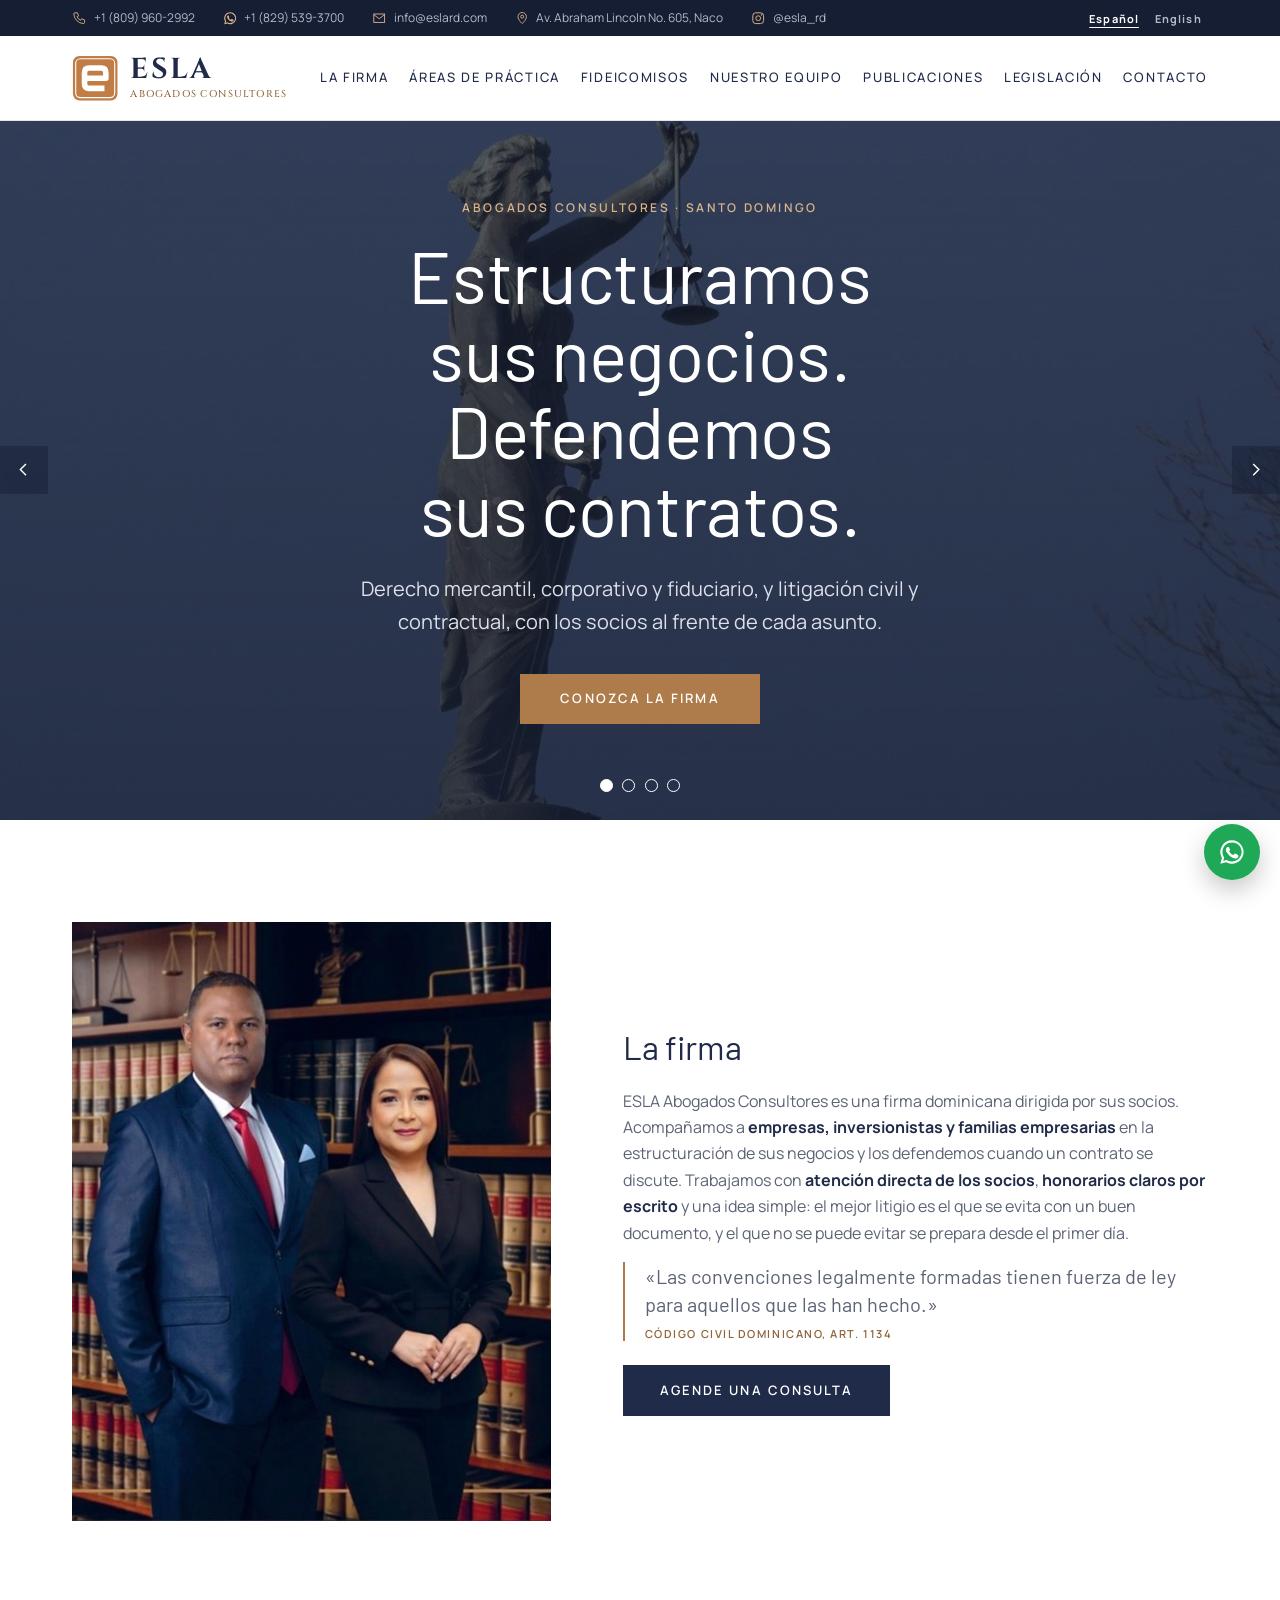
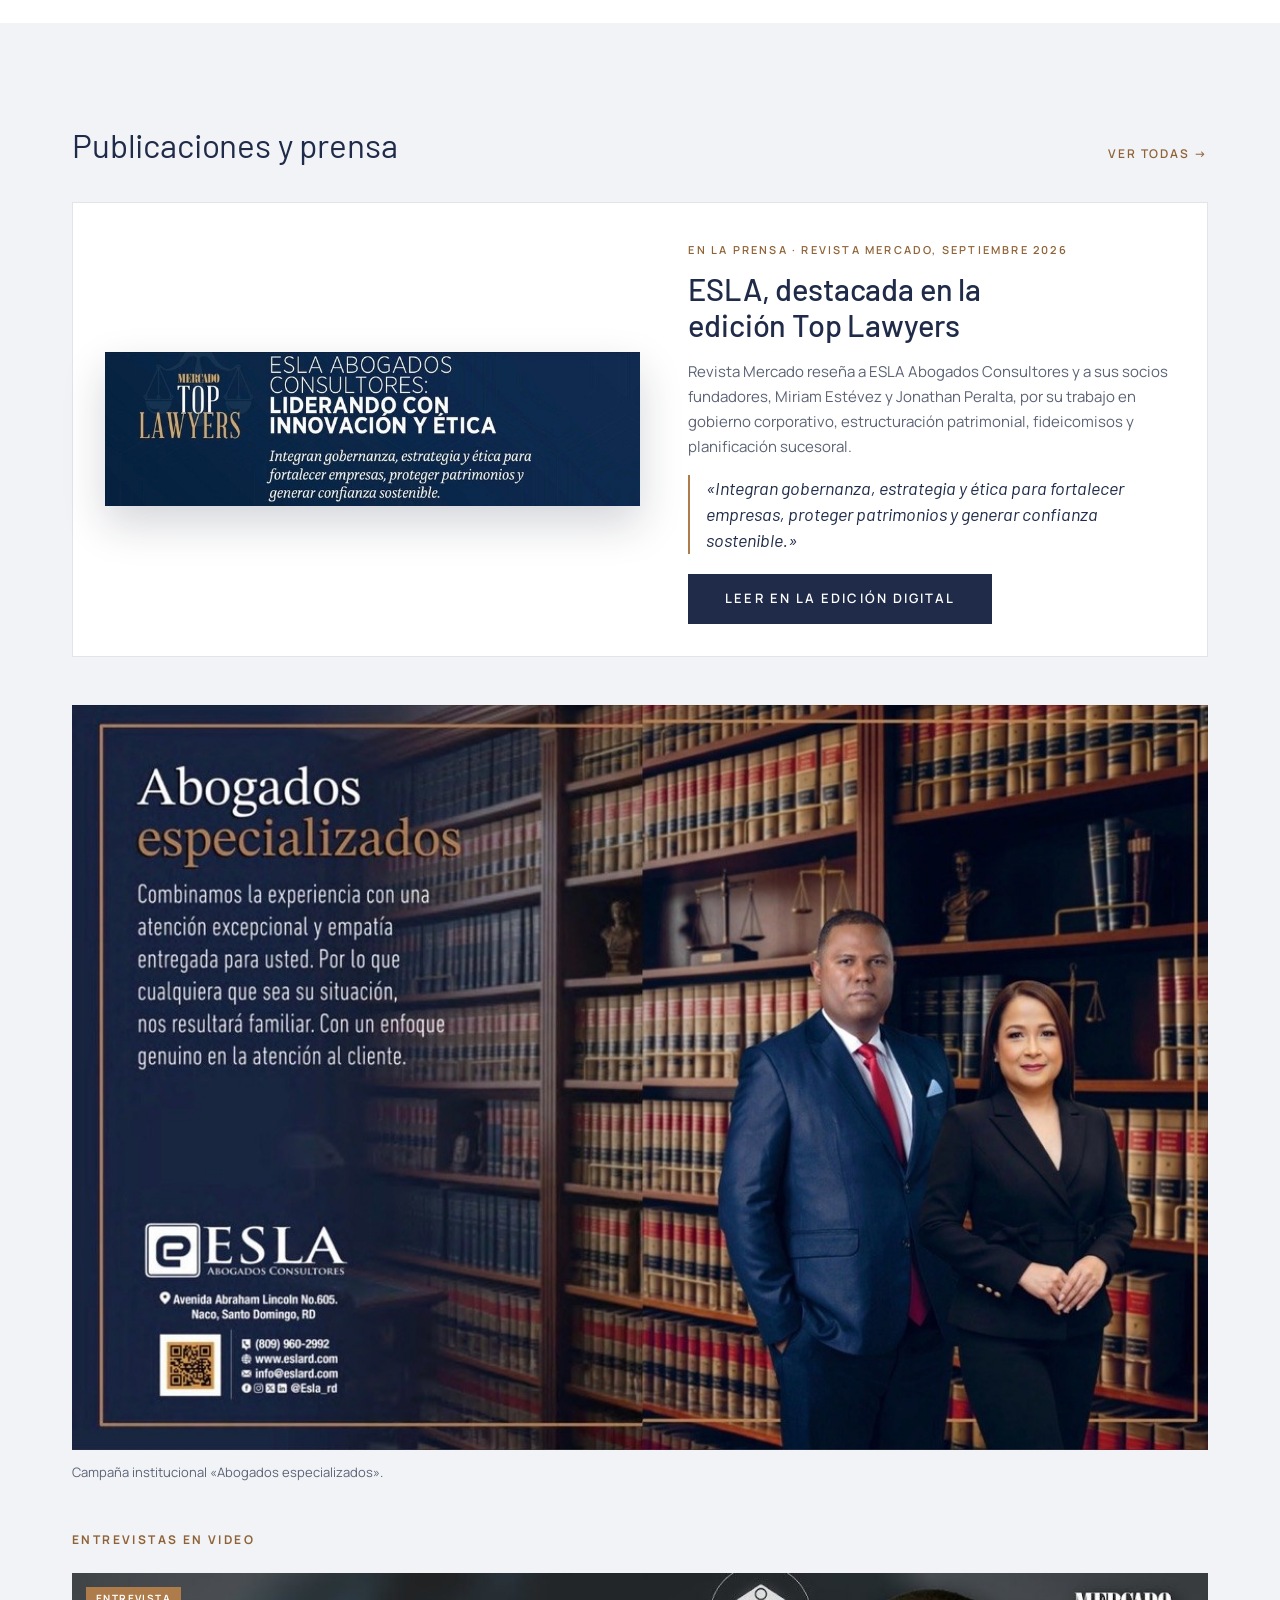
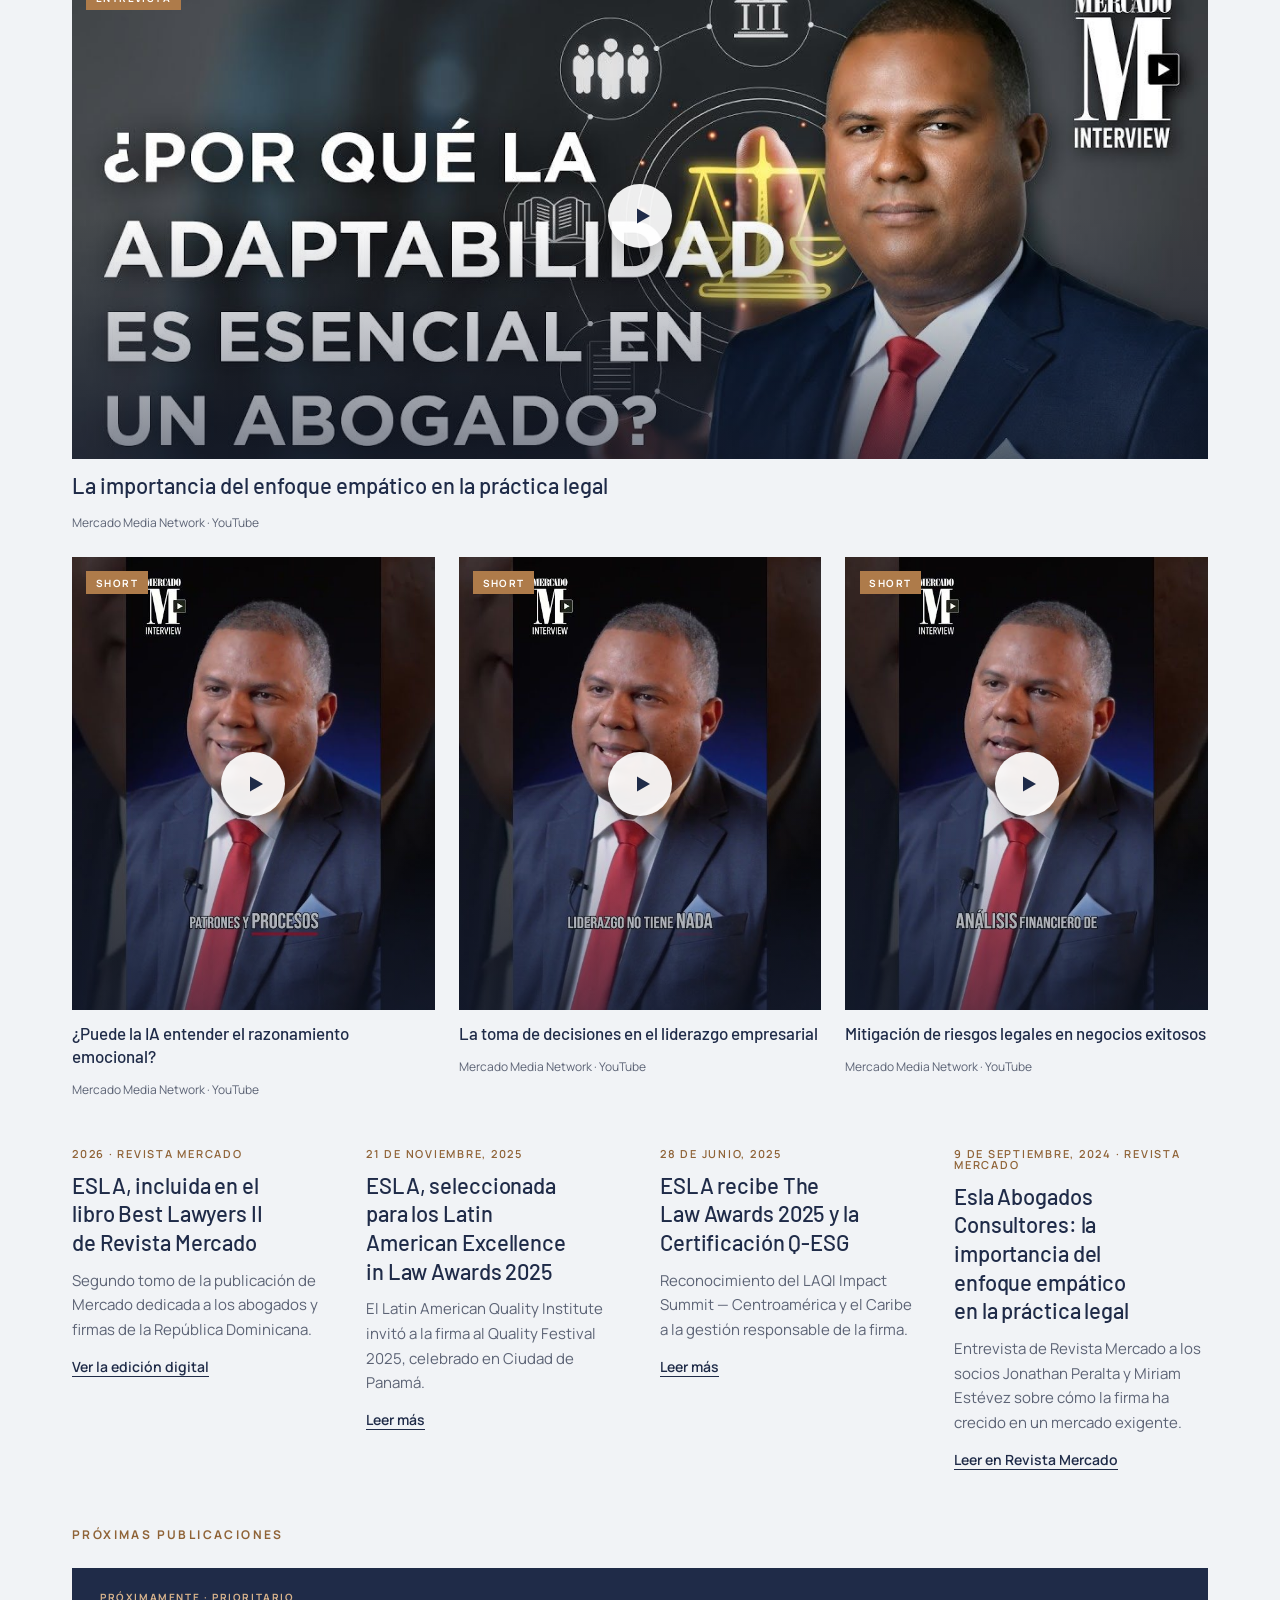
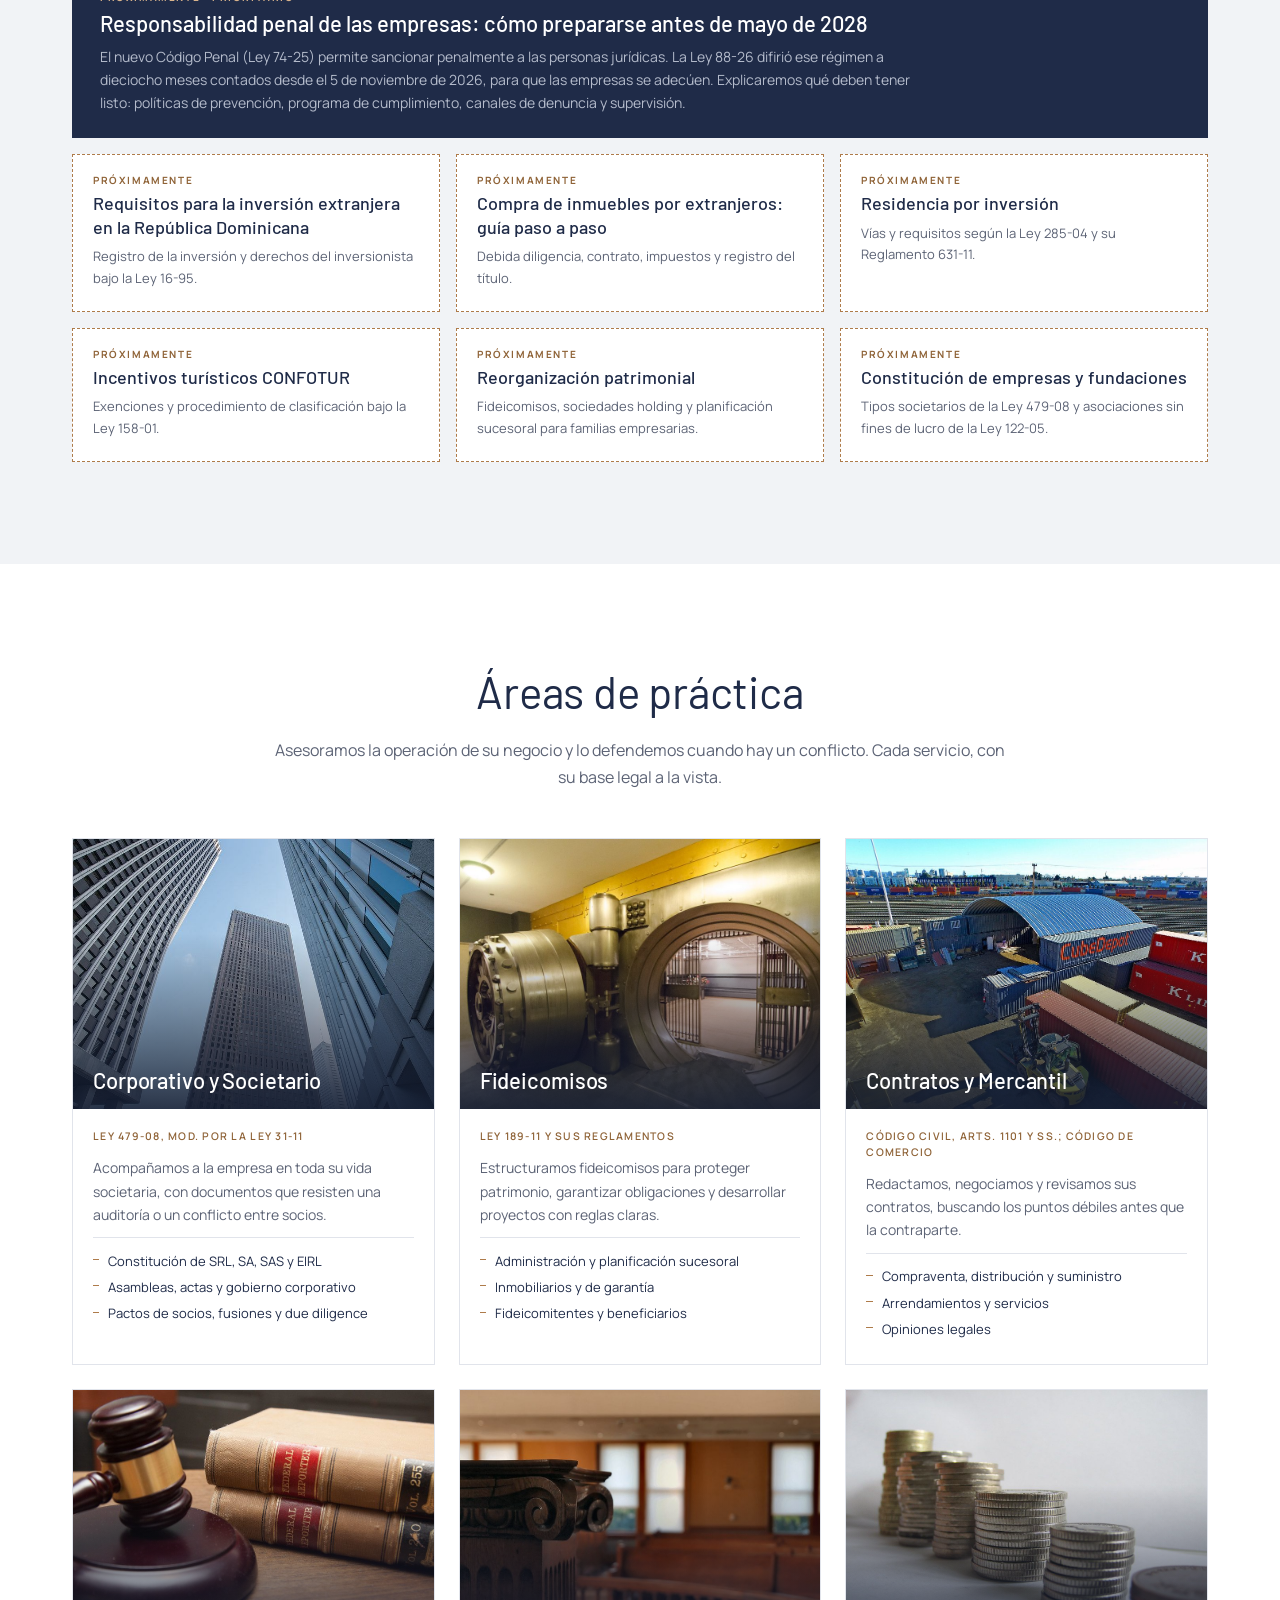
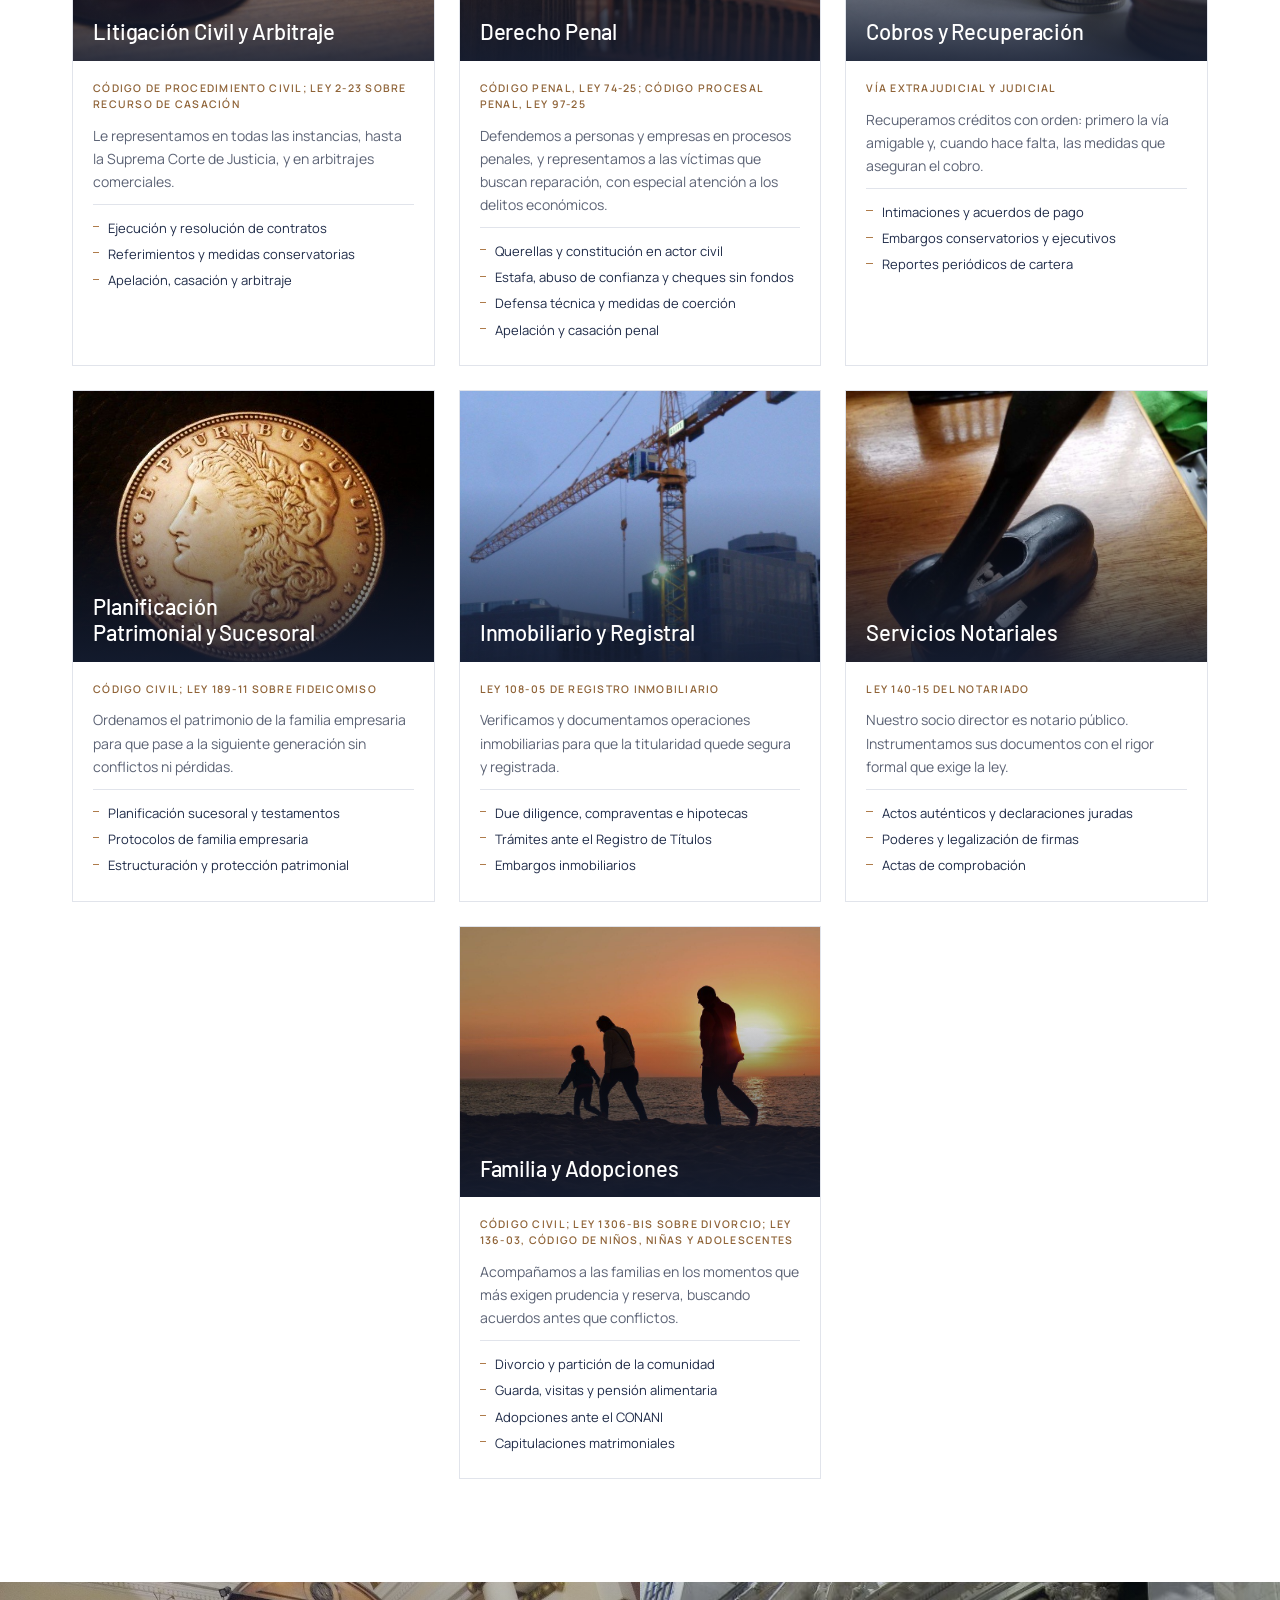
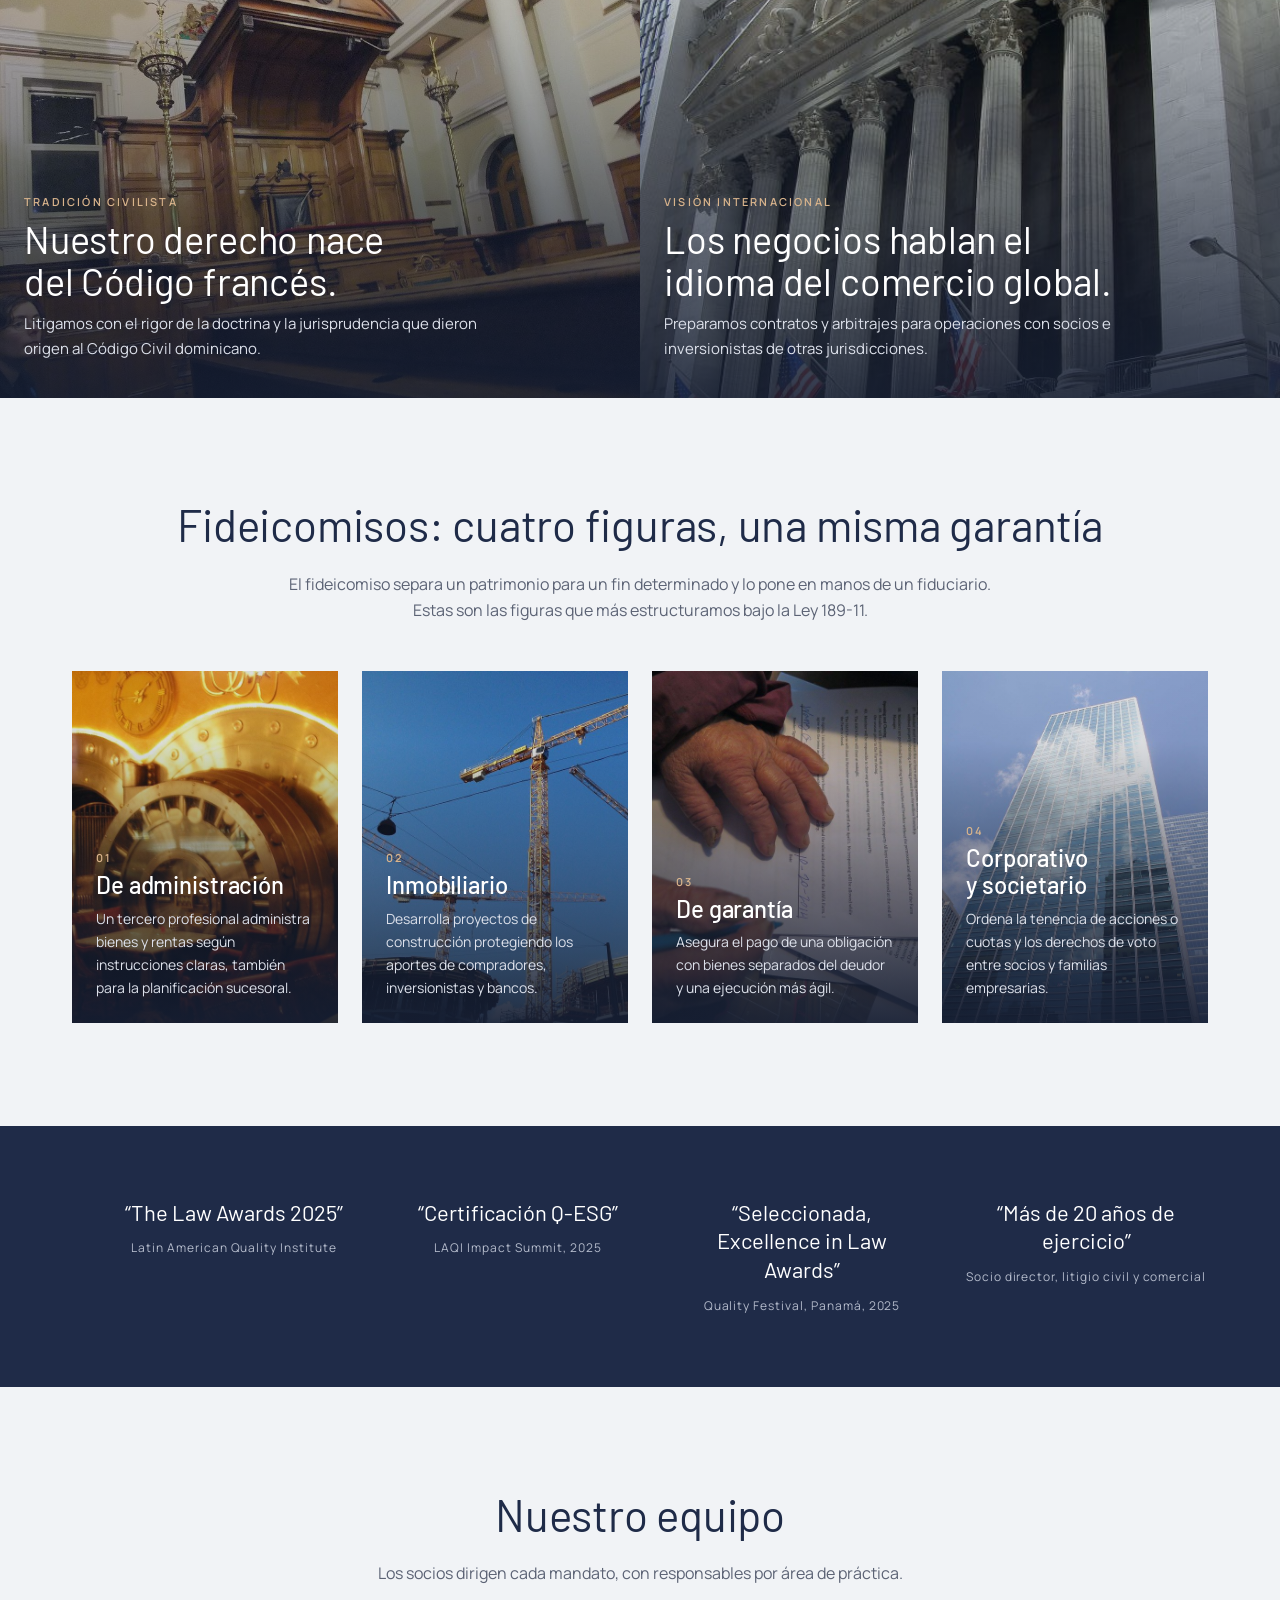
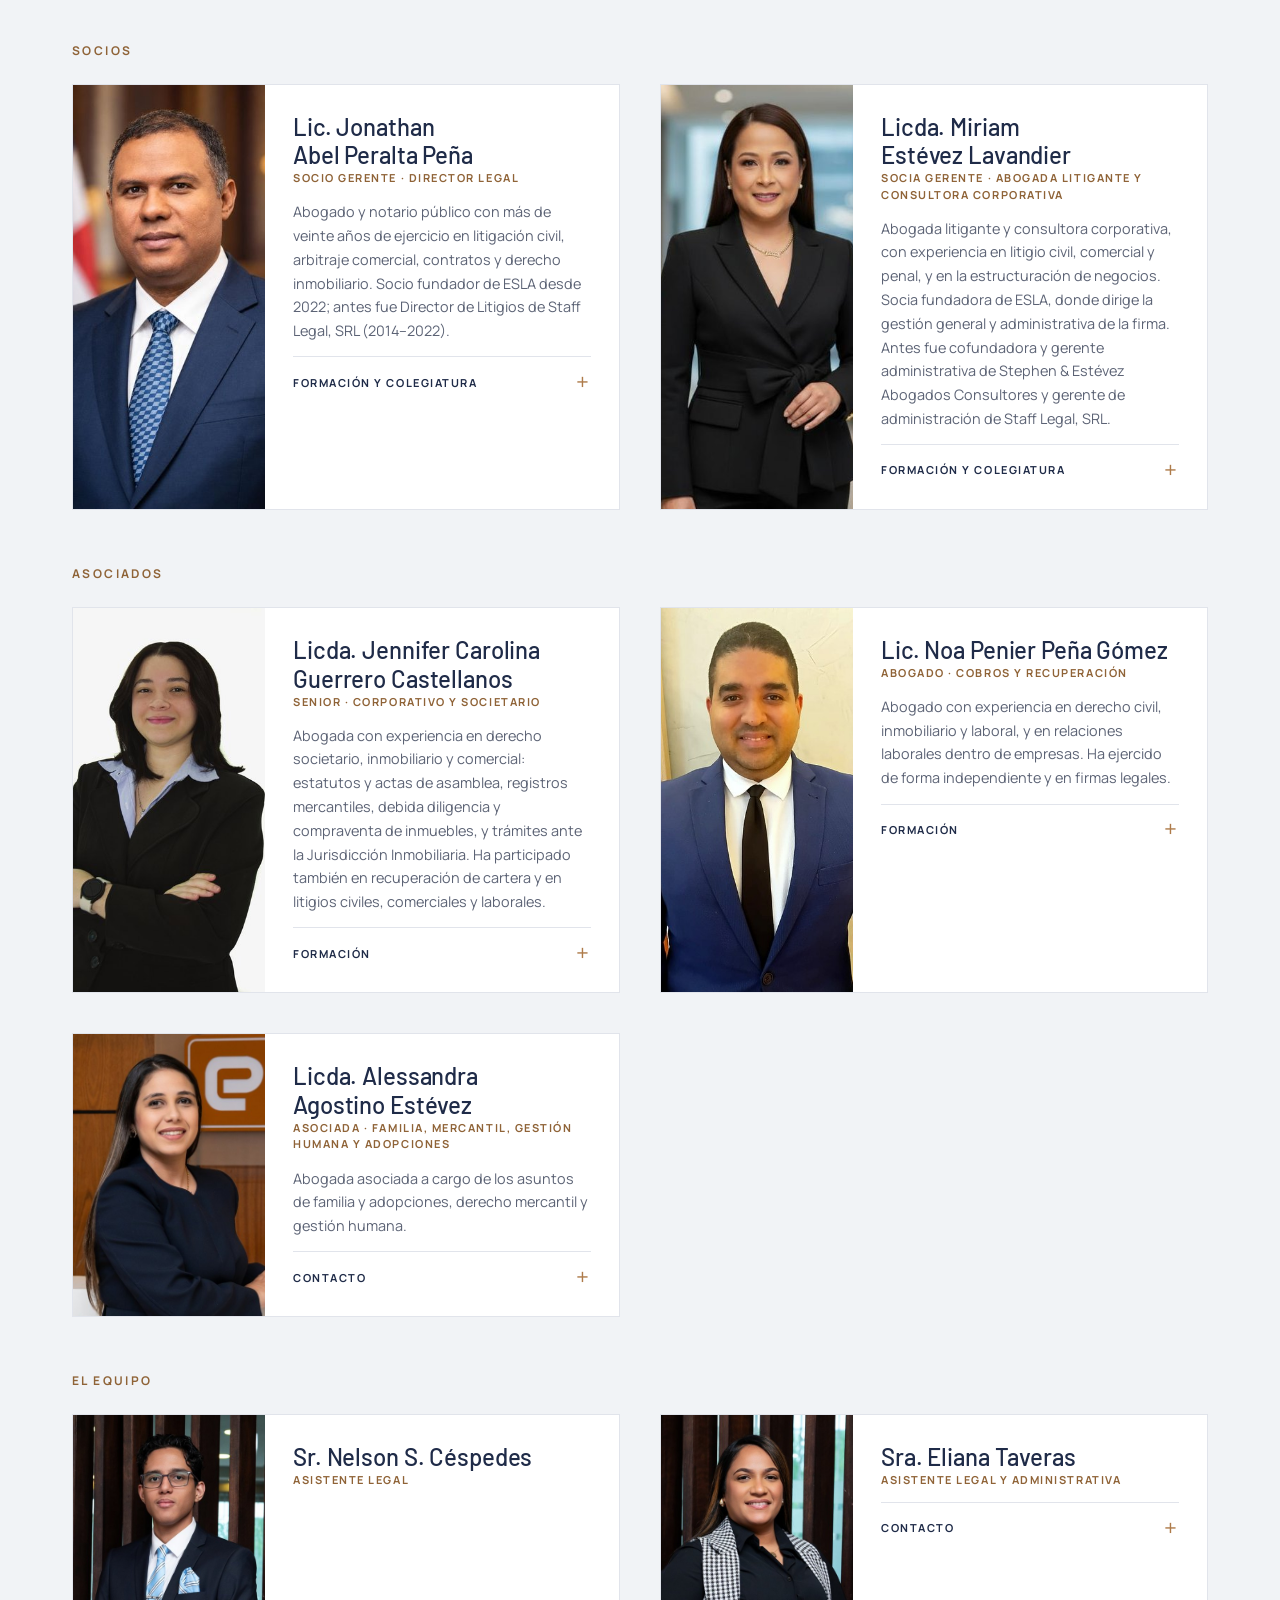
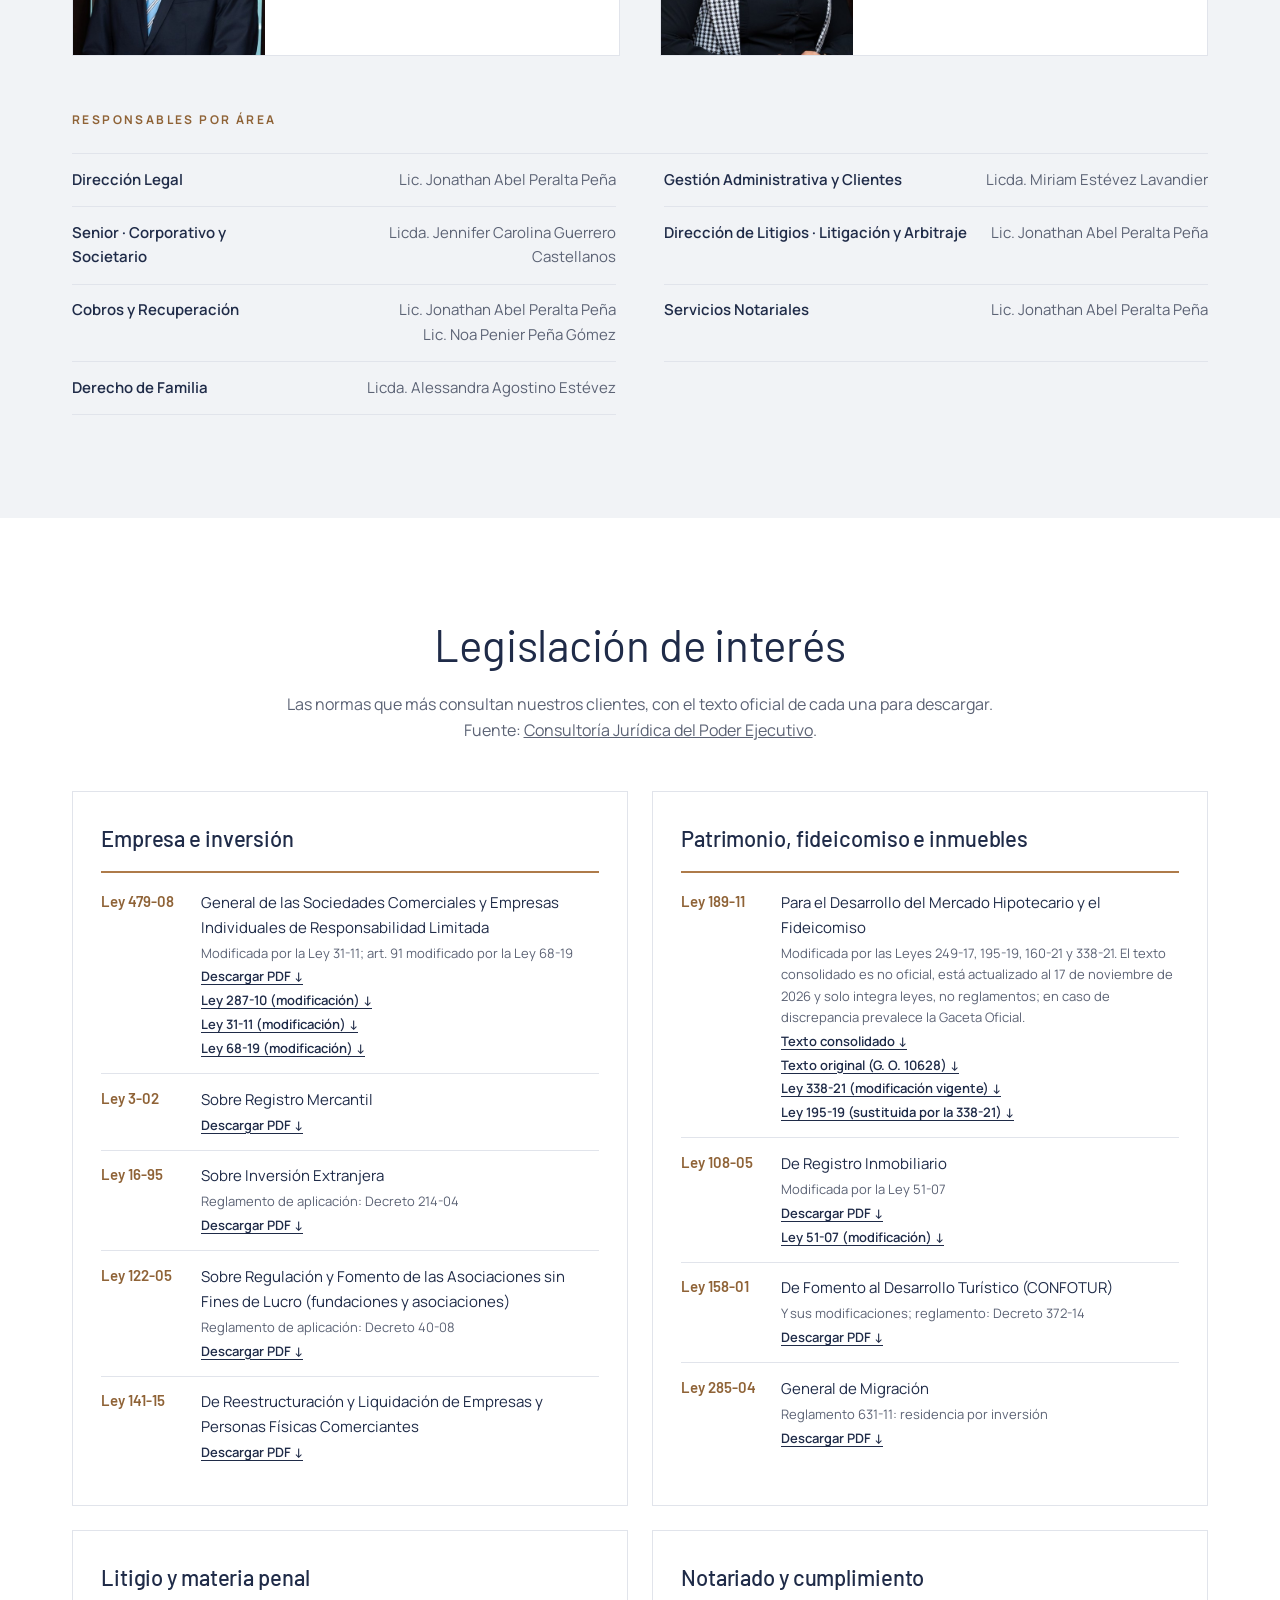
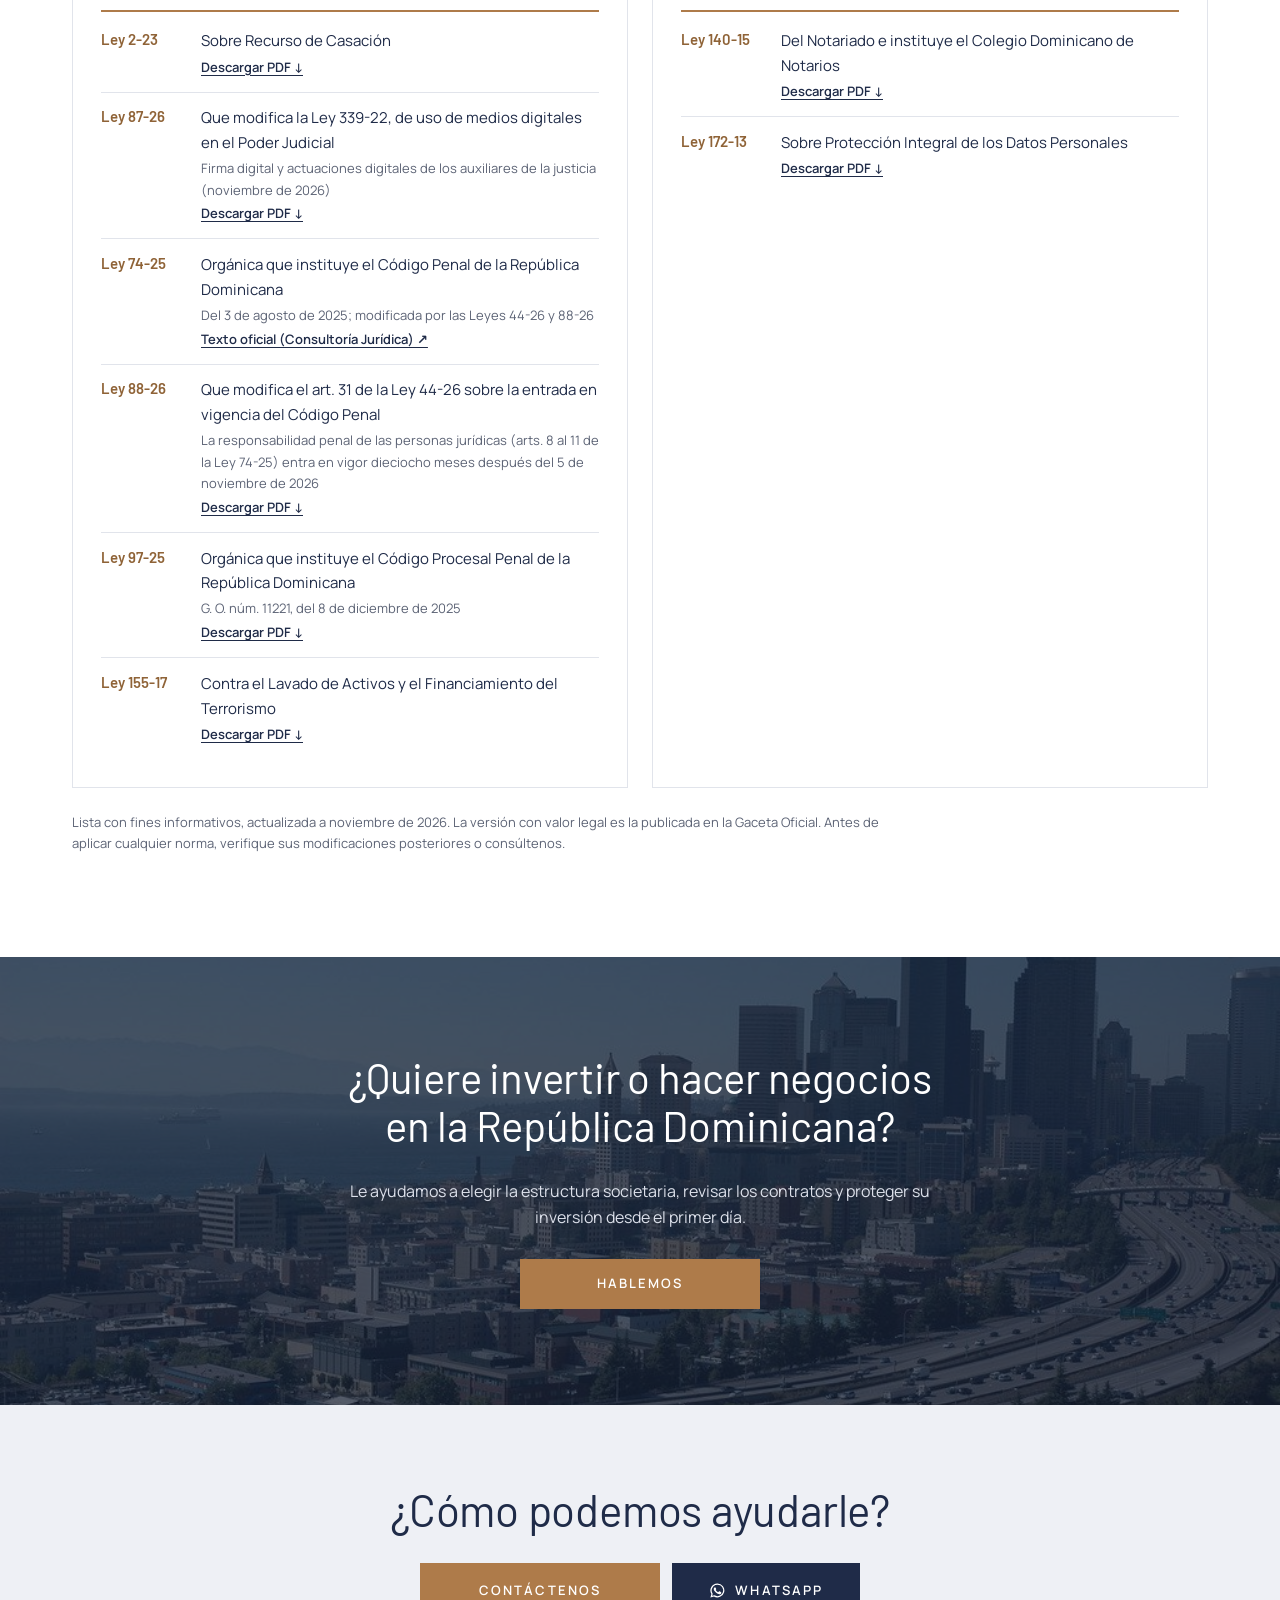
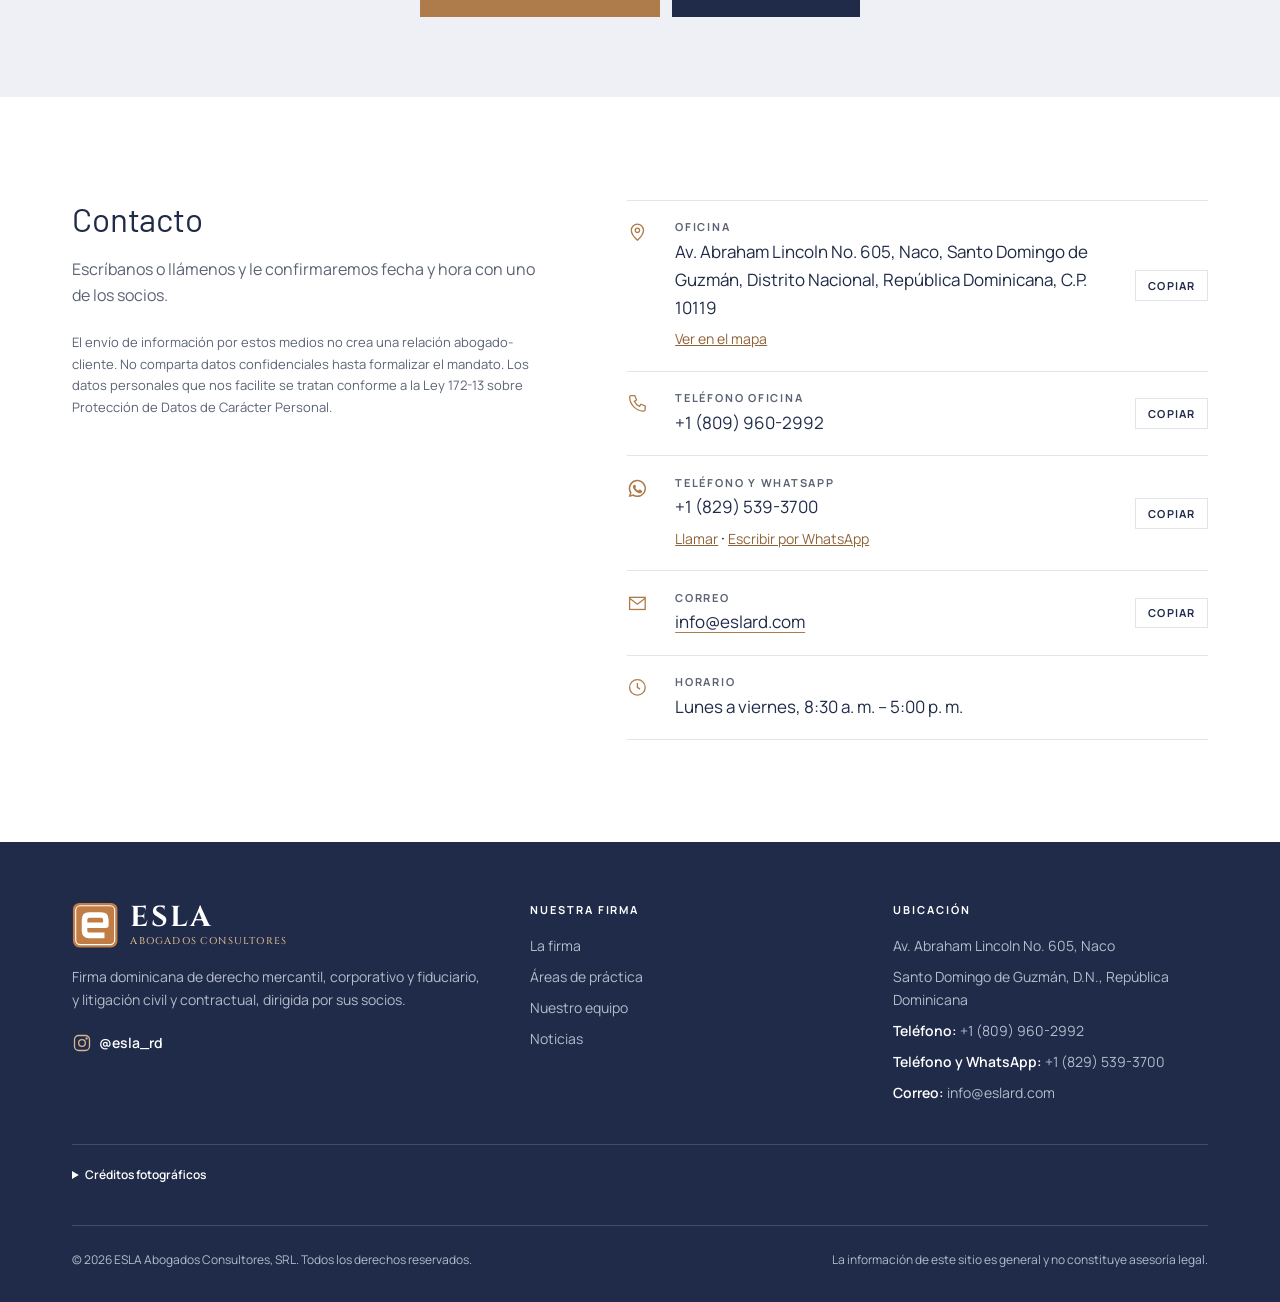
==== index.html @ d613c6b3 "Convertir los correos de la página en enlaces mailto - Contacto: info@eslard.com pasa de texto a enl" ====
<!doctype html>
<html lang="es">
<head>
<meta charset="utf-8">
<meta name="viewport" content="width=device-width, initial-scale=1, viewport-fit=cover">
<title>ESLA Abogados Consultores</title>
<meta name="description" content="ESLA Abogados Consultores — Derecho mercantil, corporativo y fiduciario, litigación civil y contractual y servicios notariales. Av. Abraham Lincoln No. 605, Naco, Santo Domingo de Guzmán, Distrito Nacional.">
<link rel="preconnect" href="https://fonts.googleapis.com">
<link rel="preconnect" href="https://fonts.gstatic.com" crossorigin>
<link rel="stylesheet" href="https://fonts.googleapis.com/css2?family=Barlow:wght@300;400;500;600&family=Cinzel:wght@500;700&family=Manrope:wght@400;500;600;700&display=swap">
<style>
/* Layout: white header with a slim top bar; full-bleed tinted photo slider with centered headline; alternating white, mist and navy bands, centered section titles, on a 76rem column */
:root {
  /* Brand colors sampled from eslard.com and the ESLA logo */
  --navy: #1F2B48;
  --navy-deep: #151E33;
  --gold: #AE7B4A;
  --gold-text: #8F6337;
  --gold-soft: #D9B48C;
  --copper: #C07D46;
  --paper: #FFFFFF;
  --mist: #F1F3F6;
  --tint: #EEF0F5;
  --ink: #1F2B48;
  --muted: #5C6375;
  --line: #E1E4EB;
  --on-dark: #F2F3F6;
  --on-dark-muted: #B4BBCB;
  --on-dark-line: rgba(255, 255, 255, 0.16);
  --wa: #1FA855;
  --f-brand: "Cinzel", "Trajan Pro", Georgia, serif;
  --f-head: "Barlow", "Helvetica Neue", Arial, sans-serif;
  --f-body: "Manrope", system-ui, -apple-system, "Segoe UI", Roboto, sans-serif;
  --maxw: 76rem;
  /* Single light look on purpose: the brand colors read the same for every visitor */
  color-scheme: light;
}

*, *::before, *::after { box-sizing: border-box; }
html { scroll-behavior: smooth; scroll-padding-top: 6rem; }
@media (prefers-reduced-motion: reduce) { html { scroll-behavior: auto; } *, *::before, *::after { animation: none !important; transition: none !important; } }
body { background: var(--paper); color: var(--ink); font-family: var(--f-body); font-size: 1rem; line-height: 1.65; -webkit-font-smoothing: antialiased; }
body::before { content: ""; position: fixed; inset: 0 0 auto; height: env(safe-area-inset-top, 0px); z-index: 30; background: var(--navy-deep); }
[data-lang="es"] [lang="en"], [data-lang="en"] [lang="es"] { display: none !important; }
a { color: inherit; }
a:focus-visible, button:focus-visible { outline: 2px solid var(--gold); outline-offset: 3px; }
img { display: block; max-width: 100%; }

.wrap {
  max-width: var(--maxw); margin-inline: auto;
  padding-left: max(16px, env(safe-area-inset-left, 0px));
  padding-right: max(16px, env(safe-area-inset-right, 0px));
}
@media (min-width: 760px) { .wrap { padding-left: max(40px, env(safe-area-inset-left, 0px)); padding-right: max(40px, env(safe-area-inset-right, 0px)); } }

h1, h2, h3 { font-family: var(--f-head); font-weight: 400; text-wrap: balance; margin: 0; letter-spacing: -0.005em; }
.title { text-align: center; font-size: clamp(2rem, 3.6vw, 2.75rem); line-height: 1.15; }
.title-left { font-size: clamp(1.75rem, 2.6vw, 2.125rem); line-height: 1.2; }
.intro { text-align: center; max-width: 46rem; margin: 1.25rem auto 0; color: var(--muted); }
.section { padding-block: clamp(4rem, 8vw, 6.5rem); }
.section.mist { background: var(--mist); }

/* Buttons */
.btn {
  display: inline-flex; align-items: center; justify-content: center; gap: 0.6rem; text-decoration: none; cursor: pointer;
  font: 600 0.8125rem/1 var(--f-body); letter-spacing: 0.16em; text-transform: uppercase;
  padding: 1.1rem 2.25rem; border: 1px solid transparent; transition: background .2s, color .2s, border-color .2s;
}
.btn svg { width: 1.05rem; height: 1.05rem; }
.btn-gold { background: var(--gold); color: #FFFFFF; min-width: 15rem; }
.btn-gold:hover { background: var(--copper); }
.btn-navy { background: var(--navy); color: #FFFFFF; }
.btn-navy:hover { background: var(--navy-deep); }
.btn-ghost { border-color: rgba(255, 255, 255, 0.6); color: #FFFFFF; }
.btn-ghost:hover { background: #FFFFFF; color: var(--navy); }
.center { text-align: center; }

/* Top bar */
.topbar { background: var(--navy-deep); color: var(--on-dark-muted); font-size: 0.75rem; padding-top: env(safe-area-inset-top, 0px); }
.topbar .wrap { display: flex; flex-wrap: wrap; align-items: center; gap: 0.25rem 1.75rem; min-height: 2.25rem; }
.topbar span { display: inline-flex; align-items: center; gap: 0.45rem; white-space: nowrap; }
.topbar svg { width: 0.9rem; height: 0.9rem; color: var(--gold-soft); }
.topbar .spacer { margin-left: auto; }
.social { display: inline-flex; align-items: center; gap: 0.45rem; text-decoration: none; color: inherit; white-space: nowrap; }
.social:hover { color: #FFFFFF; }
footer .social { margin-top: 1.25rem; color: #FFFFFF; font-weight: 600; }
footer .social svg { width: 1.25rem; height: 1.25rem; color: var(--gold-soft); }
.lang { display: inline-flex; gap: 0.2rem; }
.lang button { font: 700 0.6875rem/1 var(--f-body); letter-spacing: 0.1em; border: 0; background: transparent; color: var(--on-dark-muted); padding: 0.4rem; cursor: pointer; }
.lang button[aria-pressed="true"] { color: #FFFFFF; text-decoration: underline; text-underline-offset: 4px; }
@media (max-width: 759px) { .topbar .hide-sm { display: none; } }

/* Header */
.site-head { position: sticky; top: env(safe-area-inset-top, 0px); z-index: 20; background: var(--paper); box-shadow: 0 1px 0 var(--line); transition: box-shadow .2s; }
.site-head.scrolled { box-shadow: 0 1px 0 var(--line), 0 10px 30px rgba(21, 30, 51, 0.08); }
.site-head .bar { display: flex; align-items: center; gap: 1.5rem; min-height: 5.25rem; }
.brand { display: flex; align-items: center; gap: 0.75rem; text-decoration: none; margin-right: auto; color: var(--navy); }
.brand svg { width: 2.9rem; height: 2.9rem; flex: none; }
.brand-text { display: flex; flex-direction: column; line-height: 1; }
.brand-text b { font: 700 1.8rem/1 var(--f-brand); letter-spacing: 0.08em; }
.brand-text span { white-space: nowrap; font: 500 0.62rem/1 var(--f-brand); letter-spacing: 0.12em; text-transform: uppercase; margin-top: 0.3rem; color: var(--gold-text); }
.nav { display: flex; gap: 1.3rem; }
.nav a { white-space: nowrap; text-decoration: none; font: 500 0.8125rem/1 var(--f-body); letter-spacing: 0.13em; text-transform: uppercase; color: var(--navy); padding-block: 0.6rem; border-bottom: 2px solid transparent; transition: border-color .2s, color .2s; }
.nav a:hover { border-color: var(--gold); color: var(--gold-text); }
.menu-btn { display: none; background: transparent; border: 0; color: var(--navy); padding: 0.5rem; cursor: pointer; }
.menu-btn svg { width: 1.7rem; height: 1.7rem; }
@media (max-width: 1239px) {
  .menu-btn { display: inline-flex; }
  .nav {
    display: none; position: absolute; left: 0; right: 0; top: 100%;
    flex-direction: column; gap: 0; background: var(--paper);
    padding: 0.25rem max(16px, env(safe-area-inset-right, 0px)) 1rem max(16px, env(safe-area-inset-left, 0px));
    box-shadow: 0 16px 30px rgba(21, 30, 51, 0.12);
  }
  .nav.open { display: flex; }
  .nav a { padding-block: 1rem; border-bottom: 1px solid var(--line); }
}

/* Hero slider */
.slider { position: relative; background: var(--navy-deep); color: #FFFFFF; min-height: clamp(30rem, 72vh, 44rem); display: grid; overflow: hidden; }
.slide { grid-area: 1 / 1; position: relative; display: grid; place-items: center; text-align: center; transition: opacity .9s ease; }
.slide[aria-hidden="true"] { opacity: 0; pointer-events: none; }
.slide img { position: absolute; inset: 0; width: 100%; height: 100%; object-fit: cover; }
.slide::after { content: ""; position: absolute; inset: 0; background: linear-gradient(180deg, rgba(21, 30, 51, 0.62), rgba(21, 30, 51, 0.78)); }
.slide .wrap { position: relative; z-index: 1; padding-block: 5rem 6rem; display: grid; justify-items: center; }
.slide .kicker { font: 600 0.75rem/1.4 var(--f-body); letter-spacing: 0.22em; text-transform: uppercase; color: var(--gold-soft); margin: 0 0 1.25rem; }
.slide h1, .slide h2 { font-family: var(--f-head); font-weight: 400; font-size: clamp(2.5rem, 6vw, 4.5rem); line-height: 1.08; max-width: 16ch; }
.slide p.sub { font-size: clamp(1rem, 1.6vw, 1.25rem); color: #DCE0EA; max-width: 38rem; margin: 1.5rem 0 2.25rem; }
.dots { position: absolute; z-index: 2; left: 0; right: 0; bottom: 1.75rem; display: flex; justify-content: center; gap: 0.6rem; }
.dots button { width: 0.8rem; height: 0.8rem; border-radius: 50%; border: 1.5px solid #FFFFFF; background: transparent; padding: 0; cursor: pointer; }
.dots button[aria-current="true"] { background: #FFFFFF; }
.arrow { position: absolute; z-index: 2; top: 50%; transform: translateY(-50%); width: 3rem; height: 3rem; border: 0; background: rgba(21, 30, 51, 0.45); color: #FFFFFF; cursor: pointer; display: grid; place-items: center; }
.arrow svg { width: 1.2rem; height: 1.2rem; }
.arrow.prev { left: max(0px, env(safe-area-inset-left, 0px)); }
.arrow.next { right: max(0px, env(safe-area-inset-right, 0px)); }
@media (max-width: 759px) { .arrow { display: none; } }
@media (prefers-reduced-motion: no-preference) {
  .slide[aria-hidden="false"] img { animation: drift 10s ease-out both; }
  @keyframes drift { from { transform: scale(1.08); } to { transform: scale(1); } }
}

/* Shared photo frame: every photo sits in a box with a fixed ratio and cover crop */
.ph { position: relative; overflow: hidden; background: var(--navy); }
.ph img { position: absolute; inset: 0; width: 100%; height: 100%; object-fit: cover; transition: transform .6s ease; }

/* La firma, split with Lady Justice */
.firm-split { display: grid; gap: 2.5rem; align-items: center; }
@media (min-width: 960px) { .firm-split { grid-template-columns: minmax(0, 0.9fr) minmax(0, 1.1fr); gap: 4.5rem; } }
.firm-split .ph { aspect-ratio: 4 / 5; max-height: 38rem; }
.firm-split .ph img { object-position: 50% 30%; }
.firm-split .title-left { margin-bottom: 1.25rem; }
.firm-split p { color: var(--muted); margin: 0 0 1rem; }
.firm-split p strong { color: var(--ink); }
.firm-quote { margin: 1.75rem 0 2rem; padding-left: 1.25rem; border-left: 2px solid var(--gold); font: 400 1.25rem/1.4 var(--f-head); color: var(--navy); }
.firm-quote small { display: block; margin-top: 0.5rem; font: 600 0.6875rem/1.4 var(--f-body); letter-spacing: 0.14em; text-transform: uppercase; color: var(--gold-text); }

/* Practice tiles with photos */
.tiles { display: grid; gap: 1.5rem; margin-top: 3rem; }
@media (min-width: 640px) { .tiles { grid-template-columns: repeat(2, minmax(0, 1fr)); } }
@media (min-width: 1020px) { .tiles { grid-template-columns: repeat(3, minmax(0, 1fr)); } }
.tile { display: grid; grid-template-rows: auto 1fr; background: var(--paper); border: 1px solid var(--line); min-width: 0; }
@media (min-width: 1020px) { .tile:last-child:nth-child(3n+1) { grid-column: 2; } }
.tile .ph { aspect-ratio: 4 / 3; }
.tile .ph::after { content: ""; position: absolute; inset: 0; background: linear-gradient(180deg, rgba(21, 30, 51, 0) 35%, rgba(21, 30, 51, 0.88) 100%); }
.tile:hover .ph img { transform: scale(1.06); }
.tile .ph h3 { position: absolute; z-index: 1; left: 1.25rem; right: 1.25rem; bottom: 1rem; color: #FFFFFF; font-size: 1.375rem; line-height: 1.2; font-weight: 500; }
.tile-body { padding: 1.25rem 1.25rem 1.5rem; display: grid; gap: 0.7rem; align-content: start; }
.tile .ref { font: 600 0.6563rem/1.5 var(--f-body); letter-spacing: 0.12em; text-transform: uppercase; color: var(--gold-text); }
.tile p { margin: 0; color: var(--muted); font-size: 0.875rem; }
.tile ul { list-style: none; margin: 0; padding: 0.8rem 0 0; border-top: 1px solid var(--line); display: grid; gap: 0.3rem; font-size: 0.8125rem; }
.tile li { padding-left: 0.95rem; position: relative; }
.tile li::before { content: ""; position: absolute; left: 0; top: 0.65em; width: 0.4rem; height: 1px; background: var(--gold); }

/* Civil-law tradition / international view: two courts side by side */
.dual { display: grid; background: var(--navy-deep); }
@media (min-width: 860px) { .dual { grid-template-columns: repeat(2, minmax(0, 1fr)); } }
.dual figure { margin: 0; position: relative; min-height: 26rem; color: #FFFFFF; }
.dual .ph { position: absolute; inset: 0; }
.dual .ph::after { content: ""; position: absolute; inset: 0; background: linear-gradient(180deg, rgba(21, 30, 51, 0.25), rgba(21, 30, 51, 0.88)); }
.dual figcaption { position: absolute; z-index: 1; left: 0; right: 0; bottom: 0; padding: 2rem max(1.5rem, env(safe-area-inset-left, 0px)) 2.25rem; display: grid; gap: 0.6rem; max-width: 34rem; }
.dual .kicker { font: 600 0.6875rem/1.4 var(--f-body); letter-spacing: 0.2em; text-transform: uppercase; color: var(--gold-soft); }
.dual h3 { font-size: clamp(1.75rem, 3vw, 2.375rem); line-height: 1.1; }
.dual p { margin: 0; color: #DCE0EA; font-size: 0.9375rem; }

/* Trust types */
.trusts { display: grid; gap: 1.5rem; margin-top: 3rem; }
@media (min-width: 640px) { .trusts { grid-template-columns: repeat(2, minmax(0, 1fr)); } }
@media (min-width: 1120px) { .trusts { grid-template-columns: repeat(4, minmax(0, 1fr)); } }
.trust { position: relative; min-height: 22rem; color: #FFFFFF; overflow: hidden; display: flex; align-items: flex-end; }
.trust .ph { position: absolute; inset: 0; }
.trust .ph::after { content: ""; position: absolute; inset: 0; background: linear-gradient(180deg, rgba(21, 30, 51, 0.15) 20%, rgba(21, 30, 51, 0.92) 100%); }
.trust:hover .ph img { transform: scale(1.06); }
.trust-body { position: relative; z-index: 1; padding: 1.5rem; display: grid; gap: 0.5rem; }
.trust-body .n { font: 600 0.6875rem/1 var(--f-body); letter-spacing: 0.2em; text-transform: uppercase; color: var(--gold-soft); }
.trust h3 { font-size: 1.5rem; line-height: 1.15; font-weight: 500; }
.trust p { margin: 0; font-size: 0.875rem; color: #DCE0EA; }

/* Team */
.team-photo { margin-top: 2.5rem; aspect-ratio: 21 / 9; }
.team-photo img { object-position: 50% 45%; }
@media (max-width: 639px) { .team-photo { aspect-ratio: 4 / 3; } }
.sub-title { margin: 3.5rem 0 1.5rem; font: 700 0.75rem/1.4 var(--f-body); letter-spacing: 0.2em; text-transform: uppercase; color: var(--gold-text); }
.team { display: grid; gap: 1.25rem; grid-template-columns: repeat(2, minmax(0, 1fr)); }
@media (min-width: 760px) { .team { grid-template-columns: repeat(3, minmax(0, 1fr)); } }
@media (min-width: 1120px) { .team { grid-template-columns: repeat(5, minmax(0, 1fr)); } }
.member { background: var(--paper); border: 1px solid var(--line); min-width: 0; }
.member .ph { aspect-ratio: 4 / 5; }
.member .ph img { object-position: 50% 20%; }
.member-body { padding: 0.9rem 1rem 1.1rem; display: grid; gap: 0.3rem; }
.member h3 { font-size: 1.0625rem; line-height: 1.25; font-weight: 600; }
.member .role { font-size: 0.625rem; }
.areas-lead { list-style: none; margin: 0; padding: 0; display: grid; gap: 0; border-top: 1px solid var(--line); }
@media (min-width: 760px) { .areas-lead { grid-template-columns: repeat(2, minmax(0, 1fr)); column-gap: 3rem; } }
.areas-lead li { display: flex; justify-content: space-between; gap: 1rem; padding-block: 0.85rem; border-bottom: 1px solid var(--line); font-size: 0.9375rem; }
.areas-lead li span:first-child { font-weight: 600; }
.areas-lead li span:last-child { color: var(--muted); text-align: right; }

/* Photo credits */
.credits { border-top: 1px solid var(--on-dark-line); padding-top: 1.25rem; font-size: 0.75rem; }
.credits summary { cursor: pointer; color: #FFFFFF; font-weight: 600; }
.credits ul { margin-top: 0.85rem; gap: 0.35rem; }
.credits a { text-decoration: underline; text-underline-offset: 3px; }

/* La firma (centered statement) */
.firm-text { max-width: 54rem; margin: 1.5rem auto 0; text-align: center; color: var(--muted); font-size: 1.0625rem; }
.firm-text strong { color: var(--ink); font-weight: 700; }
.firm-cta { margin-top: 2.25rem; text-align: center; }
.firm-split .btn { margin-top: 0.5rem; }

/* News */
.news-head { display: flex; flex-wrap: wrap; align-items: baseline; justify-content: space-between; gap: 1rem; margin-bottom: 2.25rem; }
.news-head a { font: 600 0.75rem/1 var(--f-body); letter-spacing: 0.16em; text-transform: uppercase; color: var(--gold-text); text-decoration: none; }
.news { display: grid; gap: 2.5rem; }
@media (min-width: 700px) { .news { grid-template-columns: repeat(2, minmax(0, 1fr)); gap: 2.5rem 3rem; } }
@media (min-width: 1180px) { .news { grid-template-columns: repeat(4, minmax(0, 1fr)); gap: 2.5rem; } }
.news article { display: grid; gap: 0.75rem; align-content: start; min-width: 0; }
.news time { font: 600 0.6875rem/1 var(--f-body); letter-spacing: 0.16em; text-transform: uppercase; color: var(--gold-text); }
.news h3 { font-size: 1.375rem; line-height: 1.3; font-weight: 500; }
.news p { margin: 0; color: var(--muted); font-size: 0.9375rem; }
.news a.more { font-size: 0.875rem; font-weight: 600; color: var(--navy); text-underline-offset: 4px; }

/* Press feature and campaign */
.press { display: grid; gap: 2rem; align-items: center; margin-bottom: 3rem; background: var(--paper); border: 1px solid var(--line); padding: clamp(1.25rem, 3vw, 2rem); }
@media (min-width: 900px) { .press { grid-template-columns: minmax(0, 1.1fr) minmax(0, 1fr); gap: 3rem; } }
.press figure { margin: 0; }
.press figure img { width: 100%; height: auto; box-shadow: 0 18px 40px rgba(21, 30, 51, 0.18); }
.press .kicker { font: 600 0.6875rem/1.4 var(--f-body); letter-spacing: 0.2em; text-transform: uppercase; color: var(--gold-text); }
.press h3 { font-size: clamp(1.5rem, 2.4vw, 2rem); line-height: 1.2; font-weight: 500; margin: 0.6rem 0 1rem; }
.press p { margin: 0 0 1rem; color: var(--muted); font-size: 0.9375rem; }
.press blockquote { margin: 0 0 1.25rem; padding-left: 1rem; border-left: 2px solid var(--gold); font: italic 400 1.125rem/1.45 var(--f-head); color: var(--navy); }
.campaign { margin: 0 0 3rem; }
.campaign img { width: 100%; height: auto; }
.campaign figcaption { margin-top: 0.75rem; font-size: 0.8125rem; color: var(--muted); }

/* Legislation of interest */
.laws { display: grid; gap: 1.5rem; margin-top: 3rem; }
@media (min-width: 860px) { .laws { grid-template-columns: repeat(2, minmax(0, 1fr)); } }
.law-group { background: var(--paper); border: 1px solid var(--line); padding: 1.75rem; min-width: 0; }
.law-group h3 { font-size: 1.375rem; font-weight: 500; color: var(--navy); padding-bottom: 0.9rem; margin-bottom: 0.25rem; border-bottom: 2px solid var(--gold); }
.law-group ul { list-style: none; margin: 0; padding: 0; display: grid; }
.law-group li { display: grid; grid-template-columns: 5.25rem minmax(0, 1fr); gap: 0.15rem 1rem; padding-block: 0.85rem; border-bottom: 1px solid var(--line); }
.law-group li:last-child { border-bottom: 0; }
.law-no { font: 600 0.9375rem/1.4 var(--f-head); color: var(--gold-text); white-space: nowrap; }
.law-name { font-size: 0.9375rem; color: var(--ink); }
.law-note { grid-column: 2; font-size: 0.8125rem; color: var(--muted); }
.law-link { grid-column: 2; font-size: 0.8125rem; font-weight: 600; color: var(--navy); text-underline-offset: 3px; }
.laws-note { margin: 1.5rem 0 0; font-size: 0.8125rem; color: var(--muted); max-width: 52rem; }
.upcoming { display: grid; gap: 1rem; margin-top: 1.5rem; }
@media (min-width: 640px) { .upcoming { grid-template-columns: repeat(2, minmax(0, 1fr)); } }
@media (min-width: 1020px) { .upcoming { grid-template-columns: repeat(3, minmax(0, 1fr)); } }
.upcoming article { border: 1px dashed var(--gold); padding: 1.25rem 1.25rem 1.35rem; display: grid; gap: 0.45rem; align-content: start; background: var(--paper); }
.upcoming .soon { font: 700 0.625rem/1 var(--f-body); letter-spacing: 0.16em; text-transform: uppercase; color: var(--gold-text); }
.upcoming h4 { margin: 0; font: 500 1.125rem/1.3 var(--f-head); color: var(--navy); }
.upcoming article.featured { grid-column: 1 / -1; border: 0; background: var(--navy); color: var(--on-dark); padding: 1.5rem 1.75rem; }
.upcoming article.featured h4 { color: #FFFFFF; font-size: 1.375rem; }
.upcoming article.featured p { color: var(--on-dark-muted); font-size: 0.875rem; max-width: 52rem; }
.upcoming article.featured .soon { color: var(--gold-soft); }
.upcoming p { margin: 0; font-size: 0.8125rem; color: var(--muted); }

/* Video interviews */
.videos { display: grid; gap: 1.5rem; margin-bottom: 3rem; }
@media (min-width: 640px) { .videos { grid-template-columns: repeat(3, minmax(0, 1fr)); } }
.video { display: grid; gap: 0.75rem; align-content: start; text-decoration: none; color: inherit; min-width: 0; }
.video .ph { aspect-ratio: 4 / 5; }
.video.main { grid-column: 1 / -1; }
.video.main .ph { aspect-ratio: 21 / 9; }
.video.main .ph img { object-position: 50% 10%; }
@media (max-width: 639px) { .video.main .ph { aspect-ratio: 16 / 9; } }
.video .ph::after { content: ""; position: absolute; inset: 0; background: linear-gradient(180deg, rgba(21, 30, 51, 0) 50%, rgba(21, 30, 51, 0.55) 100%); }
.video:hover .ph img { transform: scale(1.04); }
.play { position: absolute; z-index: 1; left: 50%; top: 50%; transform: translate(-50%, -50%); width: 4rem; height: 4rem; border-radius: 50%; background: rgba(255, 255, 255, 0.92); display: grid; place-items: center; box-shadow: 0 10px 30px rgba(0, 0, 0, 0.3); transition: transform .2s; }
.play svg { width: 1.5rem; height: 1.5rem; color: var(--navy); margin-left: 0.2rem; }
.video:hover .play { transform: translate(-50%, -50%) scale(1.08); }
.video .tag { position: absolute; z-index: 1; left: 0.9rem; top: 0.9rem; background: var(--gold); color: #FFFFFF; font: 700 0.625rem/1 var(--f-body); letter-spacing: 0.14em; text-transform: uppercase; padding: 0.4rem 0.6rem; }
.video h4 { margin: 0; font: 500 1.0625rem/1.35 var(--f-head); color: var(--navy); }
.video.main h4 { font-size: 1.375rem; }
.video small { font-size: 0.75rem; color: var(--muted); }

/* Practice areas (three-column text grid) */
.areas { display: grid; gap: 2.75rem 3rem; margin-top: 3rem; }
@media (min-width: 700px) { .areas { grid-template-columns: repeat(2, minmax(0, 1fr)); } }
@media (min-width: 1020px) { .areas { grid-template-columns: repeat(3, minmax(0, 1fr)); } }
.area { min-width: 0; display: grid; gap: 0.6rem; align-content: start; padding-top: 1.5rem; border-top: 2px solid var(--navy); }
.area .ico { width: 2.5rem; height: 2.5rem; color: var(--gold); }
.area h3 { font-size: 1.5rem; line-height: 1.2; font-weight: 500; color: var(--navy); }
.area .ref { font: 600 0.6875rem/1.5 var(--f-body); letter-spacing: 0.12em; text-transform: uppercase; color: var(--gold-text); }
.area p { margin: 0; color: var(--muted); font-size: 0.9375rem; }
.area ul { list-style: none; margin: 0.25rem 0 0; padding: 0; display: grid; gap: 0.35rem; font-size: 0.875rem; }
.area li { padding-left: 1rem; position: relative; }
.area li::before { content: ""; position: absolute; left: 0; top: 0.65em; width: 0.45rem; height: 1px; background: var(--gold); }

/* Recognition strip (four quotes on navy) */
.strip { background: var(--navy); color: #FFFFFF; }
.strip ul { list-style: none; margin: 0; padding-block: clamp(3rem, 6vw, 4.5rem); display: grid; gap: 2.5rem; text-align: center; }
@media (min-width: 640px) { .strip ul { grid-template-columns: repeat(2, minmax(0, 1fr)); } }
@media (min-width: 1000px) { .strip ul { grid-template-columns: repeat(4, minmax(0, 1fr)); } }
.strip li { display: grid; gap: 0.75rem; align-content: start; min-width: 0; }
.strip q { font: 400 1.375rem/1.3 var(--f-head); quotes: "“" "”"; }
.strip small { font-size: 0.75rem; letter-spacing: 0.08em; color: var(--on-dark-muted); }

/* Business banner */
.biz { position: relative; overflow: hidden; color: #FFFFFF; background: var(--navy-deep); }
.biz img { position: absolute; inset: 0; width: 100%; height: 100%; object-fit: cover; opacity: 0.28; }
.biz .wrap { position: relative; padding-block: clamp(4rem, 8vw, 6rem); display: grid; gap: 1.75rem; justify-items: center; text-align: center; }
.biz h2 { font-size: clamp(1.875rem, 3.4vw, 2.625rem); line-height: 1.15; max-width: 26ch; }
.biz p { margin: 0; max-width: 40rem; color: #DCE0EA; }

/* Partners */
.partners { display: grid; gap: 2rem; }
@media (min-width: 860px) { .partners { grid-template-columns: repeat(2, minmax(0, 1fr)); gap: 2.5rem; } }
.partner { display: grid; grid-template-columns: minmax(0, 1fr); background: var(--paper); border: 1px solid var(--line); min-width: 0; }
@media (min-width: 560px) { .partner { grid-template-columns: 12rem minmax(0, 1fr); } }
.portrait { position: relative; background: var(--navy); min-height: 15rem; }
.portrait img { position: absolute; inset: 0; width: 100%; height: 100%; object-fit: cover; object-position: 50% 15%; }
.portrait .initials { position: absolute; inset: 0; display: grid; place-items: center; font: 400 3.5rem/1 var(--f-head); letter-spacing: 0.06em; color: var(--gold-soft); }
.portrait .note { position: absolute; left: 0.75rem; bottom: 0.75rem; font-size: 0.75rem; }
.partner-body { padding: 1.75rem; display: grid; gap: 0.85rem; align-content: start; min-width: 0; }
.partner h3 { font-size: 1.5rem; line-height: 1.2; font-weight: 500; }
.role { font: 700 0.6875rem/1.5 var(--f-body); letter-spacing: 0.14em; text-transform: uppercase; color: var(--gold-text); }
.partner p { margin: 0; color: var(--muted); font-size: 0.9rem; }
.cv { border-top: 1px solid var(--line); }
.cv summary { list-style: none; cursor: pointer; display: flex; justify-content: space-between; align-items: center; padding-top: 0.85rem; font: 700 0.6875rem/1 var(--f-body); letter-spacing: 0.14em; text-transform: uppercase; color: var(--navy); }
.cv summary::-webkit-details-marker { display: none; }
.cv summary::after { content: "+"; font: 400 1.4rem/1 var(--f-body); color: var(--gold); transition: transform .2s; }
.cv[open] summary::after { transform: rotate(45deg); }
.cv dl { margin: 0.9rem 0 0; display: grid; grid-template-columns: minmax(0, 1fr); gap: 0.15rem; font-size: 0.85rem; }
.cv dt { color: var(--muted); font-weight: 700; font-size: 0.6875rem; letter-spacing: 0.08em; text-transform: uppercase; margin-top: 0.6rem; }
.cv dd { margin: 0; overflow-wrap: anywhere; }
.cv dd ul { margin: 0; padding: 0; list-style: none; display: grid; gap: 0.3rem; }

/* CTA */
.help { background: var(--tint); text-align: center; }
.help .wrap { padding-block: clamp(3.5rem, 7vw, 5rem); display: grid; gap: 1.75rem; justify-items: center; }
.help .row { display: flex; flex-wrap: wrap; gap: 0.75rem; justify-content: center; }

/* Contact */
.contact { display: grid; gap: 3rem; }
@media (min-width: 960px) { .contact { grid-template-columns: minmax(0, 0.9fr) minmax(0, 1.1fr); gap: 5rem; } }
.contact-list { display: grid; border-top: 1px solid var(--line); }
.ci { display: grid; grid-template-columns: 2rem minmax(0, 1fr) auto; gap: 0.25rem 1rem; padding-block: 1.15rem; border-bottom: 1px solid var(--line); align-items: start; }
.ci svg { width: 1.3rem; height: 1.3rem; color: var(--gold); margin-top: 0.2rem; }
.ci .k { display: block; font: 700 0.6875rem/1.4 var(--f-body); letter-spacing: 0.16em; text-transform: uppercase; color: var(--muted); }
.ci .v { display: block; font-size: 1.0625rem; margin-top: 0.2rem; overflow-wrap: anywhere; user-select: all; }
.ci .v a { user-select: none; display: inline-block; margin-top: 0.35rem; font-size: 0.875rem; color: var(--gold-text); }
.ci .v a.mail { display: inline; margin: 0; font-size: inherit; color: var(--navy); user-select: text; text-decoration: underline; text-underline-offset: 4px; text-decoration-color: var(--gold); }
.ci .v a.mail:hover { color: var(--gold-text); }
.cv dd a { color: var(--navy); text-underline-offset: 3px; }
.copy { font: 700 0.6875rem/1 var(--f-body); letter-spacing: 0.1em; text-transform: uppercase; cursor: pointer; color: var(--navy); background: transparent; border: 1px solid var(--line); padding: 0.55rem 0.75rem; align-self: center; }
.copy:hover { border-color: var(--navy); }
.notice { margin: 1.5rem 0 0; font-size: 0.8125rem; color: var(--muted); max-width: 40rem; }

/* Footer */
footer { background: var(--navy); color: var(--on-dark-muted); font-size: 0.875rem; }
footer .wrap { padding-block: 3.75rem 2rem; display: grid; gap: 2.5rem; }
.foot-grid { display: grid; gap: 2rem 3rem; }
@media (min-width: 860px) { .foot-grid { grid-template-columns: minmax(0, 1.3fr) minmax(0, 1fr) minmax(0, 1fr); } }
footer .brand { color: #FFFFFF; margin: 0 0 1rem; }
footer .brand-text span { color: var(--gold-soft); }
footer h4 { margin: 0 0 1rem; font: 700 0.6875rem/1.4 var(--f-body); letter-spacing: 0.18em; text-transform: uppercase; color: #FFFFFF; }
footer ul { list-style: none; margin: 0; padding: 0; display: grid; gap: 0.5rem; }
footer a { text-decoration: none; }
footer a:hover { color: #FFFFFF; }
footer p { margin: 0; }
footer strong { color: #FFFFFF; font-weight: 600; }
.foot-bottom { border-top: 1px solid var(--on-dark-line); padding-top: 1.5rem; display: flex; flex-wrap: wrap; gap: 0.75rem 2rem; justify-content: space-between; font-size: 0.75rem; }

/* Floating WhatsApp button */
.wa-float {
  position: fixed; z-index: 15; width: 3.5rem; height: 3.5rem; border-radius: 50%;
  right: calc(1.25rem + env(safe-area-inset-right, 0px)); bottom: calc(1.25rem + env(safe-area-inset-bottom, 0px));
  display: grid; place-items: center; background: var(--wa); color: #FFFFFF; box-shadow: 0 10px 24px rgba(0, 0, 0, 0.22);
}
.wa-float svg { width: 1.75rem; height: 1.75rem; }
</style>
<style>html, body { margin: 0; } [hidden] { display: none !important; }</style>
</head>
<body>
<svg width="0" height="0" style="position:absolute" aria-hidden="true" focusable="false">
  <symbol id="esla-mark" viewBox="0 0 100 100">
    <rect x="2" y="2" width="96" height="96" rx="14" fill="#C07D46"/>
    <rect x="8" y="8" width="84" height="84" rx="10" fill="none" stroke="#FFFFFF" stroke-width="2.4"/>
    <path d="M27 50 H73 V38 Q73 28 63 28 H37 Q27 28 27 38 V62 Q27 72 37 72 H70" fill="none" stroke="#FFFFFF" stroke-width="12" stroke-linejoin="round"/>
  </symbol>
  <symbol id="i-building" viewBox="0 0 48 48"><g fill="none" stroke="currentColor" stroke-width="1.6"><path d="M8 42h32M12 42V14l12-6 12 6v28"/><path d="M18 20h4M26 20h4M18 27h4M26 27h4M18 34h4M26 34h4"/></g></symbol>
  <symbol id="i-trust" viewBox="0 0 48 48"><g fill="none" stroke="currentColor" stroke-width="1.6"><path d="M24 6l14 5v11c0 9-6 16-14 20-8-4-14-11-14-20V11z"/><circle cx="24" cy="21" r="4"/><path d="M24 25v8M24 29h3"/></g></symbol>
  <symbol id="i-contract" viewBox="0 0 48 48"><g fill="none" stroke="currentColor" stroke-width="1.6"><path d="M12 6h18l8 8v28H12z"/><path d="M30 6v8h8M17 20h14M17 26h14M17 32h8"/><path d="M28 38c2-3 4-3 5 0s3 2 4-1"/></g></symbol>
  <symbol id="i-gavel" viewBox="0 0 48 48"><g fill="none" stroke="currentColor" stroke-width="1.6"><path d="M19 9l12 12M14 14l12 12M16.5 11.5l12 12"/><path d="M14 14l5-5M26 26l5-5"/><path d="M22 18l14 14-3 3-14-14"/><path d="M8 42h18"/></g></symbol>
  <symbol id="i-coins" viewBox="0 0 48 48"><g fill="none" stroke="currentColor" stroke-width="1.6"><ellipse cx="20" cy="14" rx="11" ry="4.5"/><path d="M9 14v8c0 2.5 5 4.5 11 4.5s11-2 11-4.5v-8M9 22v8c0 2.5 5 4.5 11 4.5"/><ellipse cx="31" cy="31" rx="9" ry="4"/><path d="M22 31v6c0 2.2 4 4 9 4s9-1.8 9-4v-6"/></g></symbol>
  <symbol id="i-stamp" viewBox="0 0 48 48"><g fill="none" stroke="currentColor" stroke-width="1.6"><path d="M19 22c-2-3-3-5-3-8a8 8 0 0116 0c0 3-1 5-3 8"/><path d="M10 30h28v6H10zM8 42h32M19 22h10v8H19z"/></g></symbol>
  <symbol id="i-pin" viewBox="0 0 24 24"><g fill="none" stroke="currentColor" stroke-width="1.5"><path d="M12 21s-7-6.2-7-11.5A7 7 0 0119 9.5C19 14.8 12 21 12 21z"/><circle cx="12" cy="9.5" r="2.5"/></g></symbol>
  <symbol id="i-phone" viewBox="0 0 24 24"><path fill="none" stroke="currentColor" stroke-width="1.5" d="M5 3h4l2 5-2.5 1.5a11 11 0 006 6L16 13l5 2v4a2 2 0 01-2 2A17 17 0 013 5a2 2 0 012-2z"/></symbol>
  <symbol id="i-mail" viewBox="0 0 24 24"><g fill="none" stroke="currentColor" stroke-width="1.5"><rect x="3" y="5" width="18" height="14"/><path d="M3 6l9 7 9-7"/></g></symbol>
  <symbol id="i-clock" viewBox="0 0 24 24"><g fill="none" stroke="currentColor" stroke-width="1.5"><circle cx="12" cy="12" r="9"/><path d="M12 7v5l3 2"/></g></symbol>
  <symbol id="i-wa" viewBox="0 0 24 24"><path fill="currentColor" d="M12 2a10 10 0 00-8.6 15.1L2 22l5-1.3A10 10 0 1012 2zm0 18.2a8.2 8.2 0 01-4.2-1.2l-.3-.2-3 .8.8-2.9-.2-.3A8.2 8.2 0 1112 20.2zm4.5-6.1c-.2-.1-1.5-.7-1.7-.8s-.4-.1-.6.1-.7.8-.8 1-.3.2-.5.1a6.7 6.7 0 01-3.3-2.9c-.3-.4.3-.4.7-1.3.1-.2 0-.3 0-.4l-.8-1.8c-.2-.5-.4-.4-.6-.4h-.5a1 1 0 00-.7.3 3 3 0 00-.9 2.2 5.2 5.2 0 001.1 2.7 11.8 11.8 0 004.5 4c1.7.7 2.3.8 3.2.6a2.7 2.7 0 001.8-1.2 2.2 2.2 0 00.1-1.2c0-.1-.2-.2-.4-.3z"/></symbol>
  <symbol id="i-left" viewBox="0 0 24 24"><path fill="none" stroke="currentColor" stroke-width="1.8" d="M15 5l-7 7 7 7"/></symbol>
  <symbol id="i-right" viewBox="0 0 24 24"><path fill="none" stroke="currentColor" stroke-width="1.8" d="M9 5l7 7-7 7"/></symbol>
  <symbol id="i-play" viewBox="0 0 24 24"><path fill="currentColor" d="M7 4.5v15l13-7.5z"/></symbol>
  <symbol id="i-ig" viewBox="0 0 24 24"><g fill="none" stroke="currentColor" stroke-width="1.6"><rect x="3" y="3" width="18" height="18" rx="5"/><circle cx="12" cy="12" r="4"/><circle cx="17.5" cy="6.5" r="0.6" fill="currentColor"/></g></symbol>
</svg>

<div id="app" data-lang="es">

<div class="topbar" id="inicio">
  <div class="wrap">
    <a class="social" href="tel:+18099602992"><svg aria-hidden="true"><use href="#i-phone"/></svg>+1 (809) 960-2992</a>
    <a class="social" href="https://wa.me/18295393700" target="_blank" rel="noopener" aria-label="WhatsApp +1 (829) 539-3700"><svg aria-hidden="true"><use href="#i-wa"/></svg>+1 (829) 539-3700</a>
    <a class="social" href="mailto:info@eslard.com?subject=Consulta%20desde%20la%20p%C3%A1gina%20web"><svg aria-hidden="true"><use href="#i-mail"/></svg>info@eslard.com</a>
    <span class="hide-sm"><svg aria-hidden="true"><use href="#i-pin"/></svg>Av. Abraham Lincoln No. 605, Naco</span>
    <a class="social" href="https://www.instagram.com/esla_rd/" target="_blank" rel="noopener" aria-label="Instagram @esla_rd"><svg aria-hidden="true"><use href="#i-ig"/></svg>@esla_rd</a>
    <span class="spacer"></span>
    <div class="lang" role="group" aria-label="Idioma / Language">
      <button type="button" id="lang-es" data-set="es" aria-pressed="true">Español</button>
      <button type="button" id="lang-en" data-set="en" aria-pressed="false">English</button>
    </div>
  </div>
</div>

<header class="site-head" id="head">
  <div class="wrap bar">
    <a class="brand js-home" href="#inicio" aria-label="ESLA Abogados Consultores"><svg aria-hidden="true"><use href="#esla-mark"/></svg><span class="brand-text"><b>ESLA</b><span>Abogados Consultores</span></span></a>
    <nav class="nav" id="nav" aria-label="Principal">
      <a href="#firma"><span lang="es">La firma</span><span lang="en">The firm</span></a>
      <a href="#areas"><span lang="es">Áreas de práctica</span><span lang="en">Practice areas</span></a>
      <a href="#fideicomisos"><span lang="es">Fideicomisos</span><span lang="en">Trusts</span></a>
      <a href="#socios"><span lang="es">Nuestro equipo</span><span lang="en">Our team</span></a>
      <a href="#noticias"><span lang="es">Publicaciones</span><span lang="en">Publications</span></a>
      <a href="#legislacion"><span lang="es">Legislación</span><span lang="en">Legislation</span></a>
      <a href="#contacto"><span lang="es">Contacto</span><span lang="en">Contact</span></a>
    </nav>
    <button class="menu-btn" id="menu-btn" type="button" aria-expanded="false" aria-controls="nav" aria-label="Menú">
      <svg viewBox="0 0 24 24" aria-hidden="true"><path fill="none" stroke="currentColor" stroke-width="1.6" d="M3 7h18M3 12h18M3 17h18"/></svg>
    </button>
  </div>
</header>

<main>

<section class="slider" id="slider" aria-roledescription="carrusel" aria-label="Destacados">
  <div class="slide" aria-hidden="false">
    <img src="assets/img-justicia.jpg" alt="" width="1024" height="813" fetchpriority="high">
    <div class="wrap">
      <p class="kicker"><span lang="es">Abogados consultores · Santo Domingo</span><span lang="en">Attorneys &amp; consultants · Santo Domingo</span></p>
      <h1><span lang="es">Estructuramos sus negocios. Defendemos sus contratos.</span><span lang="en">We structure your business. We defend your contracts.</span></h1>
      <p class="sub"><span lang="es">Derecho mercantil, corporativo y fiduciario, y litigación civil y contractual, con los socios al frente de cada asunto.</span><span lang="en">Commercial, corporate and trust law, and civil and contract litigation, with the partners leading every matter.</span></p>
      <a class="btn btn-gold" href="#firma"><span lang="es">Conozca la firma</span><span lang="en">About the firm</span></a>
    </div>
  </div>
  <div class="slide" aria-hidden="true">
    <img src="assets/img-litigio.jpg" alt="" width="1024" height="683" loading="lazy">
    <div class="wrap">
      <p class="kicker"><span lang="es">Litigación civil y arbitraje</span><span lang="en">Civil litigation and arbitration</span></p>
      <h2><span lang="es">Más de veinte años defendiendo contratos ante los tribunales.</span><span lang="en">More than twenty years defending contracts in court.</span></h2>
      <p class="sub"><span lang="es">Desde la primera instancia hasta la Suprema Corte de Justicia, con la estrategia definida desde el primer escrito.</span><span lang="en">From first instance to the Supreme Court of Justice, with the strategy set from the first filing.</span></p>
      <a class="btn btn-gold" href="#areas"><span lang="es">Áreas de práctica</span><span lang="en">Practice areas</span></a>
    </div>
  </div>
  <div class="slide" aria-hidden="true">
    <img src="assets/img-buque.jpg" alt="" width="1024" height="683" loading="lazy">
    <div class="wrap">
      <p class="kicker"><span lang="es">Comercio, contratos e inversión</span><span lang="en">Trade, contracts and investment</span></p>
      <h2><span lang="es">Su negocio cruza fronteras. Su contrato también.</span><span lang="en">Your business crosses borders. So does your contract.</span></h2>
      <p class="sub"><span lang="es">Contratos de distribución, suministro y transporte redactados para cumplirse, y defendidos cuando no se cumplen.</span><span lang="en">Distribution, supply and shipping contracts drafted to be performed, and defended when they are not.</span></p>
      <a class="btn btn-gold" href="#areas"><span lang="es">Ver servicios</span><span lang="en">See services</span></a>
    </div>
  </div>
  <div class="slide" aria-hidden="true">
    <img src="assets/img-ciudad.jpg" alt="" width="1024" height="768" loading="lazy">
    <div class="wrap">
      <p class="kicker"><span lang="es">Fideicomisos e inmobiliario</span><span lang="en">Trusts and real estate</span></p>
      <h2><span lang="es">Patrimonio protegido. Proyectos con reglas claras.</span><span lang="en">Protected assets. Projects with clear rules.</span></h2>
      <p class="sub"><span lang="es">Fideicomisos de administración, inmobiliarios y de garantía estructurados conforme a la Ley 189-11.</span><span lang="en">Management, real estate and security trusts structured under Law 189-11.</span></p>
      <a class="btn btn-gold" href="#fideicomisos"><span lang="es">Fideicomisos</span><span lang="en">Trusts</span></a>
    </div>
  </div>
  <button class="arrow prev" id="prev" type="button" aria-label="Anterior"><svg aria-hidden="true"><use href="#i-left"/></svg></button>
  <button class="arrow next" id="next" type="button" aria-label="Siguiente"><svg aria-hidden="true"><use href="#i-right"/></svg></button>
  <div class="dots" id="dots">
    <button type="button" id="dot-0" aria-label="1" aria-current="true"></button>
    <button type="button" id="dot-1" aria-label="2" aria-current="false"></button>
    <button type="button" id="dot-2" aria-label="3" aria-current="false"></button>
    <button type="button" id="dot-3" aria-label="4" aria-current="false"></button>
  </div>
</section>

<section class="section" id="firma">
  <div class="wrap firm-split">
    <div class="ph"><img src="assets/socios-biblioteca.jpg" alt="Los socios Jonathan Peralta y Miriam Estévez en la biblioteca jurídica de ESLA" width="560" height="677" loading="lazy"></div>
    <div>
    <h2 class="title-left"><span lang="es">La firma</span><span lang="en">The firm</span></h2>
    <p>
      <span lang="es">ESLA Abogados Consultores es una firma dominicana dirigida por sus socios. Acompañamos a <strong>empresas, inversionistas y familias empresarias</strong> en la estructuración de sus negocios y los defendemos cuando un contrato se discute. Trabajamos con <strong>atención directa de los socios</strong>, <strong>honorarios claros por escrito</strong> y una idea simple: el mejor litigio es el que se evita con un buen documento, y el que no se puede evitar se prepara desde el primer día.</span>
      <span lang="en">ESLA Abogados Consultores is a Dominican firm led by its partners. We advise <strong>companies, investors and business families</strong> on structuring their business and defend them when a contract is disputed. We work with <strong>direct partner attention</strong>, <strong>clear written fees</strong> and a simple idea: the best lawsuit is the one a good document prevents, and the one that cannot be avoided is prepared from day one.</span>
    </p>
    <p class="firm-quote">
      <span lang="es">«Las convenciones legalmente formadas tienen fuerza de ley para aquellos que las han hecho.»</span>
      <span lang="en">“Agreements lawfully entered into have the force of law for those who have made them.”</span>
      <small><span lang="es">Código Civil dominicano, art. 1134</span><span lang="en">Dominican Civil Code, art. 1134</span></small>
    </p>
    <a class="btn btn-navy" href="#contacto"><span lang="es">Agende una consulta</span><span lang="en">Book a consultation</span></a>
    </div>
  </div>
</section>

<section class="section mist" id="noticias">
  <div class="wrap">
    <div class="news-head">
      <h2 class="title-left"><span lang="es">Publicaciones y prensa</span><span lang="en">Publications and press</span></h2>
      <a href="https://www.eslard.com/blog/" target="_blank" rel="noopener"><span lang="es">Ver todas →</span><span lang="en">See all →</span></a>
    </div>
    <article class="press">
      <figure><img src="assets/prensa-mercado-encabezado.jpg" alt="Encabezado del reportaje de Revista Mercado, Top Lawyers, sobre ESLA Abogados Consultores" width="830" height="238" loading="lazy"></figure>
      <div>
        <span class="kicker"><span lang="es">En la prensa · Revista Mercado, septiembre 2026</span><span lang="en">In the press · Revista Mercado, September 2026</span></span>
        <h3><span lang="es">ESLA, destacada en la edición Top Lawyers</span><span lang="en">ESLA featured in the Top Lawyers edition</span></h3>
        <p><span lang="es">Revista Mercado reseña a ESLA Abogados Consultores y a sus socios fundadores, Miriam Estévez y Jonathan Peralta, por su trabajo en gobierno corporativo, estructuración patrimonial, fideicomisos y planificación sucesoral.</span><span lang="en">Revista Mercado profiles ESLA Abogados Consultores and its founding partners, Miriam Estévez and Jonathan Peralta, for their work in corporate governance, wealth structuring, trusts and estate planning.</span></p>
        <blockquote><span lang="es">«Integran gobernanza, estrategia y ética para fortalecer empresas, proteger patrimonios y generar confianza sostenible.»</span><span lang="en">“They bring together governance, strategy and ethics to strengthen companies, protect assets and build lasting trust.”</span></blockquote>
        <a class="btn btn-navy" href="https://issuu.com/revistamercado1/docs/_rm_revista_mercado_-_septiembre_-_2026" target="_blank" rel="noopener"><span lang="es">Leer en la edición digital</span><span lang="en">Read the digital edition</span></a>
      </div>
    </article>

    <figure class="campaign">
      <img src="assets/campana-abogados-especializados.jpg" alt="Campaña institucional de ESLA Abogados Consultores: Abogados especializados, con los socios Jonathan Peralta y Miriam Estévez" width="1094" height="718" loading="lazy">
      <figcaption><span lang="es">Campaña institucional «Abogados especializados».</span><span lang="en">Institutional campaign “Abogados especializados”.</span></figcaption>
    </figure>

    <h3 class="sub-title" style="margin-top:0"><span lang="es">Entrevistas en video</span><span lang="en">Video interviews</span></h3>
    <div class="videos">
      <a class="video main" href="https://www.youtube.com/watch?v=2nY6b280qyU" target="_blank" rel="noopener">
        <div class="ph"><img src="assets/video-entrevista.jpg" alt="" width="1280" height="720" loading="lazy"><span class="tag"><span lang="es">Entrevista</span><span lang="en">Interview</span></span><span class="play" aria-hidden="true"><svg><use href="#i-play"/></svg></span></div>
        <h4><span lang="es">La importancia del enfoque empático en la práctica legal</span><span lang="en">Why an empathetic approach matters in legal practice</span></h4>
        <small>Mercado Media Network · YouTube</small>
      </a>
      <a class="video" href="https://www.youtube.com/shorts/A0eh3DIZqdg" target="_blank" rel="noopener">
        <div class="ph"><img src="assets/video-ia.jpg" alt="" width="576" height="720" loading="lazy"><span class="tag"><span lang="es">Short</span><span lang="en">Short</span></span><span class="play" aria-hidden="true"><svg><use href="#i-play"/></svg></span></div>
        <h4><span lang="es">¿Puede la IA entender el razonamiento emocional?</span><span lang="en">Can AI understand emotional reasoning?</span></h4>
        <small>Mercado Media Network · YouTube</small>
      </a>
      <a class="video" href="https://www.youtube.com/shorts/ffZRGBSH4LQ" target="_blank" rel="noopener">
        <div class="ph"><img src="assets/video-liderazgo.jpg" alt="" width="576" height="720" loading="lazy"><span class="tag"><span lang="es">Short</span><span lang="en">Short</span></span><span class="play" aria-hidden="true"><svg><use href="#i-play"/></svg></span></div>
        <h4><span lang="es">La toma de decisiones en el liderazgo empresarial</span><span lang="en">Decision-making in business leadership</span></h4>
        <small>Mercado Media Network · YouTube</small>
      </a>
      <a class="video" href="https://www.youtube.com/shorts/LgOSESpKtAY" target="_blank" rel="noopener">
        <div class="ph"><img src="assets/video-riesgos.jpg" alt="" width="576" height="720" loading="lazy"><span class="tag"><span lang="es">Short</span><span lang="en">Short</span></span><span class="play" aria-hidden="true"><svg><use href="#i-play"/></svg></span></div>
        <h4><span lang="es">Mitigación de riesgos legales en negocios exitosos</span><span lang="en">Mitigating legal risk in successful businesses</span></h4>
        <small>Mercado Media Network · YouTube</small>
      </a>
    </div>

    <div class="news">
      <article>
        <time datetime="2026"><span lang="es">2026 · Revista Mercado</span><span lang="en">2026 · Revista Mercado</span></time>
        <h3><span lang="es">ESLA, incluida en el libro Best Lawyers II de Revista Mercado</span><span lang="en">ESLA included in Revista Mercado's Best Lawyers II book</span></h3>
        <p><span lang="es">Segundo tomo de la publicación de Mercado dedicada a los abogados y firmas de la República Dominicana.</span><span lang="en">The second volume of Mercado's publication on lawyers and law firms in the Dominican Republic.</span></p>
        <a class="more" href="https://issuu.com/revistamercado1/docs/_rm_best_lawyers_ii_2026" target="_blank" rel="noopener"><span lang="es">Ver la edición digital</span><span lang="en">See the digital edition</span></a>
      </article>
      <article>
        <time datetime="2025-11-21"><span lang="es">21 de noviembre, 2025</span><span lang="en">November 21, 2025</span></time>
        <h3><span lang="es">ESLA, seleccionada para los Latin American Excellence in Law Awards 2025</span><span lang="en">ESLA selected for the Latin American Excellence in Law Awards 2025</span></h3>
        <p><span lang="es">El Latin American Quality Institute invitó a la firma al Quality Festival 2025, celebrado en Ciudad de Panamá.</span><span lang="en">The Latin American Quality Institute invited the firm to the Quality Festival 2025, held in Panama City.</span></p>
        <a class="more" href="https://www.eslard.com/2025/11/21/esla-abogados-consultores-es-reconocida-por-el-quality-festival-2025-en-panama/" target="_blank" rel="noopener"><span lang="es">Leer más</span><span lang="en">Read more</span></a>
      </article>
      <article>
        <time datetime="2025-06-28"><span lang="es">28 de junio, 2025</span><span lang="en">June 28, 2025</span></time>
        <h3><span lang="es">ESLA recibe The Law Awards 2025 y la Certificación Q-ESG</span><span lang="en">ESLA receives The Law Awards 2025 and the Q-ESG Certification</span></h3>
        <p><span lang="es">Reconocimiento del LAQI Impact Summit — Centroamérica y el Caribe a la gestión responsable de la firma.</span><span lang="en">Recognition from the LAQI Impact Summit — Central America and the Caribbean for the firm's responsible management.</span></p>
        <a class="more" href="https://www.eslard.com/2025/06/28/esla-abogados-consultores-asume-compromiso-con-las-buenas-practicas-y-recibe-la-certificacion-q-esg-en-el-laqi-impact-summit-2025/" target="_blank" rel="noopener"><span lang="es">Leer más</span><span lang="en">Read more</span></a>
      </article>
      <article>
        <time datetime="2024-09-09"><span lang="es">9 de septiembre, 2024 · Revista Mercado</span><span lang="en">September 9, 2024 · Revista Mercado</span></time>
        <h3><span lang="es">Esla Abogados Consultores: la importancia del enfoque empático en la práctica legal</span><span lang="en">Esla Abogados Consultores: why an empathetic approach matters in legal practice</span></h3>
        <p><span lang="es">Entrevista de Revista Mercado a los socios Jonathan Peralta y Miriam Estévez sobre cómo la firma ha crecido en un mercado exigente.</span><span lang="en">Revista Mercado interviews partners Jonathan Peralta and Miriam Estévez on how the firm has grown in a demanding market.</span></p>
        <a class="more" href="https://revistamercado.do/mercado_interviews/esla-abogados-consultores-importancia-enfoque-empatico-practica-legal/" target="_blank" rel="noopener"><span lang="es">Leer en Revista Mercado</span><span lang="en">Read on Revista Mercado</span></a>
      </article>
    </div>

    <h3 class="sub-title"><span lang="es">Próximas publicaciones</span><span lang="en">Upcoming insights</span></h3>
    <div class="upcoming">
      <article class="featured"><span class="soon"><span lang="es">Próximamente · Prioritario</span><span lang="en">Coming soon · Priority</span></span><h4><span lang="es">Responsabilidad penal de las empresas: cómo prepararse antes de mayo de 2028</span><span lang="en">Corporate criminal liability: how to prepare before May 2028</span></h4><p><span lang="es">El nuevo Código Penal (Ley 74-25) permite sancionar penalmente a las personas jurídicas. La Ley 88-26 difirió ese régimen a dieciocho meses contados desde el 5 de noviembre de 2026, para que las empresas se adecúen. Explicaremos qué deben tener listo: políticas de prevención, programa de cumplimiento, canales de denuncia y supervisión.</span><span lang="en">The new Criminal Code (Law 74-25) allows companies to be held criminally liable. Law 88-26 deferred that regime to eighteen months from November 5, 2026, so companies can adapt. We will explain what they need in place: prevention policies, a compliance program, whistleblowing channels and oversight.</span></p></article>
      <article><span class="soon"><span lang="es">Próximamente</span><span lang="en">Coming soon</span></span><h4><span lang="es">Requisitos para la inversión extranjera en la República Dominicana</span><span lang="en">Requirements for foreign investment in the Dominican Republic</span></h4><p><span lang="es">Registro de la inversión y derechos del inversionista bajo la Ley 16-95.</span><span lang="en">Investment registration and investor rights under Law 16-95.</span></p></article>
      <article><span class="soon"><span lang="es">Próximamente</span><span lang="en">Coming soon</span></span><h4><span lang="es">Compra de inmuebles por extranjeros: guía paso a paso</span><span lang="en">Buying property as a foreigner: a step-by-step guide</span></h4><p><span lang="es">Debida diligencia, contrato, impuestos y registro del título.</span><span lang="en">Due diligence, contract, taxes and title registration.</span></p></article>
      <article><span class="soon"><span lang="es">Próximamente</span><span lang="en">Coming soon</span></span><h4><span lang="es">Residencia por inversión</span><span lang="en">Residency by investment</span></h4><p><span lang="es">Vías y requisitos según la Ley 285-04 y su Reglamento 631-11.</span><span lang="en">Routes and requirements under Law 285-04 and Regulation 631-11.</span></p></article>
      <article><span class="soon"><span lang="es">Próximamente</span><span lang="en">Coming soon</span></span><h4><span lang="es">Incentivos turísticos CONFOTUR</span><span lang="en">CONFOTUR tourism incentives</span></h4><p><span lang="es">Exenciones y procedimiento de clasificación bajo la Ley 158-01.</span><span lang="en">Exemptions and the approval process under Law 158-01.</span></p></article>
      <article><span class="soon"><span lang="es">Próximamente</span><span lang="en">Coming soon</span></span><h4><span lang="es">Reorganización patrimonial</span><span lang="en">Wealth restructuring</span></h4><p><span lang="es">Fideicomisos, sociedades holding y planificación sucesoral para familias empresarias.</span><span lang="en">Trusts, holding companies and estate planning for business families.</span></p></article>
      <article><span class="soon"><span lang="es">Próximamente</span><span lang="en">Coming soon</span></span><h4><span lang="es">Constitución de empresas y fundaciones</span><span lang="en">Setting up companies and foundations</span></h4><p><span lang="es">Tipos societarios de la Ley 479-08 y asociaciones sin fines de lucro de la Ley 122-05.</span><span lang="en">Company types under Law 479-08 and non-profits under Law 122-05.</span></p></article>
    </div>
  </div>
</section>

<section class="section" id="areas">
  <div class="wrap">
    <h2 class="title"><span lang="es">Áreas de práctica</span><span lang="en">Practice areas</span></h2>
    <p class="intro"><span lang="es">Asesoramos la operación de su negocio y lo defendemos cuando hay un conflicto. Cada servicio, con su base legal a la vista.</span><span lang="en">We advise on your business and defend it when a dispute arises. Every service, with its legal basis in plain sight.</span></p>
    <div class="tiles">
      <article class="tile">
        <div class="ph"><img src="assets/img-torres.jpg" alt="" width="682" height="1024" loading="lazy"><h3><span lang="es">Corporativo y Societario</span><span lang="en">Corporate Law</span></h3></div>
        <div class="tile-body">
          <span class="ref"><span lang="es">Ley 479-08, mod. por la Ley 31-11</span><span lang="en">Law 479-08, as amended by Law 31-11</span></span>
          <p><span lang="es">Acompañamos a la empresa en toda su vida societaria, con documentos que resisten una auditoría o un conflicto entre socios.</span><span lang="en">We support companies throughout their corporate life, with documents built to withstand an audit or a shareholder dispute.</span></p>
          <ul>
            <li><span lang="es">Constitución de SRL, SA, SAS y EIRL</span><span lang="en">Incorporation of SRL, SA, SAS and EIRL</span></li>
            <li><span lang="es">Asambleas, actas y gobierno corporativo</span><span lang="en">Meetings, minutes and governance</span></li>
            <li><span lang="es">Pactos de socios, fusiones y due diligence</span><span lang="en">Shareholder agreements, mergers, due diligence</span></li>
          </ul>
        </div>
      </article>
      <article class="tile">
        <div class="ph"><img src="assets/img-boveda.jpg" alt="" width="1000" height="662" loading="lazy"><h3><span lang="es">Fideicomisos</span><span lang="en">Trusts (Fideicomisos)</span></h3></div>
        <div class="tile-body">
          <span class="ref"><span lang="es">Ley 189-11 y sus reglamentos</span><span lang="en">Law 189-11 and its regulations</span></span>
          <p><span lang="es">Estructuramos fideicomisos para proteger patrimonio, garantizar obligaciones y desarrollar proyectos con reglas claras.</span><span lang="en">We structure trusts to protect assets, secure obligations and develop projects with clear rules.</span></p>
          <ul>
            <li><span lang="es">Administración y planificación sucesoral</span><span lang="en">Management and estate planning</span></li>
            <li><span lang="es">Inmobiliarios y de garantía</span><span lang="en">Real estate and security trusts</span></li>
            <li><span lang="es">Fideicomitentes y beneficiarios</span><span lang="en">Settlors and beneficiaries</span></li>
          </ul>
        </div>
      </article>
      <article class="tile">
        <div class="ph"><img src="assets/img-contenedores.jpg" alt="" width="1024" height="679" loading="lazy"><h3><span lang="es">Contratos y Mercantil</span><span lang="en">Contracts and Commercial</span></h3></div>
        <div class="tile-body">
          <span class="ref"><span lang="es">Código Civil, arts. 1101 y ss.; Código de Comercio</span><span lang="en">Civil Code, arts. 1101 et seq.; Commercial Code</span></span>
          <p><span lang="es">Redactamos, negociamos y revisamos sus contratos, buscando los puntos débiles antes que la contraparte.</span><span lang="en">We draft, negotiate and review your contracts, finding the weak points before the other side does.</span></p>
          <ul>
            <li><span lang="es">Compraventa, distribución y suministro</span><span lang="en">Sale, distribution and supply</span></li>
            <li><span lang="es">Arrendamientos y servicios</span><span lang="en">Leases and services</span></li>
            <li><span lang="es">Opiniones legales</span><span lang="en">Legal opinions</span></li>
          </ul>
        </div>
      </article>
      <article class="tile">
        <div class="ph"><img src="assets/img-mallete-libros.jpg" alt="" width="1023" height="682" loading="lazy"><h3><span lang="es">Litigación Civil y Arbitraje</span><span lang="en">Civil Litigation and Arbitration</span></h3></div>
        <div class="tile-body">
          <span class="ref"><span lang="es">Código de Procedimiento Civil; Ley 2-23 sobre Recurso de Casación</span><span lang="en">Civil Procedure Code; Law 2-23 on Cassation</span></span>
          <p><span lang="es">Le representamos en todas las instancias, hasta la Suprema Corte de Justicia, y en arbitrajes comerciales.</span><span lang="en">We represent you at every level, up to the Supreme Court of Justice, and in commercial arbitration.</span></p>
          <ul>
            <li><span lang="es">Ejecución y resolución de contratos</span><span lang="en">Contract enforcement and termination</span></li>
            <li><span lang="es">Referimientos y medidas conservatorias</span><span lang="en">Summary and interim measures</span></li>
            <li><span lang="es">Apelación, casación y arbitraje</span><span lang="en">Appeals, cassation and arbitration</span></li>
          </ul>
        </div>
      </article>
      <article class="tile">
        <div class="ph"><img src="assets/img-penal.jpg" alt="" width="800" height="800" loading="lazy"><h3><span lang="es">Derecho Penal</span><span lang="en">Criminal Law</span></h3></div>
        <div class="tile-body">
          <span class="ref"><span lang="es">Código Penal, Ley 74-25; Código Procesal Penal, Ley 97-25</span><span lang="en">Criminal Code, Law 74-25; Criminal Procedure Code, Law 97-25</span></span>
          <p><span lang="es">Defendemos a personas y empresas en procesos penales, y representamos a las víctimas que buscan reparación, con especial atención a los delitos económicos.</span><span lang="en">We defend individuals and companies in criminal proceedings and represent victims seeking redress, with a focus on economic crimes.</span></p>
          <ul>
            <li><span lang="es">Querellas y constitución en actor civil</span><span lang="en">Criminal complaints and civil claims within proceedings</span></li>
            <li><span lang="es">Estafa, abuso de confianza y cheques sin fondos</span><span lang="en">Fraud, breach of trust and bad checks</span></li>
            <li><span lang="es">Defensa técnica y medidas de coerción</span><span lang="en">Criminal defense and pretrial measures</span></li>
            <li><span lang="es">Apelación y casación penal</span><span lang="en">Criminal appeals and cassation</span></li>
          </ul>
        </div>
      </article>
      <article class="tile">
        <div class="ph"><img src="assets/img-monedas.jpg" alt="" width="1024" height="768" loading="lazy"><h3><span lang="es">Cobros y Recuperación</span><span lang="en">Debt Collection and Recovery</span></h3></div>
        <div class="tile-body">
          <span class="ref"><span lang="es">Vía extrajudicial y judicial</span><span lang="en">Out-of-court and judicial</span></span>
          <p><span lang="es">Recuperamos créditos con orden: primero la vía amigable y, cuando hace falta, las medidas que aseguran el cobro.</span><span lang="en">We recover credit in order: negotiation first and, when needed, the measures that secure payment.</span></p>
          <ul>
            <li><span lang="es">Intimaciones y acuerdos de pago</span><span lang="en">Formal demands and payment plans</span></li>
            <li><span lang="es">Embargos conservatorios y ejecutivos</span><span lang="en">Precautionary and enforcement attachments</span></li>
            <li><span lang="es">Reportes periódicos de cartera</span><span lang="en">Periodic portfolio reports</span></li>
          </ul>
        </div>
      </article>
      <article class="tile">
        <div class="ph"><img src="assets/img-patrimonio.jpg" alt="" width="640" height="640" loading="lazy"><h3><span lang="es">Planificación Patrimonial y Sucesoral</span><span lang="en">Wealth and Estate Planning</span></h3></div>
        <div class="tile-body">
          <span class="ref"><span lang="es">Código Civil; Ley 189-11 sobre Fideicomiso</span><span lang="en">Civil Code; Law 189-11 on Trusts</span></span>
          <p><span lang="es">Ordenamos el patrimonio de la familia empresaria para que pase a la siguiente generación sin conflictos ni pérdidas.</span><span lang="en">We organize the business family's assets so they pass to the next generation without disputes or losses.</span></p>
          <ul>
            <li><span lang="es">Planificación sucesoral y testamentos</span><span lang="en">Estate planning and wills</span></li>
            <li><span lang="es">Protocolos de familia empresaria</span><span lang="en">Family business protocols</span></li>
            <li><span lang="es">Estructuración y protección patrimonial</span><span lang="en">Asset structuring and protection</span></li>
          </ul>
        </div>
      </article>
      <article class="tile">
        <div class="ph"><img src="assets/img-gruas-edificios.jpg" alt="" width="832" height="1024" loading="lazy"><h3><span lang="es">Inmobiliario y Registral</span><span lang="en">Real Estate</span></h3></div>
        <div class="tile-body">
          <span class="ref"><span lang="es">Ley 108-05 de Registro Inmobiliario</span><span lang="en">Law 108-05 on Real Estate Registry</span></span>
          <p><span lang="es">Verificamos y documentamos operaciones inmobiliarias para que la titularidad quede segura y registrada.</span><span lang="en">We verify and document real estate transactions so title is secure and registered.</span></p>
          <ul>
            <li><span lang="es">Due diligence, compraventas e hipotecas</span><span lang="en">Due diligence, purchases, mortgages</span></li>
            <li><span lang="es">Trámites ante el Registro de Títulos</span><span lang="en">Title Registry filings</span></li>
            <li><span lang="es">Embargos inmobiliarios</span><span lang="en">Real estate foreclosures</span></li>
          </ul>
        </div>
      </article>
      <article class="tile">
        <div class="ph"><img src="assets/img-sello-notarial.jpg" alt="" width="753" height="1024" loading="lazy"><h3><span lang="es">Servicios Notariales</span><span lang="en">Notarial Services</span></h3></div>
        <div class="tile-body">
          <span class="ref"><span lang="es">Ley 140-15 del Notariado</span><span lang="en">Law 140-15 on Notaries</span></span>
          <p><span lang="es">Nuestro socio director es notario público. Instrumentamos sus documentos con el rigor formal que exige la ley.</span><span lang="en">Our managing partner is a notary public. We execute your documents with the formal rigor the law requires.</span></p>
          <ul>
            <li><span lang="es">Actos auténticos y declaraciones juradas</span><span lang="en">Notarial deeds and sworn statements</span></li>
            <li><span lang="es">Poderes y legalización de firmas</span><span lang="en">Powers of attorney, signature certification</span></li>
            <li><span lang="es">Actas de comprobación</span><span lang="en">Certifications of fact</span></li>
          </ul>
        </div>
      </article>
      <article class="tile">
        <div class="ph"><img src="assets/img-familia.jpg" alt="" width="1024" height="683" loading="lazy"><h3><span lang="es">Familia y Adopciones</span><span lang="en">Family Law and Adoptions</span></h3></div>
        <div class="tile-body">
          <span class="ref"><span lang="es">Código Civil; Ley 1306-bis sobre Divorcio; Ley 136-03, Código de Niños, Niñas y Adolescentes</span><span lang="en">Civil Code; Law 1306-bis on Divorce; Law 136-03, Children's Code</span></span>
          <p><span lang="es">Acompañamos a las familias en los momentos que más exigen prudencia y reserva, buscando acuerdos antes que conflictos.</span><span lang="en">We guide families through the moments that most call for discretion and care, seeking agreement before conflict.</span></p>
          <ul>
            <li><span lang="es">Divorcio y partición de la comunidad</span><span lang="en">Divorce and division of marital property</span></li>
            <li><span lang="es">Guarda, visitas y pensión alimentaria</span><span lang="en">Custody, visitation and child support</span></li>
            <li><span lang="es">Adopciones ante el CONANI</span><span lang="en">Adoptions before CONANI</span></li>
            <li><span lang="es">Capitulaciones matrimoniales</span><span lang="en">Prenuptial agreements</span></li>
          </ul>
        </div>
      </article>
    </div>
  </div>
</section>

<section class="dual" aria-label="Tradición jurídica">
  <figure>
    <div class="ph"><img src="assets/img-sala-audiencias.jpg" alt="Sala de audiencias de un tribunal" width="1024" height="768" loading="lazy"></div>
    <figcaption>
      <span class="kicker"><span lang="es">Tradición civilista</span><span lang="en">Civil-law tradition</span></span>
      <h3><span lang="es">Nuestro derecho nace del Código francés.</span><span lang="en">Our law descends from the French Code.</span></h3>
      <p><span lang="es">Litigamos con el rigor de la doctrina y la jurisprudencia que dieron origen al Código Civil dominicano.</span><span lang="en">We litigate with the rigor of the doctrine and case law behind the Dominican Civil Code.</span></p>
    </figcaption>
  </figure>
  <figure>
    <div class="ph"><img src="assets/img-bolsa-ny.jpg" alt="Fachada de la Bolsa de Valores de Nueva York" width="600" height="800" loading="lazy"></div>
    <figcaption>
      <span class="kicker"><span lang="es">Visión internacional</span><span lang="en">International view</span></span>
      <h3><span lang="es">Los negocios hablan el idioma del comercio global.</span><span lang="en">Business speaks the language of global trade.</span></h3>
      <p><span lang="es">Preparamos contratos y arbitrajes para operaciones con socios e inversionistas de otras jurisdicciones.</span><span lang="en">We prepare contracts and arbitrations for deals with partners and investors from other jurisdictions.</span></p>
    </figcaption>
  </figure>
</section>

<section class="section mist" id="fideicomisos">
  <div class="wrap">
    <h2 class="title"><span lang="es">Fideicomisos: cuatro figuras, una misma garantía</span><span lang="en">Trusts: four structures, one guarantee</span></h2>
    <p class="intro"><span lang="es">El fideicomiso separa un patrimonio para un fin determinado y lo pone en manos de un fiduciario. Estas son las figuras que más estructuramos bajo la Ley 189-11.</span><span lang="en">A trust sets assets apart for a specific purpose and places them with a trustee. These are the structures we most often build under Law 189-11.</span></p>
    <div class="trusts">
      <article class="trust">
        <div class="ph"><img src="assets/img-boveda-2.jpg" alt="" width="1024" height="768" loading="lazy"></div>
        <div class="trust-body"><span class="n">01</span><h3><span lang="es">De administración</span><span lang="en">Management trust</span></h3><p><span lang="es">Un tercero profesional administra bienes y rentas según instrucciones claras, también para la planificación sucesoral.</span><span lang="en">A professional third party manages assets and income under clear instructions, including for estate planning.</span></p></div>
      </article>
      <article class="trust">
        <div class="ph"><img src="assets/img-grua.jpg" alt="" width="1024" height="768" loading="lazy" style="object-position: 30% 50%"></div>
        <div class="trust-body"><span class="n">02</span><h3><span lang="es">Inmobiliario</span><span lang="en">Real estate trust</span></h3><p><span lang="es">Desarrolla proyectos de construcción protegiendo los aportes de compradores, inversionistas y bancos.</span><span lang="en">Develops construction projects while protecting the contributions of buyers, investors and banks.</span></p></div>
      </article>
      <article class="trust">
        <div class="ph"><img src="assets/img-firma.jpg" alt="" width="1024" height="768" loading="lazy"></div>
        <div class="trust-body"><span class="n">03</span><h3><span lang="es">De garantía</span><span lang="en">Security trust</span></h3><p><span lang="es">Asegura el pago de una obligación con bienes separados del deudor y una ejecución más ágil.</span><span lang="en">Secures an obligation with assets set apart from the debtor and faster enforcement.</span></p></div>
      </article>
      <article class="trust">
        <div class="ph"><img src="assets/img-torre.jpg" alt="" width="683" height="1024" loading="lazy"></div>
        <div class="trust-body"><span class="n">04</span><h3><span lang="es">Corporativo y societario</span><span lang="en">Corporate trust</span></h3><p><span lang="es">Ordena la tenencia de acciones o cuotas y los derechos de voto entre socios y familias empresarias.</span><span lang="en">Organizes the holding of shares and voting rights among partners and business families.</span></p></div>
      </article>
    </div>
  </div>
</section>

<section class="strip" aria-label="Reconocimientos">
  <div class="wrap">
    <ul>
      <li><q><span lang="es">The Law Awards 2025</span><span lang="en">The Law Awards 2025</span></q><small>Latin American Quality Institute</small></li>
      <li><q><span lang="es">Certificación Q-ESG</span><span lang="en">Q-ESG Certification</span></q><small><span lang="es">LAQI Impact Summit, 2025</span><span lang="en">LAQI Impact Summit, 2025</span></small></li>
      <li><q><span lang="es">Seleccionada, Excellence in Law Awards</span><span lang="en">Selected, Excellence in Law Awards</span></q><small><span lang="es">Quality Festival, Panamá, 2025</span><span lang="en">Quality Festival, Panama, 2025</span></small></li>
      <li><q><span lang="es">Más de 20 años de ejercicio</span><span lang="en">More than 20 years of practice</span></q><small><span lang="es">Socio director, litigio civil y comercial</span><span lang="en">Managing partner, civil and commercial litigation</span></small></li>
    </ul>
  </div>
</section>

<section class="section mist" id="socios">
  <div class="wrap">
    <h2 class="title"><span lang="es">Nuestro equipo</span><span lang="en">Our team</span></h2>
    <p class="intro"><span lang="es">Los socios dirigen cada mandato, con responsables por área de práctica.</span><span lang="en">The partners lead every engagement, with a lead for each practice area.</span></p>

    <h3 class="sub-title"><span lang="es">Socios</span><span lang="en">Partners</span></h3>
    <div class="partners">
      <article class="partner">
        <div class="portrait"><img src="assets/jperalta.jpg" alt="Lic. Jonathan Abel Peralta Peña" width="480" height="600" loading="lazy"></div>
        <div class="partner-body">
          <div>
            <h3>Lic. Jonathan Abel Peralta Peña</h3>
            <div class="role"><span lang="es">Socio Gerente · Director Legal</span><span lang="en">Managing Partner · Legal Director</span></div>
          </div>
          <p><span lang="es">Abogado y notario público con más de veinte años de ejercicio en litigación civil, arbitraje comercial, contratos y derecho inmobiliario. Socio fundador de ESLA desde 2022; antes fue Director de Litigios de Staff Legal, SRL (2014–2022).</span><span lang="en">Attorney and notary public with more than twenty years of practice in civil litigation, commercial arbitration, contracts and real estate. Founding partner of ESLA since 2022; previously Head of Litigation at Staff Legal, SRL (2014–2022).</span></p>
          <details class="cv">
            <summary><span lang="es">Formación y colegiatura</span><span lang="en">Education and admissions</span></summary>
            <dl>
              <dt><span lang="es">Formación</span><span lang="en">Education</span></dt>
              <dd><ul>
                <li><span lang="es">Magíster en Derecho Constitucional y Procesal Constitucional, PUCMM (2019)</span><span lang="en">Master's in Constitutional Law and Procedure, PUCMM (2019)</span></li>
                <li><span lang="es">Máster en Derecho y Procedimiento Civil, UASD (2007)</span><span lang="en">Master's in Civil Law and Procedure, UASD (2007)</span></li>
                <li><span lang="es">Licenciado en Derecho, Magna Cum Laude, UTESA (2004)</span><span lang="en">Law degree, Magna Cum Laude, UTESA (2004)</span></li>
                <li><span lang="es">Postgrado en Dirección Pública, Barna Management School (2024–2025)</span><span lang="en">Postgraduate in Public Management, Barna Management School (2024–2025)</span></li>
              </ul></dd>
              <dt><span lang="es">Notario</span><span lang="en">Notary</span></dt><dd><span lang="es">Notario público</span><span lang="en">Notary public</span></dd>
              <dt><span lang="es">Docencia</span><span lang="en">Teaching</span></dt><dd><span lang="es">Profesor de Derecho Notarial, UNICARIBE; docente en la UTE</span><span lang="en">Professor of Notarial Law, UNICARIBE; lecturer at UTE</span></dd>
              <dt><span lang="es">Correo</span><span lang="en">Email</span></dt><dd><a href="mailto:jperalta@eslard.com">jperalta@eslard.com</a></dd>
            </dl>
          </details>
        </div>
      </article>
      <article class="partner">
        <div class="portrait">
          <img src="assets/mestevez.jpg" alt="Licda. Miriam Estévez Lavandier" width="480" height="600" loading="lazy">
        </div>
        <div class="partner-body">
          <div>
            <h3>Licda. Miriam Estévez Lavandier</h3>
            <div class="role"><span lang="es">Socia Gerente · Abogada Litigante y Consultora Corporativa</span><span lang="en">Managing Partner · Trial Lawyer and Corporate Counsel</span></div>
          </div>
          <p><span lang="es">Abogada litigante y consultora corporativa, con experiencia en litigio civil, comercial y penal, y en la estructuración de negocios. Socia fundadora de ESLA, donde dirige la gestión general y administrativa de la firma. Antes fue cofundadora y gerente administrativa de Stephen &amp; Estévez Abogados Consultores y gerente de administración de Staff Legal, SRL.</span><span lang="en">Trial lawyer and corporate counsel with experience in civil, commercial and criminal litigation and in business structuring. Founding partner of ESLA, where she leads the firm's general management and administration. She previously co-founded and managed Stephen &amp; Estévez Abogados Consultores and served as head of administration at Staff Legal, SRL.</span></p>
          <details class="cv">
            <summary><span lang="es">Formación y colegiatura</span><span lang="en">Education and admissions</span></summary>
            <dl>
              <dt><span lang="es">Formación</span><span lang="en">Education</span></dt>
              <dd><ul>
                <li><span lang="es">Licenciada en Derecho, Magna Cum Laude, Universidad del Caribe (UNICARIBE)</span><span lang="en">Law degree, Magna Cum Laude, Universidad del Caribe (UNICARIBE)</span></li>
                <li><span lang="es">Diplomado en Vías de Ejecución Civil, Fundación Derecho Constitucional y Comunitario</span><span lang="en">Diploma in Civil Enforcement Proceedings, Fundación Derecho Constitucional y Comunitario</span></li>
                <li><span lang="es">Especialización en Incidentes del Procedimiento Civil, Gaceta Judicial</span><span lang="en">Specialization in Civil Procedure Motions, Gaceta Judicial</span></li>
                <li><span lang="es">Técnicas Avanzadas de Litigación Penal, FUNDEH</span><span lang="en">Advanced Criminal Trial Advocacy, FUNDEH</span></li>
              </ul></dd>
              <dt><span lang="es">Idiomas</span><span lang="en">Languages</span></dt><dd><span lang="es">Español (nativo); inglés e italiano (nivel medio)</span><span lang="en">Spanish (native); English and Italian (intermediate)</span></dd>
              <dt><span lang="es">Correo</span><span lang="en">Email</span></dt><dd><a href="mailto:mestevez@eslard.com">mestevez@eslard.com</a></dd>
            </dl>
          </details>
        </div>
      </article>
    </div>

    <h3 class="sub-title"><span lang="es">Asociados</span><span lang="en">Associates</span></h3>
    <div class="partners">
      <article class="partner">
        <div class="portrait"><img src="assets/jguerrero.jpg" alt="Licda. Jennifer Carolina Guerrero Castellanos" width="480" height="600" loading="lazy"></div>
        <div class="partner-body">
          <div>
            <h3>Licda. Jennifer Carolina Guerrero Castellanos</h3>
            <div class="role"><span lang="es">Senior · Corporativo y Societario</span><span lang="en">Senior Associate · Corporate</span></div>
          </div>
          <p><span lang="es">Abogada con experiencia en derecho societario, inmobiliario y comercial: estatutos y actas de asamblea, registros mercantiles, debida diligencia y compraventa de inmuebles, y trámites ante la Jurisdicción Inmobiliaria. Ha participado también en recuperación de cartera y en litigios civiles, comerciales y laborales.</span><span lang="en">Lawyer with experience in corporate, real estate and commercial law: bylaws and shareholder minutes, commercial registry filings, property due diligence and purchases, and Land Court filings. She has also worked on debt recovery and on civil, commercial and labor litigation.</span></p>
          <details class="cv">
            <summary><span lang="es">Formación</span><span lang="en">Education</span></summary>
            <dl>
              <dt><span lang="es">Formación</span><span lang="en">Education</span></dt>
              <dd><ul>
                <li><span lang="es">Licenciada en Derecho, UNPHU (2021)</span><span lang="en">Law degree, UNPHU (2021)</span></li>
                <li><span lang="es">Seminario Negocios Inmobiliarios y Seguridad Jurídica, UNIBE</span><span lang="en">Seminar on Real Estate Transactions and Legal Certainty, UNIBE</span></li>
                <li><span lang="es">Contratos, venta y alquiler de inmuebles, Academia Jurídica Nacional</span><span lang="en">Contracts, property sales and leases, Academia Jurídica Nacional</span></li>
                <li><span lang="es">Licitaciones públicas, R&amp;R División de Entrenamiento</span><span lang="en">Public procurement, R&amp;R Training Division</span></li>
              </ul></dd>
              <dt><span lang="es">Idiomas</span><span lang="en">Languages</span></dt><dd><span lang="es">Español; inglés</span><span lang="en">Spanish; English</span></dd>
              <dt><span lang="es">Correo</span><span lang="en">Email</span></dt><dd><a href="mailto:jguerrero@eslard.com">jguerrero@eslard.com</a></dd>
            </dl>
          </details>
        </div>
      </article>
      <article class="partner">
        <div class="portrait"><img src="assets/npena.jpg" alt="Lic. Noa Penier Peña Gómez" width="480" height="600" loading="lazy"></div>
        <div class="partner-body">
          <div>
            <h3>Lic. Noa Penier Peña Gómez</h3>
            <div class="role"><span lang="es">Abogado · Cobros y Recuperación</span><span lang="en">Associate · Debt Collection</span></div>
          </div>
          <p><span lang="es">Abogado con experiencia en derecho civil, inmobiliario y laboral, y en relaciones laborales dentro de empresas. Ha ejercido de forma independiente y en firmas legales.</span><span lang="en">Lawyer with experience in civil, real estate and labor law, and in corporate labor relations. He has practiced independently and with law firms.</span></p>
          <details class="cv">
            <summary><span lang="es">Formación</span><span lang="en">Education</span></summary>
            <dl>
              <dt><span lang="es">Formación</span><span lang="en">Education</span></dt>
              <dd><ul>
                <li><span lang="es">Licenciado en Derecho, Universidad Católica Santo Domingo (2013)</span><span lang="en">Law degree, Universidad Católica Santo Domingo (2013)</span></li>
                <li><span lang="es">Diplomado en Derecho Laboral y Seguridad Social, FUNJEPRO (2019)</span><span lang="en">Diploma in Labor and Social Security Law, FUNJEPRO (2019)</span></li>
                <li><span lang="es">Diplomado en Derecho Inmobiliario, UASD (2014)</span><span lang="en">Diploma in Real Estate Law, UASD (2014)</span></li>
                <li><span lang="es">Maestría en Gestión de Recursos Humanos, UNAPEC (en curso)</span><span lang="en">Master's in Human Resources Management, UNAPEC (in progress)</span></li>
              </ul></dd>
              <dt><span lang="es">Idiomas</span><span lang="en">Languages</span></dt><dd><span lang="es">Español; inglés avanzado</span><span lang="en">Spanish; advanced English</span></dd>
              <dt><span lang="es">Correo</span><span lang="en">Email</span></dt><dd><a href="mailto:npena@eslard.com">npena@eslard.com</a></dd>
            </dl>
          </details>
        </div>
      </article>
      <article class="partner">
        <div class="portrait"><img src="assets/aagostino.jpg" alt="Licda. Alessandra Agostino Estévez" width="480" height="600" loading="lazy"></div>
        <div class="partner-body">
          <div>
            <h3>Licda. Alessandra Agostino Estévez</h3>
            <div class="role"><span lang="es">Asociada · Familia, Mercantil, Gestión Humana y Adopciones</span><span lang="en">Associate · Family, Commercial, Human Resources and Adoptions</span></div>
          </div>
          <p><span lang="es">Abogada asociada a cargo de los asuntos de familia y adopciones, derecho mercantil y gestión humana.</span><span lang="en">Associate in charge of family and adoption matters, commercial law and human resources.</span></p>
          <details class="cv">
            <summary><span lang="es">Contacto</span><span lang="en">Contact</span></summary>
            <dl>
              <dt><span lang="es">Correo</span><span lang="en">Email</span></dt><dd><a href="mailto:aagostino@eslard.com">aagostino@eslard.com</a></dd>
            </dl>
          </details>
        </div>
      </article>
    </div>

    <h3 class="sub-title"><span lang="es">El equipo</span><span lang="en">The team</span></h3>
    <div class="partners">
      <article class="partner">
        <div class="portrait"><img src="assets/ncespedes.jpg" alt="Sr. Nelson S. Céspedes" width="480" height="600" loading="lazy"></div>
        <div class="partner-body">
          <div>
            <h3>Sr. Nelson S. Céspedes</h3>
            <div class="role"><span lang="es">Asistente legal</span><span lang="en">Legal Assistant</span></div>
          </div>
        </div>
      </article>
      <article class="partner">
        <div class="portrait"><img src="assets/etaveras.jpg" alt="Sra. Eliana Taveras" width="480" height="600" loading="lazy"></div>
        <div class="partner-body">
          <div>
            <h3>Sra. Eliana Taveras</h3>
            <div class="role"><span lang="es">Asistente legal y administrativa</span><span lang="en">Legal and Administrative Assistant</span></div>
          </div>
          <details class="cv">
            <summary><span lang="es">Contacto</span><span lang="en">Contact</span></summary>
            <dl>
              <dt><span lang="es">Correo</span><span lang="en">Email</span></dt><dd><a href="mailto:etaveras@eslard.com">etaveras@eslard.com</a></dd>
            </dl>
          </details>
        </div>
      </article>
    </div>

    <h3 class="sub-title"><span lang="es">Responsables por área</span><span lang="en">Practice leads</span></h3>
    <ul class="areas-lead">
        <li><span><span lang="es">Dirección Legal</span><span lang="en">Legal Director</span></span><span>Lic. Jonathan Abel Peralta Peña</span></li>
        <li><span><span lang="es">Gestión Administrativa y Clientes</span><span lang="en">Administration and Clients</span></span><span>Licda. Miriam Estévez Lavandier</span></li>
        <li><span><span lang="es">Senior · Corporativo y Societario</span><span lang="en">Senior Associate · Corporate</span></span><span>Licda. Jennifer Carolina Guerrero Castellanos</span></li>
        <li><span><span lang="es">Dirección de Litigios · Litigación y Arbitraje</span><span lang="en">Head of Litigation and Arbitration</span></span><span>Lic. Jonathan Abel Peralta Peña</span></li>
        <li><span><span lang="es">Cobros y Recuperación</span><span lang="en">Debt Collection</span></span><span>Lic. Jonathan Abel Peralta Peña<br>Lic. Noa Penier Peña Gómez</span></li>
        <li><span><span lang="es">Servicios Notariales</span><span lang="en">Notarial Services</span></span><span>Lic. Jonathan Abel Peralta Peña</span></li>
        <li><span><span lang="es">Derecho de Familia</span><span lang="en">Family Law</span></span><span>Licda. Alessandra Agostino Estévez</span></li>
    </ul>

  </div>
</section>

<section class="section" id="legislacion">
  <div class="wrap">
    <h2 class="title"><span lang="es">Legislación de interés</span><span lang="en">Key legislation</span></h2>
    <p class="intro"><span lang="es">Las normas que más consultan nuestros clientes, con el texto oficial de cada una para descargar. Fuente: <a href="https://www.consultoria.gov.do/consultas?tab=legislacion" target="_blank" rel="noopener">Consultoría Jurídica del Poder Ejecutivo</a>.</span><span lang="en">The laws our clients consult most, each with its official text to download. Source: <a href="https://www.consultoria.gov.do/consultas?tab=legislacion" target="_blank" rel="noopener">Legal Counsel of the Executive Branch</a>.</span></p>
    <div class="laws">
      <div class="law-group">
        <h3><span lang="es">Empresa e inversión</span><span lang="en">Business and investment</span></h3>
        <ul>
          <li><span class="law-no">Ley 479-08</span><span class="law-name"><span lang="es">General de las Sociedades Comerciales y Empresas Individuales de Responsabilidad Limitada</span><span lang="en">Commercial Companies and Single-Owner LLCs</span></span><span class="law-note"><span lang="es">Modificada por la Ley 31-11; art. 91 modificado por la Ley 68-19</span><span lang="en">Amended by Law 31-11; art. 91 amended by Law 68-19</span></span><a class="law-link" href="leyes/ley-479-08-sociedades-comerciales.pdf" target="_blank" rel="noopener"><span lang="es">Descargar PDF ↓</span><span lang="en">Download PDF ↓</span></a><a class="law-link" href="leyes/ley-287-10-modifica-ley-479-08.pdf" target="_blank" rel="noopener"><span lang="es">Ley 287-10 (modificación) ↓</span><span lang="en">Law 287-10 (amendment) ↓</span></a><a class="law-link" href="leyes/ley-31-11-modifica-ley-479-08.pdf" target="_blank" rel="noopener"><span lang="es">Ley 31-11 (modificación) ↓</span><span lang="en">Law 31-11 (amendment) ↓</span></a><a class="law-link" href="leyes/ley-68-19-modifica-art-91-ley-479-08.pdf" target="_blank" rel="noopener"><span lang="es">Ley 68-19 (modificación) ↓</span><span lang="en">Law 68-19 (amendment) ↓</span></a></li>
          <li><span class="law-no">Ley 3-02</span><span class="law-name"><span lang="es">Sobre Registro Mercantil</span><span lang="en">Commercial Registry</span></span><a class="law-link" href="leyes/ley-3-02-registro-mercantil.pdf" target="_blank" rel="noopener"><span lang="es">Descargar PDF ↓</span><span lang="en">Download PDF ↓</span></a></li>
          <li><span class="law-no">Ley 16-95</span><span class="law-name"><span lang="es">Sobre Inversión Extranjera</span><span lang="en">Foreign Investment</span></span><span class="law-note"><span lang="es">Reglamento de aplicación: Decreto 214-04</span><span lang="en">Implementing regulation: Decree 214-04</span></span><a class="law-link" href="leyes/ley-16-95-inversion-extranjera.pdf" target="_blank" rel="noopener"><span lang="es">Descargar PDF ↓</span><span lang="en">Download PDF ↓</span></a></li>
          <li><span class="law-no">Ley 122-05</span><span class="law-name"><span lang="es">Sobre Regulación y Fomento de las Asociaciones sin Fines de Lucro (fundaciones y asociaciones)</span><span lang="en">Non-Profit Associations (foundations and associations)</span></span><span class="law-note"><span lang="es">Reglamento de aplicación: Decreto 40-08</span><span lang="en">Implementing regulation: Decree 40-08</span></span><a class="law-link" href="leyes/ley-122-05-asociaciones-sin-fines-de-lucro.pdf" target="_blank" rel="noopener"><span lang="es">Descargar PDF ↓</span><span lang="en">Download PDF ↓</span></a></li>
          <li><span class="law-no">Ley 141-15</span><span class="law-name"><span lang="es">De Reestructuración y Liquidación de Empresas y Personas Físicas Comerciantes</span><span lang="en">Restructuring and Liquidation of Companies and Merchants</span></span><a class="law-link" href="leyes/ley-141-15-reestructuracion-y-liquidacion.pdf" target="_blank" rel="noopener"><span lang="es">Descargar PDF ↓</span><span lang="en">Download PDF ↓</span></a></li>
        </ul>
      </div>
      <div class="law-group">
        <h3><span lang="es">Patrimonio, fideicomiso e inmuebles</span><span lang="en">Wealth, trusts and real estate</span></h3>
        <ul>
          <li><span class="law-no">Ley 189-11</span><span class="law-name"><span lang="es">Para el Desarrollo del Mercado Hipotecario y el Fideicomiso</span><span lang="en">Mortgage Market Development and Trusts</span></span><span class="law-note"><span lang="es">Modificada por las Leyes 249-17, 195-19, 160-21 y 338-21. El texto consolidado es no oficial, está actualizado al 17 de noviembre de 2026 y solo integra leyes, no reglamentos; en caso de discrepancia prevalece la Gaceta Oficial.</span><span lang="en">Amended by Laws 249-17, 195-19, 160-21 and 338-21. The consolidated text is unofficial (Spanish only), current as of November 17, 2026, and covers laws only, not regulations; the Official Gazette prevails in case of discrepancy.</span></span><a class="law-link" href="leyes/consolidadas/ley-189-11-consolidada.pdf" target="_blank" rel="noopener"><span lang="es">Texto consolidado ↓</span><span lang="en">Consolidated text ↓</span></a><a class="law-link" href="leyes/ley-189-11-mercado-hipotecario-y-fideicomiso.pdf" target="_blank" rel="noopener"><span lang="es">Texto original (G. O. 10628) ↓</span><span lang="en">Original text (O. G. 10628) ↓</span></a><a class="law-link" href="leyes/ley-338-21-modifica-arts-129-131-ley-189-11.pdf" target="_blank" rel="noopener"><span lang="es">Ley 338-21 (modificación vigente) ↓</span><span lang="en">Law 338-21 (current amendment) ↓</span></a><a class="law-link" href="leyes/ley-195-19-modifica-ley-189-11.pdf" target="_blank" rel="noopener"><span lang="es">Ley 195-19 (sustituida por la 338-21) ↓</span><span lang="en">Law 195-19 (superseded by 338-21) ↓</span></a></li>
          <li><span class="law-no">Ley 108-05</span><span class="law-name"><span lang="es">De Registro Inmobiliario</span><span lang="en">Real Estate Registry</span></span><span class="law-note"><span lang="es">Modificada por la Ley 51-07</span><span lang="en">Amended by Law 51-07</span></span><a class="law-link" href="leyes/ley-108-05-registro-inmobiliario.pdf" target="_blank" rel="noopener"><span lang="es">Descargar PDF ↓</span><span lang="en">Download PDF ↓</span></a><a class="law-link" href="leyes/ley-51-07-modifica-ley-108-05.pdf" target="_blank" rel="noopener"><span lang="es">Ley 51-07 (modificación) ↓</span><span lang="en">Law 51-07 (amendment) ↓</span></a></li>
          <li><span class="law-no">Ley 158-01</span><span class="law-name"><span lang="es">De Fomento al Desarrollo Turístico (CONFOTUR)</span><span lang="en">Tourism Development Incentives (CONFOTUR)</span></span><span class="law-note"><span lang="es">Y sus modificaciones; reglamento: Decreto 372-14</span><span lang="en">As amended; regulation: Decree 372-14</span></span><a class="law-link" href="leyes/ley-158-01-fomento-turistico-confotur.pdf" target="_blank" rel="noopener"><span lang="es">Descargar PDF ↓</span><span lang="en">Download PDF ↓</span></a></li>
          <li><span class="law-no">Ley 285-04</span><span class="law-name"><span lang="es">General de Migración</span><span lang="en">General Migration Law</span></span><span class="law-note"><span lang="es">Reglamento 631-11: residencia por inversión</span><span lang="en">Regulation 631-11: residency by investment</span></span><a class="law-link" href="leyes/ley-285-04-general-de-migracion.pdf" target="_blank" rel="noopener"><span lang="es">Descargar PDF ↓</span><span lang="en">Download PDF ↓</span></a></li>
        </ul>
      </div>
      <div class="law-group">
        <h3><span lang="es">Litigio y materia penal</span><span lang="en">Litigation and criminal law</span></h3>
        <ul>
          <li><span class="law-no">Ley 2-23</span><span class="law-name"><span lang="es">Sobre Recurso de Casación</span><span lang="en">Cassation Appeals</span></span><a class="law-link" href="leyes/ley-2-23-recurso-de-casacion.pdf" target="_blank" rel="noopener"><span lang="es">Descargar PDF ↓</span><span lang="en">Download PDF ↓</span></a></li>
          <li><span class="law-no">Ley 87-26</span><span class="law-name"><span lang="es">Que modifica la Ley 339-22, de uso de medios digitales en el Poder Judicial</span><span lang="en">Amending Law 339-22 on digital media in the Judiciary</span></span><span class="law-note"><span lang="es">Firma digital y actuaciones digitales de los auxiliares de la justicia (noviembre de 2026)</span><span lang="en">Digital signatures and digital acts by court officers (November 2026)</span></span><a class="law-link" href="leyes/ley-87-26-medios-digitales-poder-judicial.pdf" target="_blank" rel="noopener"><span lang="es">Descargar PDF ↓</span><span lang="en">Download PDF ↓</span></a></li>
          <li><span class="law-no">Ley 74-25</span><span class="law-name"><span lang="es">Orgánica que instituye el Código Penal de la República Dominicana</span><span lang="en">Organic Law establishing the Dominican Criminal Code</span></span><span class="law-note"><span lang="es">Del 3 de agosto de 2025; modificada por las Leyes 44-26 y 88-26</span><span lang="en">Of August 3, 2025; amended by Laws 44-26 and 88-26</span></span><a class="law-link" href="https://www.consultoria.gov.do/api/document/3403537" target="_blank" rel="noopener"><span lang="es">Texto oficial (Consultoría Jurídica) ↗</span><span lang="en">Official text (Legal Counsel) ↗</span></a></li>
          <li><span class="law-no">Ley 88-26</span><span class="law-name"><span lang="es">Que modifica el art. 31 de la Ley 44-26 sobre la entrada en vigencia del Código Penal</span><span lang="en">Amending art. 31 of Law 44-26 on the Criminal Code's entry into force</span></span><span class="law-note"><span lang="es">La responsabilidad penal de las personas jurídicas (arts. 8 al 11 de la Ley 74-25) entra en vigor dieciocho meses después del 5 de noviembre de 2026</span><span lang="en">Corporate criminal liability (arts. 8–11 of Law 74-25) takes effect eighteen months after November 5, 2026</span></span><a class="law-link" href="leyes/ley-88-26-responsabilidad-penal-personas-juridicas.pdf" target="_blank" rel="noopener"><span lang="es">Descargar PDF ↓</span><span lang="en">Download PDF ↓</span></a></li>
          <li><span class="law-no">Ley 97-25</span><span class="law-name"><span lang="es">Orgánica que instituye el Código Procesal Penal de la República Dominicana</span><span lang="en">Organic Law establishing the Criminal Procedure Code</span></span><span class="law-note"><span lang="es">G. O. núm. 11221, del 8 de diciembre de 2025</span><span lang="en">Official Gazette no. 11221, December 8, 2025</span></span><a class="law-link" href="leyes/ley-97-25-codigo-procesal-penal.pdf" target="_blank" rel="noopener"><span lang="es">Descargar PDF ↓</span><span lang="en">Download PDF ↓</span></a></li>
          <li><span class="law-no">Ley 155-17</span><span class="law-name"><span lang="es">Contra el Lavado de Activos y el Financiamiento del Terrorismo</span><span lang="en">Anti-Money Laundering and Counter-Terrorist Financing</span></span><a class="law-link" href="leyes/ley-155-17-lavado-de-activos.pdf" target="_blank" rel="noopener"><span lang="es">Descargar PDF ↓</span><span lang="en">Download PDF ↓</span></a></li>
        </ul>
      </div>
      <div class="law-group">
        <h3><span lang="es">Notariado y cumplimiento</span><span lang="en">Notarial practice and compliance</span></h3>
        <ul>
          <li><span class="law-no">Ley 140-15</span><span class="law-name"><span lang="es">Del Notariado e instituye el Colegio Dominicano de Notarios</span><span lang="en">Notaries and the Dominican College of Notaries</span></span><a class="law-link" href="leyes/ley-140-15-notariado.pdf" target="_blank" rel="noopener"><span lang="es">Descargar PDF ↓</span><span lang="en">Download PDF ↓</span></a></li>
          <li><span class="law-no">Ley 172-13</span><span class="law-name"><span lang="es">Sobre Protección Integral de los Datos Personales</span><span lang="en">Personal Data Protection</span></span><a class="law-link" href="leyes/ley-172-13-proteccion-datos-personales.pdf" target="_blank" rel="noopener"><span lang="es">Descargar PDF ↓</span><span lang="en">Download PDF ↓</span></a></li>
        </ul>
      </div>
    </div>
    <p class="laws-note"><span lang="es">Lista con fines informativos, actualizada a noviembre de 2026. La versión con valor legal es la publicada en la Gaceta Oficial. Antes de aplicar cualquier norma, verifique sus modificaciones posteriores o consúltenos.</span><span lang="en">For information only, updated November 2026. The legally binding version is the one published in the Official Gazette. Check later amendments before relying on any law, or consult us.</span></p>
  </div>
</section>

<section class="biz">
  <img src="assets/img-ciudad-2.jpg" alt="" width="1024" height="681" loading="lazy">
  <div class="wrap">
    <h2><span lang="es">¿Quiere invertir o hacer negocios en la República Dominicana?</span><span lang="en">Looking to invest or do business in the Dominican Republic?</span></h2>
    <p><span lang="es">Le ayudamos a elegir la estructura societaria, revisar los contratos y proteger su inversión desde el primer día.</span><span lang="en">We help you choose the corporate structure, review the contracts and protect your investment from day one. Our partners practice in Spanish.</span></p>
    <a class="btn btn-gold" href="#contacto"><span lang="es">Hablemos</span><span lang="en">Let's talk</span></a>
  </div>
</section>

<section class="help">
  <div class="wrap">
    <h2 class="title"><span lang="es">¿Cómo podemos ayudarle?</span><span lang="en">How can we help you?</span></h2>
    <div class="row">
      <a class="btn btn-gold" href="#contacto"><span lang="es">Contáctenos</span><span lang="en">Contact us</span></a>
      <a class="btn btn-navy" href="https://wa.me/18295393700" target="_blank" rel="noopener"><svg aria-hidden="true"><use href="#i-wa"/></svg>WhatsApp</a>
    </div>
  </div>
</section>

<section class="section" id="contacto">
  <div class="wrap contact">
    <div>
      <h2 class="title-left"><span lang="es">Contacto</span><span lang="en">Contact</span></h2>
      <p style="color:var(--muted);margin:1rem 0 0;max-width:34rem"><span lang="es">Escríbanos o llámenos y le confirmaremos fecha y hora con uno de los socios.</span><span lang="en">Write or call us and we will confirm a date and time with one of the partners. Please note that our partners practice in Spanish.</span></p>
      <p class="notice">
        <span lang="es">El envío de información por estos medios no crea una relación abogado-cliente. No comparta datos confidenciales hasta formalizar el mandato. Los datos personales que nos facilite se tratan conforme a la Ley 172-13 sobre Protección de Datos de Carácter Personal.</span>
        <span lang="en">Contacting us through these channels does not create an attorney-client relationship. Please do not share confidential information until an engagement is formalized. Personal data you provide is handled under Dominican Law 172-13 on Personal Data Protection.</span>
      </p>
    </div>
    <div class="contact-list">
      <div class="ci"><svg aria-hidden="true"><use href="#i-pin"/></svg><div><span class="k"><span lang="es">Oficina</span><span lang="en">Office</span></span><span class="v">Av. Abraham Lincoln No. 605, Naco, Santo Domingo de Guzmán, Distrito Nacional, República Dominicana, C.P. 10119<br><a href="https://www.google.com/maps/search/?api=1&amp;query=Avenida+Abraham+Lincoln+605,+Naco,+Santo+Domingo,+10119" target="_blank" rel="noopener"><span lang="es">Ver en el mapa</span><span lang="en">View on map</span></a></span></div><button class="copy" type="button" id="copy-addr" data-copy="Av. Abraham Lincoln No. 605, Naco, Santo Domingo de Guzmán, Distrito Nacional, República Dominicana, C.P. 10119"><span lang="es">Copiar</span><span lang="en">Copy</span></button></div>
      <div class="ci"><svg aria-hidden="true"><use href="#i-phone"/></svg><div><span class="k"><span lang="es">Teléfono oficina</span><span lang="en">Office phone</span></span><span class="v">+1 (809) 960-2992</span></div><button class="copy" type="button" id="copy-tel" data-copy="+1 (809) 960-2992"><span lang="es">Copiar</span><span lang="en">Copy</span></button></div>
      <div class="ci"><svg aria-hidden="true"><use href="#i-wa"/></svg><div><span class="k"><span lang="es">Teléfono y WhatsApp</span><span lang="en">Phone and WhatsApp</span></span><span class="v">+1 (829) 539-3700<br><a href="tel:+18295393700"><span lang="es">Llamar</span><span lang="en">Call</span></a> · <a href="https://wa.me/18295393700" target="_blank" rel="noopener"><span lang="es">Escribir por WhatsApp</span><span lang="en">Message on WhatsApp</span></a></span></div><button class="copy" type="button" id="copy-wa" data-copy="+1 (829) 539-3700"><span lang="es">Copiar</span><span lang="en">Copy</span></button></div>
      <div class="ci"><svg aria-hidden="true"><use href="#i-mail"/></svg><div><span class="k"><span lang="es">Correo</span><span lang="en">Email</span></span><span class="v"><a class="mail" href="mailto:info@eslard.com?subject=Consulta%20desde%20la%20p%C3%A1gina%20web">info@eslard.com</a></span></div><button class="copy" type="button" id="copy-mail" data-copy="info@eslard.com"><span lang="es">Copiar</span><span lang="en">Copy</span></button></div>
      <div class="ci"><svg aria-hidden="true"><use href="#i-clock"/></svg><div><span class="k"><span lang="es">Horario</span><span lang="en">Hours</span></span><span class="v"><span lang="es">Lunes a viernes, 8:30 a. m. – 5:00 p. m.</span><span lang="en">Monday to Friday, 8:30 a.m. – 5:00 p.m.</span></span></div><span></span></div>
    </div>
  </div>
</section>

</main>

<footer>
  <div class="wrap">
    <div class="foot-grid">
      <div>
        <a class="brand js-home" href="#inicio" aria-label="ESLA Abogados Consultores"><svg aria-hidden="true"><use href="#esla-mark"/></svg><span class="brand-text"><b>ESLA</b><span>Abogados Consultores</span></span></a>
        <p><span lang="es">Firma dominicana de derecho mercantil, corporativo y fiduciario, y litigación civil y contractual, dirigida por sus socios.</span><span lang="en">Dominican partner-led firm in commercial, corporate and trust law, and civil and contract litigation.</span></p>
        <a class="social" href="https://www.instagram.com/esla_rd/" target="_blank" rel="noopener" aria-label="Instagram @esla_rd"><svg aria-hidden="true"><use href="#i-ig"/></svg>@esla_rd</a>
      </div>
      <div>
        <h4><span lang="es">Nuestra firma</span><span lang="en">Our firm</span></h4>
        <ul>
          <li><a href="#firma"><span lang="es">La firma</span><span lang="en">The firm</span></a></li>
          <li><a href="#areas"><span lang="es">Áreas de práctica</span><span lang="en">Practice areas</span></a></li>
          <li><a href="#socios"><span lang="es">Nuestro equipo</span><span lang="en">Our team</span></a></li>
          <li><a href="#noticias"><span lang="es">Noticias</span><span lang="en">News</span></a></li>
        </ul>
      </div>
      <div>
        <h4><span lang="es">Ubicación</span><span lang="en">Location</span></h4>
        <ul>
          <li>Av. Abraham Lincoln No. 605, Naco</li>
          <li>Santo Domingo de Guzmán, D.N., <span lang="es">República Dominicana</span><span lang="en">Dominican Republic</span></li>
          <li><strong><span lang="es">Teléfono:</span><span lang="en">Phone:</span></strong> <a href="tel:+18099602992">+1 (809) 960-2992</a></li>
          <li><strong><span lang="es">Teléfono y WhatsApp:</span><span lang="en">Phone and WhatsApp:</span></strong> <a href="https://wa.me/18295393700" target="_blank" rel="noopener">+1 (829) 539-3700</a></li>
          <li><strong><span lang="es">Correo:</span><span lang="en">Email:</span></strong> <a href="mailto:info@eslard.com?subject=Consulta%20desde%20la%20p%C3%A1gina%20web">info@eslard.com</a></li>
        </ul>
      </div>
    </div>
    <details class="credits">
      <summary><span lang="es">Créditos fotográficos</span><span lang="en">Photo credits</span></summary>
      <ul>
        <li><span lang="es">Fotografías del equipo y la oficina: ESLA Abogados Consultores. Demás imágenes, con licencia Creative Commons vía Openverse:</span><span lang="en">Team and office photos: ESLA Abogados Consultores. Other images under Creative Commons licenses via Openverse:</span></li>
        <li>Mallete en sala: «Courtroom One Gavel», Joe Gratz · <a href="https://creativecommons.org/publicdomain/zero/1.0/" target="_blank" rel="noopener">CC0</a> · <a href="https://www.flickr.com/photos/63126465@N00/117048243" target="_blank" rel="noopener">Flickr</a></li>
        <li>Buque portacontenedores: «Container ship», anaulin · <a href="https://creativecommons.org/licenses/by-sa/2.0/" target="_blank" rel="noopener">CC BY-SA 2.0</a> · <a href="https://www.flickr.com/photos/33411286@N00/1047673820" target="_blank" rel="noopener">Flickr</a></li>
        <li>Ciudad y puerto: «Hong Kong Skyscrapers», bsterling · <a href="https://creativecommons.org/licenses/by-sa/2.0/" target="_blank" rel="noopener">CC BY-SA 2.0</a> · <a href="https://www.flickr.com/photos/49304919@N00/4889446455" target="_blank" rel="noopener">Flickr</a></li>
        <li>Estatua de la Justicia: «Trumbull County Courthouse, Courthouse Square -- &#x27;Lady Justi», Jack W. Pearce · <a href="https://creativecommons.org/licenses/by-sa/2.0/" target="_blank" rel="noopener">CC BY-SA 2.0</a> · <a href="https://www.flickr.com/photos/52021147@N03/8285098170" target="_blank" rel="noopener">Flickr</a></li>
        <li>Torres corporativas: «Skyscrapers», Takashi(aes256) · <a href="https://creativecommons.org/licenses/by-sa/2.0/" target="_blank" rel="noopener">CC BY-SA 2.0</a> · <a href="https://www.flickr.com/photos/46151146@N04/12345755385" target="_blank" rel="noopener">Flickr</a></li>
        <li>Bóveda bancaria: «Bank Vaults under Hotels in Toronto, Ontario», UnTapping The World · <a href="https://creativecommons.org/licenses/by/2.0/" target="_blank" rel="noopener">CC BY 2.0</a> · <a href="https://www.flickr.com/photos/24741597@N00/9027029071" target="_blank" rel="noopener">Flickr</a></li>
        <li>Patio de contenedores: «Cube Depot Container Cover», SteelMaster Buildings · <a href="https://creativecommons.org/licenses/by-sa/2.0/" target="_blank" rel="noopener">CC BY-SA 2.0</a> · <a href="https://www.flickr.com/photos/35055618@N07/24814285343" target="_blank" rel="noopener">Flickr</a></li>
        <li>Mallete y libros: «Court Gavel - Judge&#x27;s Gavel - Courtroom», weiss_paarz_photos · <a href="https://creativecommons.org/licenses/by-sa/2.0/" target="_blank" rel="noopener">CC BY-SA 2.0</a> · <a href="https://www.flickr.com/photos/141290938@N03/26682691294" target="_blank" rel="noopener">Flickr</a></li>
        <li>Monedas: «UK Money - Coins», Images_of_Money · <a href="https://creativecommons.org/licenses/by/2.0/" target="_blank" rel="noopener">CC BY 2.0</a> · <a href="https://www.flickr.com/photos/59937401@N07/5475013342" target="_blank" rel="noopener">Flickr</a></li>
        <li>Monedas (patrimonio): «1921 Morgan Silver Dollar. #money #coins #silverdollar», L.Burchfield · <a href="https://creativecommons.org/licenses/by/2.0/" target="_blank" rel="noopener">CC BY 2.0</a> · <a href="https://www.flickr.com/photos/59092615@N00/10447342114" target="_blank" rel="noopener">Flickr</a></li>
        <li>Grúa y edificios: «Construction Crane», dmjarvey · <a href="https://creativecommons.org/licenses/by/2.0/" target="_blank" rel="noopener">CC BY 2.0</a> · <a href="https://www.flickr.com/photos/28009451@N03/4454178602" target="_blank" rel="noopener">Flickr</a></li>
        <li>Sello notarial: «notary stamp», BryanAlexander · <a href="https://creativecommons.org/licenses/by/2.0/" target="_blank" rel="noopener">CC BY 2.0</a> · <a href="https://www.flickr.com/photos/36521954815@N01/46106528365" target="_blank" rel="noopener">Flickr</a></li>
        <li>Familia en la playa: «Family Silhouette», Weekend Wayfarers · <a href="https://creativecommons.org/licenses/by/2.0/" target="_blank" rel="noopener">CC BY 2.0</a> · <a href="https://www.flickr.com/photos/135146612@N03/21242605585" target="_blank" rel="noopener">Flickr</a></li>
        <li>Sala de audiencias: «Courtroom», ☺ Lee J Haywood · <a href="https://creativecommons.org/licenses/by-sa/2.0/" target="_blank" rel="noopener">CC BY-SA 2.0</a> · <a href="https://www.flickr.com/photos/45034206@N06/4289726649" target="_blank" rel="noopener">Flickr</a></li>
        <li>Bolsa de Nueva York: «New York Stock Exchange», Luigi Rosa · <a href="https://creativecommons.org/licenses/by-sa/2.0/" target="_blank" rel="noopener">CC BY-SA 2.0</a> · <a href="https://www.flickr.com/photos/30571787@N00/172087436" target="_blank" rel="noopener">Flickr</a></li>
        <li>Bóveda: «Bank vault dining», Ishrona · <a href="https://creativecommons.org/licenses/by/2.0/" target="_blank" rel="noopener">CC BY 2.0</a> · <a href="https://www.flickr.com/photos/62301865@N00/252311088" target="_blank" rel="noopener">Flickr</a></li>
        <li>Grúas de construcción: «Copenhagen construction cranes», kmardahl · <a href="https://creativecommons.org/licenses/by-sa/2.0/" target="_blank" rel="noopener">CC BY-SA 2.0</a> · <a href="https://www.flickr.com/photos/29050965@N08/17309501136" target="_blank" rel="noopener">Flickr</a></li>
        <li>Firma de documento: «IMG_1556 Phoua signs contract HAFA FARM», Media Mike Hazard · <a href="https://creativecommons.org/licenses/by/2.0/" target="_blank" rel="noopener">CC BY 2.0</a> · <a href="https://www.flickr.com/photos/88709139@N08/14990558113" target="_blank" rel="noopener">Flickr</a></li>
        <li>Torre de cristal: «Chicago skyscrapers (40)», 4nitsirk · <a href="https://creativecommons.org/licenses/by-sa/2.0/" target="_blank" rel="noopener">CC BY-SA 2.0</a> · <a href="https://www.flickr.com/photos/26223114@N02/7912926206" target="_blank" rel="noopener">Flickr</a></li>
        <li>Vista urbana: «Our town, Seattle, Washington, view of Hi 5, skyscrapers, to», Wonderlane · <a href="https://creativecommons.org/licenses/by/2.0/" target="_blank" rel="noopener">CC BY 2.0</a> · <a href="https://www.flickr.com/photos/71401718@N00/4889582028" target="_blank" rel="noopener">Flickr</a></li>
  <li>Sala de tribunal (penal): «Dan Moody&#x27;s Courtroom - !», Anne Worner · <a href="https://creativecommons.org/licenses/by-sa/2.0/" target="_blank" rel="noopener">CC BY-SA 2.0</a> · <a href="https://www.flickr.com/photos/28652129@N06/5332677555" target="_blank" rel="noopener">Flickr</a></li>
      </ul>
    </details>
    <div class="foot-bottom">
      <p><span lang="es">© <span class="yr-now">2026</span> ESLA Abogados Consultores, SRL. Todos los derechos reservados.</span><span lang="en">© <span class="yr-now">2026</span> ESLA Abogados Consultores, SRL. All rights reserved.</span></p>
      <p><span lang="es">La información de este sitio es general y no constituye asesoría legal.</span><span lang="en">The information on this site is general and is not legal advice.</span></p>
    </div>
  </div>
</footer>

<a class="wa-float" href="https://wa.me/18295393700" target="_blank" rel="noopener" aria-label="WhatsApp"><svg aria-hidden="true"><use href="#i-wa"/></svg></a>

</div>

<script>
(function () {
  var app = document.getElementById('app');
  function setLang(l) {
    app.setAttribute('data-lang', l);
    document.documentElement.lang = l;
    document.querySelectorAll('.lang button').forEach(function (b) { b.setAttribute('aria-pressed', String(b.dataset.set === l)); });
    try { localStorage.setItem('esla-lang', l); } catch (e) {}
  }
  var saved = null;
  try { saved = localStorage.getItem('esla-lang'); } catch (e) {}
  setLang(saved === 'en' ? 'en' : 'es');
  document.querySelectorAll('.lang button').forEach(function (b) { b.addEventListener('click', function () { setLang(b.dataset.set); }); });

  var head = document.getElementById('head');
  var nav = document.getElementById('nav');
  var menuBtn = document.getElementById('menu-btn');
  window.addEventListener('scroll', function () { head.classList.toggle('scrolled', window.scrollY > 40); }, { passive: true });
  menuBtn.addEventListener('click', function () { var open = nav.classList.toggle('open'); menuBtn.setAttribute('aria-expanded', String(open)); });
  nav.querySelectorAll('a').forEach(function (a) { a.addEventListener('click', function () { nav.classList.remove('open'); menuBtn.setAttribute('aria-expanded', 'false'); }); });

  // Slider: first slide is visible at rest; autoplay only when motion is welcome
  var slides = Array.prototype.slice.call(document.querySelectorAll('.slide'));
  var dots = Array.prototype.slice.call(document.querySelectorAll('#dots button'));
  var cur = 0, timer = null;
  function show(i) {
    cur = (i + slides.length) % slides.length;
    slides.forEach(function (s, k) { s.setAttribute('aria-hidden', String(k !== cur)); });
    dots.forEach(function (d, k) { d.setAttribute('aria-current', String(k === cur)); });
  }
  var still = window.matchMedia && window.matchMedia('(prefers-reduced-motion: reduce)').matches;
  function play() { if (!still) { stop(); timer = setInterval(function () { show(cur + 1); }, 7000); } }
  function stop() { if (timer) { clearInterval(timer); timer = null; } }
  dots.forEach(function (d, k) { d.addEventListener('click', function () { show(k); play(); }); });
  document.getElementById('prev').addEventListener('click', function () { show(cur - 1); play(); });
  document.getElementById('next').addEventListener('click', function () { show(cur + 1); play(); });
  var slider = document.getElementById('slider');
  slider.addEventListener('mouseenter', stop);
  slider.addEventListener('mouseleave', play);
  play();

  document.querySelectorAll('.copy').forEach(function (btn) {
    btn.addEventListener('click', function () {
      var text = btn.dataset.copy;
      var es = app.getAttribute('data-lang') === 'es';
      function done(ok) {
        var old = btn.innerHTML;
        btn.textContent = ok ? (es ? 'Copiado' : 'Copied') : (es ? 'Seleccionado' : 'Selected');
        setTimeout(function () { btn.innerHTML = old; }, 1600);
      }
      function fallback() {
        var v = btn.parentElement.querySelector('.v');
        var r = document.createRange(); r.selectNodeContents(v);
        var s = window.getSelection(); s.removeAllRanges(); s.addRange(r);
        done(false);
      }
      try { navigator.clipboard.writeText(text).then(function () { done(true); }, fallback); } catch (e) { fallback(); }
    });
  });

  // Logo: always return to the top of the page and close the mobile menu
  document.querySelectorAll('.js-home').forEach(function (a) {
    a.addEventListener('click', function (e) {
      e.preventDefault();
      nav.classList.remove('open'); menuBtn.setAttribute('aria-expanded', 'false');
      window.scrollTo({ top: 0, behavior: 'smooth' });
    });
  });

  var y = String(new Date().getFullYear());
  document.querySelectorAll('.yr-now').forEach(function (el) { el.textContent = y; });
})();
</script>
</body>
</html>
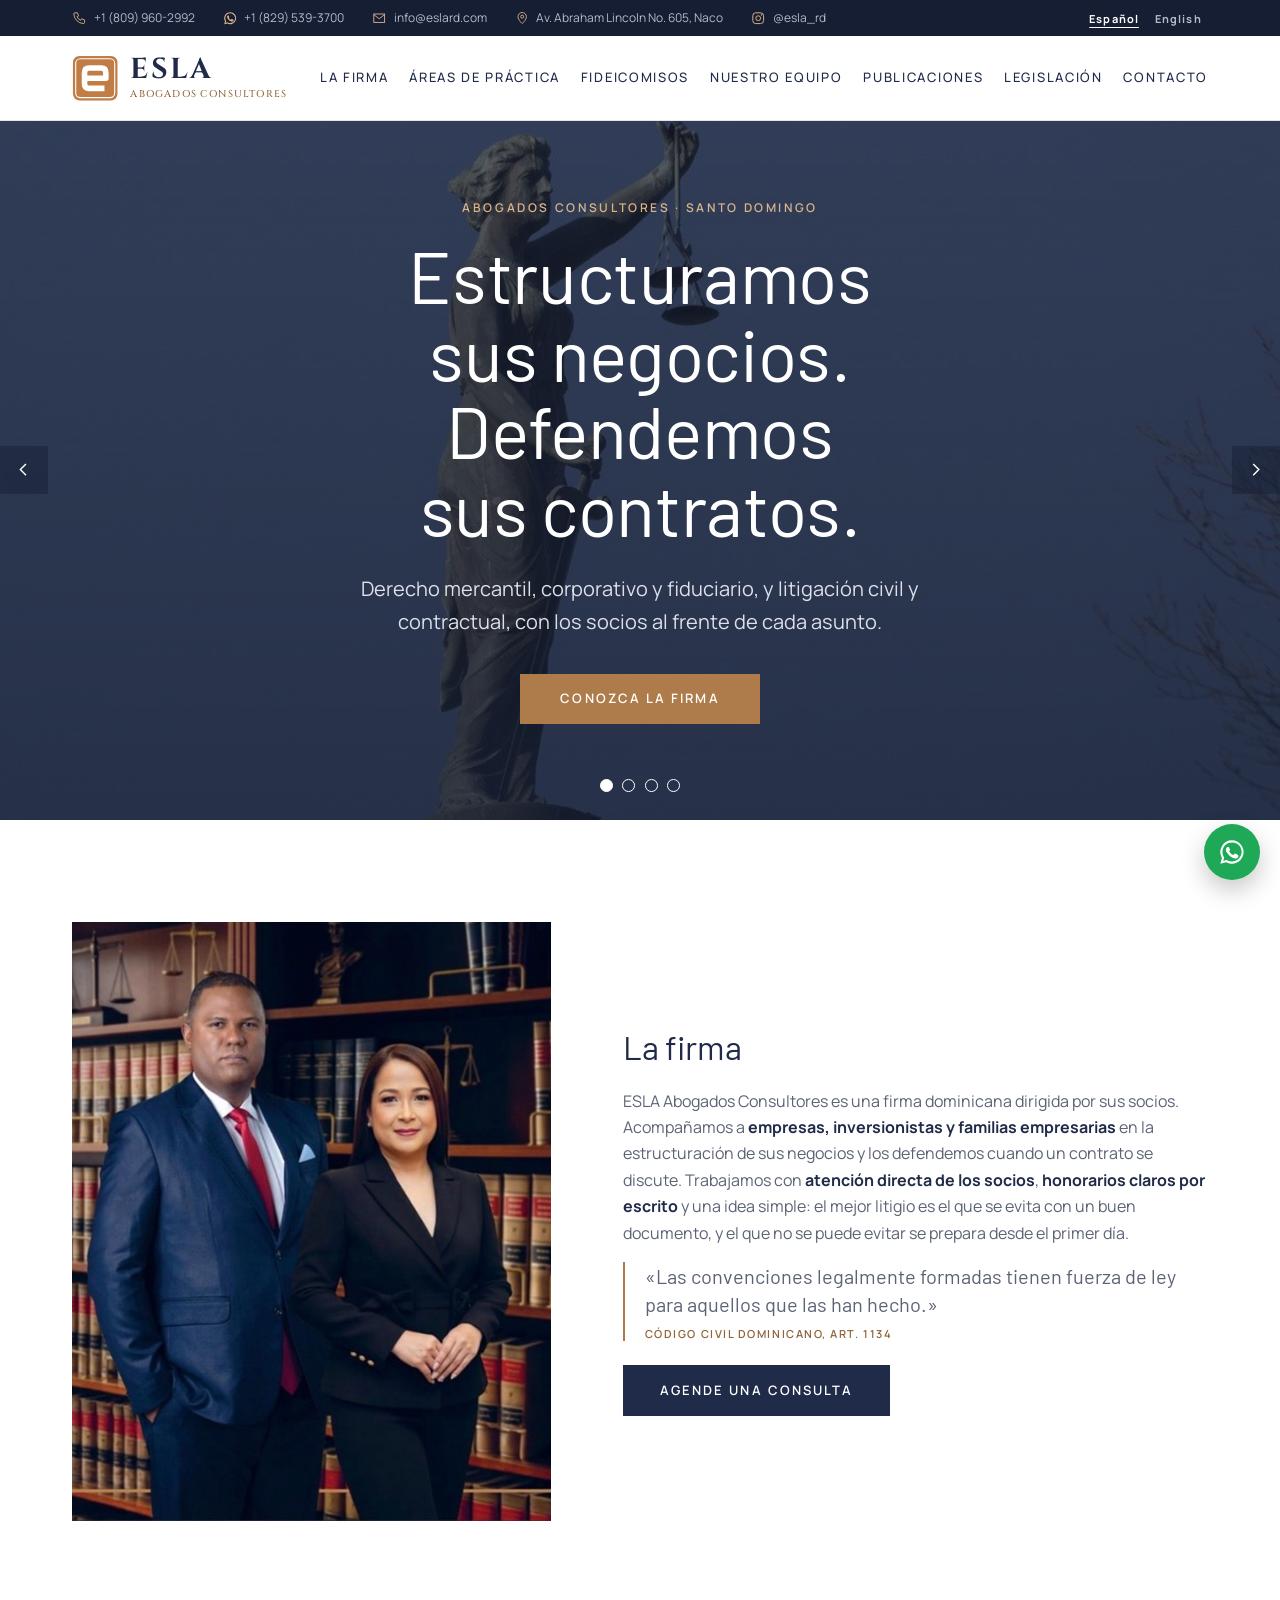
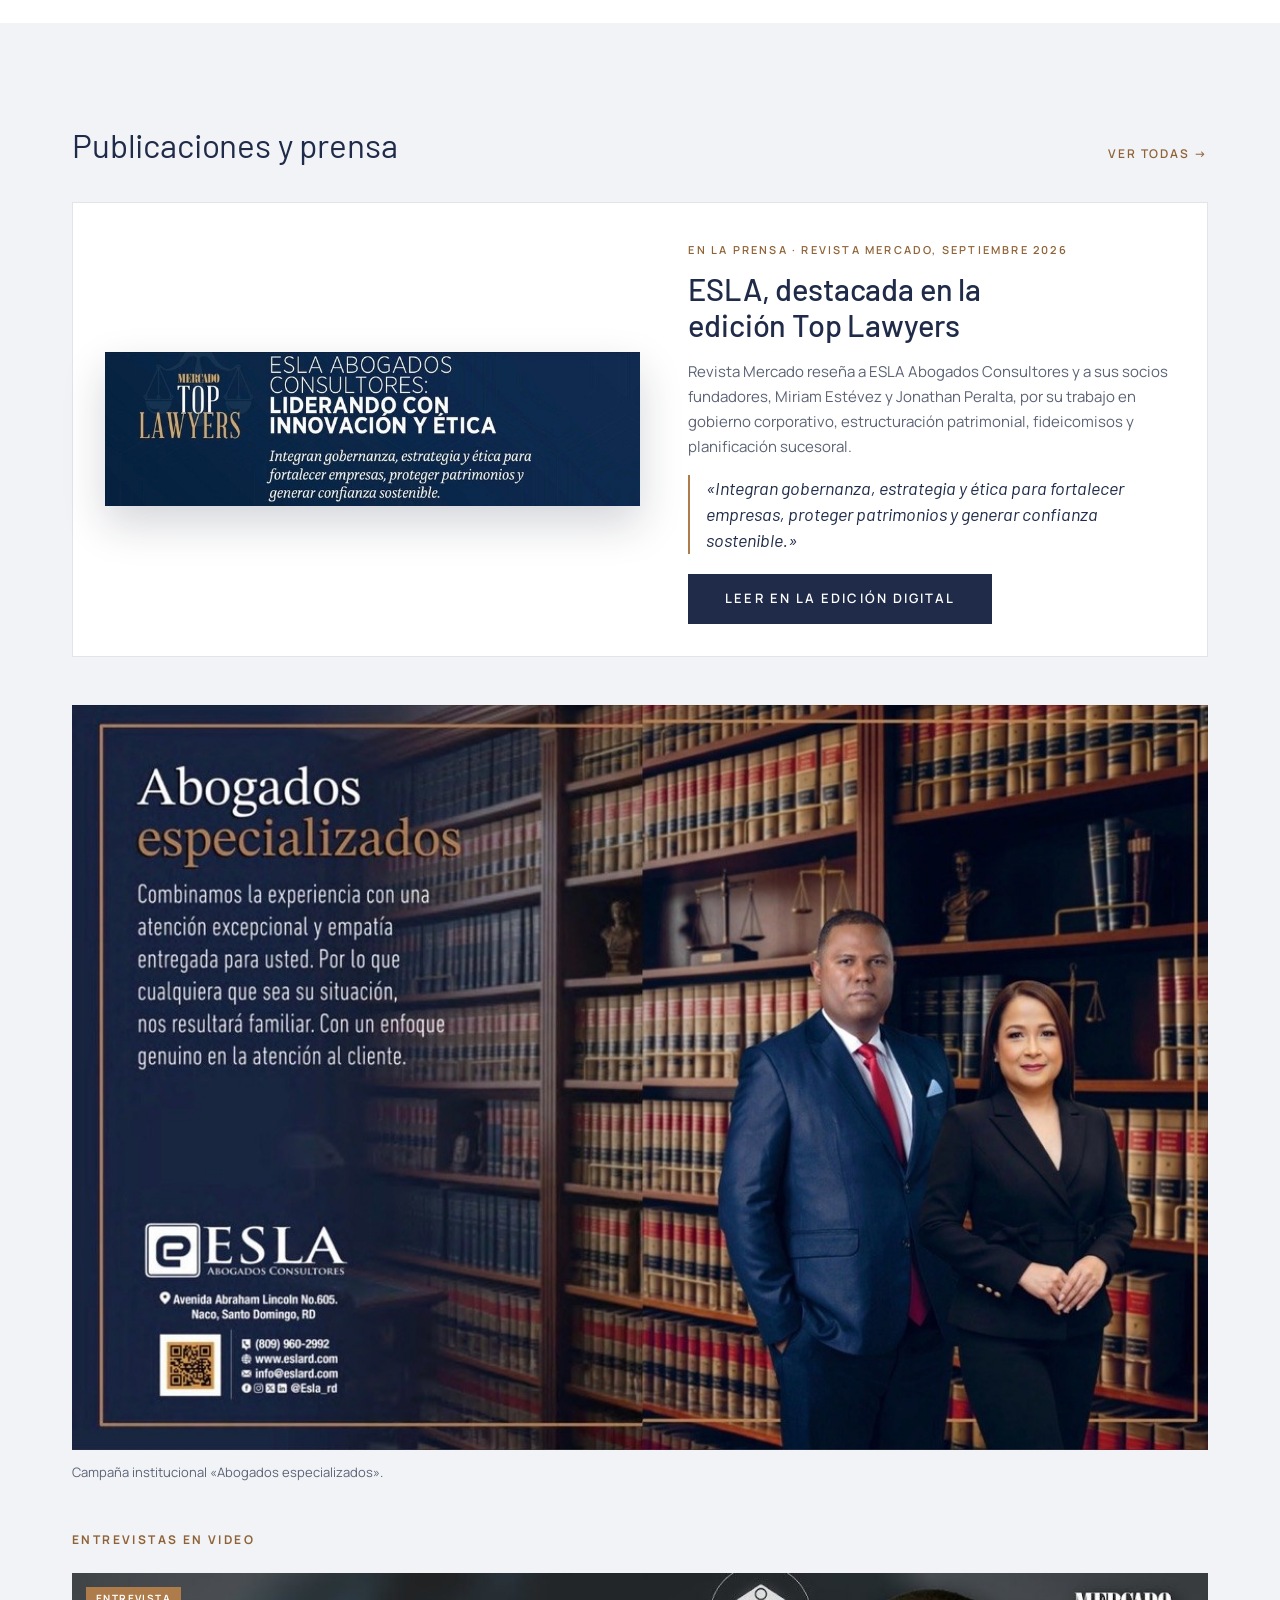
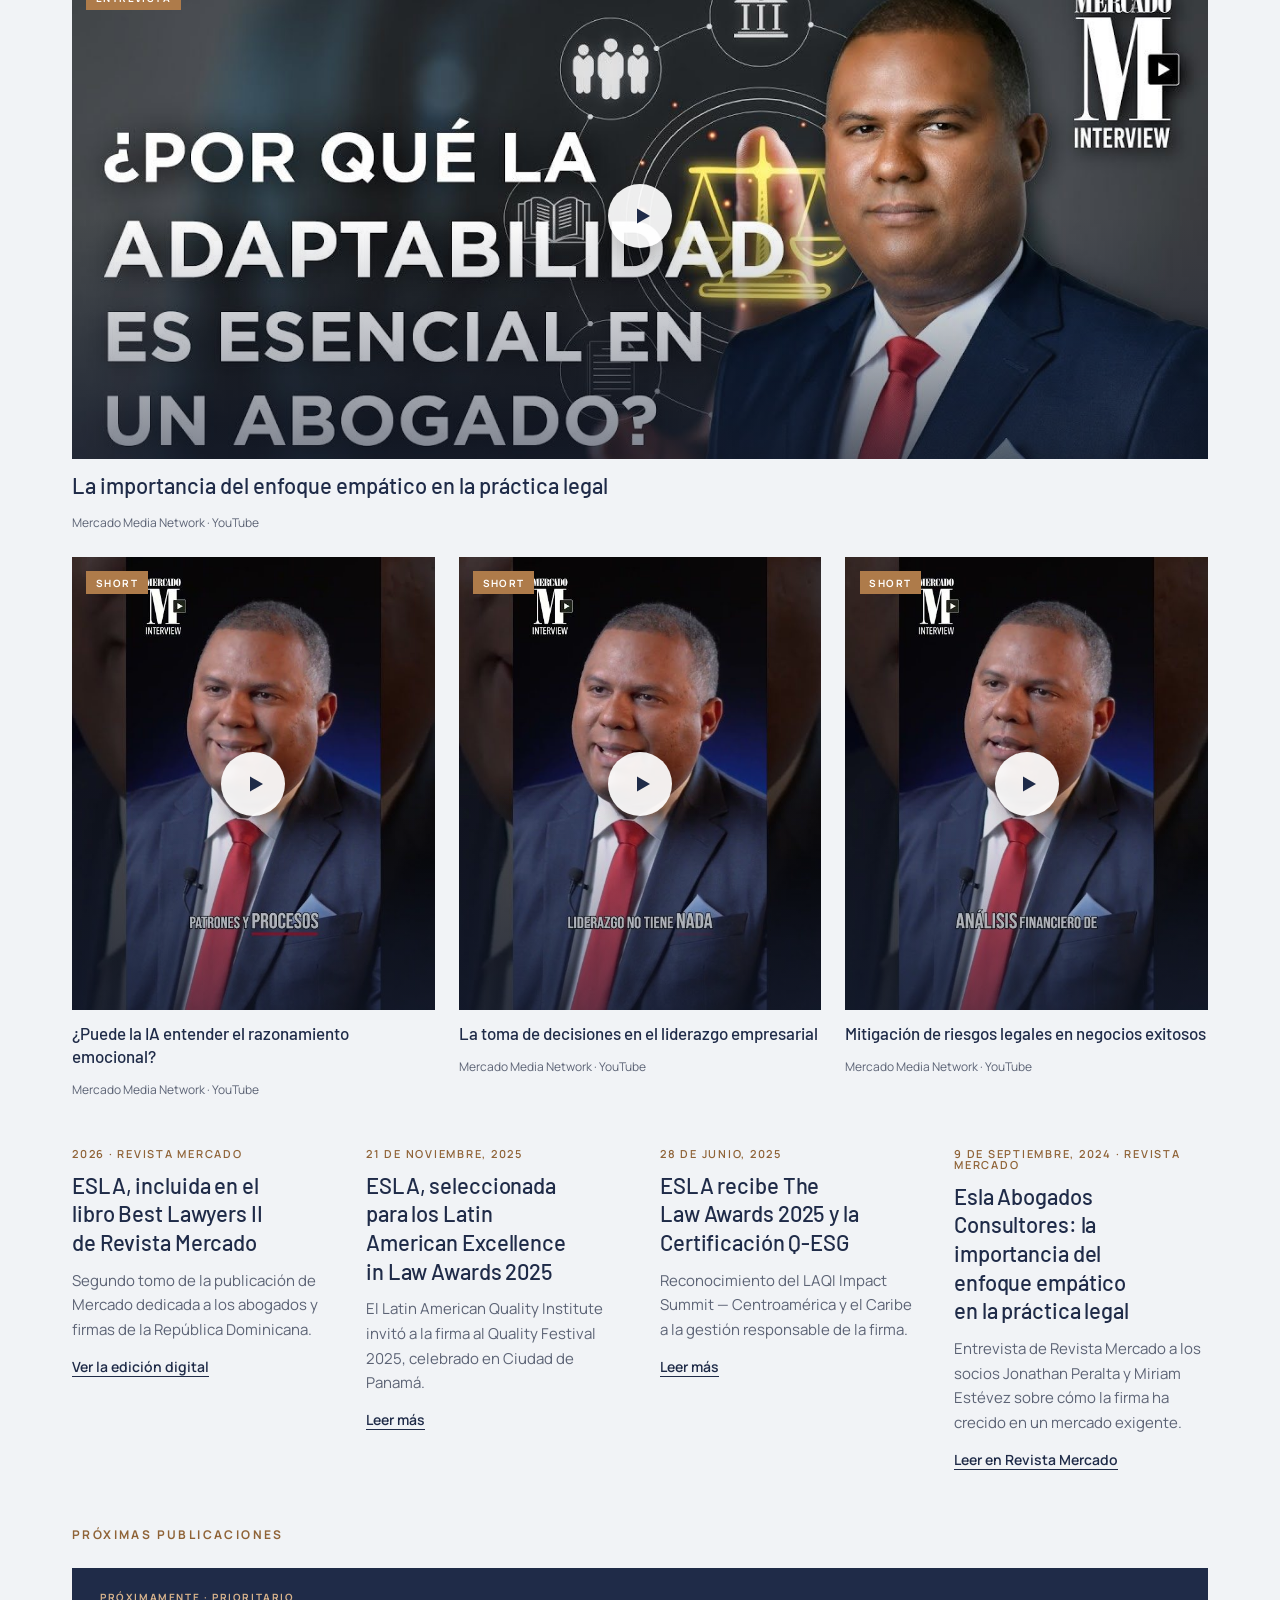
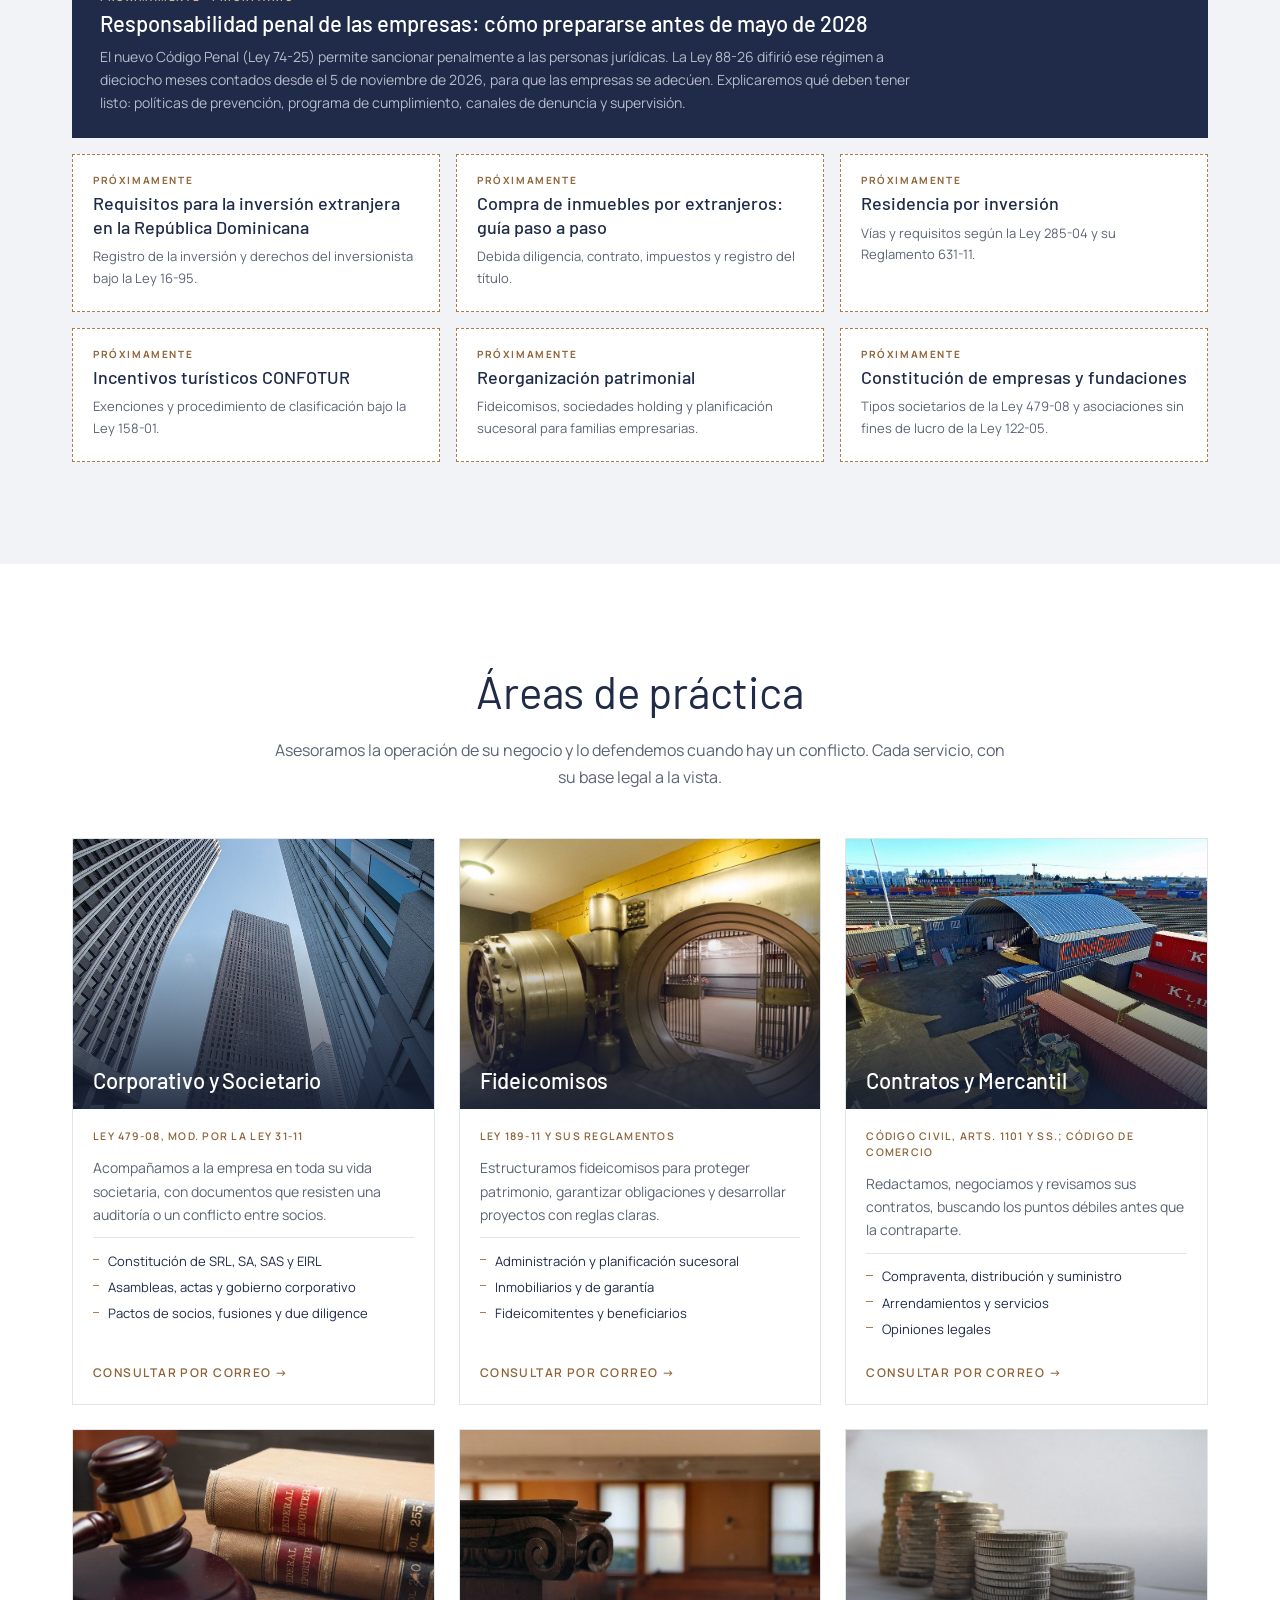
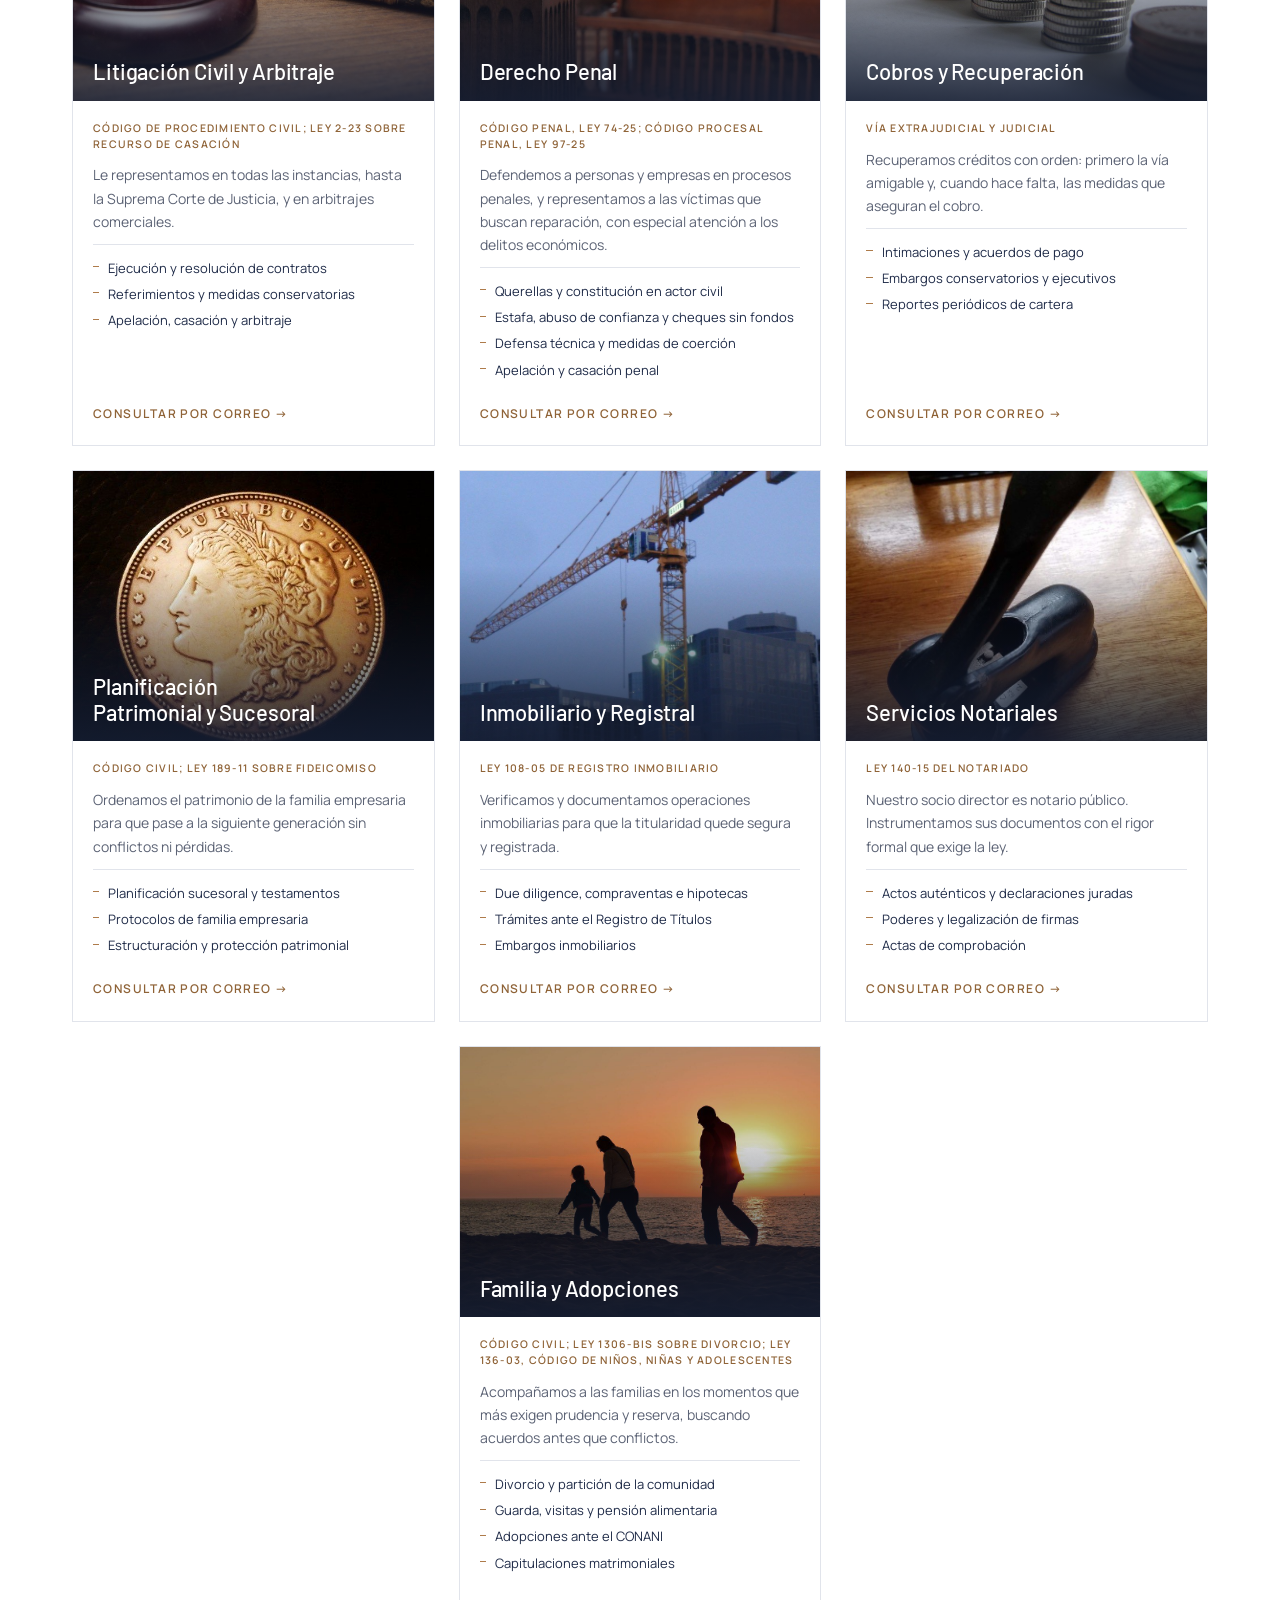
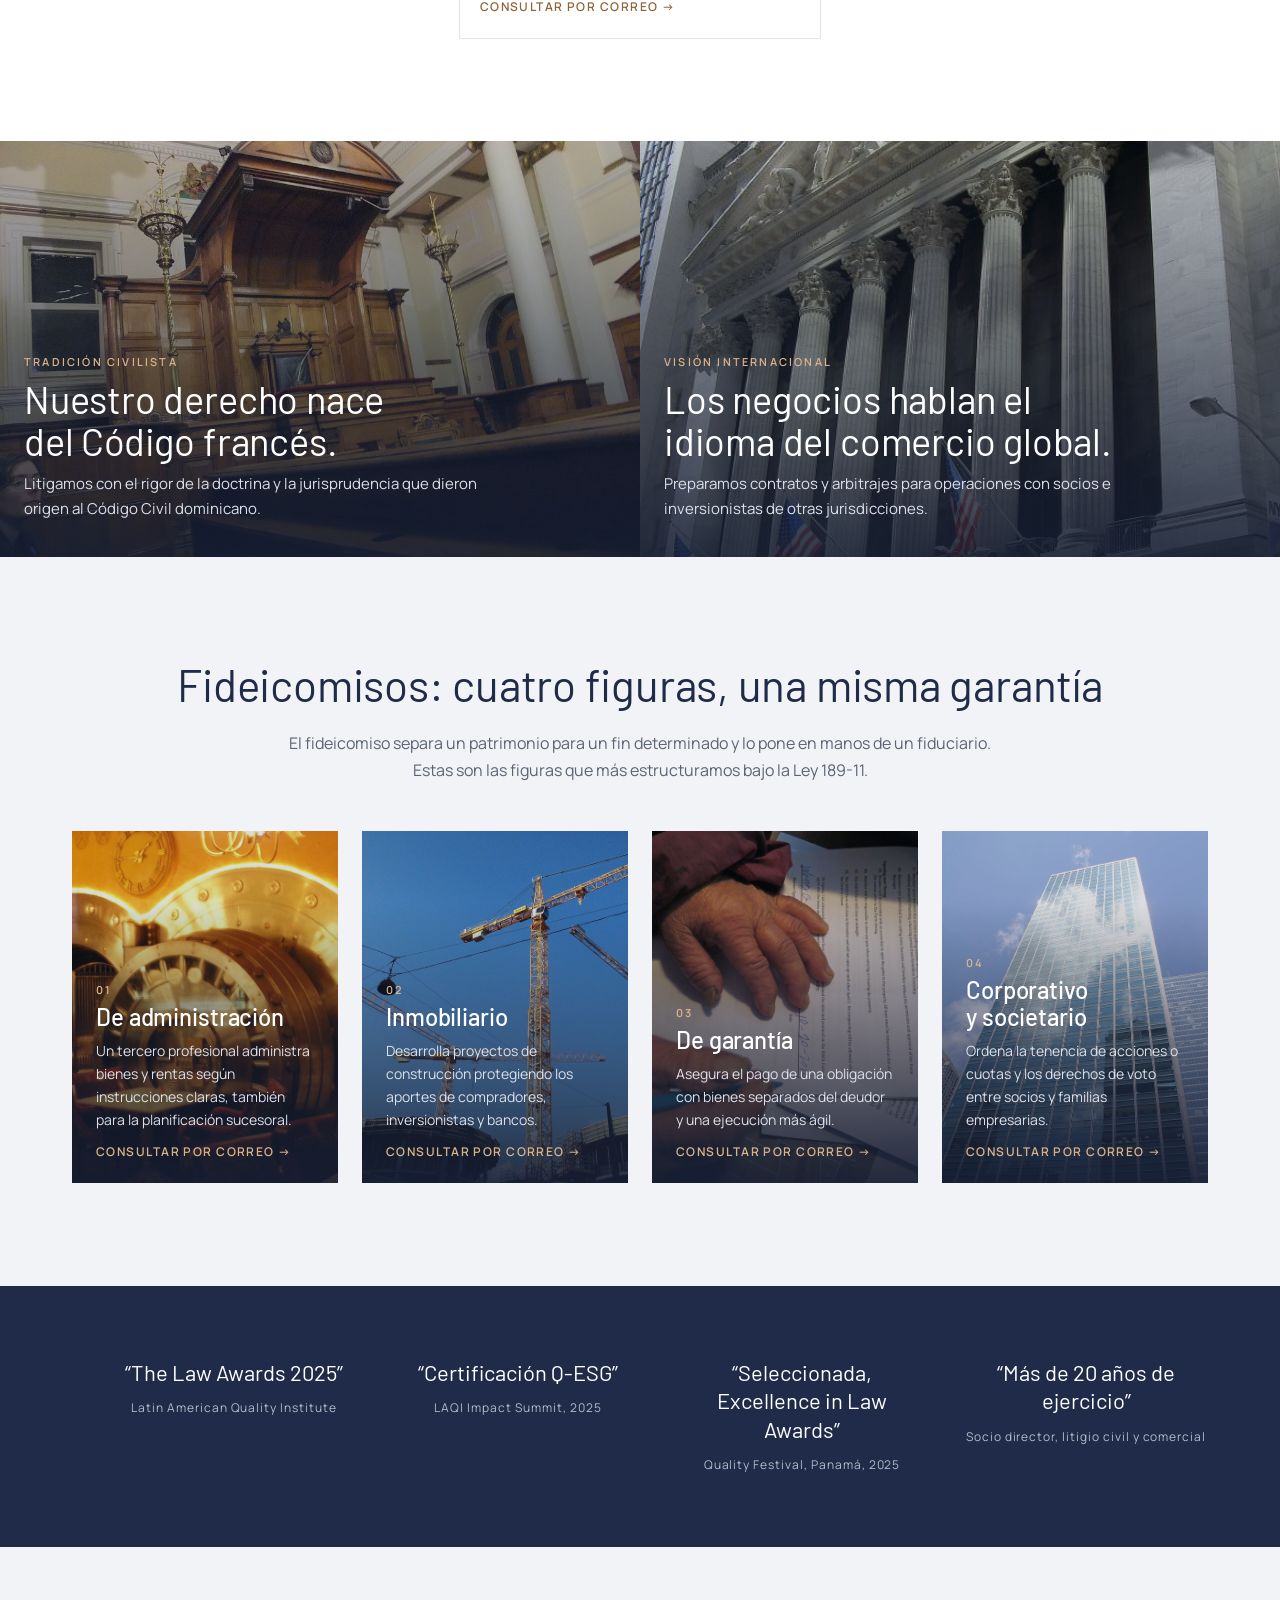
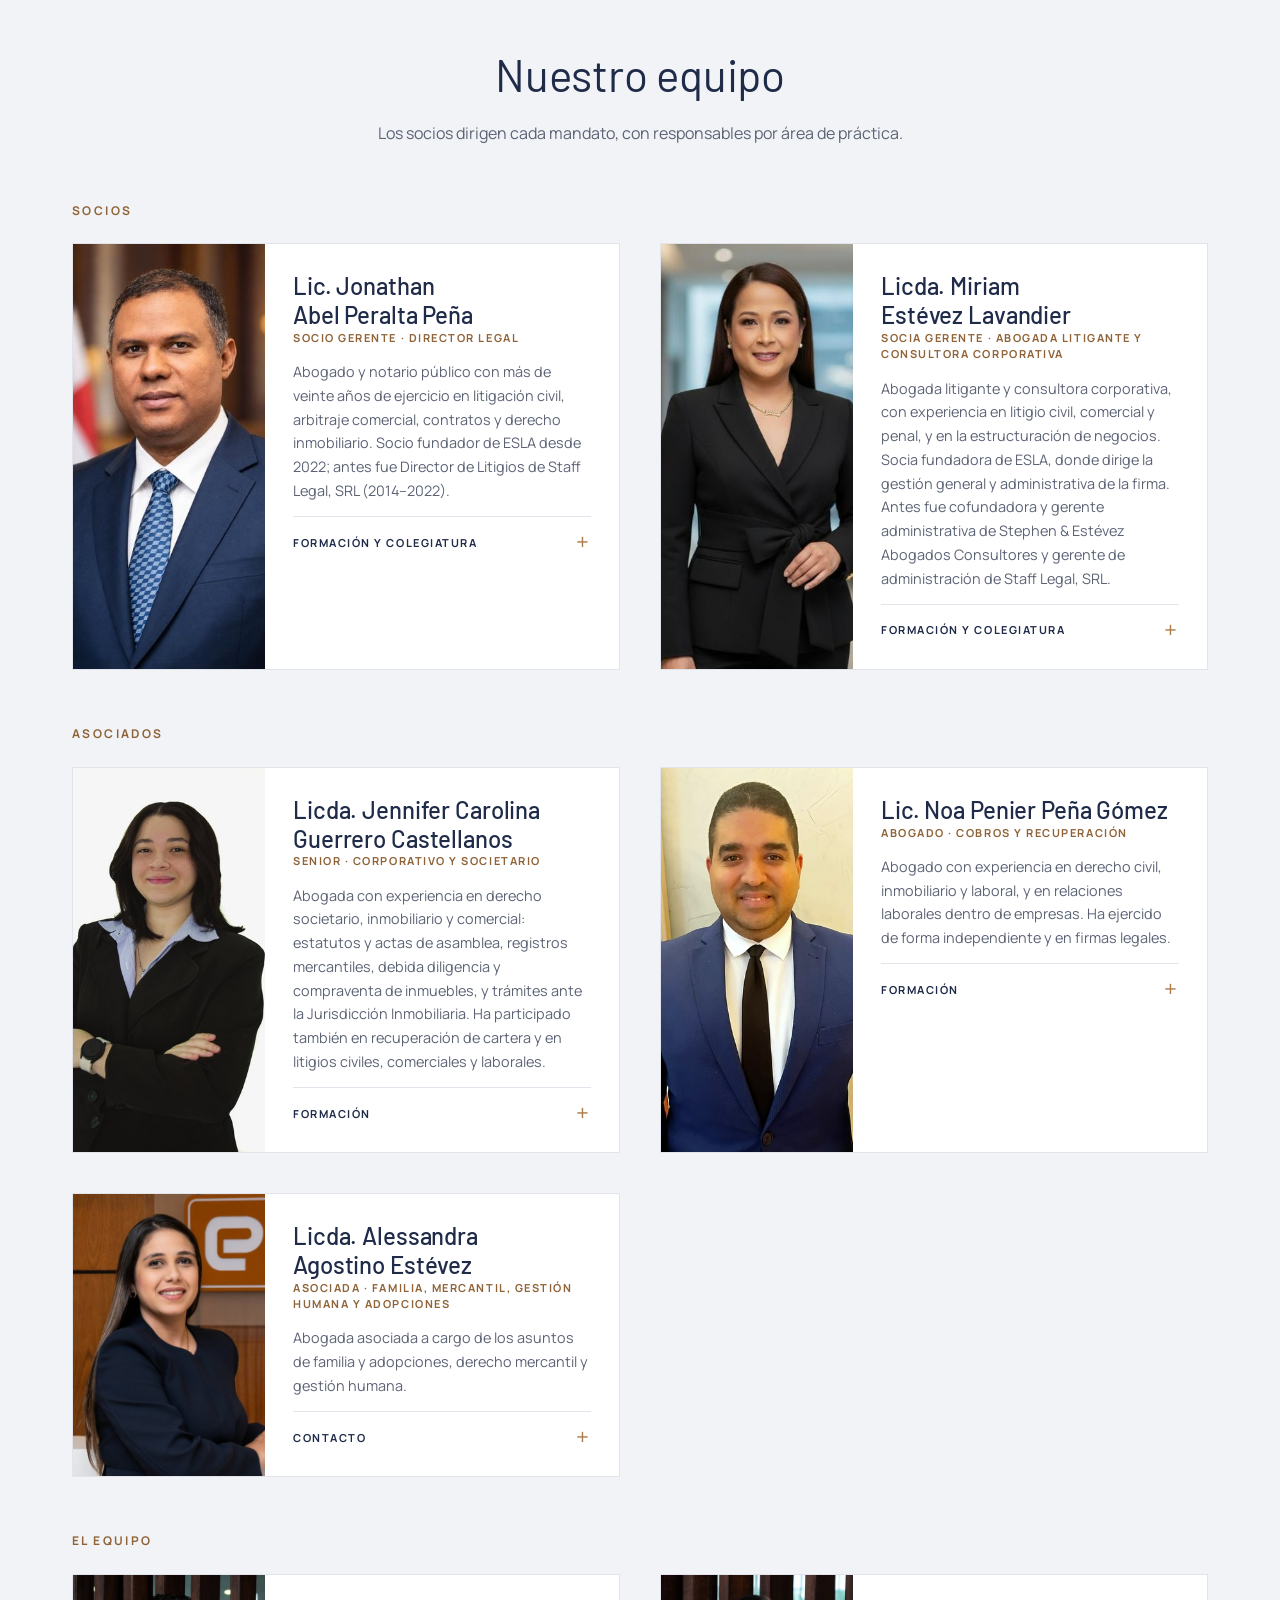
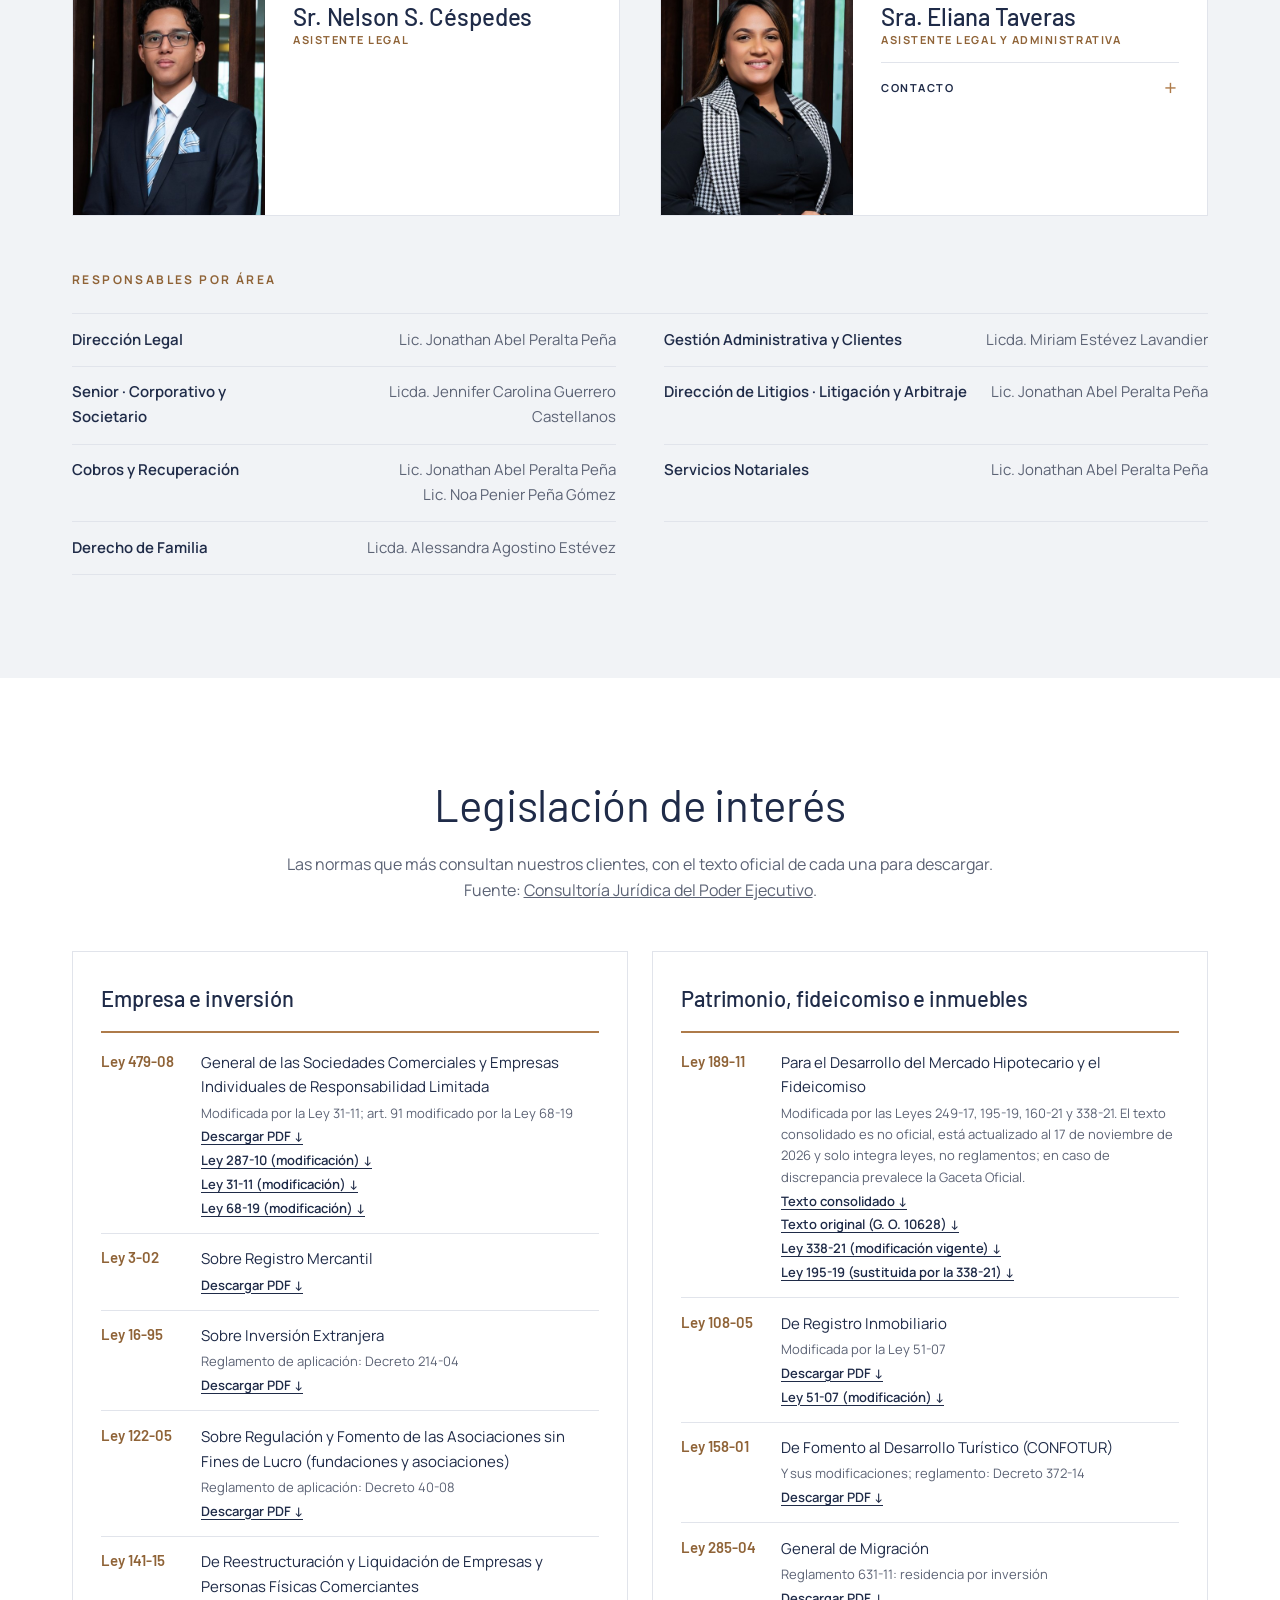
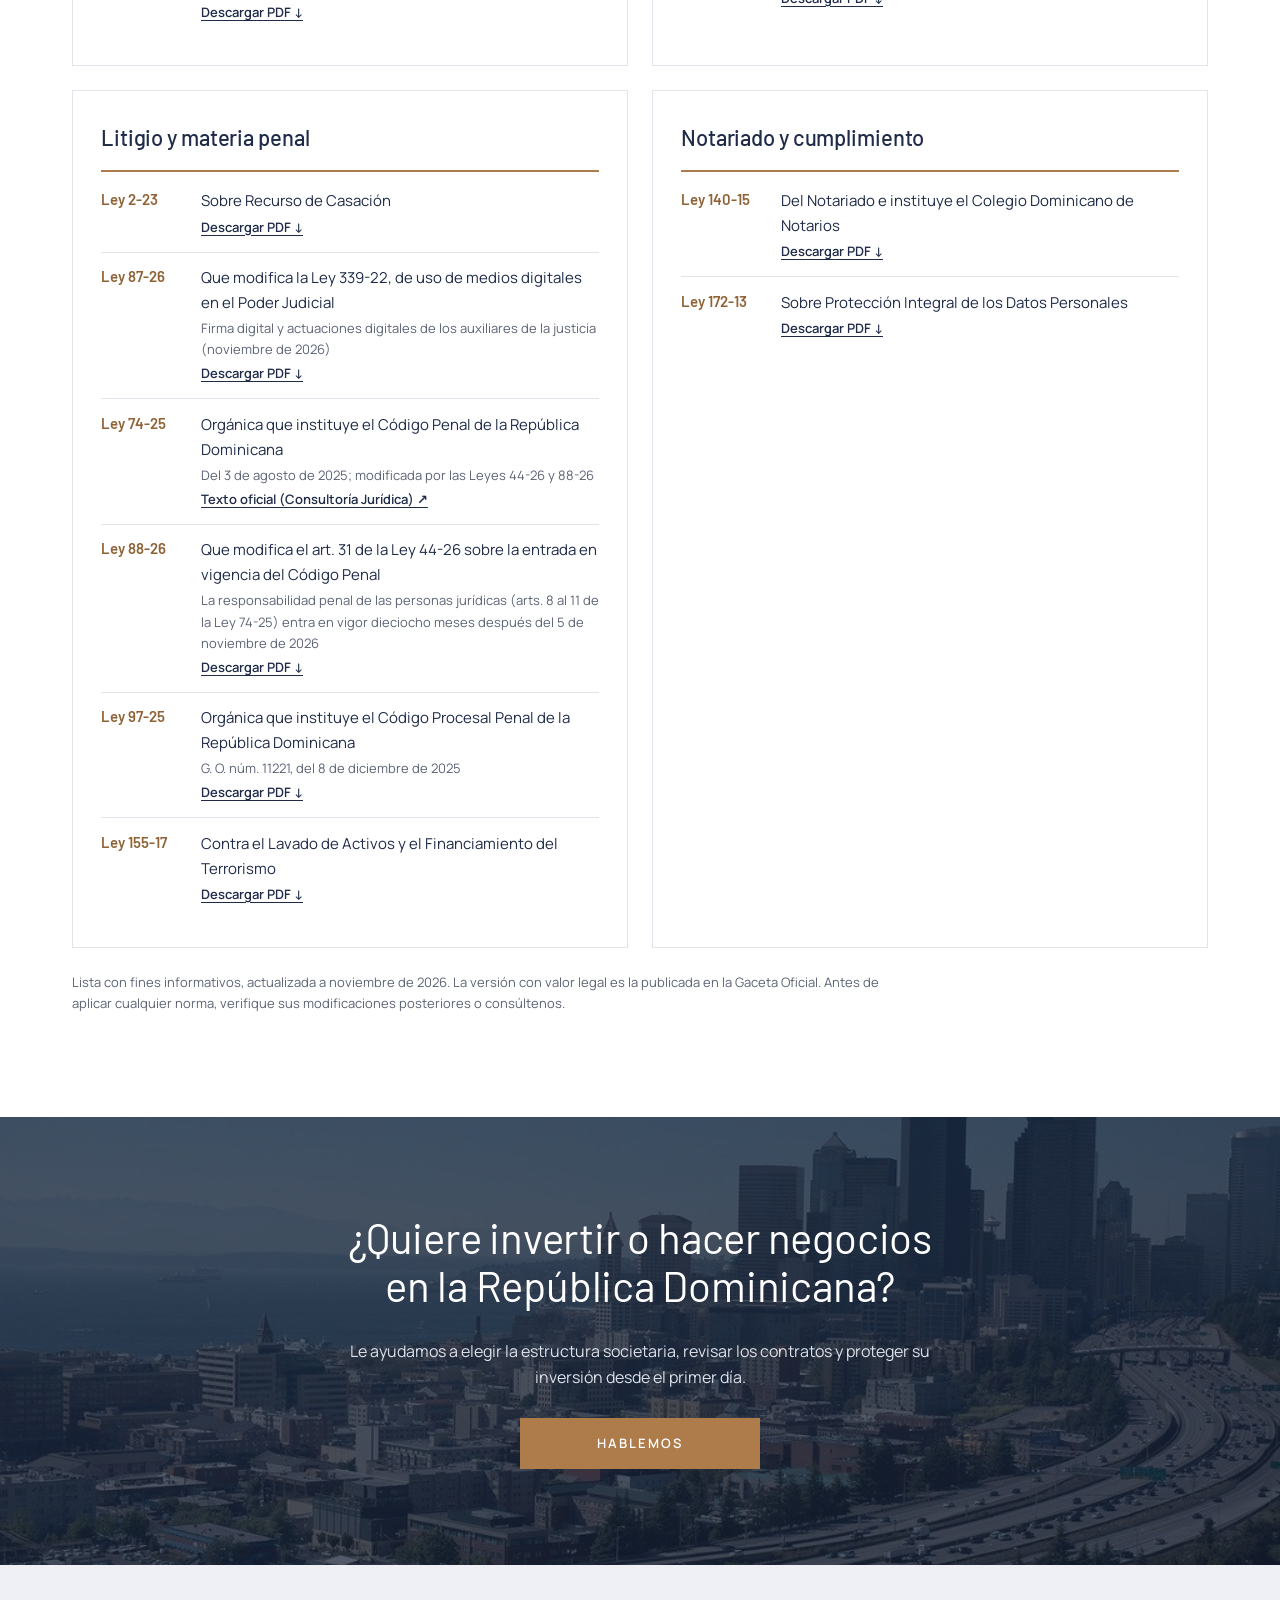
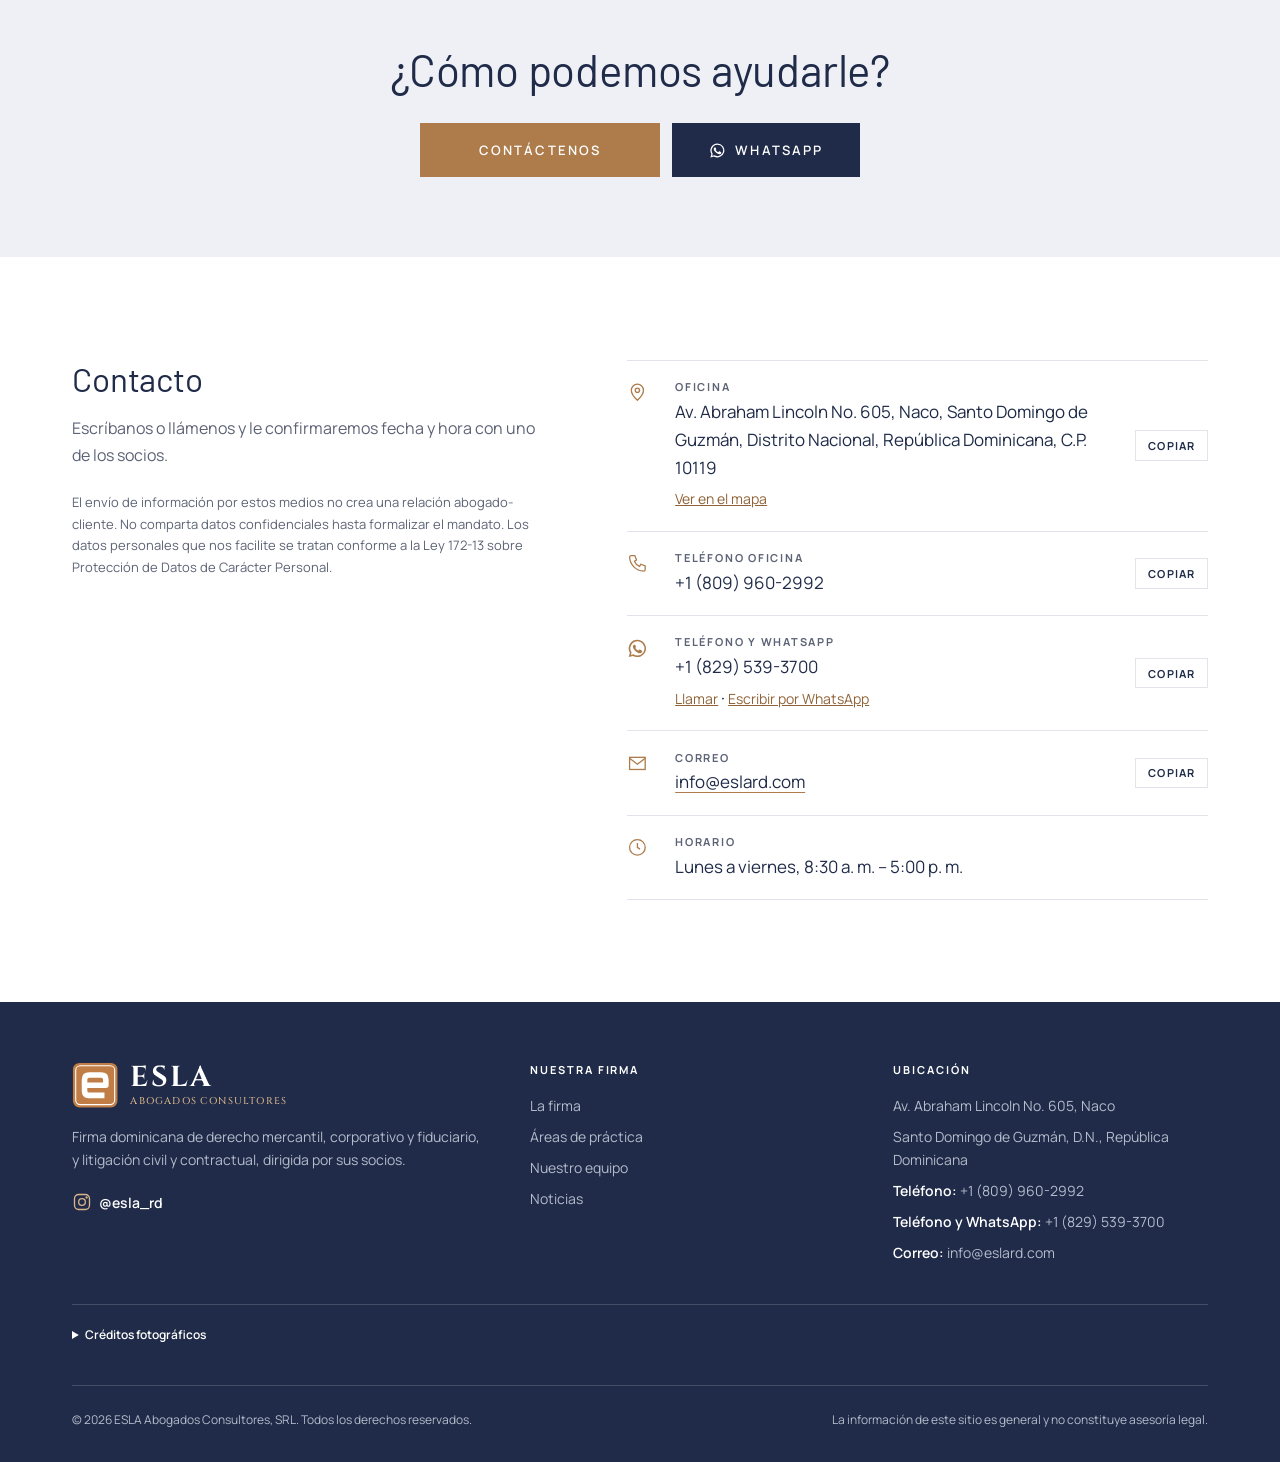
==== commit 4346a5cb: "Agregar «Consultar por correo» en las áreas de práctica y los fideicomisos Cada una de las 10 áreas " ====
--- a/index.html
+++ b/index.html
@@ -164,7 +164,12 @@
 .tile .ph::after { content: ""; position: absolute; inset: 0; background: linear-gradient(180deg, rgba(21, 30, 51, 0) 35%, rgba(21, 30, 51, 0.88) 100%); }
 .tile:hover .ph img { transform: scale(1.06); }
 .tile .ph h3 { position: absolute; z-index: 1; left: 1.25rem; right: 1.25rem; bottom: 1rem; color: #FFFFFF; font-size: 1.375rem; line-height: 1.2; font-weight: 500; }
-.tile-body { padding: 1.25rem 1.25rem 1.5rem; display: grid; gap: 0.7rem; align-content: start; }
+.tile-body { padding: 1.25rem 1.25rem 1.5rem; display: flex; flex-direction: column; gap: 0.7rem; }
+.tile-cta { margin-top: auto; padding-top: 0.9rem; font: 600 0.75rem/1.2 var(--f-body); letter-spacing: 0.12em; text-transform: uppercase; color: var(--gold-text); text-decoration: none; }
+.tile-cta:hover { color: var(--navy); text-decoration: underline; text-underline-offset: 4px; }
+.trust-cta { font: 600 0.75rem/1.2 var(--f-body); letter-spacing: 0.12em; text-transform: uppercase; color: var(--gold-soft); text-decoration: none; margin-top: 0.35rem; }
+.trust-cta:hover { color: #FFFFFF; text-decoration: underline; text-underline-offset: 4px; }
+
 .tile .ref { font: 600 0.6563rem/1.5 var(--f-body); letter-spacing: 0.12em; text-transform: uppercase; color: var(--gold-text); }
 .tile p { margin: 0; color: var(--muted); font-size: 0.875rem; }
 .tile ul { list-style: none; margin: 0; padding: 0.8rem 0 0; border-top: 1px solid var(--line); display: grid; gap: 0.3rem; font-size: 0.8125rem; }
@@ -622,6 +627,7 @@
             <li><span lang="es">Asambleas, actas y gobierno corporativo</span><span lang="en">Meetings, minutes and governance</span></li>
             <li><span lang="es">Pactos de socios, fusiones y due diligence</span><span lang="en">Shareholder agreements, mergers, due diligence</span></li>
           </ul>
+          <a class="tile-cta" lang="es" href="mailto:info@eslard.com?subject=Consulta%3A%20Corporativo%20y%20Societario&amp;body=Buenos%20d%C3%ADas%3A%0A%0AMe%20gustar%C3%ADa%20agendar%20una%20consulta%20sobre%20el%20%C3%A1rea%20de%20Corporativo%20y%20Societario.%0A%0ANombre%3A%0AEmpresa%20%28si%20aplica%29%3A%0ATel%C3%A9fono%20%2F%20WhatsApp%3A%0ABreve%20descripci%C3%B3n%20del%20asunto%3A%0A%0AGracias.">Consultar por correo →</a><a class="tile-cta" lang="en" href="mailto:info@eslard.com?subject=Inquiry%3A%20Corporate%20Law&amp;body=Hello%2C%0A%0AI%20would%20like%20to%20schedule%20a%20consultation%20about%20Corporate%20Law.%0A%0AName%3A%0ACompany%20%28if%20any%29%3A%0APhone%20%2F%20WhatsApp%3A%0ABrief%20description%20of%20the%20matter%3A%0A%0AThank%20you.">Ask us by email →</a>
         </div>
       </article>
       <article class="tile">
@@ -634,6 +640,7 @@
             <li><span lang="es">Inmobiliarios y de garantía</span><span lang="en">Real estate and security trusts</span></li>
             <li><span lang="es">Fideicomitentes y beneficiarios</span><span lang="en">Settlors and beneficiaries</span></li>
           </ul>
+          <a class="tile-cta" lang="es" href="mailto:info@eslard.com?subject=Consulta%3A%20Fideicomisos&amp;body=Buenos%20d%C3%ADas%3A%0A%0AMe%20gustar%C3%ADa%20agendar%20una%20consulta%20sobre%20el%20%C3%A1rea%20de%20Fideicomisos.%0A%0ANombre%3A%0AEmpresa%20%28si%20aplica%29%3A%0ATel%C3%A9fono%20%2F%20WhatsApp%3A%0ABreve%20descripci%C3%B3n%20del%20asunto%3A%0A%0AGracias.">Consultar por correo →</a><a class="tile-cta" lang="en" href="mailto:info@eslard.com?subject=Inquiry%3A%20Trusts%20%28Fideicomisos%29&amp;body=Hello%2C%0A%0AI%20would%20like%20to%20schedule%20a%20consultation%20about%20Trusts%20%28Fideicomisos%29.%0A%0AName%3A%0ACompany%20%28if%20any%29%3A%0APhone%20%2F%20WhatsApp%3A%0ABrief%20description%20of%20the%20matter%3A%0A%0AThank%20you.">Ask us by email →</a>
         </div>
       </article>
       <article class="tile">
@@ -646,6 +653,7 @@
             <li><span lang="es">Arrendamientos y servicios</span><span lang="en">Leases and services</span></li>
             <li><span lang="es">Opiniones legales</span><span lang="en">Legal opinions</span></li>
           </ul>
+          <a class="tile-cta" lang="es" href="mailto:info@eslard.com?subject=Consulta%3A%20Contratos%20y%20Mercantil&amp;body=Buenos%20d%C3%ADas%3A%0A%0AMe%20gustar%C3%ADa%20agendar%20una%20consulta%20sobre%20el%20%C3%A1rea%20de%20Contratos%20y%20Mercantil.%0A%0ANombre%3A%0AEmpresa%20%28si%20aplica%29%3A%0ATel%C3%A9fono%20%2F%20WhatsApp%3A%0ABreve%20descripci%C3%B3n%20del%20asunto%3A%0A%0AGracias.">Consultar por correo →</a><a class="tile-cta" lang="en" href="mailto:info@eslard.com?subject=Inquiry%3A%20Contracts%20and%20Commercial&amp;body=Hello%2C%0A%0AI%20would%20like%20to%20schedule%20a%20consultation%20about%20Contracts%20and%20Commercial.%0A%0AName%3A%0ACompany%20%28if%20any%29%3A%0APhone%20%2F%20WhatsApp%3A%0ABrief%20description%20of%20the%20matter%3A%0A%0AThank%20you.">Ask us by email →</a>
         </div>
       </article>
       <article class="tile">
@@ -658,6 +666,7 @@
             <li><span lang="es">Referimientos y medidas conservatorias</span><span lang="en">Summary and interim measures</span></li>
             <li><span lang="es">Apelación, casación y arbitraje</span><span lang="en">Appeals, cassation and arbitration</span></li>
           </ul>
+          <a class="tile-cta" lang="es" href="mailto:info@eslard.com?subject=Consulta%3A%20Litigaci%C3%B3n%20Civil%20y%20Arbitraje&amp;body=Buenos%20d%C3%ADas%3A%0A%0AMe%20gustar%C3%ADa%20agendar%20una%20consulta%20sobre%20el%20%C3%A1rea%20de%20Litigaci%C3%B3n%20Civil%20y%20Arbitraje.%0A%0ANombre%3A%0AEmpresa%20%28si%20aplica%29%3A%0ATel%C3%A9fono%20%2F%20WhatsApp%3A%0ABreve%20descripci%C3%B3n%20del%20asunto%3A%0A%0AGracias.">Consultar por correo →</a><a class="tile-cta" lang="en" href="mailto:info@eslard.com?subject=Inquiry%3A%20Civil%20Litigation%20and%20Arbitration&amp;body=Hello%2C%0A%0AI%20would%20like%20to%20schedule%20a%20consultation%20about%20Civil%20Litigation%20and%20Arbitration.%0A%0AName%3A%0ACompany%20%28if%20any%29%3A%0APhone%20%2F%20WhatsApp%3A%0ABrief%20description%20of%20the%20matter%3A%0A%0AThank%20you.">Ask us by email →</a>
         </div>
       </article>
       <article class="tile">
@@ -671,6 +680,7 @@
             <li><span lang="es">Defensa técnica y medidas de coerción</span><span lang="en">Criminal defense and pretrial measures</span></li>
             <li><span lang="es">Apelación y casación penal</span><span lang="en">Criminal appeals and cassation</span></li>
           </ul>
+          <a class="tile-cta" lang="es" href="mailto:info@eslard.com?subject=Consulta%3A%20Derecho%20Penal&amp;body=Buenos%20d%C3%ADas%3A%0A%0AMe%20gustar%C3%ADa%20agendar%20una%20consulta%20sobre%20el%20%C3%A1rea%20de%20Derecho%20Penal.%0A%0ANombre%3A%0AEmpresa%20%28si%20aplica%29%3A%0ATel%C3%A9fono%20%2F%20WhatsApp%3A%0ABreve%20descripci%C3%B3n%20del%20asunto%3A%0A%0AGracias.">Consultar por correo →</a><a class="tile-cta" lang="en" href="mailto:info@eslard.com?subject=Inquiry%3A%20Criminal%20Law&amp;body=Hello%2C%0A%0AI%20would%20like%20to%20schedule%20a%20consultation%20about%20Criminal%20Law.%0A%0AName%3A%0ACompany%20%28if%20any%29%3A%0APhone%20%2F%20WhatsApp%3A%0ABrief%20description%20of%20the%20matter%3A%0A%0AThank%20you.">Ask us by email →</a>
         </div>
       </article>
       <article class="tile">
@@ -683,6 +693,7 @@
             <li><span lang="es">Embargos conservatorios y ejecutivos</span><span lang="en">Precautionary and enforcement attachments</span></li>
             <li><span lang="es">Reportes periódicos de cartera</span><span lang="en">Periodic portfolio reports</span></li>
           </ul>
+          <a class="tile-cta" lang="es" href="mailto:info@eslard.com?subject=Consulta%3A%20Cobros%20y%20Recuperaci%C3%B3n&amp;body=Buenos%20d%C3%ADas%3A%0A%0AMe%20gustar%C3%ADa%20agendar%20una%20consulta%20sobre%20el%20%C3%A1rea%20de%20Cobros%20y%20Recuperaci%C3%B3n.%0A%0ANombre%3A%0AEmpresa%20%28si%20aplica%29%3A%0ATel%C3%A9fono%20%2F%20WhatsApp%3A%0ABreve%20descripci%C3%B3n%20del%20asunto%3A%0A%0AGracias.">Consultar por correo →</a><a class="tile-cta" lang="en" href="mailto:info@eslard.com?subject=Inquiry%3A%20Debt%20Collection%20and%20Recovery&amp;body=Hello%2C%0A%0AI%20would%20like%20to%20schedule%20a%20consultation%20about%20Debt%20Collection%20and%20Recovery.%0A%0AName%3A%0ACompany%20%28if%20any%29%3A%0APhone%20%2F%20WhatsApp%3A%0ABrief%20description%20of%20the%20matter%3A%0A%0AThank%20you.">Ask us by email →</a>
         </div>
       </article>
       <article class="tile">
@@ -695,6 +706,7 @@
             <li><span lang="es">Protocolos de familia empresaria</span><span lang="en">Family business protocols</span></li>
             <li><span lang="es">Estructuración y protección patrimonial</span><span lang="en">Asset structuring and protection</span></li>
           </ul>
+          <a class="tile-cta" lang="es" href="mailto:info@eslard.com?subject=Consulta%3A%20Planificaci%C3%B3n%20Patrimonial%20y%20Sucesoral&amp;body=Buenos%20d%C3%ADas%3A%0A%0AMe%20gustar%C3%ADa%20agendar%20una%20consulta%20sobre%20el%20%C3%A1rea%20de%20Planificaci%C3%B3n%20Patrimonial%20y%20Sucesoral.%0A%0ANombre%3A%0AEmpresa%20%28si%20aplica%29%3A%0ATel%C3%A9fono%20%2F%20WhatsApp%3A%0ABreve%20descripci%C3%B3n%20del%20asunto%3A%0A%0AGracias.">Consultar por correo →</a><a class="tile-cta" lang="en" href="mailto:info@eslard.com?subject=Inquiry%3A%20Wealth%20and%20Estate%20Planning&amp;body=Hello%2C%0A%0AI%20would%20like%20to%20schedule%20a%20consultation%20about%20Wealth%20and%20Estate%20Planning.%0A%0AName%3A%0ACompany%20%28if%20any%29%3A%0APhone%20%2F%20WhatsApp%3A%0ABrief%20description%20of%20the%20matter%3A%0A%0AThank%20you.">Ask us by email →</a>
         </div>
       </article>
       <article class="tile">
@@ -707,6 +719,7 @@
             <li><span lang="es">Trámites ante el Registro de Títulos</span><span lang="en">Title Registry filings</span></li>
             <li><span lang="es">Embargos inmobiliarios</span><span lang="en">Real estate foreclosures</span></li>
           </ul>
+          <a class="tile-cta" lang="es" href="mailto:info@eslard.com?subject=Consulta%3A%20Inmobiliario%20y%20Registral&amp;body=Buenos%20d%C3%ADas%3A%0A%0AMe%20gustar%C3%ADa%20agendar%20una%20consulta%20sobre%20el%20%C3%A1rea%20de%20Inmobiliario%20y%20Registral.%0A%0ANombre%3A%0AEmpresa%20%28si%20aplica%29%3A%0ATel%C3%A9fono%20%2F%20WhatsApp%3A%0ABreve%20descripci%C3%B3n%20del%20asunto%3A%0A%0AGracias.">Consultar por correo →</a><a class="tile-cta" lang="en" href="mailto:info@eslard.com?subject=Inquiry%3A%20Real%20Estate&amp;body=Hello%2C%0A%0AI%20would%20like%20to%20schedule%20a%20consultation%20about%20Real%20Estate.%0A%0AName%3A%0ACompany%20%28if%20any%29%3A%0APhone%20%2F%20WhatsApp%3A%0ABrief%20description%20of%20the%20matter%3A%0A%0AThank%20you.">Ask us by email →</a>
         </div>
       </article>
       <article class="tile">
@@ -719,6 +732,7 @@
             <li><span lang="es">Poderes y legalización de firmas</span><span lang="en">Powers of attorney, signature certification</span></li>
             <li><span lang="es">Actas de comprobación</span><span lang="en">Certifications of fact</span></li>
           </ul>
+          <a class="tile-cta" lang="es" href="mailto:info@eslard.com?subject=Consulta%3A%20Servicios%20Notariales&amp;body=Buenos%20d%C3%ADas%3A%0A%0AMe%20gustar%C3%ADa%20agendar%20una%20consulta%20sobre%20el%20%C3%A1rea%20de%20Servicios%20Notariales.%0A%0ANombre%3A%0AEmpresa%20%28si%20aplica%29%3A%0ATel%C3%A9fono%20%2F%20WhatsApp%3A%0ABreve%20descripci%C3%B3n%20del%20asunto%3A%0A%0AGracias.">Consultar por correo →</a><a class="tile-cta" lang="en" href="mailto:info@eslard.com?subject=Inquiry%3A%20Notarial%20Services&amp;body=Hello%2C%0A%0AI%20would%20like%20to%20schedule%20a%20consultation%20about%20Notarial%20Services.%0A%0AName%3A%0ACompany%20%28if%20any%29%3A%0APhone%20%2F%20WhatsApp%3A%0ABrief%20description%20of%20the%20matter%3A%0A%0AThank%20you.">Ask us by email →</a>
         </div>
       </article>
       <article class="tile">
@@ -732,6 +746,7 @@
             <li><span lang="es">Adopciones ante el CONANI</span><span lang="en">Adoptions before CONANI</span></li>
             <li><span lang="es">Capitulaciones matrimoniales</span><span lang="en">Prenuptial agreements</span></li>
           </ul>
+          <a class="tile-cta" lang="es" href="mailto:info@eslard.com?subject=Consulta%3A%20Familia%20y%20Adopciones&amp;body=Buenos%20d%C3%ADas%3A%0A%0AMe%20gustar%C3%ADa%20agendar%20una%20consulta%20sobre%20el%20%C3%A1rea%20de%20Familia%20y%20Adopciones.%0A%0ANombre%3A%0AEmpresa%20%28si%20aplica%29%3A%0ATel%C3%A9fono%20%2F%20WhatsApp%3A%0ABreve%20descripci%C3%B3n%20del%20asunto%3A%0A%0AGracias.">Consultar por correo →</a><a class="tile-cta" lang="en" href="mailto:info@eslard.com?subject=Inquiry%3A%20Family%20Law%20and%20Adoptions&amp;body=Hello%2C%0A%0AI%20would%20like%20to%20schedule%20a%20consultation%20about%20Family%20Law%20and%20Adoptions.%0A%0AName%3A%0ACompany%20%28if%20any%29%3A%0APhone%20%2F%20WhatsApp%3A%0ABrief%20description%20of%20the%20matter%3A%0A%0AThank%20you.">Ask us by email →</a>
         </div>
       </article>
     </div>
@@ -764,19 +779,19 @@
     <div class="trusts">
       <article class="trust">
         <div class="ph"><img src="assets/img-boveda-2.jpg" alt="" width="1024" height="768" loading="lazy"></div>
-        <div class="trust-body"><span class="n">01</span><h3><span lang="es">De administración</span><span lang="en">Management trust</span></h3><p><span lang="es">Un tercero profesional administra bienes y rentas según instrucciones claras, también para la planificación sucesoral.</span><span lang="en">A professional third party manages assets and income under clear instructions, including for estate planning.</span></p></div>
+        <div class="trust-body"><span class="n">01</span><h3><span lang="es">De administración</span><span lang="en">Management trust</span></h3><p><span lang="es">Un tercero profesional administra bienes y rentas según instrucciones claras, también para la planificación sucesoral.</span><span lang="en">A professional third party manages assets and income under clear instructions, including for estate planning.</span></p><a class="trust-cta" lang="es" href="mailto:info@eslard.com?subject=Consulta%3A%20Fideicomiso%20de%20administraci%C3%B3n&amp;body=Buenos%20d%C3%ADas%3A%0A%0AMe%20gustar%C3%ADa%20agendar%20una%20consulta%20sobre%20un%20fideicomiso%20de%20administraci%C3%B3n.%0A%0ANombre%3A%0AEmpresa%20%28si%20aplica%29%3A%0ATel%C3%A9fono%20%2F%20WhatsApp%3A%0ABreve%20descripci%C3%B3n%20del%20asunto%3A%0A%0AGracias.">Consultar por correo →</a><a class="trust-cta" lang="en" href="mailto:info@eslard.com?subject=Inquiry%3A%20Management%20trust&amp;body=Hello%2C%0A%0AI%20would%20like%20to%20schedule%20a%20consultation%20about%20a%20management%20trust.%0A%0AName%3A%0ACompany%20%28if%20any%29%3A%0APhone%20%2F%20WhatsApp%3A%0ABrief%20description%20of%20the%20matter%3A%0A%0AThank%20you.">Ask us by email →</a></div>
       </article>
       <article class="trust">
         <div class="ph"><img src="assets/img-grua.jpg" alt="" width="1024" height="768" loading="lazy" style="object-position: 30% 50%"></div>
-        <div class="trust-body"><span class="n">02</span><h3><span lang="es">Inmobiliario</span><span lang="en">Real estate trust</span></h3><p><span lang="es">Desarrolla proyectos de construcción protegiendo los aportes de compradores, inversionistas y bancos.</span><span lang="en">Develops construction projects while protecting the contributions of buyers, investors and banks.</span></p></div>
+        <div class="trust-body"><span class="n">02</span><h3><span lang="es">Inmobiliario</span><span lang="en">Real estate trust</span></h3><p><span lang="es">Desarrolla proyectos de construcción protegiendo los aportes de compradores, inversionistas y bancos.</span><span lang="en">Develops construction projects while protecting the contributions of buyers, investors and banks.</span></p><a class="trust-cta" lang="es" href="mailto:info@eslard.com?subject=Consulta%3A%20Fideicomiso%20inmobiliario&amp;body=Buenos%20d%C3%ADas%3A%0A%0AMe%20gustar%C3%ADa%20agendar%20una%20consulta%20sobre%20un%20fideicomiso%20inmobiliario.%0A%0ANombre%3A%0AEmpresa%20%28si%20aplica%29%3A%0ATel%C3%A9fono%20%2F%20WhatsApp%3A%0ABreve%20descripci%C3%B3n%20del%20asunto%3A%0A%0AGracias.">Consultar por correo →</a><a class="trust-cta" lang="en" href="mailto:info@eslard.com?subject=Inquiry%3A%20Real%20estate%20trust&amp;body=Hello%2C%0A%0AI%20would%20like%20to%20schedule%20a%20consultation%20about%20a%20real%20estate%20trust.%0A%0AName%3A%0ACompany%20%28if%20any%29%3A%0APhone%20%2F%20WhatsApp%3A%0ABrief%20description%20of%20the%20matter%3A%0A%0AThank%20you.">Ask us by email →</a></div>
       </article>
       <article class="trust">
         <div class="ph"><img src="assets/img-firma.jpg" alt="" width="1024" height="768" loading="lazy"></div>
-        <div class="trust-body"><span class="n">03</span><h3><span lang="es">De garantía</span><span lang="en">Security trust</span></h3><p><span lang="es">Asegura el pago de una obligación con bienes separados del deudor y una ejecución más ágil.</span><span lang="en">Secures an obligation with assets set apart from the debtor and faster enforcement.</span></p></div>
+        <div class="trust-body"><span class="n">03</span><h3><span lang="es">De garantía</span><span lang="en">Security trust</span></h3><p><span lang="es">Asegura el pago de una obligación con bienes separados del deudor y una ejecución más ágil.</span><span lang="en">Secures an obligation with assets set apart from the debtor and faster enforcement.</span></p><a class="trust-cta" lang="es" href="mailto:info@eslard.com?subject=Consulta%3A%20Fideicomiso%20de%20garant%C3%ADa&amp;body=Buenos%20d%C3%ADas%3A%0A%0AMe%20gustar%C3%ADa%20agendar%20una%20consulta%20sobre%20un%20fideicomiso%20de%20garant%C3%ADa.%0A%0ANombre%3A%0AEmpresa%20%28si%20aplica%29%3A%0ATel%C3%A9fono%20%2F%20WhatsApp%3A%0ABreve%20descripci%C3%B3n%20del%20asunto%3A%0A%0AGracias.">Consultar por correo →</a><a class="trust-cta" lang="en" href="mailto:info@eslard.com?subject=Inquiry%3A%20Security%20trust&amp;body=Hello%2C%0A%0AI%20would%20like%20to%20schedule%20a%20consultation%20about%20a%20security%20trust.%0A%0AName%3A%0ACompany%20%28if%20any%29%3A%0APhone%20%2F%20WhatsApp%3A%0ABrief%20description%20of%20the%20matter%3A%0A%0AThank%20you.">Ask us by email →</a></div>
       </article>
       <article class="trust">
         <div class="ph"><img src="assets/img-torre.jpg" alt="" width="683" height="1024" loading="lazy"></div>
-        <div class="trust-body"><span class="n">04</span><h3><span lang="es">Corporativo y societario</span><span lang="en">Corporate trust</span></h3><p><span lang="es">Ordena la tenencia de acciones o cuotas y los derechos de voto entre socios y familias empresarias.</span><span lang="en">Organizes the holding of shares and voting rights among partners and business families.</span></p></div>
+        <div class="trust-body"><span class="n">04</span><h3><span lang="es">Corporativo y societario</span><span lang="en">Corporate trust</span></h3><p><span lang="es">Ordena la tenencia de acciones o cuotas y los derechos de voto entre socios y familias empresarias.</span><span lang="en">Organizes the holding of shares and voting rights among partners and business families.</span></p><a class="trust-cta" lang="es" href="mailto:info@eslard.com?subject=Consulta%3A%20Fideicomiso%20corporativo%20y%20societario&amp;body=Buenos%20d%C3%ADas%3A%0A%0AMe%20gustar%C3%ADa%20agendar%20una%20consulta%20sobre%20un%20fideicomiso%20corporativo%20y%20societario.%0A%0ANombre%3A%0AEmpresa%20%28si%20aplica%29%3A%0ATel%C3%A9fono%20%2F%20WhatsApp%3A%0ABreve%20descripci%C3%B3n%20del%20asunto%3A%0A%0AGracias.">Consultar por correo →</a><a class="trust-cta" lang="en" href="mailto:info@eslard.com?subject=Inquiry%3A%20Corporate%20trust&amp;body=Hello%2C%0A%0AI%20would%20like%20to%20schedule%20a%20consultation%20about%20a%20corporate%20trust.%0A%0AName%3A%0ACompany%20%28if%20any%29%3A%0APhone%20%2F%20WhatsApp%3A%0ABrief%20description%20of%20the%20matter%3A%0A%0AThank%20you.">Ask us by email →</a></div>
       </article>
     </div>
   </div>
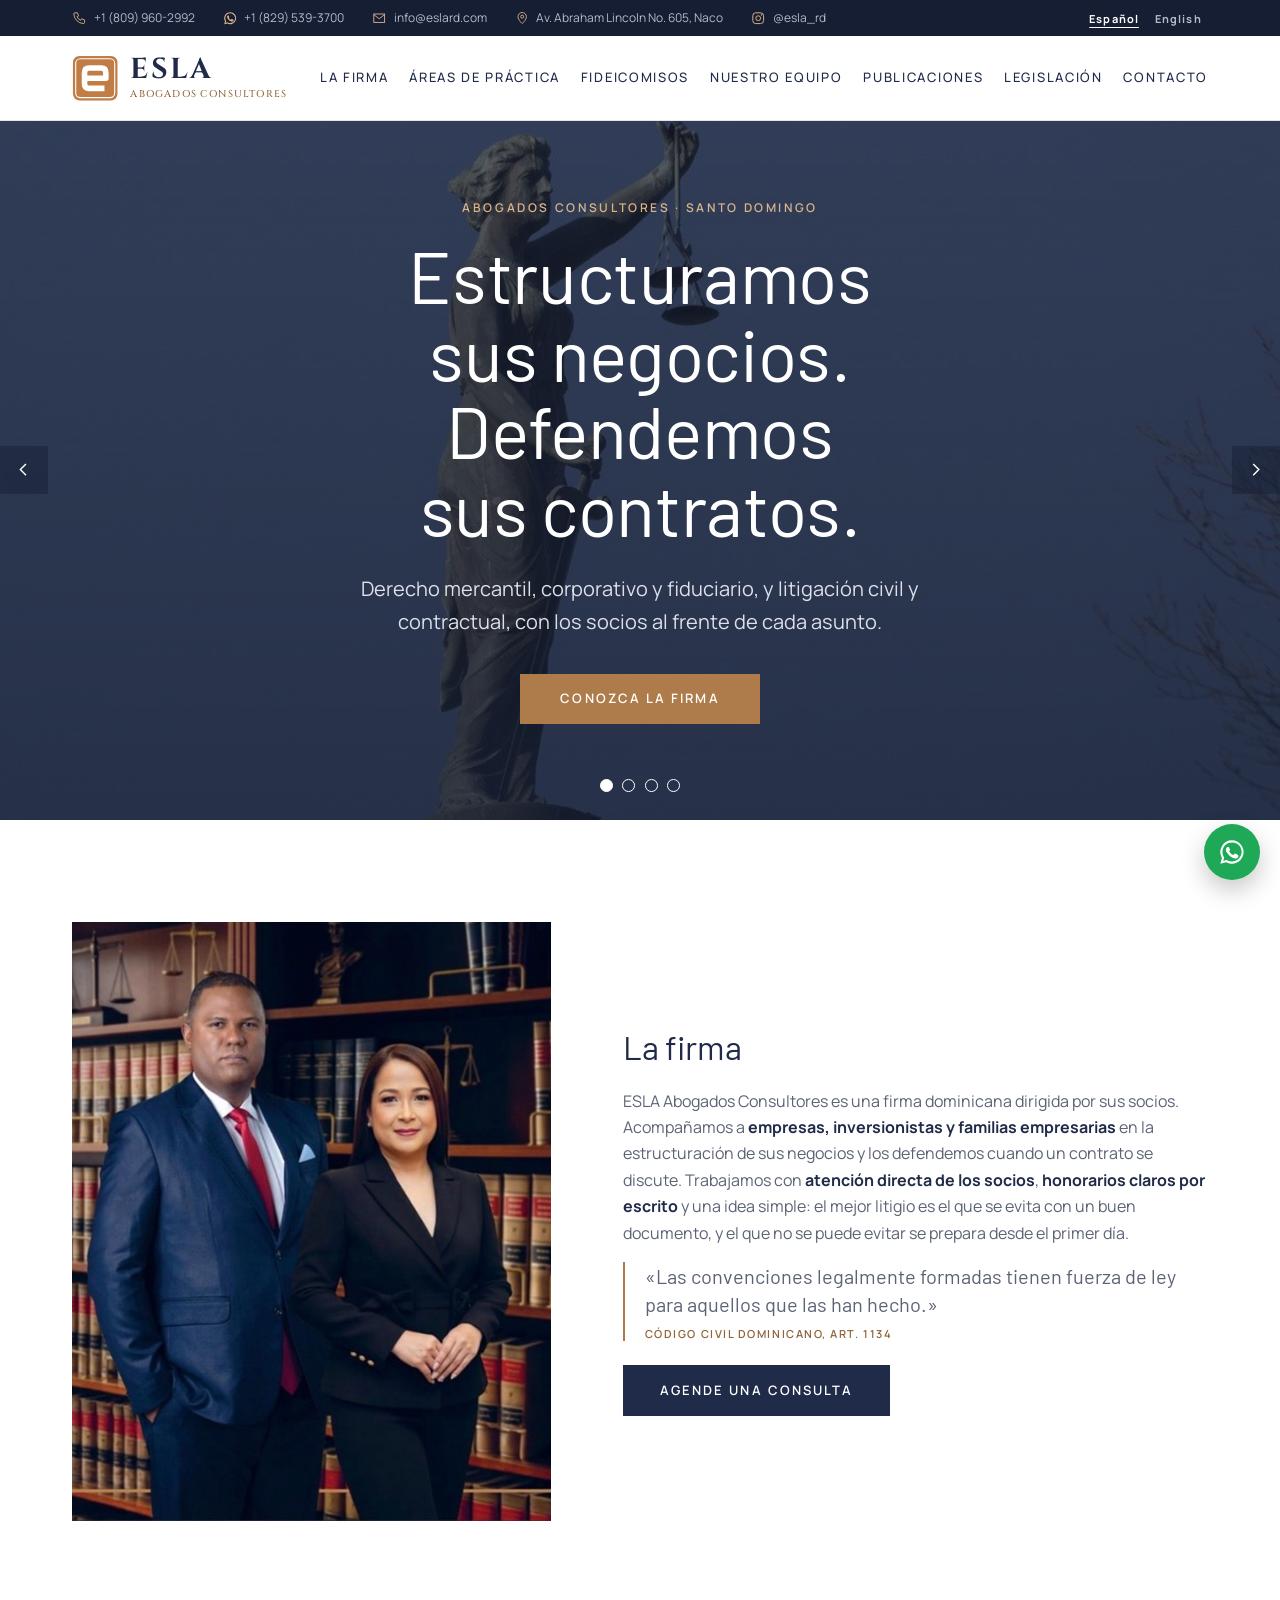
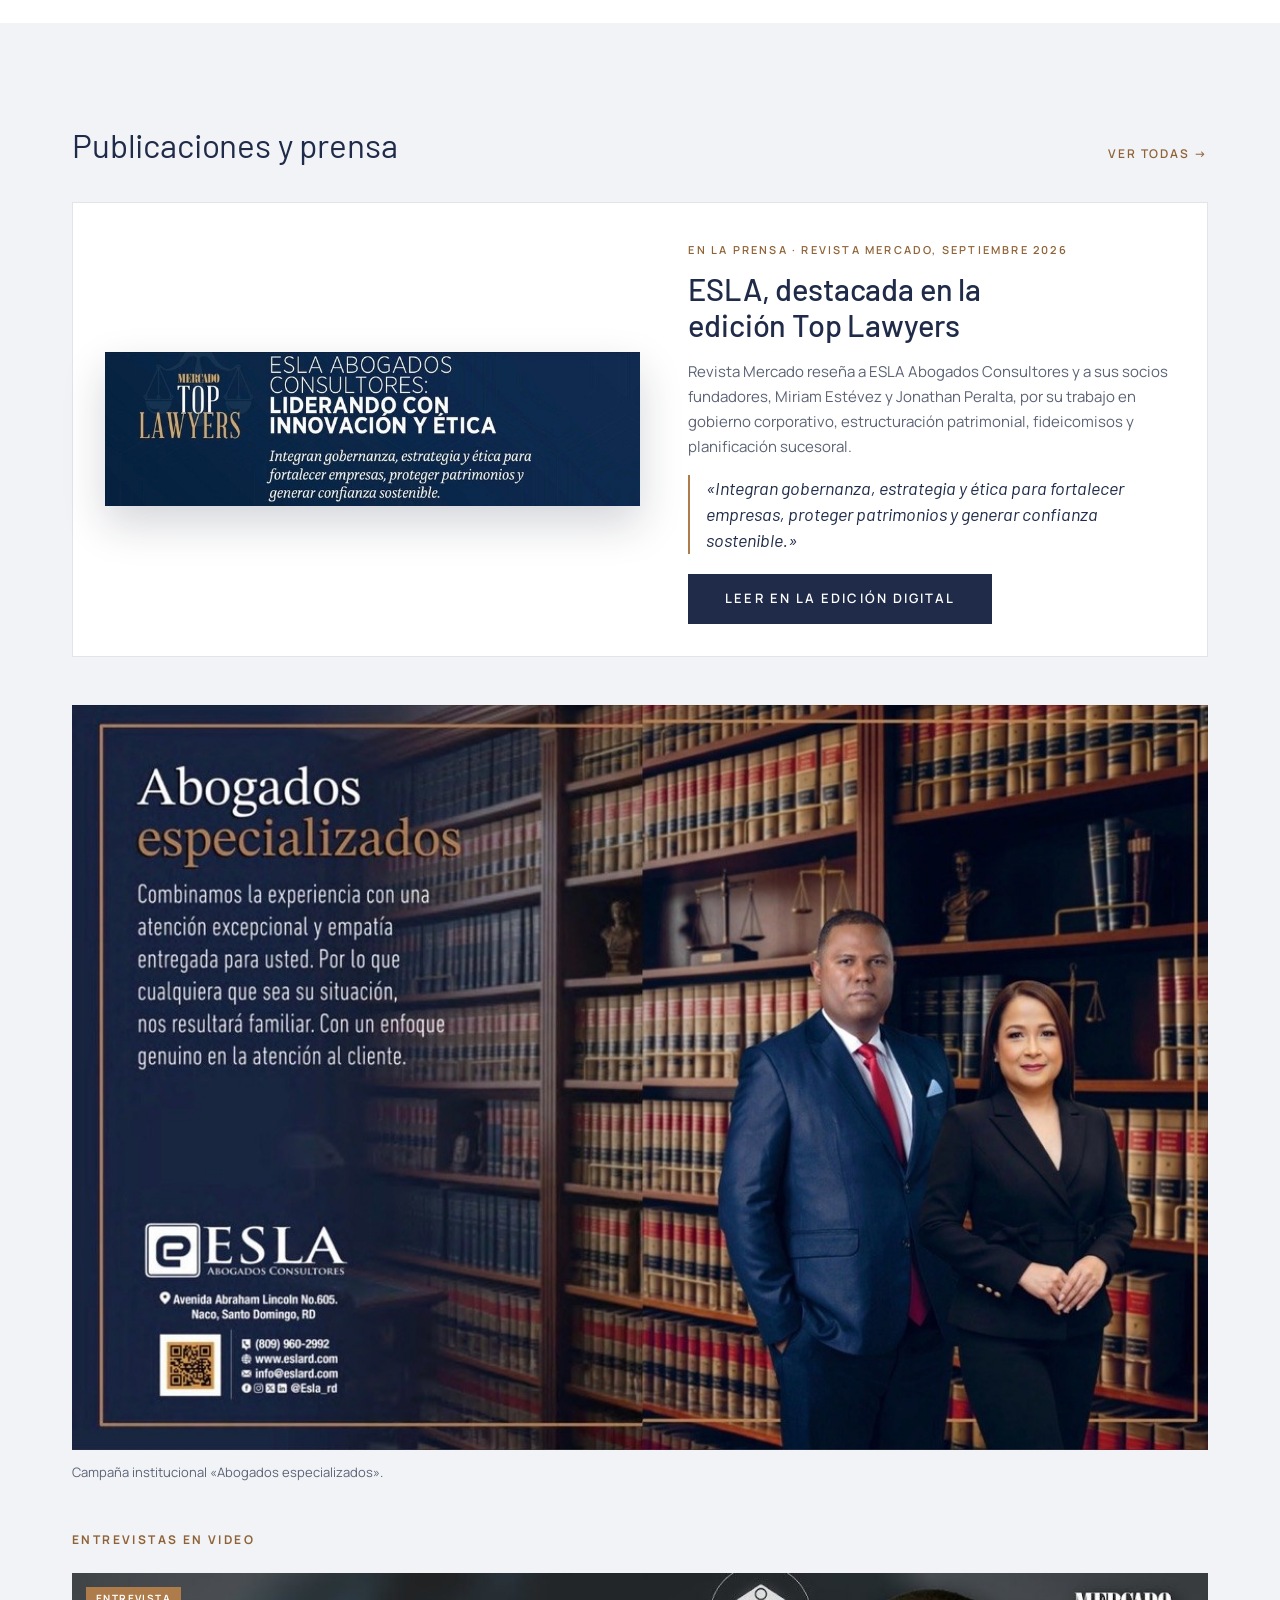
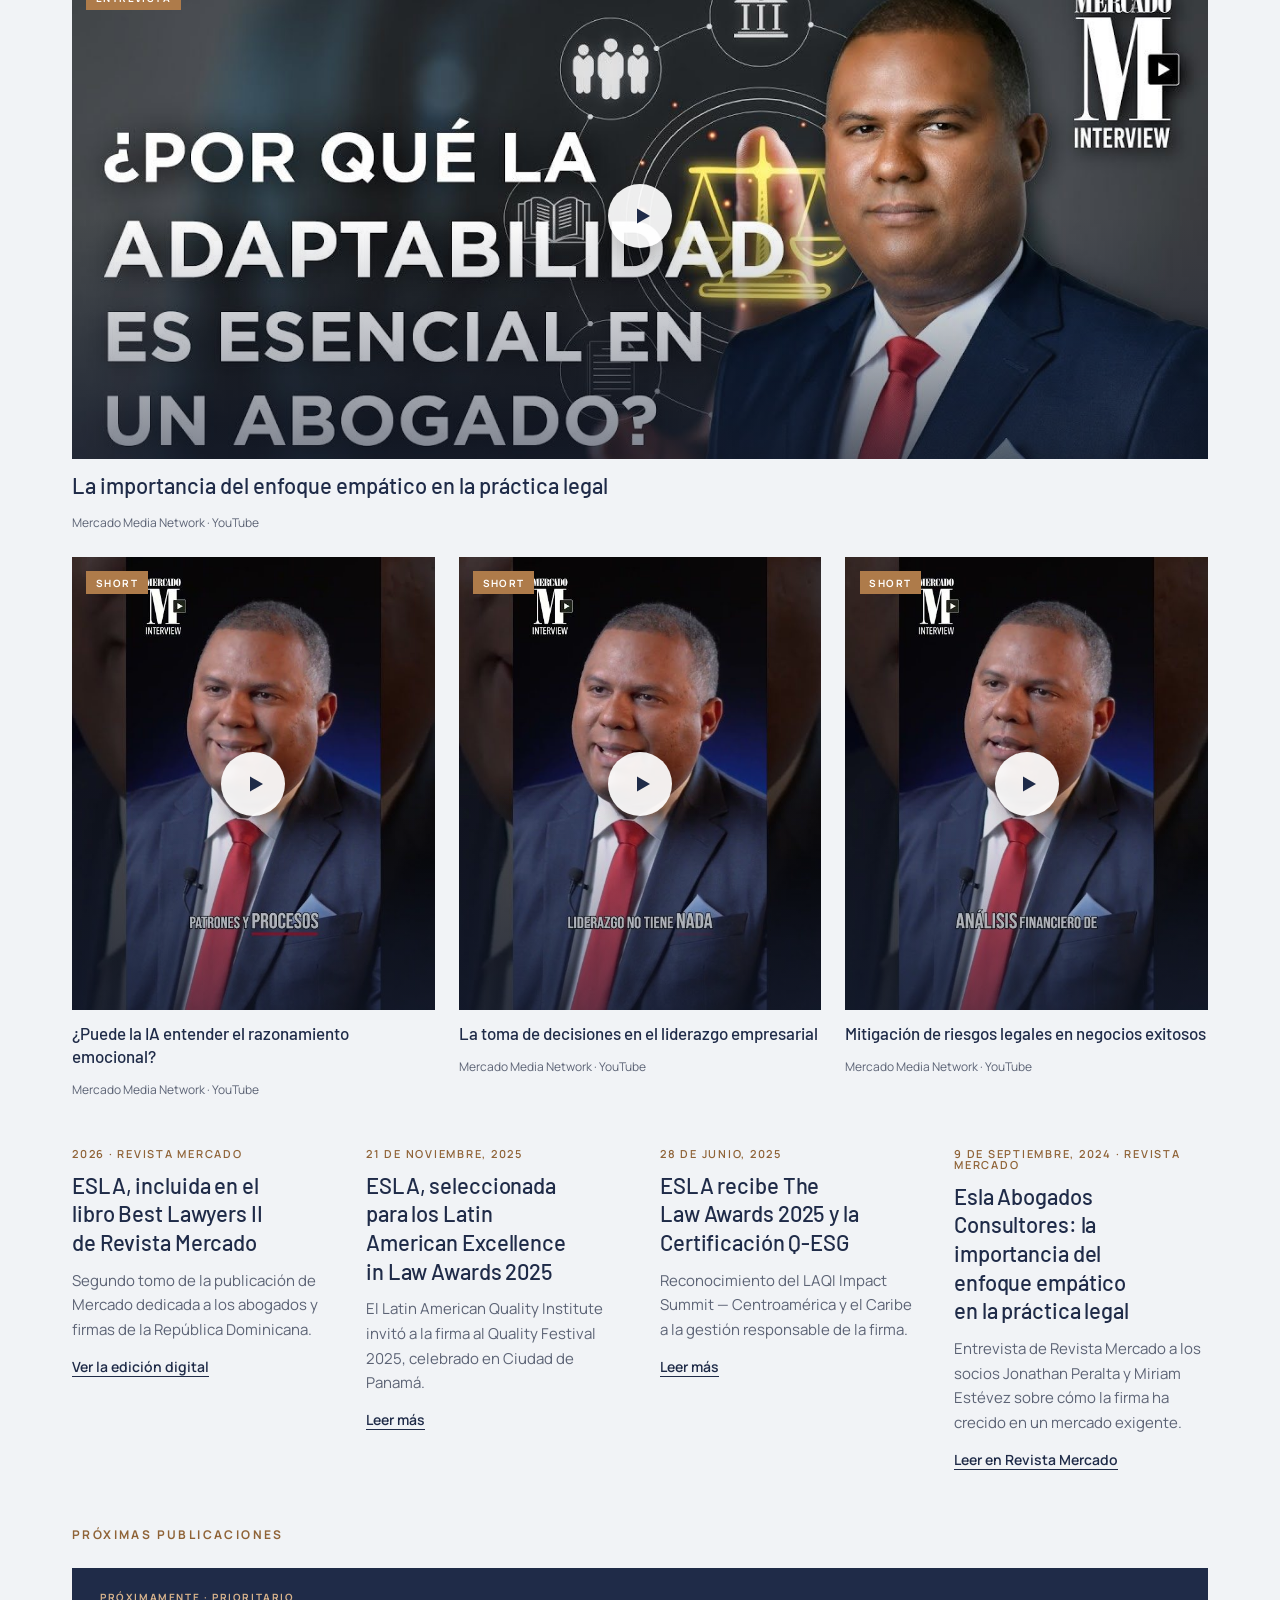
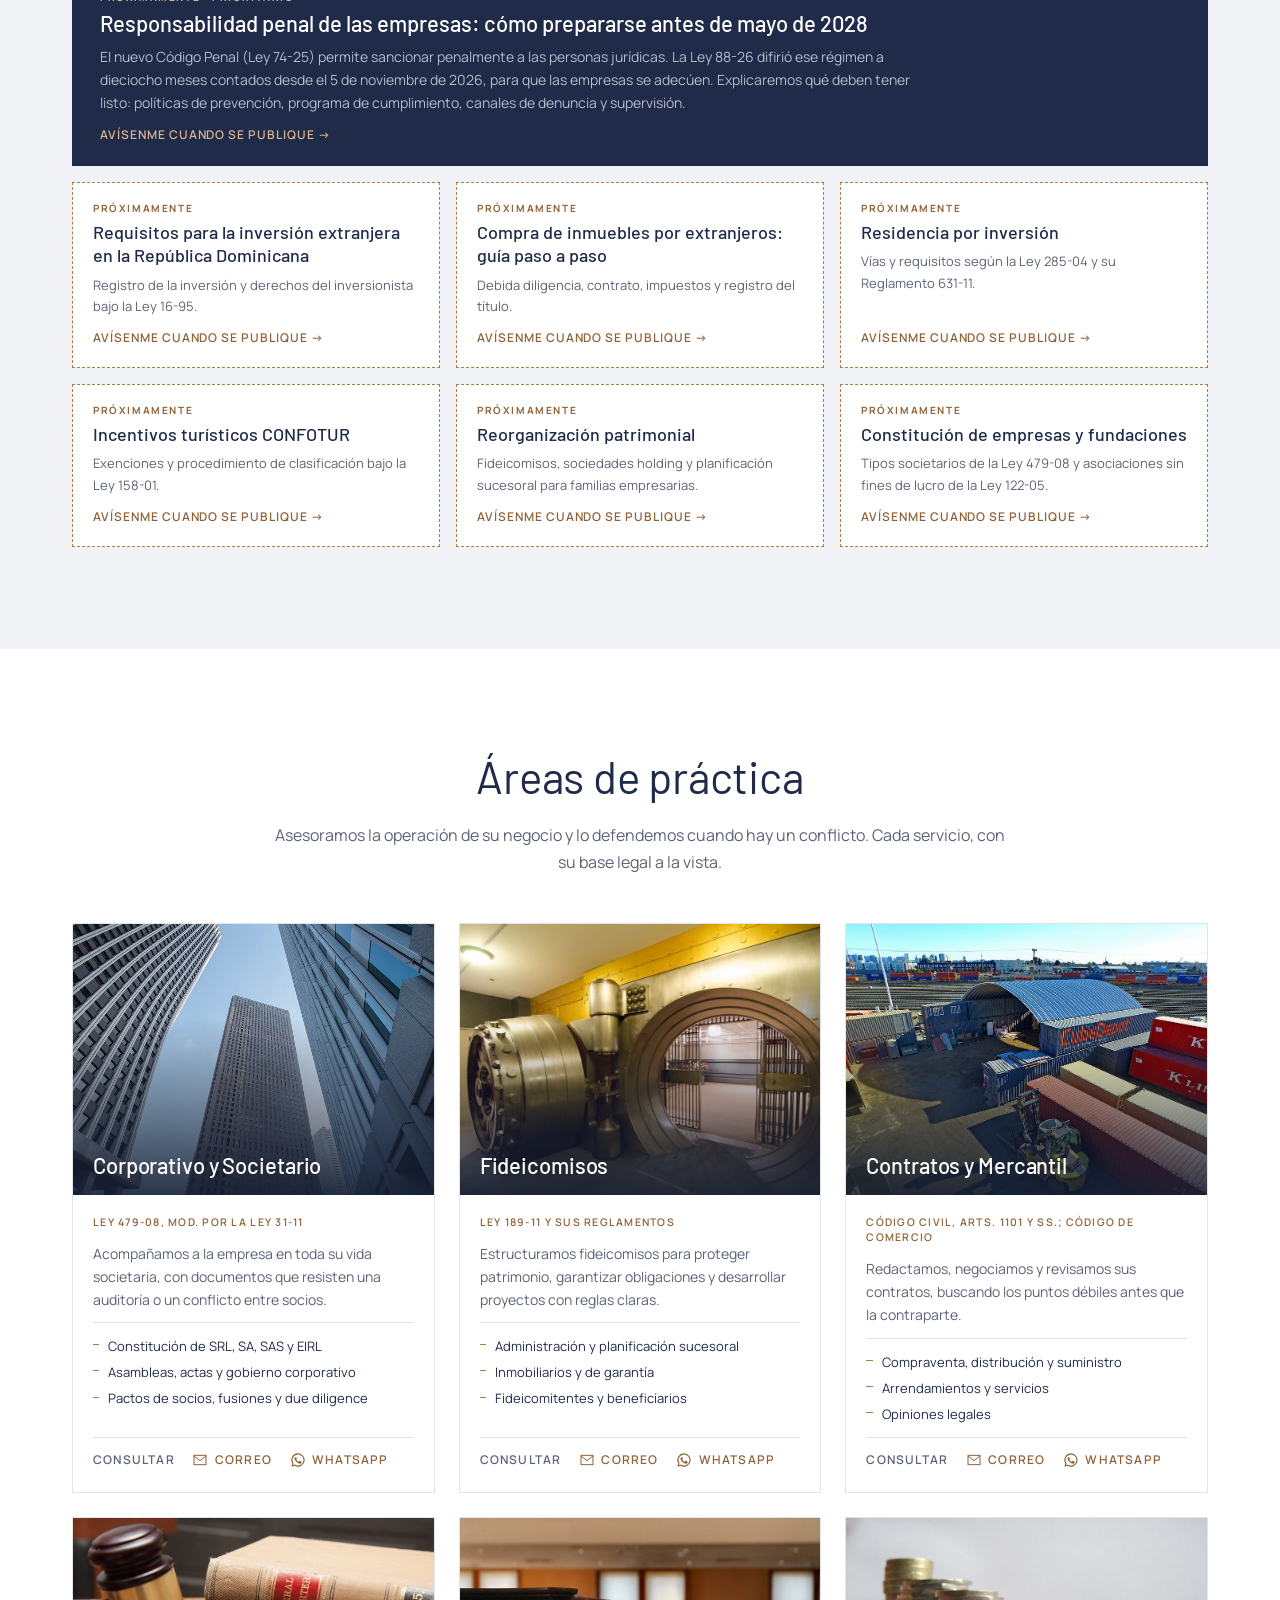
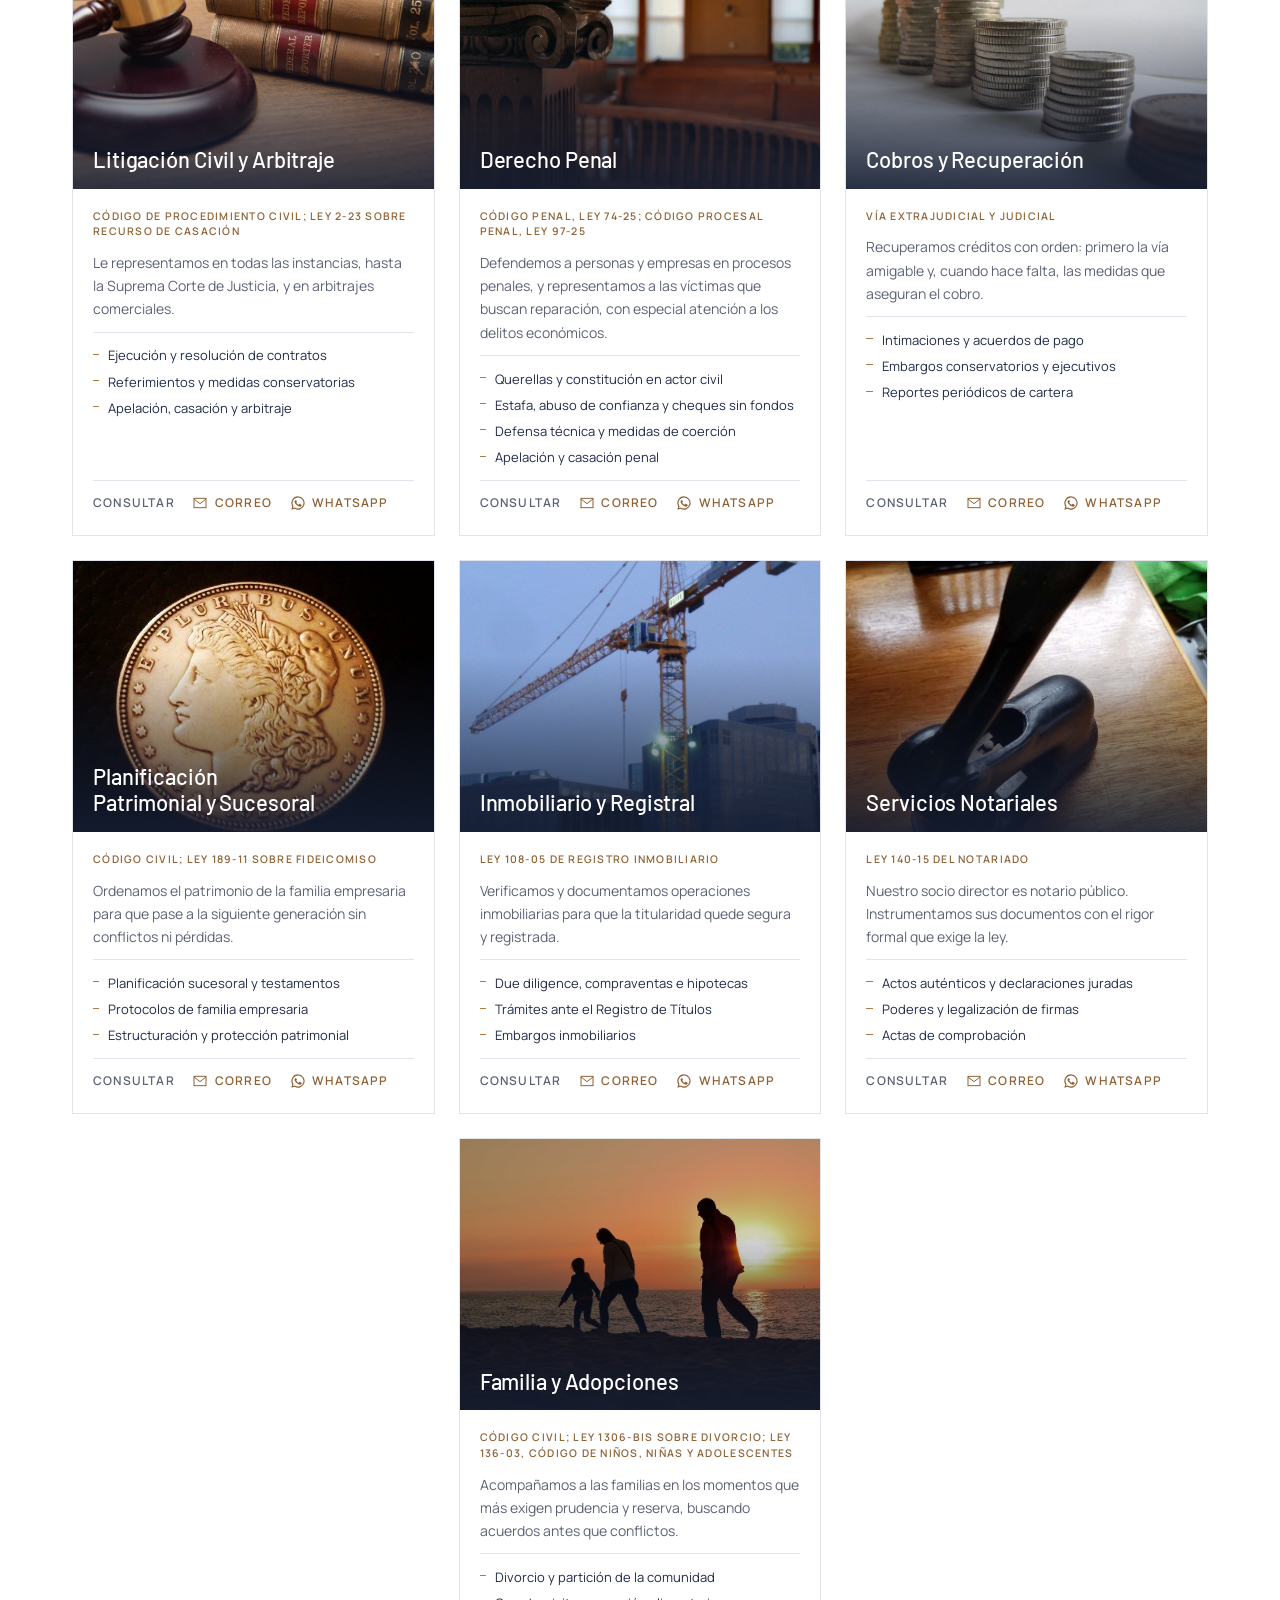
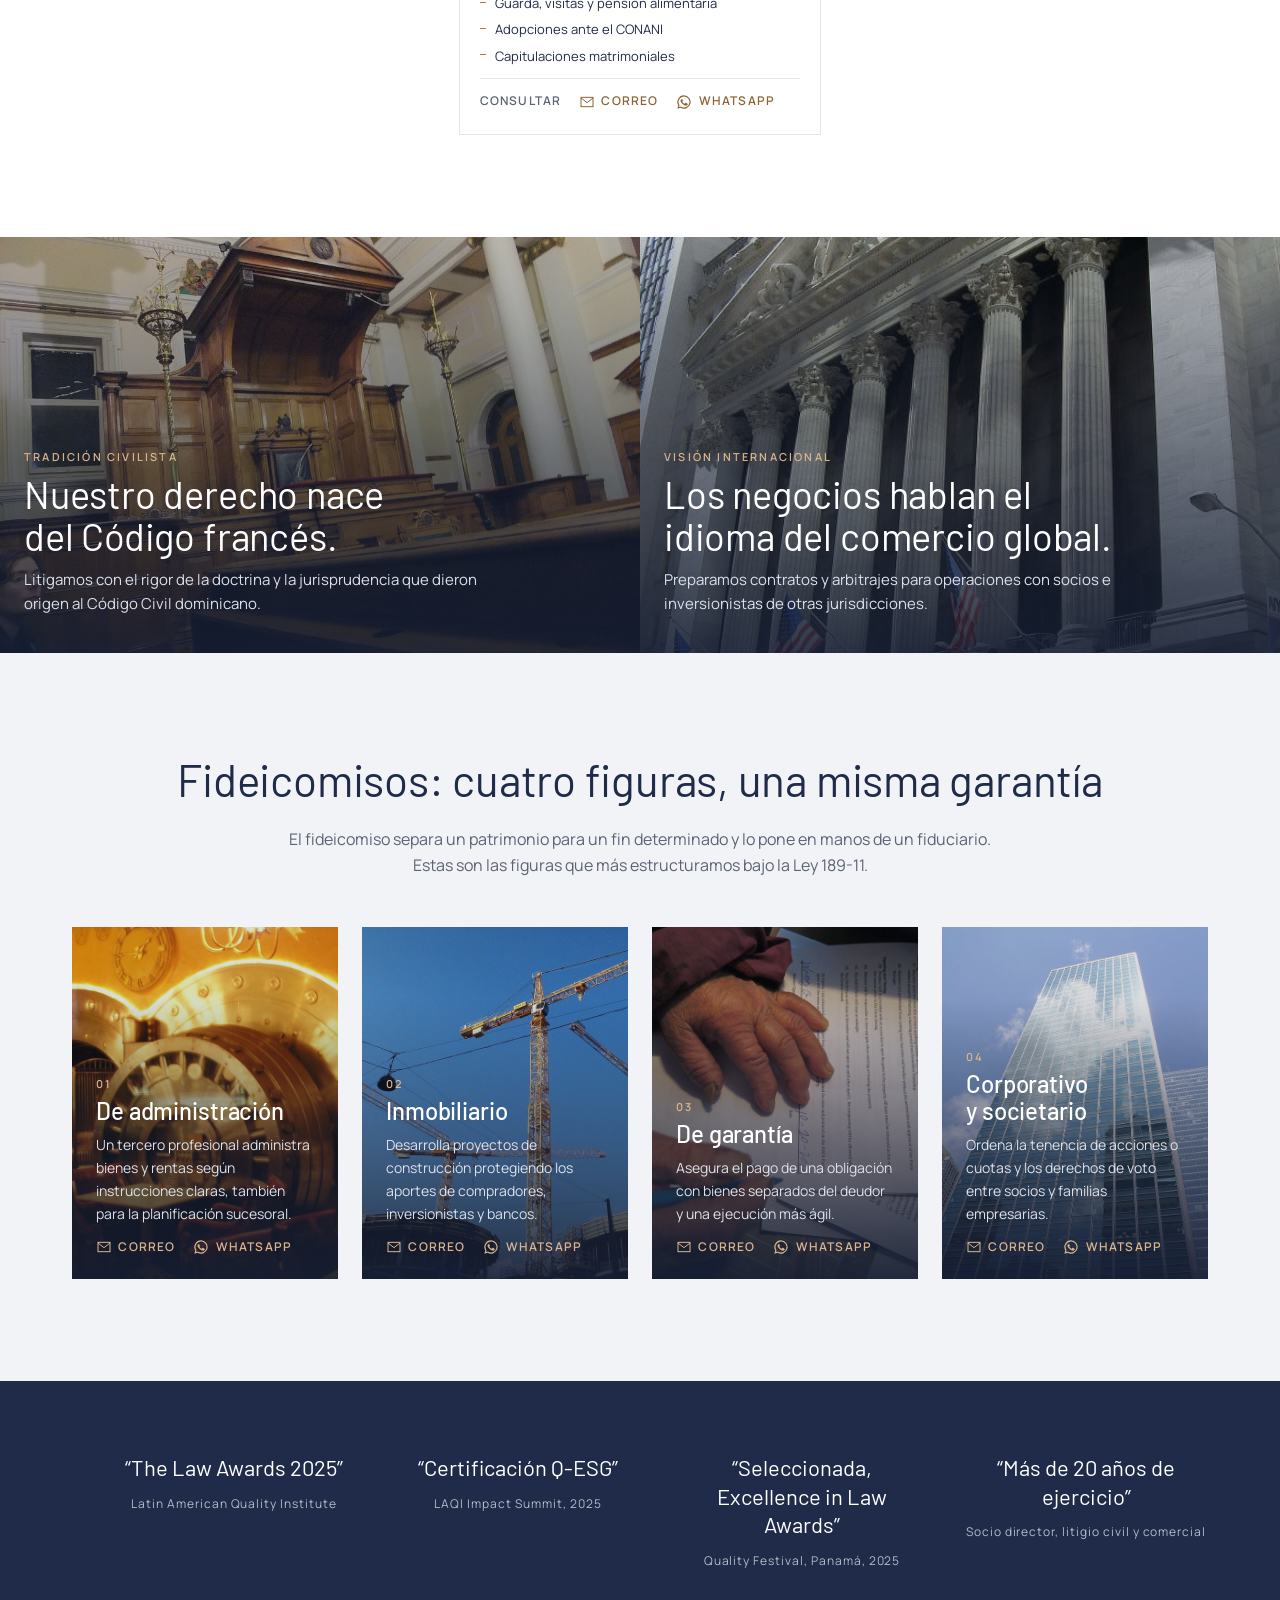
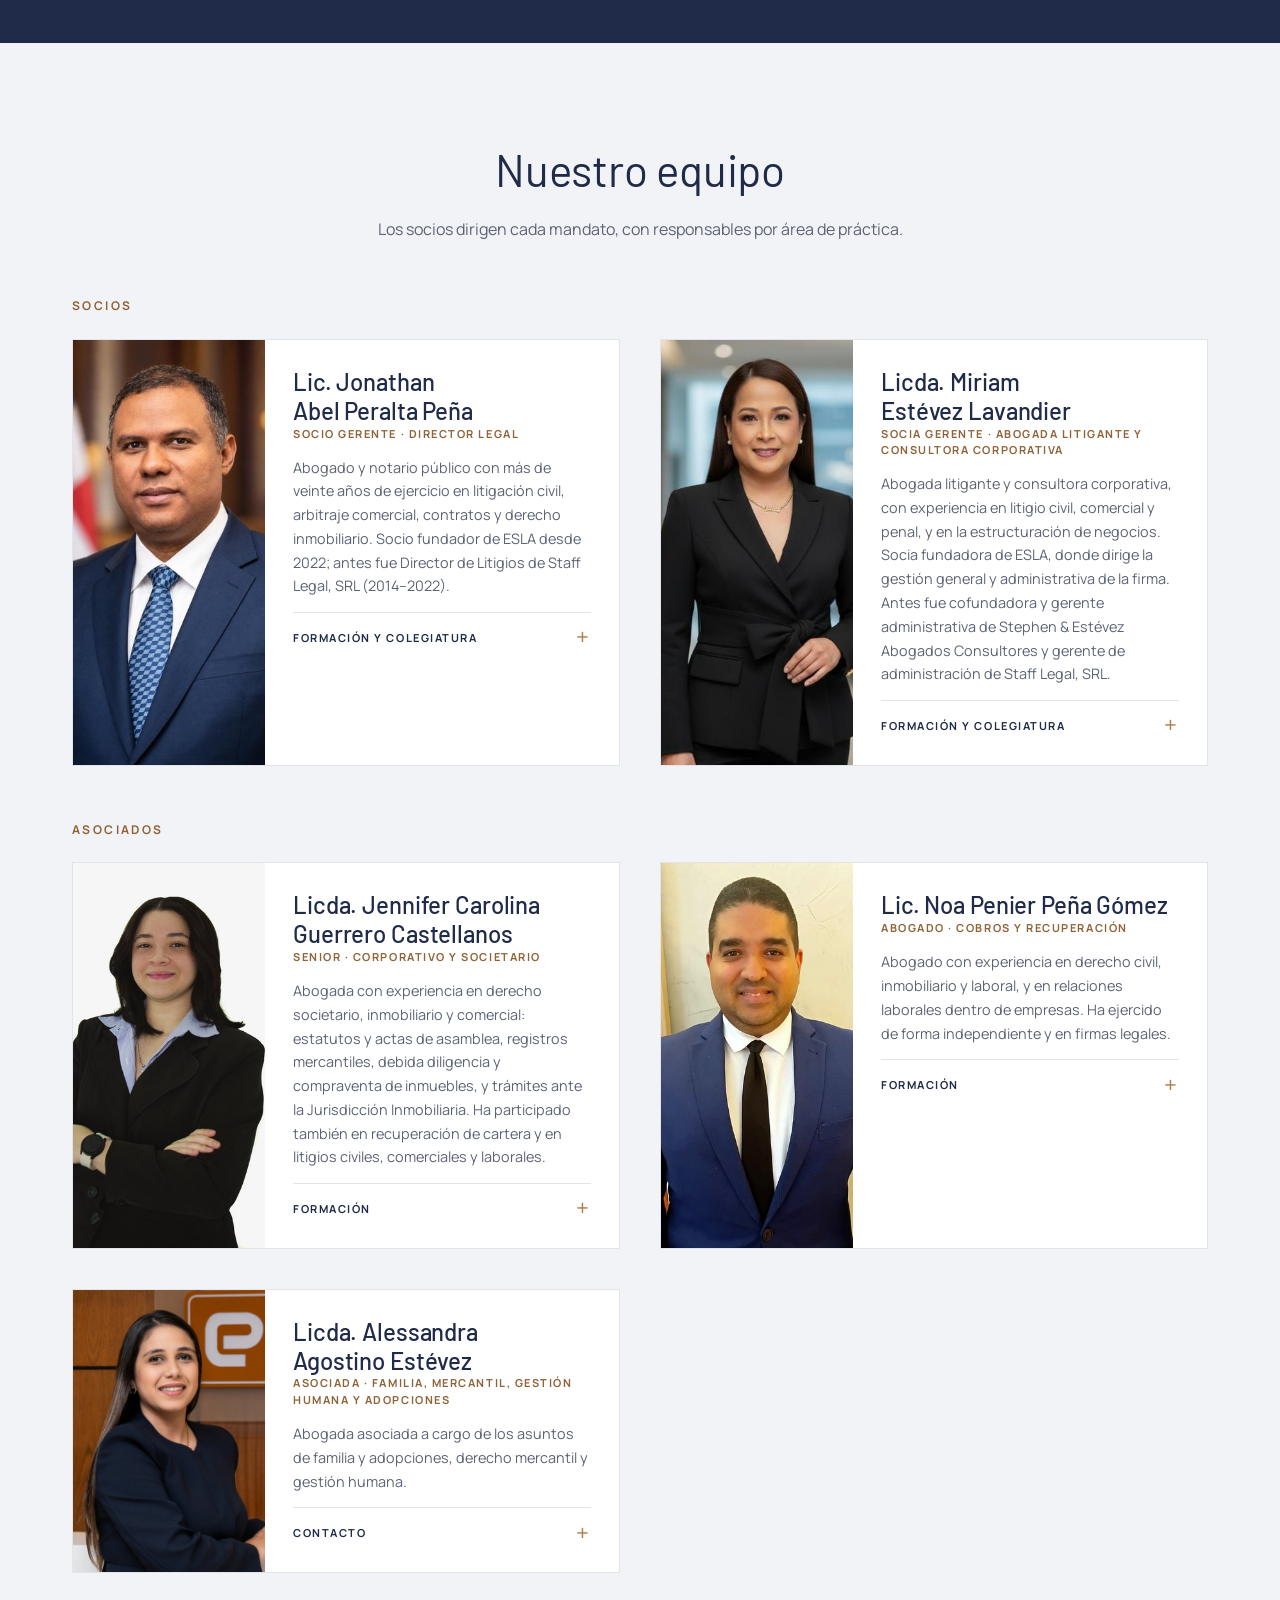
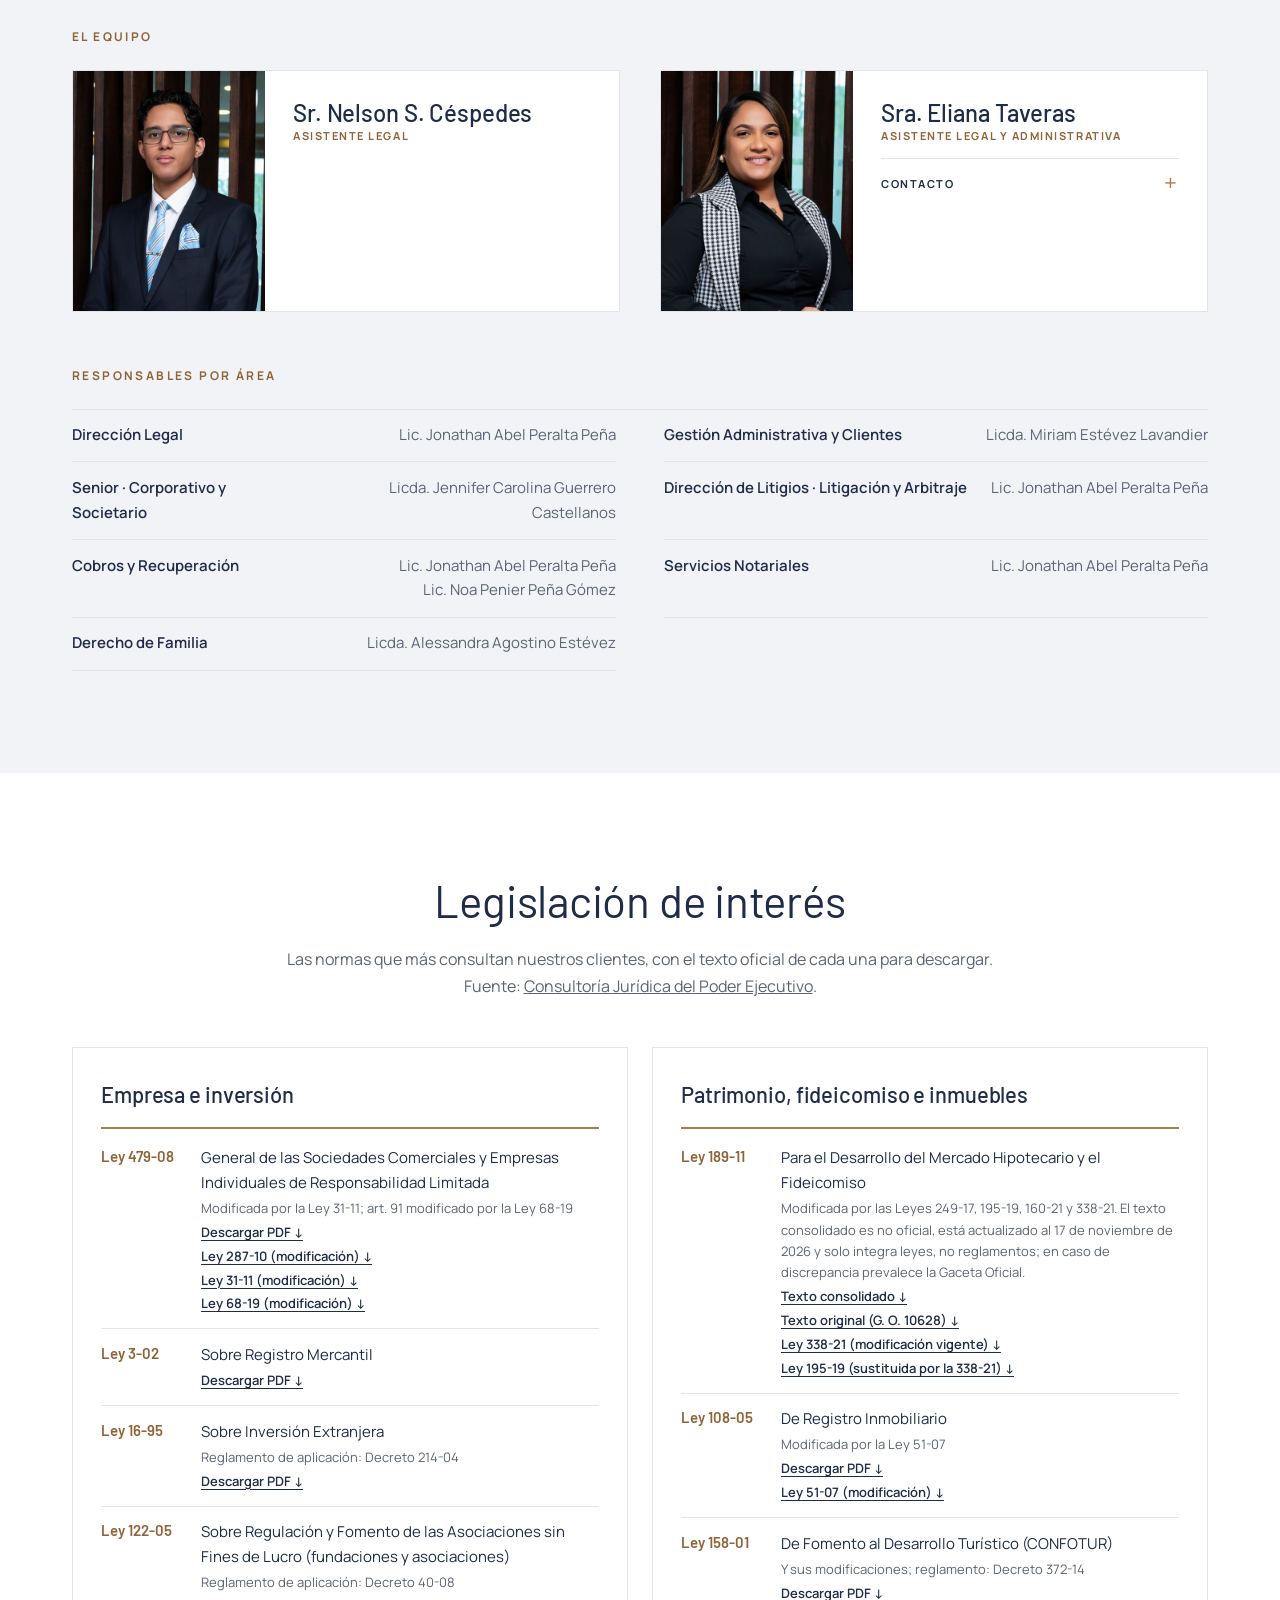
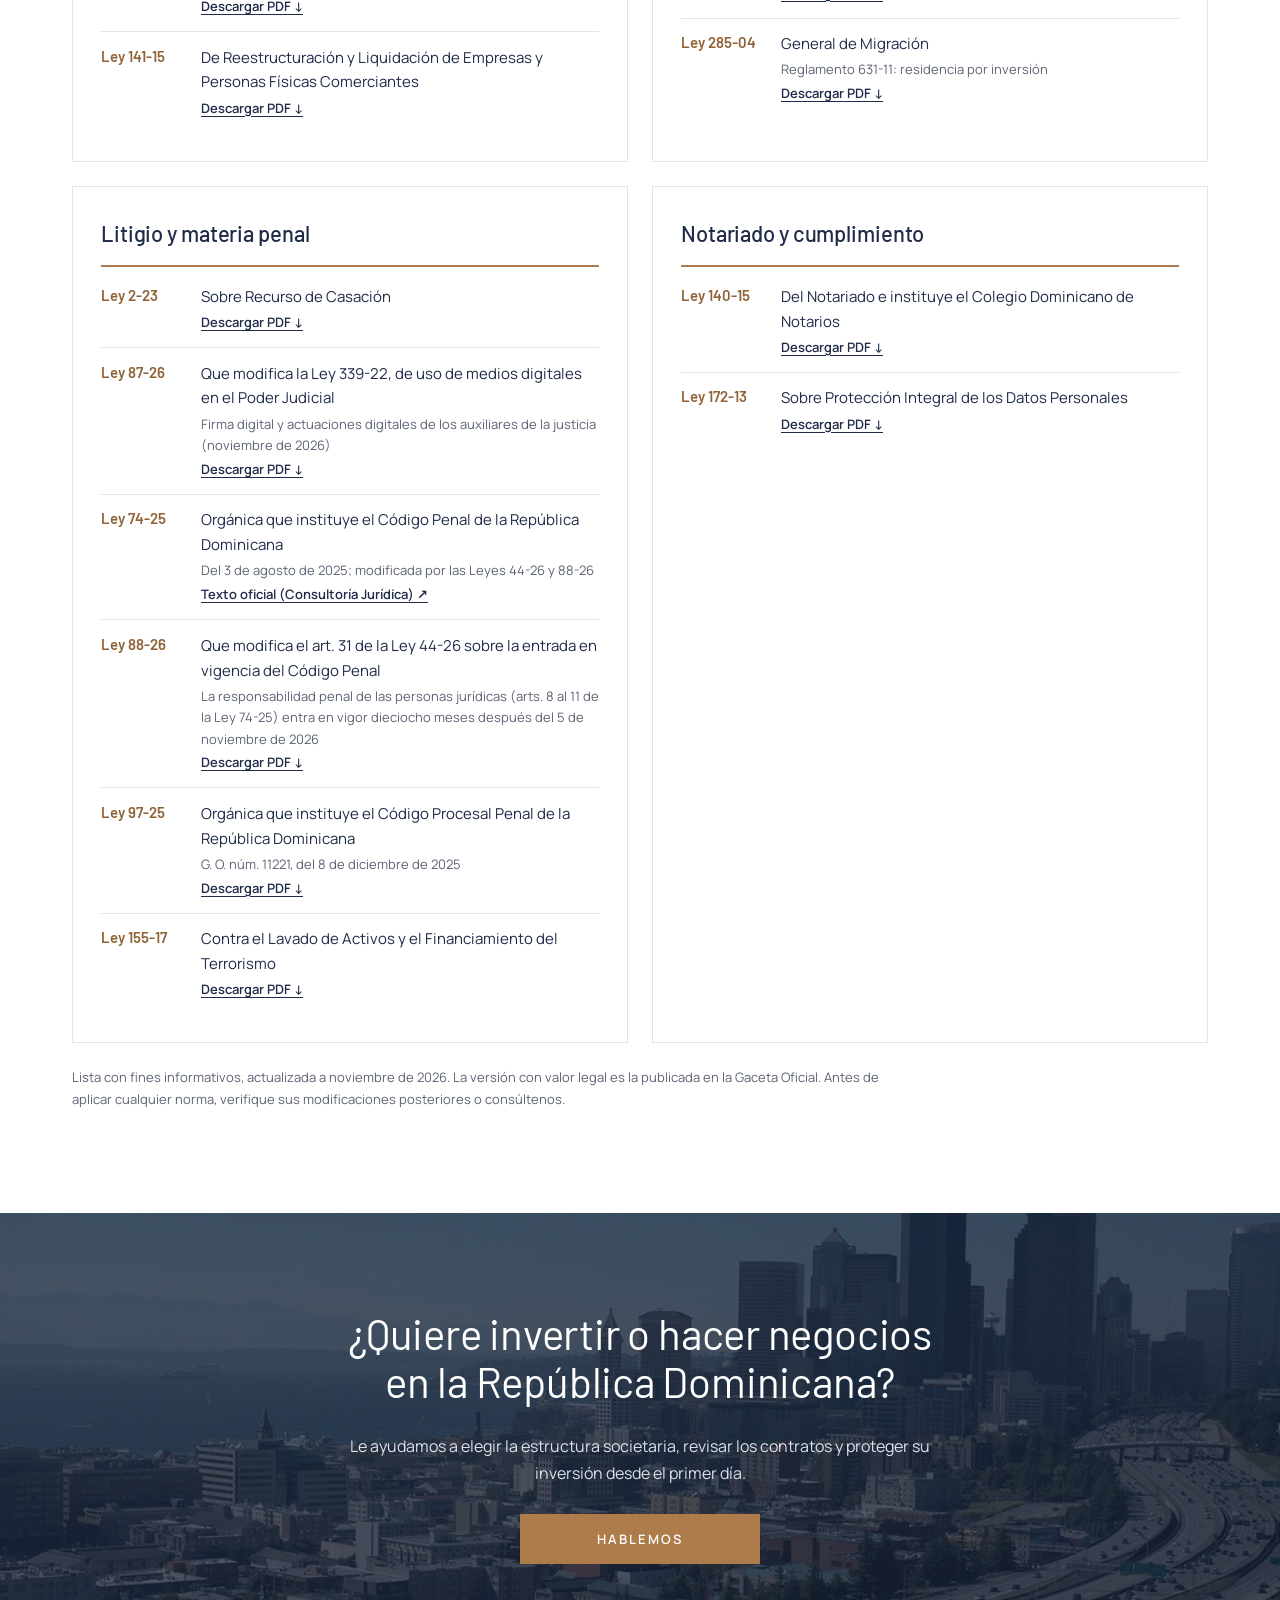
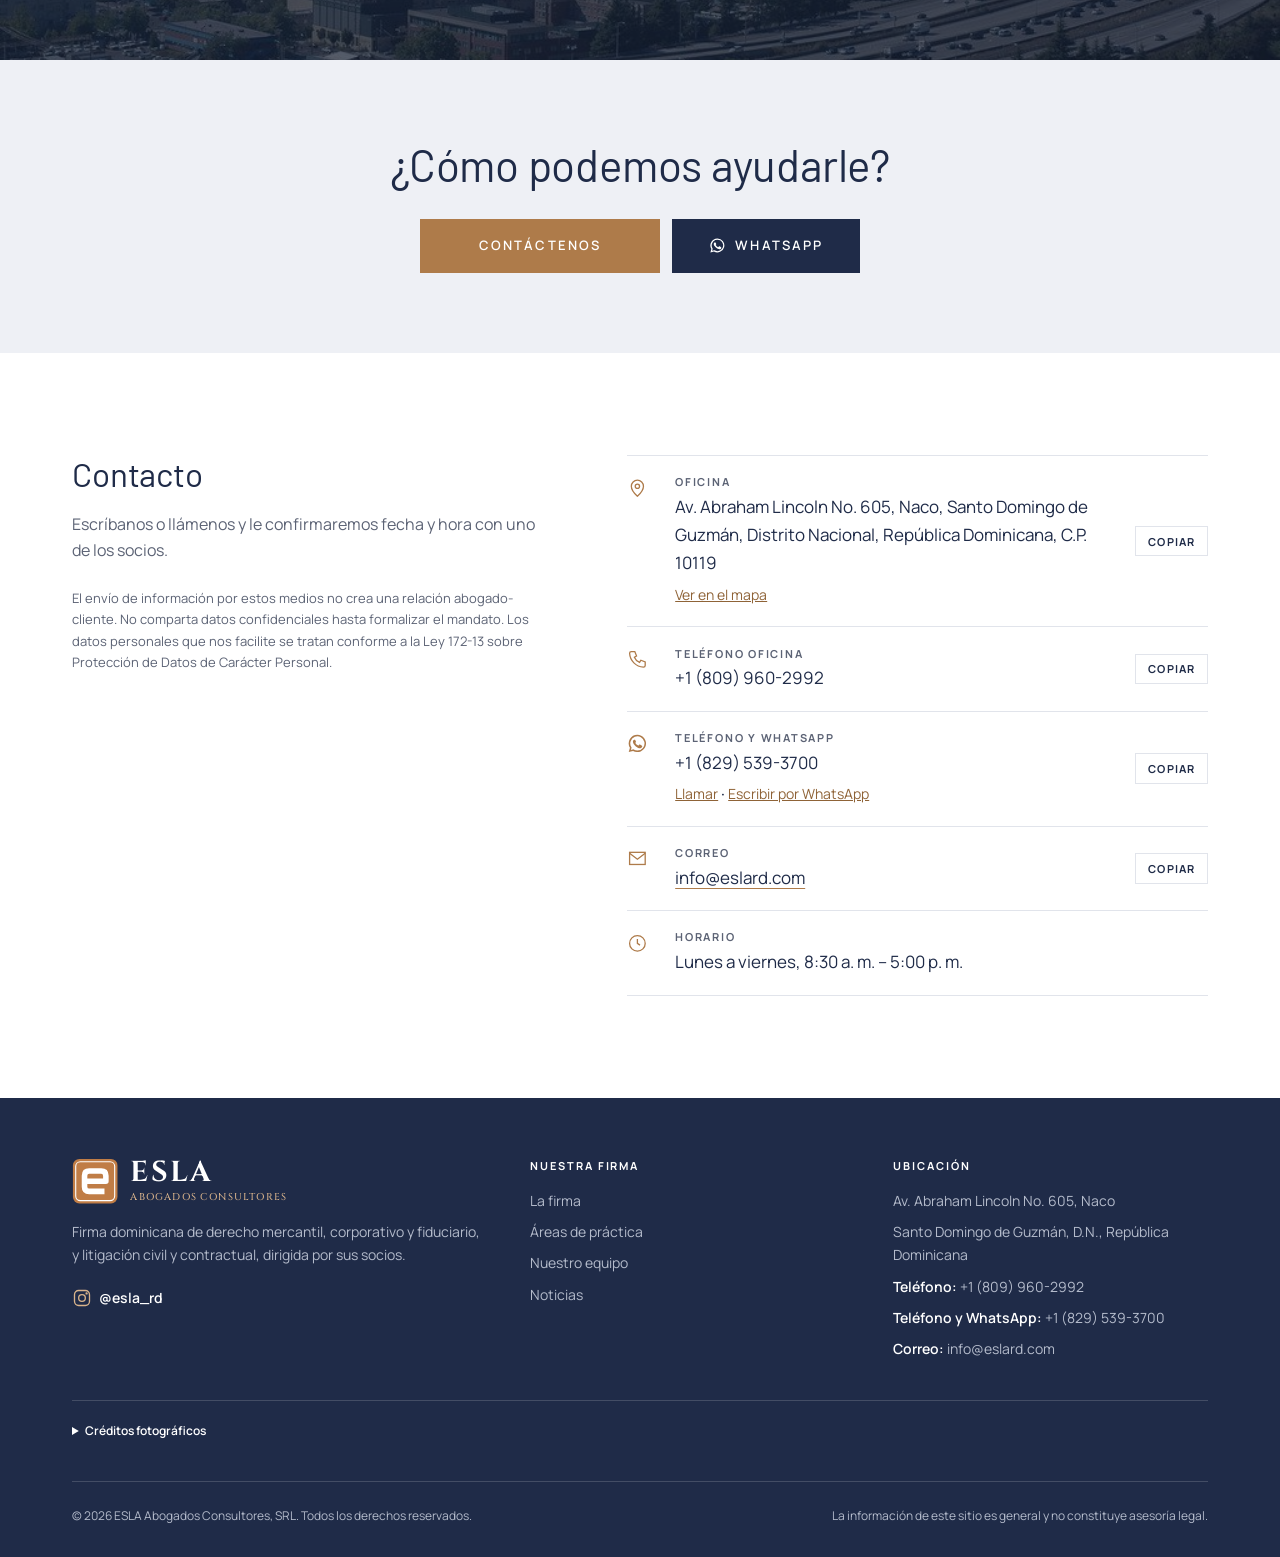
==== commit 04f90448: "Embudo de contacto: WhatsApp por área y «Avísenme cuando se publique» - Áreas de práctica y figuras " ====
--- a/index.html
+++ b/index.html
@@ -165,10 +165,21 @@
 .tile:hover .ph img { transform: scale(1.06); }
 .tile .ph h3 { position: absolute; z-index: 1; left: 1.25rem; right: 1.25rem; bottom: 1rem; color: #FFFFFF; font-size: 1.375rem; line-height: 1.2; font-weight: 500; }
 .tile-body { padding: 1.25rem 1.25rem 1.5rem; display: flex; flex-direction: column; gap: 0.7rem; }
-.tile-cta { margin-top: auto; padding-top: 0.9rem; font: 600 0.75rem/1.2 var(--f-body); letter-spacing: 0.12em; text-transform: uppercase; color: var(--gold-text); text-decoration: none; }
-.tile-cta:hover { color: var(--navy); text-decoration: underline; text-underline-offset: 4px; }
-.trust-cta { font: 600 0.75rem/1.2 var(--f-body); letter-spacing: 0.12em; text-transform: uppercase; color: var(--gold-soft); text-decoration: none; margin-top: 0.35rem; }
-.trust-cta:hover { color: #FFFFFF; text-decoration: underline; text-underline-offset: 4px; }
+.tile-actions, .trust-actions { display: flex; flex-wrap: wrap; align-items: center; gap: 0.5rem 1.1rem; font: 600 0.75rem/1.2 var(--f-body); letter-spacing: 0.1em; text-transform: uppercase; }
+.tile-actions { margin-top: auto; padding-top: 0.9rem; border-top: 1px solid var(--line); }
+.tile-actions .lbl { color: var(--muted); }
+.tile-actions a, .trust-actions a { display: inline-flex; align-items: center; gap: 0.4rem; text-decoration: none; color: var(--gold-text); }
+.tile-actions a:hover { color: var(--navy); text-decoration: underline; text-underline-offset: 4px; }
+.tile-actions svg, .trust-actions svg { width: 1rem; height: 1rem; flex: none; }
+.trust-actions { margin-top: 0.35rem; }
+.trust-actions .lbl { display: none; }
+.trust-actions a { color: var(--gold-soft); }
+.trust-actions a:hover { color: #FFFFFF; text-decoration: underline; text-underline-offset: 4px; }
+.upcoming article { grid-template-rows: auto auto 1fr auto; }
+.upcoming a.notify { margin-top: 0.35rem; font: 600 0.75rem/1.3 var(--f-body); letter-spacing: 0.08em; text-transform: uppercase; color: var(--gold-text); text-decoration: none; }
+.upcoming a.notify:hover { color: var(--navy); text-decoration: underline; text-underline-offset: 4px; }
+.upcoming article.featured a.notify { color: var(--gold-soft); }
+.upcoming article.featured a.notify:hover { color: #FFFFFF; }
 
 .tile .ref { font: 600 0.6563rem/1.5 var(--f-body); letter-spacing: 0.12em; text-transform: uppercase; color: var(--gold-text); }
 .tile p { margin: 0; color: var(--muted); font-size: 0.875rem; }
@@ -601,13 +612,13 @@
 
     <h3 class="sub-title"><span lang="es">Próximas publicaciones</span><span lang="en">Upcoming insights</span></h3>
     <div class="upcoming">
-      <article class="featured"><span class="soon"><span lang="es">Próximamente · Prioritario</span><span lang="en">Coming soon · Priority</span></span><h4><span lang="es">Responsabilidad penal de las empresas: cómo prepararse antes de mayo de 2028</span><span lang="en">Corporate criminal liability: how to prepare before May 2028</span></h4><p><span lang="es">El nuevo Código Penal (Ley 74-25) permite sancionar penalmente a las personas jurídicas. La Ley 88-26 difirió ese régimen a dieciocho meses contados desde el 5 de noviembre de 2026, para que las empresas se adecúen. Explicaremos qué deben tener listo: políticas de prevención, programa de cumplimiento, canales de denuncia y supervisión.</span><span lang="en">The new Criminal Code (Law 74-25) allows companies to be held criminally liable. Law 88-26 deferred that regime to eighteen months from November 5, 2026, so companies can adapt. We will explain what they need in place: prevention policies, a compliance program, whistleblowing channels and oversight.</span></p></article>
-      <article><span class="soon"><span lang="es">Próximamente</span><span lang="en">Coming soon</span></span><h4><span lang="es">Requisitos para la inversión extranjera en la República Dominicana</span><span lang="en">Requirements for foreign investment in the Dominican Republic</span></h4><p><span lang="es">Registro de la inversión y derechos del inversionista bajo la Ley 16-95.</span><span lang="en">Investment registration and investor rights under Law 16-95.</span></p></article>
-      <article><span class="soon"><span lang="es">Próximamente</span><span lang="en">Coming soon</span></span><h4><span lang="es">Compra de inmuebles por extranjeros: guía paso a paso</span><span lang="en">Buying property as a foreigner: a step-by-step guide</span></h4><p><span lang="es">Debida diligencia, contrato, impuestos y registro del título.</span><span lang="en">Due diligence, contract, taxes and title registration.</span></p></article>
-      <article><span class="soon"><span lang="es">Próximamente</span><span lang="en">Coming soon</span></span><h4><span lang="es">Residencia por inversión</span><span lang="en">Residency by investment</span></h4><p><span lang="es">Vías y requisitos según la Ley 285-04 y su Reglamento 631-11.</span><span lang="en">Routes and requirements under Law 285-04 and Regulation 631-11.</span></p></article>
-      <article><span class="soon"><span lang="es">Próximamente</span><span lang="en">Coming soon</span></span><h4><span lang="es">Incentivos turísticos CONFOTUR</span><span lang="en">CONFOTUR tourism incentives</span></h4><p><span lang="es">Exenciones y procedimiento de clasificación bajo la Ley 158-01.</span><span lang="en">Exemptions and the approval process under Law 158-01.</span></p></article>
-      <article><span class="soon"><span lang="es">Próximamente</span><span lang="en">Coming soon</span></span><h4><span lang="es">Reorganización patrimonial</span><span lang="en">Wealth restructuring</span></h4><p><span lang="es">Fideicomisos, sociedades holding y planificación sucesoral para familias empresarias.</span><span lang="en">Trusts, holding companies and estate planning for business families.</span></p></article>
-      <article><span class="soon"><span lang="es">Próximamente</span><span lang="en">Coming soon</span></span><h4><span lang="es">Constitución de empresas y fundaciones</span><span lang="en">Setting up companies and foundations</span></h4><p><span lang="es">Tipos societarios de la Ley 479-08 y asociaciones sin fines de lucro de la Ley 122-05.</span><span lang="en">Company types under Law 479-08 and non-profits under Law 122-05.</span></p></article>
+      <article class="featured"><span class="soon"><span lang="es">Próximamente · Prioritario</span><span lang="en">Coming soon · Priority</span></span><h4><span lang="es">Responsabilidad penal de las empresas: cómo prepararse antes de mayo de 2028</span><span lang="en">Corporate criminal liability: how to prepare before May 2028</span></h4><p><span lang="es">El nuevo Código Penal (Ley 74-25) permite sancionar penalmente a las personas jurídicas. La Ley 88-26 difirió ese régimen a dieciocho meses contados desde el 5 de noviembre de 2026, para que las empresas se adecúen. Explicaremos qué deben tener listo: políticas de prevención, programa de cumplimiento, canales de denuncia y supervisión.</span><span lang="en">The new Criminal Code (Law 74-25) allows companies to be held criminally liable. Law 88-26 deferred that regime to eighteen months from November 5, 2026, so companies can adapt. We will explain what they need in place: prevention policies, a compliance program, whistleblowing channels and oversight.</span></p><a class="notify" lang="es" href="mailto:info@eslard.com?subject=Aviso%20de%20publicaci%C3%B3n%3A%20Responsabilidad%20penal%20de%20las%20empresas%3A%20c%C3%B3mo%20prepararse%20antes%20de%20mayo%20de%202028&amp;body=Por%20favor%2C%20av%C3%ADsenme%20cuando%20publiquen%20%C2%ABResponsabilidad%20penal%20de%20las%20empresas%3A%20c%C3%B3mo%20prepararse%20antes%20de%20mayo%20de%202028%C2%BB.%0A%0ANombre%3A%0AEmpresa%20%28si%20aplica%29%3A%0ATel%C3%A9fono%20%2F%20WhatsApp%20%28opcional%29%3A%0A%0AAutorizo%20a%20ESLA%20Abogados%20Consultores%20a%20usar%20estos%20datos%20solo%20para%20enviarme%20esta%20publicaci%C3%B3n%20y%20responder%20a%20mi%20inter%C3%A9s.">Avísenme cuando se publique →</a><a class="notify" lang="en" href="mailto:info@eslard.com?subject=Publication%20alert%3A%20Corporate%20criminal%20liability%3A%20how%20to%20prepare%20before%20May%202028&amp;body=Please%20let%20me%20know%20when%20you%20publish%20%E2%80%9CCorporate%20criminal%20liability%3A%20how%20to%20prepare%20before%20May%202028%E2%80%9D.%0A%0AName%3A%0ACompany%20%28if%20any%29%3A%0APhone%20%2F%20WhatsApp%20%28optional%29%3A%0A%0AI%20authorize%20ESLA%20Abogados%20Consultores%20to%20use%20these%20details%20only%20to%20send%20me%20this%20publication%20and%20respond%20to%20my%20interest.">Notify me when it is published →</a></article>
+      <article><span class="soon"><span lang="es">Próximamente</span><span lang="en">Coming soon</span></span><h4><span lang="es">Requisitos para la inversión extranjera en la República Dominicana</span><span lang="en">Requirements for foreign investment in the Dominican Republic</span></h4><p><span lang="es">Registro de la inversión y derechos del inversionista bajo la Ley 16-95.</span><span lang="en">Investment registration and investor rights under Law 16-95.</span></p><a class="notify" lang="es" href="mailto:info@eslard.com?subject=Aviso%20de%20publicaci%C3%B3n%3A%20Requisitos%20para%20la%20inversi%C3%B3n%20extranjera%20en%20la%20Rep%C3%BAblica%20Dominicana&amp;body=Por%20favor%2C%20av%C3%ADsenme%20cuando%20publiquen%20%C2%ABRequisitos%20para%20la%20inversi%C3%B3n%20extranjera%20en%20la%20Rep%C3%BAblica%20Dominicana%C2%BB.%0A%0ANombre%3A%0AEmpresa%20%28si%20aplica%29%3A%0ATel%C3%A9fono%20%2F%20WhatsApp%20%28opcional%29%3A%0A%0AAutorizo%20a%20ESLA%20Abogados%20Consultores%20a%20usar%20estos%20datos%20solo%20para%20enviarme%20esta%20publicaci%C3%B3n%20y%20responder%20a%20mi%20inter%C3%A9s.">Avísenme cuando se publique →</a><a class="notify" lang="en" href="mailto:info@eslard.com?subject=Publication%20alert%3A%20Requirements%20for%20foreign%20investment%20in%20the%20Dominican%20Republic&amp;body=Please%20let%20me%20know%20when%20you%20publish%20%E2%80%9CRequirements%20for%20foreign%20investment%20in%20the%20Dominican%20Republic%E2%80%9D.%0A%0AName%3A%0ACompany%20%28if%20any%29%3A%0APhone%20%2F%20WhatsApp%20%28optional%29%3A%0A%0AI%20authorize%20ESLA%20Abogados%20Consultores%20to%20use%20these%20details%20only%20to%20send%20me%20this%20publication%20and%20respond%20to%20my%20interest.">Notify me when it is published →</a></article>
+      <article><span class="soon"><span lang="es">Próximamente</span><span lang="en">Coming soon</span></span><h4><span lang="es">Compra de inmuebles por extranjeros: guía paso a paso</span><span lang="en">Buying property as a foreigner: a step-by-step guide</span></h4><p><span lang="es">Debida diligencia, contrato, impuestos y registro del título.</span><span lang="en">Due diligence, contract, taxes and title registration.</span></p><a class="notify" lang="es" href="mailto:info@eslard.com?subject=Aviso%20de%20publicaci%C3%B3n%3A%20Compra%20de%20inmuebles%20por%20extranjeros%3A%20gu%C3%ADa%20paso%20a%20paso&amp;body=Por%20favor%2C%20av%C3%ADsenme%20cuando%20publiquen%20%C2%ABCompra%20de%20inmuebles%20por%20extranjeros%3A%20gu%C3%ADa%20paso%20a%20paso%C2%BB.%0A%0ANombre%3A%0AEmpresa%20%28si%20aplica%29%3A%0ATel%C3%A9fono%20%2F%20WhatsApp%20%28opcional%29%3A%0A%0AAutorizo%20a%20ESLA%20Abogados%20Consultores%20a%20usar%20estos%20datos%20solo%20para%20enviarme%20esta%20publicaci%C3%B3n%20y%20responder%20a%20mi%20inter%C3%A9s.">Avísenme cuando se publique →</a><a class="notify" lang="en" href="mailto:info@eslard.com?subject=Publication%20alert%3A%20Buying%20property%20as%20a%20foreigner%3A%20a%20step-by-step%20guide&amp;body=Please%20let%20me%20know%20when%20you%20publish%20%E2%80%9CBuying%20property%20as%20a%20foreigner%3A%20a%20step-by-step%20guide%E2%80%9D.%0A%0AName%3A%0ACompany%20%28if%20any%29%3A%0APhone%20%2F%20WhatsApp%20%28optional%29%3A%0A%0AI%20authorize%20ESLA%20Abogados%20Consultores%20to%20use%20these%20details%20only%20to%20send%20me%20this%20publication%20and%20respond%20to%20my%20interest.">Notify me when it is published →</a></article>
+      <article><span class="soon"><span lang="es">Próximamente</span><span lang="en">Coming soon</span></span><h4><span lang="es">Residencia por inversión</span><span lang="en">Residency by investment</span></h4><p><span lang="es">Vías y requisitos según la Ley 285-04 y su Reglamento 631-11.</span><span lang="en">Routes and requirements under Law 285-04 and Regulation 631-11.</span></p><a class="notify" lang="es" href="mailto:info@eslard.com?subject=Aviso%20de%20publicaci%C3%B3n%3A%20Residencia%20por%20inversi%C3%B3n&amp;body=Por%20favor%2C%20av%C3%ADsenme%20cuando%20publiquen%20%C2%ABResidencia%20por%20inversi%C3%B3n%C2%BB.%0A%0ANombre%3A%0AEmpresa%20%28si%20aplica%29%3A%0ATel%C3%A9fono%20%2F%20WhatsApp%20%28opcional%29%3A%0A%0AAutorizo%20a%20ESLA%20Abogados%20Consultores%20a%20usar%20estos%20datos%20solo%20para%20enviarme%20esta%20publicaci%C3%B3n%20y%20responder%20a%20mi%20inter%C3%A9s.">Avísenme cuando se publique →</a><a class="notify" lang="en" href="mailto:info@eslard.com?subject=Publication%20alert%3A%20Residency%20by%20investment&amp;body=Please%20let%20me%20know%20when%20you%20publish%20%E2%80%9CResidency%20by%20investment%E2%80%9D.%0A%0AName%3A%0ACompany%20%28if%20any%29%3A%0APhone%20%2F%20WhatsApp%20%28optional%29%3A%0A%0AI%20authorize%20ESLA%20Abogados%20Consultores%20to%20use%20these%20details%20only%20to%20send%20me%20this%20publication%20and%20respond%20to%20my%20interest.">Notify me when it is published →</a></article>
+      <article><span class="soon"><span lang="es">Próximamente</span><span lang="en">Coming soon</span></span><h4><span lang="es">Incentivos turísticos CONFOTUR</span><span lang="en">CONFOTUR tourism incentives</span></h4><p><span lang="es">Exenciones y procedimiento de clasificación bajo la Ley 158-01.</span><span lang="en">Exemptions and the approval process under Law 158-01.</span></p><a class="notify" lang="es" href="mailto:info@eslard.com?subject=Aviso%20de%20publicaci%C3%B3n%3A%20Incentivos%20tur%C3%ADsticos%20CONFOTUR&amp;body=Por%20favor%2C%20av%C3%ADsenme%20cuando%20publiquen%20%C2%ABIncentivos%20tur%C3%ADsticos%20CONFOTUR%C2%BB.%0A%0ANombre%3A%0AEmpresa%20%28si%20aplica%29%3A%0ATel%C3%A9fono%20%2F%20WhatsApp%20%28opcional%29%3A%0A%0AAutorizo%20a%20ESLA%20Abogados%20Consultores%20a%20usar%20estos%20datos%20solo%20para%20enviarme%20esta%20publicaci%C3%B3n%20y%20responder%20a%20mi%20inter%C3%A9s.">Avísenme cuando se publique →</a><a class="notify" lang="en" href="mailto:info@eslard.com?subject=Publication%20alert%3A%20CONFOTUR%20tourism%20incentives&amp;body=Please%20let%20me%20know%20when%20you%20publish%20%E2%80%9CCONFOTUR%20tourism%20incentives%E2%80%9D.%0A%0AName%3A%0ACompany%20%28if%20any%29%3A%0APhone%20%2F%20WhatsApp%20%28optional%29%3A%0A%0AI%20authorize%20ESLA%20Abogados%20Consultores%20to%20use%20these%20details%20only%20to%20send%20me%20this%20publication%20and%20respond%20to%20my%20interest.">Notify me when it is published →</a></article>
+      <article><span class="soon"><span lang="es">Próximamente</span><span lang="en">Coming soon</span></span><h4><span lang="es">Reorganización patrimonial</span><span lang="en">Wealth restructuring</span></h4><p><span lang="es">Fideicomisos, sociedades holding y planificación sucesoral para familias empresarias.</span><span lang="en">Trusts, holding companies and estate planning for business families.</span></p><a class="notify" lang="es" href="mailto:info@eslard.com?subject=Aviso%20de%20publicaci%C3%B3n%3A%20Reorganizaci%C3%B3n%20patrimonial&amp;body=Por%20favor%2C%20av%C3%ADsenme%20cuando%20publiquen%20%C2%ABReorganizaci%C3%B3n%20patrimonial%C2%BB.%0A%0ANombre%3A%0AEmpresa%20%28si%20aplica%29%3A%0ATel%C3%A9fono%20%2F%20WhatsApp%20%28opcional%29%3A%0A%0AAutorizo%20a%20ESLA%20Abogados%20Consultores%20a%20usar%20estos%20datos%20solo%20para%20enviarme%20esta%20publicaci%C3%B3n%20y%20responder%20a%20mi%20inter%C3%A9s.">Avísenme cuando se publique →</a><a class="notify" lang="en" href="mailto:info@eslard.com?subject=Publication%20alert%3A%20Wealth%20restructuring&amp;body=Please%20let%20me%20know%20when%20you%20publish%20%E2%80%9CWealth%20restructuring%E2%80%9D.%0A%0AName%3A%0ACompany%20%28if%20any%29%3A%0APhone%20%2F%20WhatsApp%20%28optional%29%3A%0A%0AI%20authorize%20ESLA%20Abogados%20Consultores%20to%20use%20these%20details%20only%20to%20send%20me%20this%20publication%20and%20respond%20to%20my%20interest.">Notify me when it is published →</a></article>
+      <article><span class="soon"><span lang="es">Próximamente</span><span lang="en">Coming soon</span></span><h4><span lang="es">Constitución de empresas y fundaciones</span><span lang="en">Setting up companies and foundations</span></h4><p><span lang="es">Tipos societarios de la Ley 479-08 y asociaciones sin fines de lucro de la Ley 122-05.</span><span lang="en">Company types under Law 479-08 and non-profits under Law 122-05.</span></p><a class="notify" lang="es" href="mailto:info@eslard.com?subject=Aviso%20de%20publicaci%C3%B3n%3A%20Constituci%C3%B3n%20de%20empresas%20y%20fundaciones&amp;body=Por%20favor%2C%20av%C3%ADsenme%20cuando%20publiquen%20%C2%ABConstituci%C3%B3n%20de%20empresas%20y%20fundaciones%C2%BB.%0A%0ANombre%3A%0AEmpresa%20%28si%20aplica%29%3A%0ATel%C3%A9fono%20%2F%20WhatsApp%20%28opcional%29%3A%0A%0AAutorizo%20a%20ESLA%20Abogados%20Consultores%20a%20usar%20estos%20datos%20solo%20para%20enviarme%20esta%20publicaci%C3%B3n%20y%20responder%20a%20mi%20inter%C3%A9s.">Avísenme cuando se publique →</a><a class="notify" lang="en" href="mailto:info@eslard.com?subject=Publication%20alert%3A%20Setting%20up%20companies%20and%20foundations&amp;body=Please%20let%20me%20know%20when%20you%20publish%20%E2%80%9CSetting%20up%20companies%20and%20foundations%E2%80%9D.%0A%0AName%3A%0ACompany%20%28if%20any%29%3A%0APhone%20%2F%20WhatsApp%20%28optional%29%3A%0A%0AI%20authorize%20ESLA%20Abogados%20Consultores%20to%20use%20these%20details%20only%20to%20send%20me%20this%20publication%20and%20respond%20to%20my%20interest.">Notify me when it is published →</a></article>
     </div>
   </div>
 </section>
@@ -617,7 +628,7 @@
     <h2 class="title"><span lang="es">Áreas de práctica</span><span lang="en">Practice areas</span></h2>
     <p class="intro"><span lang="es">Asesoramos la operación de su negocio y lo defendemos cuando hay un conflicto. Cada servicio, con su base legal a la vista.</span><span lang="en">We advise on your business and defend it when a dispute arises. Every service, with its legal basis in plain sight.</span></p>
     <div class="tiles">
-      <article class="tile">
+      <article class="tile" data-wa-es="el área de Corporativo y Societario" data-wa-en="Corporate Law">
         <div class="ph"><img src="assets/img-torres.jpg" alt="" width="682" height="1024" loading="lazy"><h3><span lang="es">Corporativo y Societario</span><span lang="en">Corporate Law</span></h3></div>
         <div class="tile-body">
           <span class="ref"><span lang="es">Ley 479-08, mod. por la Ley 31-11</span><span lang="en">Law 479-08, as amended by Law 31-11</span></span>
@@ -627,10 +638,10 @@
             <li><span lang="es">Asambleas, actas y gobierno corporativo</span><span lang="en">Meetings, minutes and governance</span></li>
             <li><span lang="es">Pactos de socios, fusiones y due diligence</span><span lang="en">Shareholder agreements, mergers, due diligence</span></li>
           </ul>
-          <a class="tile-cta" lang="es" href="mailto:info@eslard.com?subject=Consulta%3A%20Corporativo%20y%20Societario&amp;body=Buenos%20d%C3%ADas%3A%0A%0AMe%20gustar%C3%ADa%20agendar%20una%20consulta%20sobre%20el%20%C3%A1rea%20de%20Corporativo%20y%20Societario.%0A%0ANombre%3A%0AEmpresa%20%28si%20aplica%29%3A%0ATel%C3%A9fono%20%2F%20WhatsApp%3A%0ABreve%20descripci%C3%B3n%20del%20asunto%3A%0A%0AGracias.">Consultar por correo →</a><a class="tile-cta" lang="en" href="mailto:info@eslard.com?subject=Inquiry%3A%20Corporate%20Law&amp;body=Hello%2C%0A%0AI%20would%20like%20to%20schedule%20a%20consultation%20about%20Corporate%20Law.%0A%0AName%3A%0ACompany%20%28if%20any%29%3A%0APhone%20%2F%20WhatsApp%3A%0ABrief%20description%20of%20the%20matter%3A%0A%0AThank%20you.">Ask us by email →</a>
-        </div>
-      </article>
-      <article class="tile">
+          <div class="tile-actions"><span class="lbl"><span lang="es">Consultar</span><span lang="en">Ask us</span></span><a lang="es" href="mailto:info@eslard.com?subject=Consulta%3A%20Corporativo%20y%20Societario&amp;body=Buenos%20d%C3%ADas%3A%0A%0AMe%20gustar%C3%ADa%20agendar%20una%20consulta%20sobre%20el%20%C3%A1rea%20de%20Corporativo%20y%20Societario.%0A%0ANombre%3A%0AEmpresa%20%28si%20aplica%29%3A%0ATel%C3%A9fono%20%2F%20WhatsApp%3A%0ABreve%20descripci%C3%B3n%20del%20asunto%20%28sin%20datos%20sensibles%29%3A%0A%0AGracias."><svg aria-hidden="true"><use href="#i-mail"/></svg>Correo</a><a lang="en" href="mailto:info@eslard.com?subject=Inquiry%3A%20Corporate%20Law&amp;body=Hello%2C%0A%0AI%20would%20like%20to%20schedule%20a%20consultation%20about%20Corporate%20Law.%0A%0AName%3A%0ACompany%20%28if%20any%29%3A%0APhone%20%2F%20WhatsApp%3A%0ABrief%20description%20of%20the%20matter%20%28no%20sensitive%20details%29%3A%0A%0AThank%20you."><svg aria-hidden="true"><use href="#i-mail"/></svg>Email</a><a lang="es" href="https://wa.me/18295393700?text=Hola%2C%20ESLA%20Abogados%20Consultores.%20Me%20gustar%C3%ADa%20agendar%20una%20consulta%20sobre%20el%20%C3%A1rea%20de%20Corporativo%20y%20Societario.%20Mi%20nombre%20es%3A%20" target="_blank" rel="noopener"><svg aria-hidden="true"><use href="#i-wa"/></svg>WhatsApp</a><a lang="en" href="https://wa.me/18295393700?text=Hello%2C%20ESLA%20Abogados%20Consultores.%20I%20would%20like%20to%20schedule%20a%20consultation%20about%20Corporate%20Law.%20My%20name%20is%3A%20" target="_blank" rel="noopener"><svg aria-hidden="true"><use href="#i-wa"/></svg>WhatsApp</a></div>
+        </div>
+      </article>
+      <article class="tile" data-wa-es="el área de Fideicomisos" data-wa-en="Trusts (Fideicomisos)">
         <div class="ph"><img src="assets/img-boveda.jpg" alt="" width="1000" height="662" loading="lazy"><h3><span lang="es">Fideicomisos</span><span lang="en">Trusts (Fideicomisos)</span></h3></div>
         <div class="tile-body">
           <span class="ref"><span lang="es">Ley 189-11 y sus reglamentos</span><span lang="en">Law 189-11 and its regulations</span></span>
@@ -640,10 +651,10 @@
             <li><span lang="es">Inmobiliarios y de garantía</span><span lang="en">Real estate and security trusts</span></li>
             <li><span lang="es">Fideicomitentes y beneficiarios</span><span lang="en">Settlors and beneficiaries</span></li>
           </ul>
-          <a class="tile-cta" lang="es" href="mailto:info@eslard.com?subject=Consulta%3A%20Fideicomisos&amp;body=Buenos%20d%C3%ADas%3A%0A%0AMe%20gustar%C3%ADa%20agendar%20una%20consulta%20sobre%20el%20%C3%A1rea%20de%20Fideicomisos.%0A%0ANombre%3A%0AEmpresa%20%28si%20aplica%29%3A%0ATel%C3%A9fono%20%2F%20WhatsApp%3A%0ABreve%20descripci%C3%B3n%20del%20asunto%3A%0A%0AGracias.">Consultar por correo →</a><a class="tile-cta" lang="en" href="mailto:info@eslard.com?subject=Inquiry%3A%20Trusts%20%28Fideicomisos%29&amp;body=Hello%2C%0A%0AI%20would%20like%20to%20schedule%20a%20consultation%20about%20Trusts%20%28Fideicomisos%29.%0A%0AName%3A%0ACompany%20%28if%20any%29%3A%0APhone%20%2F%20WhatsApp%3A%0ABrief%20description%20of%20the%20matter%3A%0A%0AThank%20you.">Ask us by email →</a>
-        </div>
-      </article>
-      <article class="tile">
+          <div class="tile-actions"><span class="lbl"><span lang="es">Consultar</span><span lang="en">Ask us</span></span><a lang="es" href="mailto:info@eslard.com?subject=Consulta%3A%20Fideicomisos&amp;body=Buenos%20d%C3%ADas%3A%0A%0AMe%20gustar%C3%ADa%20agendar%20una%20consulta%20sobre%20el%20%C3%A1rea%20de%20Fideicomisos.%0A%0ANombre%3A%0AEmpresa%20%28si%20aplica%29%3A%0ATel%C3%A9fono%20%2F%20WhatsApp%3A%0ABreve%20descripci%C3%B3n%20del%20asunto%20%28sin%20datos%20sensibles%29%3A%0A%0AGracias."><svg aria-hidden="true"><use href="#i-mail"/></svg>Correo</a><a lang="en" href="mailto:info@eslard.com?subject=Inquiry%3A%20Trusts%20%28Fideicomisos%29&amp;body=Hello%2C%0A%0AI%20would%20like%20to%20schedule%20a%20consultation%20about%20Trusts%20%28Fideicomisos%29.%0A%0AName%3A%0ACompany%20%28if%20any%29%3A%0APhone%20%2F%20WhatsApp%3A%0ABrief%20description%20of%20the%20matter%20%28no%20sensitive%20details%29%3A%0A%0AThank%20you."><svg aria-hidden="true"><use href="#i-mail"/></svg>Email</a><a lang="es" href="https://wa.me/18295393700?text=Hola%2C%20ESLA%20Abogados%20Consultores.%20Me%20gustar%C3%ADa%20agendar%20una%20consulta%20sobre%20el%20%C3%A1rea%20de%20Fideicomisos.%20Mi%20nombre%20es%3A%20" target="_blank" rel="noopener"><svg aria-hidden="true"><use href="#i-wa"/></svg>WhatsApp</a><a lang="en" href="https://wa.me/18295393700?text=Hello%2C%20ESLA%20Abogados%20Consultores.%20I%20would%20like%20to%20schedule%20a%20consultation%20about%20Trusts%20%28Fideicomisos%29.%20My%20name%20is%3A%20" target="_blank" rel="noopener"><svg aria-hidden="true"><use href="#i-wa"/></svg>WhatsApp</a></div>
+        </div>
+      </article>
+      <article class="tile" data-wa-es="el área de Contratos y Mercantil" data-wa-en="Contracts and Commercial">
         <div class="ph"><img src="assets/img-contenedores.jpg" alt="" width="1024" height="679" loading="lazy"><h3><span lang="es">Contratos y Mercantil</span><span lang="en">Contracts and Commercial</span></h3></div>
         <div class="tile-body">
           <span class="ref"><span lang="es">Código Civil, arts. 1101 y ss.; Código de Comercio</span><span lang="en">Civil Code, arts. 1101 et seq.; Commercial Code</span></span>
@@ -653,10 +664,10 @@
             <li><span lang="es">Arrendamientos y servicios</span><span lang="en">Leases and services</span></li>
             <li><span lang="es">Opiniones legales</span><span lang="en">Legal opinions</span></li>
           </ul>
-          <a class="tile-cta" lang="es" href="mailto:info@eslard.com?subject=Consulta%3A%20Contratos%20y%20Mercantil&amp;body=Buenos%20d%C3%ADas%3A%0A%0AMe%20gustar%C3%ADa%20agendar%20una%20consulta%20sobre%20el%20%C3%A1rea%20de%20Contratos%20y%20Mercantil.%0A%0ANombre%3A%0AEmpresa%20%28si%20aplica%29%3A%0ATel%C3%A9fono%20%2F%20WhatsApp%3A%0ABreve%20descripci%C3%B3n%20del%20asunto%3A%0A%0AGracias.">Consultar por correo →</a><a class="tile-cta" lang="en" href="mailto:info@eslard.com?subject=Inquiry%3A%20Contracts%20and%20Commercial&amp;body=Hello%2C%0A%0AI%20would%20like%20to%20schedule%20a%20consultation%20about%20Contracts%20and%20Commercial.%0A%0AName%3A%0ACompany%20%28if%20any%29%3A%0APhone%20%2F%20WhatsApp%3A%0ABrief%20description%20of%20the%20matter%3A%0A%0AThank%20you.">Ask us by email →</a>
-        </div>
-      </article>
-      <article class="tile">
+          <div class="tile-actions"><span class="lbl"><span lang="es">Consultar</span><span lang="en">Ask us</span></span><a lang="es" href="mailto:info@eslard.com?subject=Consulta%3A%20Contratos%20y%20Mercantil&amp;body=Buenos%20d%C3%ADas%3A%0A%0AMe%20gustar%C3%ADa%20agendar%20una%20consulta%20sobre%20el%20%C3%A1rea%20de%20Contratos%20y%20Mercantil.%0A%0ANombre%3A%0AEmpresa%20%28si%20aplica%29%3A%0ATel%C3%A9fono%20%2F%20WhatsApp%3A%0ABreve%20descripci%C3%B3n%20del%20asunto%20%28sin%20datos%20sensibles%29%3A%0A%0AGracias."><svg aria-hidden="true"><use href="#i-mail"/></svg>Correo</a><a lang="en" href="mailto:info@eslard.com?subject=Inquiry%3A%20Contracts%20and%20Commercial&amp;body=Hello%2C%0A%0AI%20would%20like%20to%20schedule%20a%20consultation%20about%20Contracts%20and%20Commercial.%0A%0AName%3A%0ACompany%20%28if%20any%29%3A%0APhone%20%2F%20WhatsApp%3A%0ABrief%20description%20of%20the%20matter%20%28no%20sensitive%20details%29%3A%0A%0AThank%20you."><svg aria-hidden="true"><use href="#i-mail"/></svg>Email</a><a lang="es" href="https://wa.me/18295393700?text=Hola%2C%20ESLA%20Abogados%20Consultores.%20Me%20gustar%C3%ADa%20agendar%20una%20consulta%20sobre%20el%20%C3%A1rea%20de%20Contratos%20y%20Mercantil.%20Mi%20nombre%20es%3A%20" target="_blank" rel="noopener"><svg aria-hidden="true"><use href="#i-wa"/></svg>WhatsApp</a><a lang="en" href="https://wa.me/18295393700?text=Hello%2C%20ESLA%20Abogados%20Consultores.%20I%20would%20like%20to%20schedule%20a%20consultation%20about%20Contracts%20and%20Commercial.%20My%20name%20is%3A%20" target="_blank" rel="noopener"><svg aria-hidden="true"><use href="#i-wa"/></svg>WhatsApp</a></div>
+        </div>
+      </article>
+      <article class="tile" data-wa-es="el área de Litigación Civil y Arbitraje" data-wa-en="Civil Litigation and Arbitration">
         <div class="ph"><img src="assets/img-mallete-libros.jpg" alt="" width="1023" height="682" loading="lazy"><h3><span lang="es">Litigación Civil y Arbitraje</span><span lang="en">Civil Litigation and Arbitration</span></h3></div>
         <div class="tile-body">
           <span class="ref"><span lang="es">Código de Procedimiento Civil; Ley 2-23 sobre Recurso de Casación</span><span lang="en">Civil Procedure Code; Law 2-23 on Cassation</span></span>
@@ -666,10 +677,10 @@
             <li><span lang="es">Referimientos y medidas conservatorias</span><span lang="en">Summary and interim measures</span></li>
             <li><span lang="es">Apelación, casación y arbitraje</span><span lang="en">Appeals, cassation and arbitration</span></li>
           </ul>
-          <a class="tile-cta" lang="es" href="mailto:info@eslard.com?subject=Consulta%3A%20Litigaci%C3%B3n%20Civil%20y%20Arbitraje&amp;body=Buenos%20d%C3%ADas%3A%0A%0AMe%20gustar%C3%ADa%20agendar%20una%20consulta%20sobre%20el%20%C3%A1rea%20de%20Litigaci%C3%B3n%20Civil%20y%20Arbitraje.%0A%0ANombre%3A%0AEmpresa%20%28si%20aplica%29%3A%0ATel%C3%A9fono%20%2F%20WhatsApp%3A%0ABreve%20descripci%C3%B3n%20del%20asunto%3A%0A%0AGracias.">Consultar por correo →</a><a class="tile-cta" lang="en" href="mailto:info@eslard.com?subject=Inquiry%3A%20Civil%20Litigation%20and%20Arbitration&amp;body=Hello%2C%0A%0AI%20would%20like%20to%20schedule%20a%20consultation%20about%20Civil%20Litigation%20and%20Arbitration.%0A%0AName%3A%0ACompany%20%28if%20any%29%3A%0APhone%20%2F%20WhatsApp%3A%0ABrief%20description%20of%20the%20matter%3A%0A%0AThank%20you.">Ask us by email →</a>
-        </div>
-      </article>
-      <article class="tile">
+          <div class="tile-actions"><span class="lbl"><span lang="es">Consultar</span><span lang="en">Ask us</span></span><a lang="es" href="mailto:info@eslard.com?subject=Consulta%3A%20Litigaci%C3%B3n%20Civil%20y%20Arbitraje&amp;body=Buenos%20d%C3%ADas%3A%0A%0AMe%20gustar%C3%ADa%20agendar%20una%20consulta%20sobre%20el%20%C3%A1rea%20de%20Litigaci%C3%B3n%20Civil%20y%20Arbitraje.%0A%0ANombre%3A%0AEmpresa%20%28si%20aplica%29%3A%0ATel%C3%A9fono%20%2F%20WhatsApp%3A%0ABreve%20descripci%C3%B3n%20del%20asunto%20%28sin%20datos%20sensibles%29%3A%0A%0AGracias."><svg aria-hidden="true"><use href="#i-mail"/></svg>Correo</a><a lang="en" href="mailto:info@eslard.com?subject=Inquiry%3A%20Civil%20Litigation%20and%20Arbitration&amp;body=Hello%2C%0A%0AI%20would%20like%20to%20schedule%20a%20consultation%20about%20Civil%20Litigation%20and%20Arbitration.%0A%0AName%3A%0ACompany%20%28if%20any%29%3A%0APhone%20%2F%20WhatsApp%3A%0ABrief%20description%20of%20the%20matter%20%28no%20sensitive%20details%29%3A%0A%0AThank%20you."><svg aria-hidden="true"><use href="#i-mail"/></svg>Email</a><a lang="es" href="https://wa.me/18295393700?text=Hola%2C%20ESLA%20Abogados%20Consultores.%20Me%20gustar%C3%ADa%20agendar%20una%20consulta%20sobre%20el%20%C3%A1rea%20de%20Litigaci%C3%B3n%20Civil%20y%20Arbitraje.%20Mi%20nombre%20es%3A%20" target="_blank" rel="noopener"><svg aria-hidden="true"><use href="#i-wa"/></svg>WhatsApp</a><a lang="en" href="https://wa.me/18295393700?text=Hello%2C%20ESLA%20Abogados%20Consultores.%20I%20would%20like%20to%20schedule%20a%20consultation%20about%20Civil%20Litigation%20and%20Arbitration.%20My%20name%20is%3A%20" target="_blank" rel="noopener"><svg aria-hidden="true"><use href="#i-wa"/></svg>WhatsApp</a></div>
+        </div>
+      </article>
+      <article class="tile" data-wa-es="el área de Derecho Penal" data-wa-en="Criminal Law">
         <div class="ph"><img src="assets/img-penal.jpg" alt="" width="800" height="800" loading="lazy"><h3><span lang="es">Derecho Penal</span><span lang="en">Criminal Law</span></h3></div>
         <div class="tile-body">
           <span class="ref"><span lang="es">Código Penal, Ley 74-25; Código Procesal Penal, Ley 97-25</span><span lang="en">Criminal Code, Law 74-25; Criminal Procedure Code, Law 97-25</span></span>
@@ -680,10 +691,10 @@
             <li><span lang="es">Defensa técnica y medidas de coerción</span><span lang="en">Criminal defense and pretrial measures</span></li>
             <li><span lang="es">Apelación y casación penal</span><span lang="en">Criminal appeals and cassation</span></li>
           </ul>
-          <a class="tile-cta" lang="es" href="mailto:info@eslard.com?subject=Consulta%3A%20Derecho%20Penal&amp;body=Buenos%20d%C3%ADas%3A%0A%0AMe%20gustar%C3%ADa%20agendar%20una%20consulta%20sobre%20el%20%C3%A1rea%20de%20Derecho%20Penal.%0A%0ANombre%3A%0AEmpresa%20%28si%20aplica%29%3A%0ATel%C3%A9fono%20%2F%20WhatsApp%3A%0ABreve%20descripci%C3%B3n%20del%20asunto%3A%0A%0AGracias.">Consultar por correo →</a><a class="tile-cta" lang="en" href="mailto:info@eslard.com?subject=Inquiry%3A%20Criminal%20Law&amp;body=Hello%2C%0A%0AI%20would%20like%20to%20schedule%20a%20consultation%20about%20Criminal%20Law.%0A%0AName%3A%0ACompany%20%28if%20any%29%3A%0APhone%20%2F%20WhatsApp%3A%0ABrief%20description%20of%20the%20matter%3A%0A%0AThank%20you.">Ask us by email →</a>
-        </div>
-      </article>
-      <article class="tile">
+          <div class="tile-actions"><span class="lbl"><span lang="es">Consultar</span><span lang="en">Ask us</span></span><a lang="es" href="mailto:info@eslard.com?subject=Consulta%3A%20Derecho%20Penal&amp;body=Buenos%20d%C3%ADas%3A%0A%0AMe%20gustar%C3%ADa%20agendar%20una%20consulta%20sobre%20el%20%C3%A1rea%20de%20Derecho%20Penal.%0A%0ANombre%3A%0AEmpresa%20%28si%20aplica%29%3A%0ATel%C3%A9fono%20%2F%20WhatsApp%3A%0ABreve%20descripci%C3%B3n%20del%20asunto%20%28sin%20datos%20sensibles%29%3A%0A%0AGracias."><svg aria-hidden="true"><use href="#i-mail"/></svg>Correo</a><a lang="en" href="mailto:info@eslard.com?subject=Inquiry%3A%20Criminal%20Law&amp;body=Hello%2C%0A%0AI%20would%20like%20to%20schedule%20a%20consultation%20about%20Criminal%20Law.%0A%0AName%3A%0ACompany%20%28if%20any%29%3A%0APhone%20%2F%20WhatsApp%3A%0ABrief%20description%20of%20the%20matter%20%28no%20sensitive%20details%29%3A%0A%0AThank%20you."><svg aria-hidden="true"><use href="#i-mail"/></svg>Email</a><a lang="es" href="https://wa.me/18295393700?text=Hola%2C%20ESLA%20Abogados%20Consultores.%20Me%20gustar%C3%ADa%20agendar%20una%20consulta%20sobre%20el%20%C3%A1rea%20de%20Derecho%20Penal.%20Mi%20nombre%20es%3A%20" target="_blank" rel="noopener"><svg aria-hidden="true"><use href="#i-wa"/></svg>WhatsApp</a><a lang="en" href="https://wa.me/18295393700?text=Hello%2C%20ESLA%20Abogados%20Consultores.%20I%20would%20like%20to%20schedule%20a%20consultation%20about%20Criminal%20Law.%20My%20name%20is%3A%20" target="_blank" rel="noopener"><svg aria-hidden="true"><use href="#i-wa"/></svg>WhatsApp</a></div>
+        </div>
+      </article>
+      <article class="tile" data-wa-es="el área de Cobros y Recuperación" data-wa-en="Debt Collection and Recovery">
         <div class="ph"><img src="assets/img-monedas.jpg" alt="" width="1024" height="768" loading="lazy"><h3><span lang="es">Cobros y Recuperación</span><span lang="en">Debt Collection and Recovery</span></h3></div>
         <div class="tile-body">
           <span class="ref"><span lang="es">Vía extrajudicial y judicial</span><span lang="en">Out-of-court and judicial</span></span>
@@ -693,10 +704,10 @@
             <li><span lang="es">Embargos conservatorios y ejecutivos</span><span lang="en">Precautionary and enforcement attachments</span></li>
             <li><span lang="es">Reportes periódicos de cartera</span><span lang="en">Periodic portfolio reports</span></li>
           </ul>
-          <a class="tile-cta" lang="es" href="mailto:info@eslard.com?subject=Consulta%3A%20Cobros%20y%20Recuperaci%C3%B3n&amp;body=Buenos%20d%C3%ADas%3A%0A%0AMe%20gustar%C3%ADa%20agendar%20una%20consulta%20sobre%20el%20%C3%A1rea%20de%20Cobros%20y%20Recuperaci%C3%B3n.%0A%0ANombre%3A%0AEmpresa%20%28si%20aplica%29%3A%0ATel%C3%A9fono%20%2F%20WhatsApp%3A%0ABreve%20descripci%C3%B3n%20del%20asunto%3A%0A%0AGracias.">Consultar por correo →</a><a class="tile-cta" lang="en" href="mailto:info@eslard.com?subject=Inquiry%3A%20Debt%20Collection%20and%20Recovery&amp;body=Hello%2C%0A%0AI%20would%20like%20to%20schedule%20a%20consultation%20about%20Debt%20Collection%20and%20Recovery.%0A%0AName%3A%0ACompany%20%28if%20any%29%3A%0APhone%20%2F%20WhatsApp%3A%0ABrief%20description%20of%20the%20matter%3A%0A%0AThank%20you.">Ask us by email →</a>
-        </div>
-      </article>
-      <article class="tile">
+          <div class="tile-actions"><span class="lbl"><span lang="es">Consultar</span><span lang="en">Ask us</span></span><a lang="es" href="mailto:info@eslard.com?subject=Consulta%3A%20Cobros%20y%20Recuperaci%C3%B3n&amp;body=Buenos%20d%C3%ADas%3A%0A%0AMe%20gustar%C3%ADa%20agendar%20una%20consulta%20sobre%20el%20%C3%A1rea%20de%20Cobros%20y%20Recuperaci%C3%B3n.%0A%0ANombre%3A%0AEmpresa%20%28si%20aplica%29%3A%0ATel%C3%A9fono%20%2F%20WhatsApp%3A%0ABreve%20descripci%C3%B3n%20del%20asunto%20%28sin%20datos%20sensibles%29%3A%0A%0AGracias."><svg aria-hidden="true"><use href="#i-mail"/></svg>Correo</a><a lang="en" href="mailto:info@eslard.com?subject=Inquiry%3A%20Debt%20Collection%20and%20Recovery&amp;body=Hello%2C%0A%0AI%20would%20like%20to%20schedule%20a%20consultation%20about%20Debt%20Collection%20and%20Recovery.%0A%0AName%3A%0ACompany%20%28if%20any%29%3A%0APhone%20%2F%20WhatsApp%3A%0ABrief%20description%20of%20the%20matter%20%28no%20sensitive%20details%29%3A%0A%0AThank%20you."><svg aria-hidden="true"><use href="#i-mail"/></svg>Email</a><a lang="es" href="https://wa.me/18295393700?text=Hola%2C%20ESLA%20Abogados%20Consultores.%20Me%20gustar%C3%ADa%20agendar%20una%20consulta%20sobre%20el%20%C3%A1rea%20de%20Cobros%20y%20Recuperaci%C3%B3n.%20Mi%20nombre%20es%3A%20" target="_blank" rel="noopener"><svg aria-hidden="true"><use href="#i-wa"/></svg>WhatsApp</a><a lang="en" href="https://wa.me/18295393700?text=Hello%2C%20ESLA%20Abogados%20Consultores.%20I%20would%20like%20to%20schedule%20a%20consultation%20about%20Debt%20Collection%20and%20Recovery.%20My%20name%20is%3A%20" target="_blank" rel="noopener"><svg aria-hidden="true"><use href="#i-wa"/></svg>WhatsApp</a></div>
+        </div>
+      </article>
+      <article class="tile" data-wa-es="el área de Planificación Patrimonial y Sucesoral" data-wa-en="Wealth and Estate Planning">
         <div class="ph"><img src="assets/img-patrimonio.jpg" alt="" width="640" height="640" loading="lazy"><h3><span lang="es">Planificación Patrimonial y Sucesoral</span><span lang="en">Wealth and Estate Planning</span></h3></div>
         <div class="tile-body">
           <span class="ref"><span lang="es">Código Civil; Ley 189-11 sobre Fideicomiso</span><span lang="en">Civil Code; Law 189-11 on Trusts</span></span>
@@ -706,10 +717,10 @@
             <li><span lang="es">Protocolos de familia empresaria</span><span lang="en">Family business protocols</span></li>
             <li><span lang="es">Estructuración y protección patrimonial</span><span lang="en">Asset structuring and protection</span></li>
           </ul>
-          <a class="tile-cta" lang="es" href="mailto:info@eslard.com?subject=Consulta%3A%20Planificaci%C3%B3n%20Patrimonial%20y%20Sucesoral&amp;body=Buenos%20d%C3%ADas%3A%0A%0AMe%20gustar%C3%ADa%20agendar%20una%20consulta%20sobre%20el%20%C3%A1rea%20de%20Planificaci%C3%B3n%20Patrimonial%20y%20Sucesoral.%0A%0ANombre%3A%0AEmpresa%20%28si%20aplica%29%3A%0ATel%C3%A9fono%20%2F%20WhatsApp%3A%0ABreve%20descripci%C3%B3n%20del%20asunto%3A%0A%0AGracias.">Consultar por correo →</a><a class="tile-cta" lang="en" href="mailto:info@eslard.com?subject=Inquiry%3A%20Wealth%20and%20Estate%20Planning&amp;body=Hello%2C%0A%0AI%20would%20like%20to%20schedule%20a%20consultation%20about%20Wealth%20and%20Estate%20Planning.%0A%0AName%3A%0ACompany%20%28if%20any%29%3A%0APhone%20%2F%20WhatsApp%3A%0ABrief%20description%20of%20the%20matter%3A%0A%0AThank%20you.">Ask us by email →</a>
-        </div>
-      </article>
-      <article class="tile">
+          <div class="tile-actions"><span class="lbl"><span lang="es">Consultar</span><span lang="en">Ask us</span></span><a lang="es" href="mailto:info@eslard.com?subject=Consulta%3A%20Planificaci%C3%B3n%20Patrimonial%20y%20Sucesoral&amp;body=Buenos%20d%C3%ADas%3A%0A%0AMe%20gustar%C3%ADa%20agendar%20una%20consulta%20sobre%20el%20%C3%A1rea%20de%20Planificaci%C3%B3n%20Patrimonial%20y%20Sucesoral.%0A%0ANombre%3A%0AEmpresa%20%28si%20aplica%29%3A%0ATel%C3%A9fono%20%2F%20WhatsApp%3A%0ABreve%20descripci%C3%B3n%20del%20asunto%20%28sin%20datos%20sensibles%29%3A%0A%0AGracias."><svg aria-hidden="true"><use href="#i-mail"/></svg>Correo</a><a lang="en" href="mailto:info@eslard.com?subject=Inquiry%3A%20Wealth%20and%20Estate%20Planning&amp;body=Hello%2C%0A%0AI%20would%20like%20to%20schedule%20a%20consultation%20about%20Wealth%20and%20Estate%20Planning.%0A%0AName%3A%0ACompany%20%28if%20any%29%3A%0APhone%20%2F%20WhatsApp%3A%0ABrief%20description%20of%20the%20matter%20%28no%20sensitive%20details%29%3A%0A%0AThank%20you."><svg aria-hidden="true"><use href="#i-mail"/></svg>Email</a><a lang="es" href="https://wa.me/18295393700?text=Hola%2C%20ESLA%20Abogados%20Consultores.%20Me%20gustar%C3%ADa%20agendar%20una%20consulta%20sobre%20el%20%C3%A1rea%20de%20Planificaci%C3%B3n%20Patrimonial%20y%20Sucesoral.%20Mi%20nombre%20es%3A%20" target="_blank" rel="noopener"><svg aria-hidden="true"><use href="#i-wa"/></svg>WhatsApp</a><a lang="en" href="https://wa.me/18295393700?text=Hello%2C%20ESLA%20Abogados%20Consultores.%20I%20would%20like%20to%20schedule%20a%20consultation%20about%20Wealth%20and%20Estate%20Planning.%20My%20name%20is%3A%20" target="_blank" rel="noopener"><svg aria-hidden="true"><use href="#i-wa"/></svg>WhatsApp</a></div>
+        </div>
+      </article>
+      <article class="tile" data-wa-es="el área de Inmobiliario y Registral" data-wa-en="Real Estate">
         <div class="ph"><img src="assets/img-gruas-edificios.jpg" alt="" width="832" height="1024" loading="lazy"><h3><span lang="es">Inmobiliario y Registral</span><span lang="en">Real Estate</span></h3></div>
         <div class="tile-body">
           <span class="ref"><span lang="es">Ley 108-05 de Registro Inmobiliario</span><span lang="en">Law 108-05 on Real Estate Registry</span></span>
@@ -719,10 +730,10 @@
             <li><span lang="es">Trámites ante el Registro de Títulos</span><span lang="en">Title Registry filings</span></li>
             <li><span lang="es">Embargos inmobiliarios</span><span lang="en">Real estate foreclosures</span></li>
           </ul>
-          <a class="tile-cta" lang="es" href="mailto:info@eslard.com?subject=Consulta%3A%20Inmobiliario%20y%20Registral&amp;body=Buenos%20d%C3%ADas%3A%0A%0AMe%20gustar%C3%ADa%20agendar%20una%20consulta%20sobre%20el%20%C3%A1rea%20de%20Inmobiliario%20y%20Registral.%0A%0ANombre%3A%0AEmpresa%20%28si%20aplica%29%3A%0ATel%C3%A9fono%20%2F%20WhatsApp%3A%0ABreve%20descripci%C3%B3n%20del%20asunto%3A%0A%0AGracias.">Consultar por correo →</a><a class="tile-cta" lang="en" href="mailto:info@eslard.com?subject=Inquiry%3A%20Real%20Estate&amp;body=Hello%2C%0A%0AI%20would%20like%20to%20schedule%20a%20consultation%20about%20Real%20Estate.%0A%0AName%3A%0ACompany%20%28if%20any%29%3A%0APhone%20%2F%20WhatsApp%3A%0ABrief%20description%20of%20the%20matter%3A%0A%0AThank%20you.">Ask us by email →</a>
-        </div>
-      </article>
-      <article class="tile">
+          <div class="tile-actions"><span class="lbl"><span lang="es">Consultar</span><span lang="en">Ask us</span></span><a lang="es" href="mailto:info@eslard.com?subject=Consulta%3A%20Inmobiliario%20y%20Registral&amp;body=Buenos%20d%C3%ADas%3A%0A%0AMe%20gustar%C3%ADa%20agendar%20una%20consulta%20sobre%20el%20%C3%A1rea%20de%20Inmobiliario%20y%20Registral.%0A%0ANombre%3A%0AEmpresa%20%28si%20aplica%29%3A%0ATel%C3%A9fono%20%2F%20WhatsApp%3A%0ABreve%20descripci%C3%B3n%20del%20asunto%20%28sin%20datos%20sensibles%29%3A%0A%0AGracias."><svg aria-hidden="true"><use href="#i-mail"/></svg>Correo</a><a lang="en" href="mailto:info@eslard.com?subject=Inquiry%3A%20Real%20Estate&amp;body=Hello%2C%0A%0AI%20would%20like%20to%20schedule%20a%20consultation%20about%20Real%20Estate.%0A%0AName%3A%0ACompany%20%28if%20any%29%3A%0APhone%20%2F%20WhatsApp%3A%0ABrief%20description%20of%20the%20matter%20%28no%20sensitive%20details%29%3A%0A%0AThank%20you."><svg aria-hidden="true"><use href="#i-mail"/></svg>Email</a><a lang="es" href="https://wa.me/18295393700?text=Hola%2C%20ESLA%20Abogados%20Consultores.%20Me%20gustar%C3%ADa%20agendar%20una%20consulta%20sobre%20el%20%C3%A1rea%20de%20Inmobiliario%20y%20Registral.%20Mi%20nombre%20es%3A%20" target="_blank" rel="noopener"><svg aria-hidden="true"><use href="#i-wa"/></svg>WhatsApp</a><a lang="en" href="https://wa.me/18295393700?text=Hello%2C%20ESLA%20Abogados%20Consultores.%20I%20would%20like%20to%20schedule%20a%20consultation%20about%20Real%20Estate.%20My%20name%20is%3A%20" target="_blank" rel="noopener"><svg aria-hidden="true"><use href="#i-wa"/></svg>WhatsApp</a></div>
+        </div>
+      </article>
+      <article class="tile" data-wa-es="el área de Servicios Notariales" data-wa-en="Notarial Services">
         <div class="ph"><img src="assets/img-sello-notarial.jpg" alt="" width="753" height="1024" loading="lazy"><h3><span lang="es">Servicios Notariales</span><span lang="en">Notarial Services</span></h3></div>
         <div class="tile-body">
           <span class="ref"><span lang="es">Ley 140-15 del Notariado</span><span lang="en">Law 140-15 on Notaries</span></span>
@@ -732,10 +743,10 @@
             <li><span lang="es">Poderes y legalización de firmas</span><span lang="en">Powers of attorney, signature certification</span></li>
             <li><span lang="es">Actas de comprobación</span><span lang="en">Certifications of fact</span></li>
           </ul>
-          <a class="tile-cta" lang="es" href="mailto:info@eslard.com?subject=Consulta%3A%20Servicios%20Notariales&amp;body=Buenos%20d%C3%ADas%3A%0A%0AMe%20gustar%C3%ADa%20agendar%20una%20consulta%20sobre%20el%20%C3%A1rea%20de%20Servicios%20Notariales.%0A%0ANombre%3A%0AEmpresa%20%28si%20aplica%29%3A%0ATel%C3%A9fono%20%2F%20WhatsApp%3A%0ABreve%20descripci%C3%B3n%20del%20asunto%3A%0A%0AGracias.">Consultar por correo →</a><a class="tile-cta" lang="en" href="mailto:info@eslard.com?subject=Inquiry%3A%20Notarial%20Services&amp;body=Hello%2C%0A%0AI%20would%20like%20to%20schedule%20a%20consultation%20about%20Notarial%20Services.%0A%0AName%3A%0ACompany%20%28if%20any%29%3A%0APhone%20%2F%20WhatsApp%3A%0ABrief%20description%20of%20the%20matter%3A%0A%0AThank%20you.">Ask us by email →</a>
-        </div>
-      </article>
-      <article class="tile">
+          <div class="tile-actions"><span class="lbl"><span lang="es">Consultar</span><span lang="en">Ask us</span></span><a lang="es" href="mailto:info@eslard.com?subject=Consulta%3A%20Servicios%20Notariales&amp;body=Buenos%20d%C3%ADas%3A%0A%0AMe%20gustar%C3%ADa%20agendar%20una%20consulta%20sobre%20el%20%C3%A1rea%20de%20Servicios%20Notariales.%0A%0ANombre%3A%0AEmpresa%20%28si%20aplica%29%3A%0ATel%C3%A9fono%20%2F%20WhatsApp%3A%0ABreve%20descripci%C3%B3n%20del%20asunto%20%28sin%20datos%20sensibles%29%3A%0A%0AGracias."><svg aria-hidden="true"><use href="#i-mail"/></svg>Correo</a><a lang="en" href="mailto:info@eslard.com?subject=Inquiry%3A%20Notarial%20Services&amp;body=Hello%2C%0A%0AI%20would%20like%20to%20schedule%20a%20consultation%20about%20Notarial%20Services.%0A%0AName%3A%0ACompany%20%28if%20any%29%3A%0APhone%20%2F%20WhatsApp%3A%0ABrief%20description%20of%20the%20matter%20%28no%20sensitive%20details%29%3A%0A%0AThank%20you."><svg aria-hidden="true"><use href="#i-mail"/></svg>Email</a><a lang="es" href="https://wa.me/18295393700?text=Hola%2C%20ESLA%20Abogados%20Consultores.%20Me%20gustar%C3%ADa%20agendar%20una%20consulta%20sobre%20el%20%C3%A1rea%20de%20Servicios%20Notariales.%20Mi%20nombre%20es%3A%20" target="_blank" rel="noopener"><svg aria-hidden="true"><use href="#i-wa"/></svg>WhatsApp</a><a lang="en" href="https://wa.me/18295393700?text=Hello%2C%20ESLA%20Abogados%20Consultores.%20I%20would%20like%20to%20schedule%20a%20consultation%20about%20Notarial%20Services.%20My%20name%20is%3A%20" target="_blank" rel="noopener"><svg aria-hidden="true"><use href="#i-wa"/></svg>WhatsApp</a></div>
+        </div>
+      </article>
+      <article class="tile" data-wa-es="el área de Familia y Adopciones" data-wa-en="Family Law and Adoptions">
         <div class="ph"><img src="assets/img-familia.jpg" alt="" width="1024" height="683" loading="lazy"><h3><span lang="es">Familia y Adopciones</span><span lang="en">Family Law and Adoptions</span></h3></div>
         <div class="tile-body">
           <span class="ref"><span lang="es">Código Civil; Ley 1306-bis sobre Divorcio; Ley 136-03, Código de Niños, Niñas y Adolescentes</span><span lang="en">Civil Code; Law 1306-bis on Divorce; Law 136-03, Children's Code</span></span>
@@ -746,7 +757,7 @@
             <li><span lang="es">Adopciones ante el CONANI</span><span lang="en">Adoptions before CONANI</span></li>
             <li><span lang="es">Capitulaciones matrimoniales</span><span lang="en">Prenuptial agreements</span></li>
           </ul>
-          <a class="tile-cta" lang="es" href="mailto:info@eslard.com?subject=Consulta%3A%20Familia%20y%20Adopciones&amp;body=Buenos%20d%C3%ADas%3A%0A%0AMe%20gustar%C3%ADa%20agendar%20una%20consulta%20sobre%20el%20%C3%A1rea%20de%20Familia%20y%20Adopciones.%0A%0ANombre%3A%0AEmpresa%20%28si%20aplica%29%3A%0ATel%C3%A9fono%20%2F%20WhatsApp%3A%0ABreve%20descripci%C3%B3n%20del%20asunto%3A%0A%0AGracias.">Consultar por correo →</a><a class="tile-cta" lang="en" href="mailto:info@eslard.com?subject=Inquiry%3A%20Family%20Law%20and%20Adoptions&amp;body=Hello%2C%0A%0AI%20would%20like%20to%20schedule%20a%20consultation%20about%20Family%20Law%20and%20Adoptions.%0A%0AName%3A%0ACompany%20%28if%20any%29%3A%0APhone%20%2F%20WhatsApp%3A%0ABrief%20description%20of%20the%20matter%3A%0A%0AThank%20you.">Ask us by email →</a>
+          <div class="tile-actions"><span class="lbl"><span lang="es">Consultar</span><span lang="en">Ask us</span></span><a lang="es" href="mailto:info@eslard.com?subject=Consulta%3A%20Familia%20y%20Adopciones&amp;body=Buenos%20d%C3%ADas%3A%0A%0AMe%20gustar%C3%ADa%20agendar%20una%20consulta%20sobre%20el%20%C3%A1rea%20de%20Familia%20y%20Adopciones.%0A%0ANombre%3A%0AEmpresa%20%28si%20aplica%29%3A%0ATel%C3%A9fono%20%2F%20WhatsApp%3A%0ABreve%20descripci%C3%B3n%20del%20asunto%20%28sin%20datos%20sensibles%29%3A%0A%0AGracias."><svg aria-hidden="true"><use href="#i-mail"/></svg>Correo</a><a lang="en" href="mailto:info@eslard.com?subject=Inquiry%3A%20Family%20Law%20and%20Adoptions&amp;body=Hello%2C%0A%0AI%20would%20like%20to%20schedule%20a%20consultation%20about%20Family%20Law%20and%20Adoptions.%0A%0AName%3A%0ACompany%20%28if%20any%29%3A%0APhone%20%2F%20WhatsApp%3A%0ABrief%20description%20of%20the%20matter%20%28no%20sensitive%20details%29%3A%0A%0AThank%20you."><svg aria-hidden="true"><use href="#i-mail"/></svg>Email</a><a lang="es" href="https://wa.me/18295393700?text=Hola%2C%20ESLA%20Abogados%20Consultores.%20Me%20gustar%C3%ADa%20agendar%20una%20consulta%20sobre%20el%20%C3%A1rea%20de%20Familia%20y%20Adopciones.%20Mi%20nombre%20es%3A%20" target="_blank" rel="noopener"><svg aria-hidden="true"><use href="#i-wa"/></svg>WhatsApp</a><a lang="en" href="https://wa.me/18295393700?text=Hello%2C%20ESLA%20Abogados%20Consultores.%20I%20would%20like%20to%20schedule%20a%20consultation%20about%20Family%20Law%20and%20Adoptions.%20My%20name%20is%3A%20" target="_blank" rel="noopener"><svg aria-hidden="true"><use href="#i-wa"/></svg>WhatsApp</a></div>
         </div>
       </article>
     </div>
@@ -777,21 +788,21 @@
     <h2 class="title"><span lang="es">Fideicomisos: cuatro figuras, una misma garantía</span><span lang="en">Trusts: four structures, one guarantee</span></h2>
     <p class="intro"><span lang="es">El fideicomiso separa un patrimonio para un fin determinado y lo pone en manos de un fiduciario. Estas son las figuras que más estructuramos bajo la Ley 189-11.</span><span lang="en">A trust sets assets apart for a specific purpose and places them with a trustee. These are the structures we most often build under Law 189-11.</span></p>
     <div class="trusts">
-      <article class="trust">
+      <article class="trust" data-wa-es="un fideicomiso de administración" data-wa-en="a management trust">
         <div class="ph"><img src="assets/img-boveda-2.jpg" alt="" width="1024" height="768" loading="lazy"></div>
-        <div class="trust-body"><span class="n">01</span><h3><span lang="es">De administración</span><span lang="en">Management trust</span></h3><p><span lang="es">Un tercero profesional administra bienes y rentas según instrucciones claras, también para la planificación sucesoral.</span><span lang="en">A professional third party manages assets and income under clear instructions, including for estate planning.</span></p><a class="trust-cta" lang="es" href="mailto:info@eslard.com?subject=Consulta%3A%20Fideicomiso%20de%20administraci%C3%B3n&amp;body=Buenos%20d%C3%ADas%3A%0A%0AMe%20gustar%C3%ADa%20agendar%20una%20consulta%20sobre%20un%20fideicomiso%20de%20administraci%C3%B3n.%0A%0ANombre%3A%0AEmpresa%20%28si%20aplica%29%3A%0ATel%C3%A9fono%20%2F%20WhatsApp%3A%0ABreve%20descripci%C3%B3n%20del%20asunto%3A%0A%0AGracias.">Consultar por correo →</a><a class="trust-cta" lang="en" href="mailto:info@eslard.com?subject=Inquiry%3A%20Management%20trust&amp;body=Hello%2C%0A%0AI%20would%20like%20to%20schedule%20a%20consultation%20about%20a%20management%20trust.%0A%0AName%3A%0ACompany%20%28if%20any%29%3A%0APhone%20%2F%20WhatsApp%3A%0ABrief%20description%20of%20the%20matter%3A%0A%0AThank%20you.">Ask us by email →</a></div>
-      </article>
-      <article class="trust">
+        <div class="trust-body"><span class="n">01</span><h3><span lang="es">De administración</span><span lang="en">Management trust</span></h3><p><span lang="es">Un tercero profesional administra bienes y rentas según instrucciones claras, también para la planificación sucesoral.</span><span lang="en">A professional third party manages assets and income under clear instructions, including for estate planning.</span></p><div class="trust-actions"><span class="lbl"><span lang="es">Consultar</span><span lang="en">Ask us</span></span><a lang="es" href="mailto:info@eslard.com?subject=Consulta%3A%20Fideicomiso%20de%20administraci%C3%B3n&amp;body=Buenos%20d%C3%ADas%3A%0A%0AMe%20gustar%C3%ADa%20agendar%20una%20consulta%20sobre%20un%20fideicomiso%20de%20administraci%C3%B3n.%0A%0ANombre%3A%0AEmpresa%20%28si%20aplica%29%3A%0ATel%C3%A9fono%20%2F%20WhatsApp%3A%0ABreve%20descripci%C3%B3n%20del%20asunto%20%28sin%20datos%20sensibles%29%3A%0A%0AGracias."><svg aria-hidden="true"><use href="#i-mail"/></svg>Correo</a><a lang="en" href="mailto:info@eslard.com?subject=Inquiry%3A%20Management%20trust&amp;body=Hello%2C%0A%0AI%20would%20like%20to%20schedule%20a%20consultation%20about%20a%20management%20trust.%0A%0AName%3A%0ACompany%20%28if%20any%29%3A%0APhone%20%2F%20WhatsApp%3A%0ABrief%20description%20of%20the%20matter%20%28no%20sensitive%20details%29%3A%0A%0AThank%20you."><svg aria-hidden="true"><use href="#i-mail"/></svg>Email</a><a lang="es" href="https://wa.me/18295393700?text=Hola%2C%20ESLA%20Abogados%20Consultores.%20Me%20gustar%C3%ADa%20agendar%20una%20consulta%20sobre%20un%20fideicomiso%20de%20administraci%C3%B3n.%20Mi%20nombre%20es%3A%20" target="_blank" rel="noopener"><svg aria-hidden="true"><use href="#i-wa"/></svg>WhatsApp</a><a lang="en" href="https://wa.me/18295393700?text=Hello%2C%20ESLA%20Abogados%20Consultores.%20I%20would%20like%20to%20schedule%20a%20consultation%20about%20a%20management%20trust.%20My%20name%20is%3A%20" target="_blank" rel="noopener"><svg aria-hidden="true"><use href="#i-wa"/></svg>WhatsApp</a></div></div>
+      </article>
+      <article class="trust" data-wa-es="un fideicomiso inmobiliario" data-wa-en="a real estate trust">
         <div class="ph"><img src="assets/img-grua.jpg" alt="" width="1024" height="768" loading="lazy" style="object-position: 30% 50%"></div>
-        <div class="trust-body"><span class="n">02</span><h3><span lang="es">Inmobiliario</span><span lang="en">Real estate trust</span></h3><p><span lang="es">Desarrolla proyectos de construcción protegiendo los aportes de compradores, inversionistas y bancos.</span><span lang="en">Develops construction projects while protecting the contributions of buyers, investors and banks.</span></p><a class="trust-cta" lang="es" href="mailto:info@eslard.com?subject=Consulta%3A%20Fideicomiso%20inmobiliario&amp;body=Buenos%20d%C3%ADas%3A%0A%0AMe%20gustar%C3%ADa%20agendar%20una%20consulta%20sobre%20un%20fideicomiso%20inmobiliario.%0A%0ANombre%3A%0AEmpresa%20%28si%20aplica%29%3A%0ATel%C3%A9fono%20%2F%20WhatsApp%3A%0ABreve%20descripci%C3%B3n%20del%20asunto%3A%0A%0AGracias.">Consultar por correo →</a><a class="trust-cta" lang="en" href="mailto:info@eslard.com?subject=Inquiry%3A%20Real%20estate%20trust&amp;body=Hello%2C%0A%0AI%20would%20like%20to%20schedule%20a%20consultation%20about%20a%20real%20estate%20trust.%0A%0AName%3A%0ACompany%20%28if%20any%29%3A%0APhone%20%2F%20WhatsApp%3A%0ABrief%20description%20of%20the%20matter%3A%0A%0AThank%20you.">Ask us by email →</a></div>
-      </article>
-      <article class="trust">
+        <div class="trust-body"><span class="n">02</span><h3><span lang="es">Inmobiliario</span><span lang="en">Real estate trust</span></h3><p><span lang="es">Desarrolla proyectos de construcción protegiendo los aportes de compradores, inversionistas y bancos.</span><span lang="en">Develops construction projects while protecting the contributions of buyers, investors and banks.</span></p><div class="trust-actions"><span class="lbl"><span lang="es">Consultar</span><span lang="en">Ask us</span></span><a lang="es" href="mailto:info@eslard.com?subject=Consulta%3A%20Fideicomiso%20inmobiliario&amp;body=Buenos%20d%C3%ADas%3A%0A%0AMe%20gustar%C3%ADa%20agendar%20una%20consulta%20sobre%20un%20fideicomiso%20inmobiliario.%0A%0ANombre%3A%0AEmpresa%20%28si%20aplica%29%3A%0ATel%C3%A9fono%20%2F%20WhatsApp%3A%0ABreve%20descripci%C3%B3n%20del%20asunto%20%28sin%20datos%20sensibles%29%3A%0A%0AGracias."><svg aria-hidden="true"><use href="#i-mail"/></svg>Correo</a><a lang="en" href="mailto:info@eslard.com?subject=Inquiry%3A%20Real%20estate%20trust&amp;body=Hello%2C%0A%0AI%20would%20like%20to%20schedule%20a%20consultation%20about%20a%20real%20estate%20trust.%0A%0AName%3A%0ACompany%20%28if%20any%29%3A%0APhone%20%2F%20WhatsApp%3A%0ABrief%20description%20of%20the%20matter%20%28no%20sensitive%20details%29%3A%0A%0AThank%20you."><svg aria-hidden="true"><use href="#i-mail"/></svg>Email</a><a lang="es" href="https://wa.me/18295393700?text=Hola%2C%20ESLA%20Abogados%20Consultores.%20Me%20gustar%C3%ADa%20agendar%20una%20consulta%20sobre%20un%20fideicomiso%20inmobiliario.%20Mi%20nombre%20es%3A%20" target="_blank" rel="noopener"><svg aria-hidden="true"><use href="#i-wa"/></svg>WhatsApp</a><a lang="en" href="https://wa.me/18295393700?text=Hello%2C%20ESLA%20Abogados%20Consultores.%20I%20would%20like%20to%20schedule%20a%20consultation%20about%20a%20real%20estate%20trust.%20My%20name%20is%3A%20" target="_blank" rel="noopener"><svg aria-hidden="true"><use href="#i-wa"/></svg>WhatsApp</a></div></div>
+      </article>
+      <article class="trust" data-wa-es="un fideicomiso de garantía" data-wa-en="a security trust">
         <div class="ph"><img src="assets/img-firma.jpg" alt="" width="1024" height="768" loading="lazy"></div>
-        <div class="trust-body"><span class="n">03</span><h3><span lang="es">De garantía</span><span lang="en">Security trust</span></h3><p><span lang="es">Asegura el pago de una obligación con bienes separados del deudor y una ejecución más ágil.</span><span lang="en">Secures an obligation with assets set apart from the debtor and faster enforcement.</span></p><a class="trust-cta" lang="es" href="mailto:info@eslard.com?subject=Consulta%3A%20Fideicomiso%20de%20garant%C3%ADa&amp;body=Buenos%20d%C3%ADas%3A%0A%0AMe%20gustar%C3%ADa%20agendar%20una%20consulta%20sobre%20un%20fideicomiso%20de%20garant%C3%ADa.%0A%0ANombre%3A%0AEmpresa%20%28si%20aplica%29%3A%0ATel%C3%A9fono%20%2F%20WhatsApp%3A%0ABreve%20descripci%C3%B3n%20del%20asunto%3A%0A%0AGracias.">Consultar por correo →</a><a class="trust-cta" lang="en" href="mailto:info@eslard.com?subject=Inquiry%3A%20Security%20trust&amp;body=Hello%2C%0A%0AI%20would%20like%20to%20schedule%20a%20consultation%20about%20a%20security%20trust.%0A%0AName%3A%0ACompany%20%28if%20any%29%3A%0APhone%20%2F%20WhatsApp%3A%0ABrief%20description%20of%20the%20matter%3A%0A%0AThank%20you.">Ask us by email →</a></div>
-      </article>
-      <article class="trust">
+        <div class="trust-body"><span class="n">03</span><h3><span lang="es">De garantía</span><span lang="en">Security trust</span></h3><p><span lang="es">Asegura el pago de una obligación con bienes separados del deudor y una ejecución más ágil.</span><span lang="en">Secures an obligation with assets set apart from the debtor and faster enforcement.</span></p><div class="trust-actions"><span class="lbl"><span lang="es">Consultar</span><span lang="en">Ask us</span></span><a lang="es" href="mailto:info@eslard.com?subject=Consulta%3A%20Fideicomiso%20de%20garant%C3%ADa&amp;body=Buenos%20d%C3%ADas%3A%0A%0AMe%20gustar%C3%ADa%20agendar%20una%20consulta%20sobre%20un%20fideicomiso%20de%20garant%C3%ADa.%0A%0ANombre%3A%0AEmpresa%20%28si%20aplica%29%3A%0ATel%C3%A9fono%20%2F%20WhatsApp%3A%0ABreve%20descripci%C3%B3n%20del%20asunto%20%28sin%20datos%20sensibles%29%3A%0A%0AGracias."><svg aria-hidden="true"><use href="#i-mail"/></svg>Correo</a><a lang="en" href="mailto:info@eslard.com?subject=Inquiry%3A%20Security%20trust&amp;body=Hello%2C%0A%0AI%20would%20like%20to%20schedule%20a%20consultation%20about%20a%20security%20trust.%0A%0AName%3A%0ACompany%20%28if%20any%29%3A%0APhone%20%2F%20WhatsApp%3A%0ABrief%20description%20of%20the%20matter%20%28no%20sensitive%20details%29%3A%0A%0AThank%20you."><svg aria-hidden="true"><use href="#i-mail"/></svg>Email</a><a lang="es" href="https://wa.me/18295393700?text=Hola%2C%20ESLA%20Abogados%20Consultores.%20Me%20gustar%C3%ADa%20agendar%20una%20consulta%20sobre%20un%20fideicomiso%20de%20garant%C3%ADa.%20Mi%20nombre%20es%3A%20" target="_blank" rel="noopener"><svg aria-hidden="true"><use href="#i-wa"/></svg>WhatsApp</a><a lang="en" href="https://wa.me/18295393700?text=Hello%2C%20ESLA%20Abogados%20Consultores.%20I%20would%20like%20to%20schedule%20a%20consultation%20about%20a%20security%20trust.%20My%20name%20is%3A%20" target="_blank" rel="noopener"><svg aria-hidden="true"><use href="#i-wa"/></svg>WhatsApp</a></div></div>
+      </article>
+      <article class="trust" data-wa-es="un fideicomiso corporativo y societario" data-wa-en="a corporate trust">
         <div class="ph"><img src="assets/img-torre.jpg" alt="" width="683" height="1024" loading="lazy"></div>
-        <div class="trust-body"><span class="n">04</span><h3><span lang="es">Corporativo y societario</span><span lang="en">Corporate trust</span></h3><p><span lang="es">Ordena la tenencia de acciones o cuotas y los derechos de voto entre socios y familias empresarias.</span><span lang="en">Organizes the holding of shares and voting rights among partners and business families.</span></p><a class="trust-cta" lang="es" href="mailto:info@eslard.com?subject=Consulta%3A%20Fideicomiso%20corporativo%20y%20societario&amp;body=Buenos%20d%C3%ADas%3A%0A%0AMe%20gustar%C3%ADa%20agendar%20una%20consulta%20sobre%20un%20fideicomiso%20corporativo%20y%20societario.%0A%0ANombre%3A%0AEmpresa%20%28si%20aplica%29%3A%0ATel%C3%A9fono%20%2F%20WhatsApp%3A%0ABreve%20descripci%C3%B3n%20del%20asunto%3A%0A%0AGracias.">Consultar por correo →</a><a class="trust-cta" lang="en" href="mailto:info@eslard.com?subject=Inquiry%3A%20Corporate%20trust&amp;body=Hello%2C%0A%0AI%20would%20like%20to%20schedule%20a%20consultation%20about%20a%20corporate%20trust.%0A%0AName%3A%0ACompany%20%28if%20any%29%3A%0APhone%20%2F%20WhatsApp%3A%0ABrief%20description%20of%20the%20matter%3A%0A%0AThank%20you.">Ask us by email →</a></div>
+        <div class="trust-body"><span class="n">04</span><h3><span lang="es">Corporativo y societario</span><span lang="en">Corporate trust</span></h3><p><span lang="es">Ordena la tenencia de acciones o cuotas y los derechos de voto entre socios y familias empresarias.</span><span lang="en">Organizes the holding of shares and voting rights among partners and business families.</span></p><div class="trust-actions"><span class="lbl"><span lang="es">Consultar</span><span lang="en">Ask us</span></span><a lang="es" href="mailto:info@eslard.com?subject=Consulta%3A%20Fideicomiso%20corporativo%20y%20societario&amp;body=Buenos%20d%C3%ADas%3A%0A%0AMe%20gustar%C3%ADa%20agendar%20una%20consulta%20sobre%20un%20fideicomiso%20corporativo%20y%20societario.%0A%0ANombre%3A%0AEmpresa%20%28si%20aplica%29%3A%0ATel%C3%A9fono%20%2F%20WhatsApp%3A%0ABreve%20descripci%C3%B3n%20del%20asunto%20%28sin%20datos%20sensibles%29%3A%0A%0AGracias."><svg aria-hidden="true"><use href="#i-mail"/></svg>Correo</a><a lang="en" href="mailto:info@eslard.com?subject=Inquiry%3A%20Corporate%20trust&amp;body=Hello%2C%0A%0AI%20would%20like%20to%20schedule%20a%20consultation%20about%20a%20corporate%20trust.%0A%0AName%3A%0ACompany%20%28if%20any%29%3A%0APhone%20%2F%20WhatsApp%3A%0ABrief%20description%20of%20the%20matter%20%28no%20sensitive%20details%29%3A%0A%0AThank%20you."><svg aria-hidden="true"><use href="#i-mail"/></svg>Email</a><a lang="es" href="https://wa.me/18295393700?text=Hola%2C%20ESLA%20Abogados%20Consultores.%20Me%20gustar%C3%ADa%20agendar%20una%20consulta%20sobre%20un%20fideicomiso%20corporativo%20y%20societario.%20Mi%20nombre%20es%3A%20" target="_blank" rel="noopener"><svg aria-hidden="true"><use href="#i-wa"/></svg>WhatsApp</a><a lang="en" href="https://wa.me/18295393700?text=Hello%2C%20ESLA%20Abogados%20Consultores.%20I%20would%20like%20to%20schedule%20a%20consultation%20about%20a%20corporate%20trust.%20My%20name%20is%3A%20" target="_blank" rel="noopener"><svg aria-hidden="true"><use href="#i-wa"/></svg>WhatsApp</a></div></div>
       </article>
     </div>
   </div>
@@ -1128,7 +1139,7 @@
   </div>
 </footer>
 
-<a class="wa-float" href="https://wa.me/18295393700" target="_blank" rel="noopener" aria-label="WhatsApp"><svg aria-hidden="true"><use href="#i-wa"/></svg></a>
+<a class="wa-float" id="wa-float" href="https://wa.me/18295393700?text=Hola%2C%20ESLA%20Abogados%20Consultores.%20Me%20gustar%C3%ADa%20hacer%20una%20consulta.%20Mi%20nombre%20es%3A%20" target="_blank" rel="noopener" aria-label="WhatsApp"><svg aria-hidden="true"><use href="#i-wa"/></svg></a>
 
 </div>
 
@@ -1173,6 +1184,39 @@
   slider.addEventListener('mouseleave', play);
   play();
 
+  // Floating WhatsApp: the message names the practice area the visitor is looking at
+  var waFloat = document.getElementById('wa-float');
+  var waAreas = Array.prototype.slice.call(document.querySelectorAll('[data-wa-es]'));
+  var lastArea = null;
+  waAreas.forEach(function (el) {
+    ['pointerenter', 'touchstart', 'focusin'].forEach(function (ev) { el.addEventListener(ev, function () { lastArea = el; }, { passive: true }); });
+  });
+  function onScreen(el) { var r = el.getBoundingClientRect(); return r.bottom > 0 && r.top < window.innerHeight; }
+  function waText() {
+    var es = app.getAttribute('data-lang') !== 'en';
+    var best = lastArea && onScreen(lastArea) ? lastArea : null;
+    if (!best) {
+      var cx = window.innerWidth / 2, cy = window.innerHeight / 2, bestD = Infinity;
+      waAreas.forEach(function (el) {
+        if (!onScreen(el)) return;
+        var r = el.getBoundingClientRect();
+        var d = Math.hypot((r.left + r.right) / 2 - cx, (r.top + r.bottom) / 2 - cy);
+        if (d < bestD) { bestD = d; best = el; }
+      });
+    }
+    var firm = 'ESLA Abogados Consultores';
+    if (best) {
+      var about = es ? best.getAttribute('data-wa-es') : best.getAttribute('data-wa-en');
+      return es ? 'Hola, ' + firm + '. Me gustaría agendar una consulta sobre ' + about + '. Mi nombre es: '
+                : 'Hello, ' + firm + '. I would like to schedule a consultation about ' + about + '. My name is: ';
+    }
+    return es ? 'Hola, ' + firm + '. Me gustaría hacer una consulta. Mi nombre es: '
+              : 'Hello, ' + firm + '. I would like to make an inquiry. My name is: ';
+  }
+  function waUpdate() { waFloat.href = 'https://wa.me/18295393700?text=' + encodeURIComponent(waText()); }
+  ['pointerdown', 'focus', 'mouseenter'].forEach(function (ev) { waFloat.addEventListener(ev, waUpdate); });
+  waUpdate();
+
   document.querySelectorAll('.copy').forEach(function (btn) {
     btn.addEventListener('click', function () {
       var text = btn.dataset.copy;
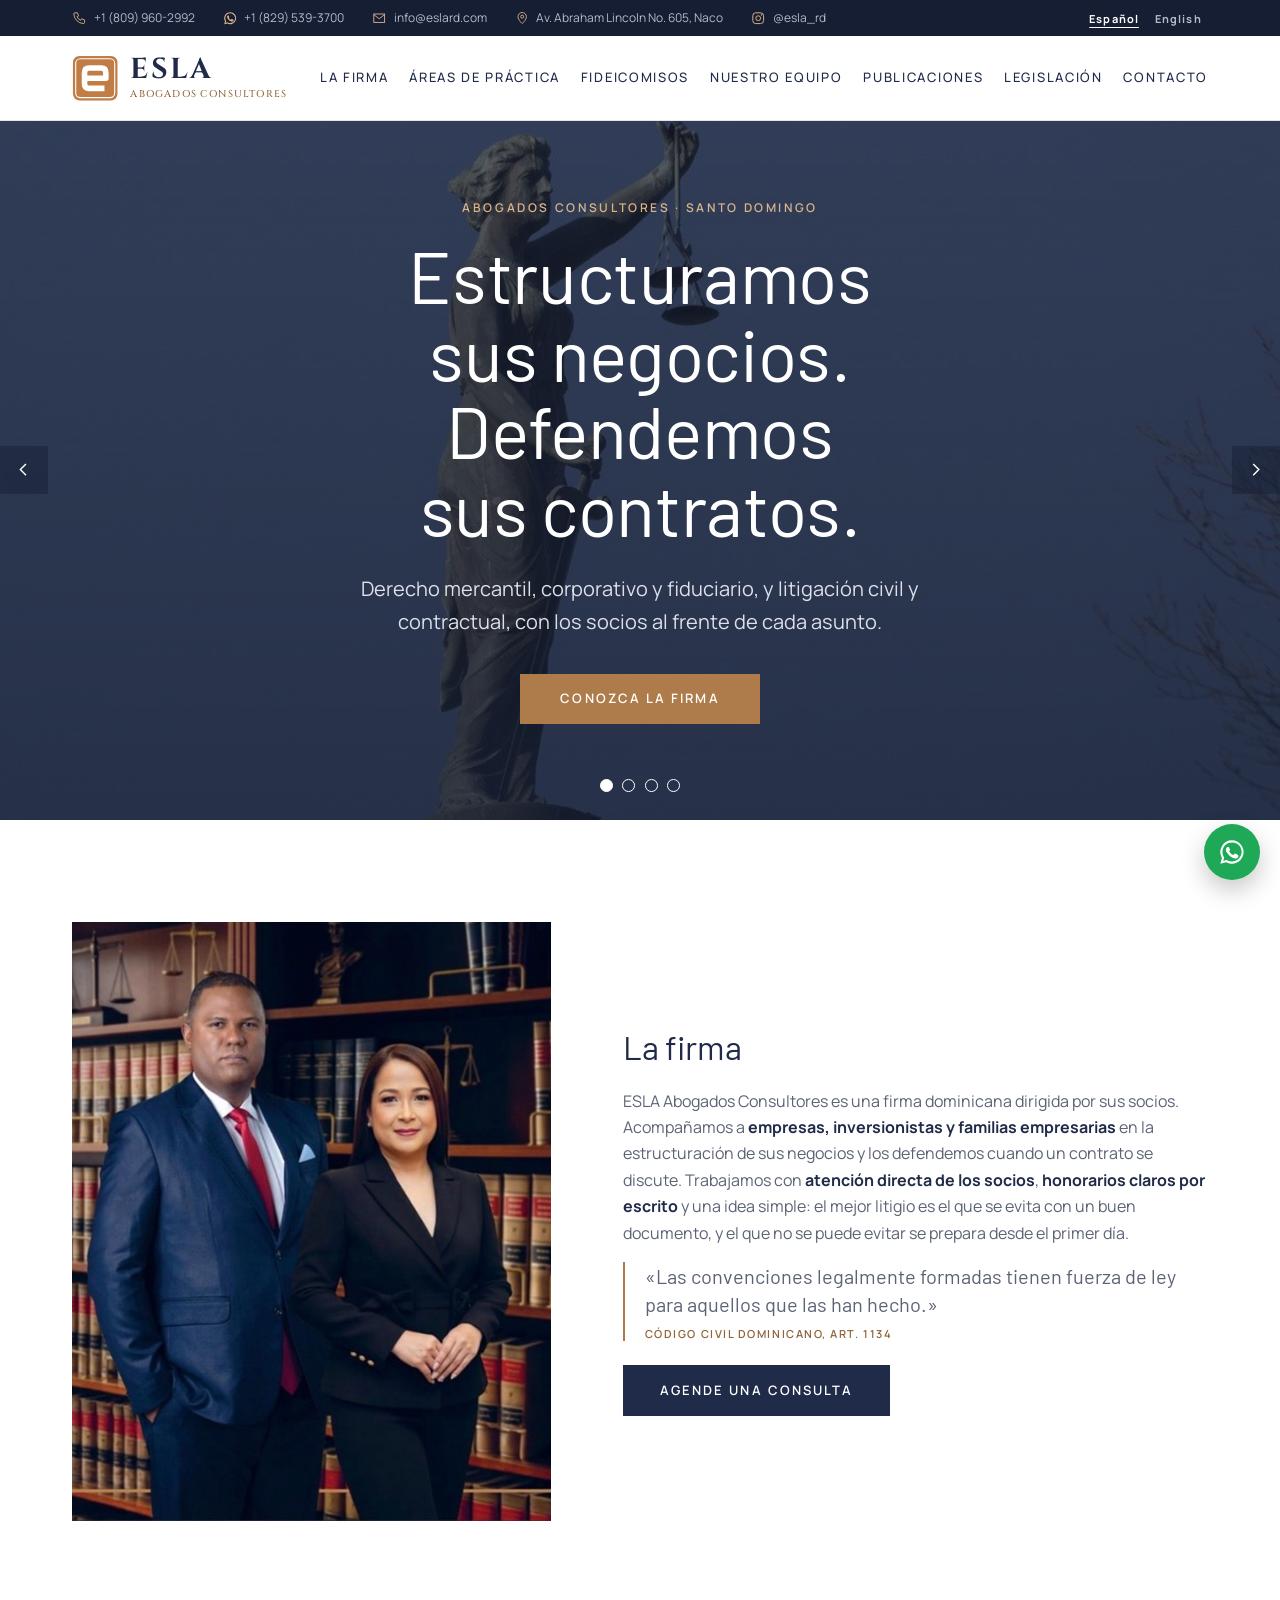
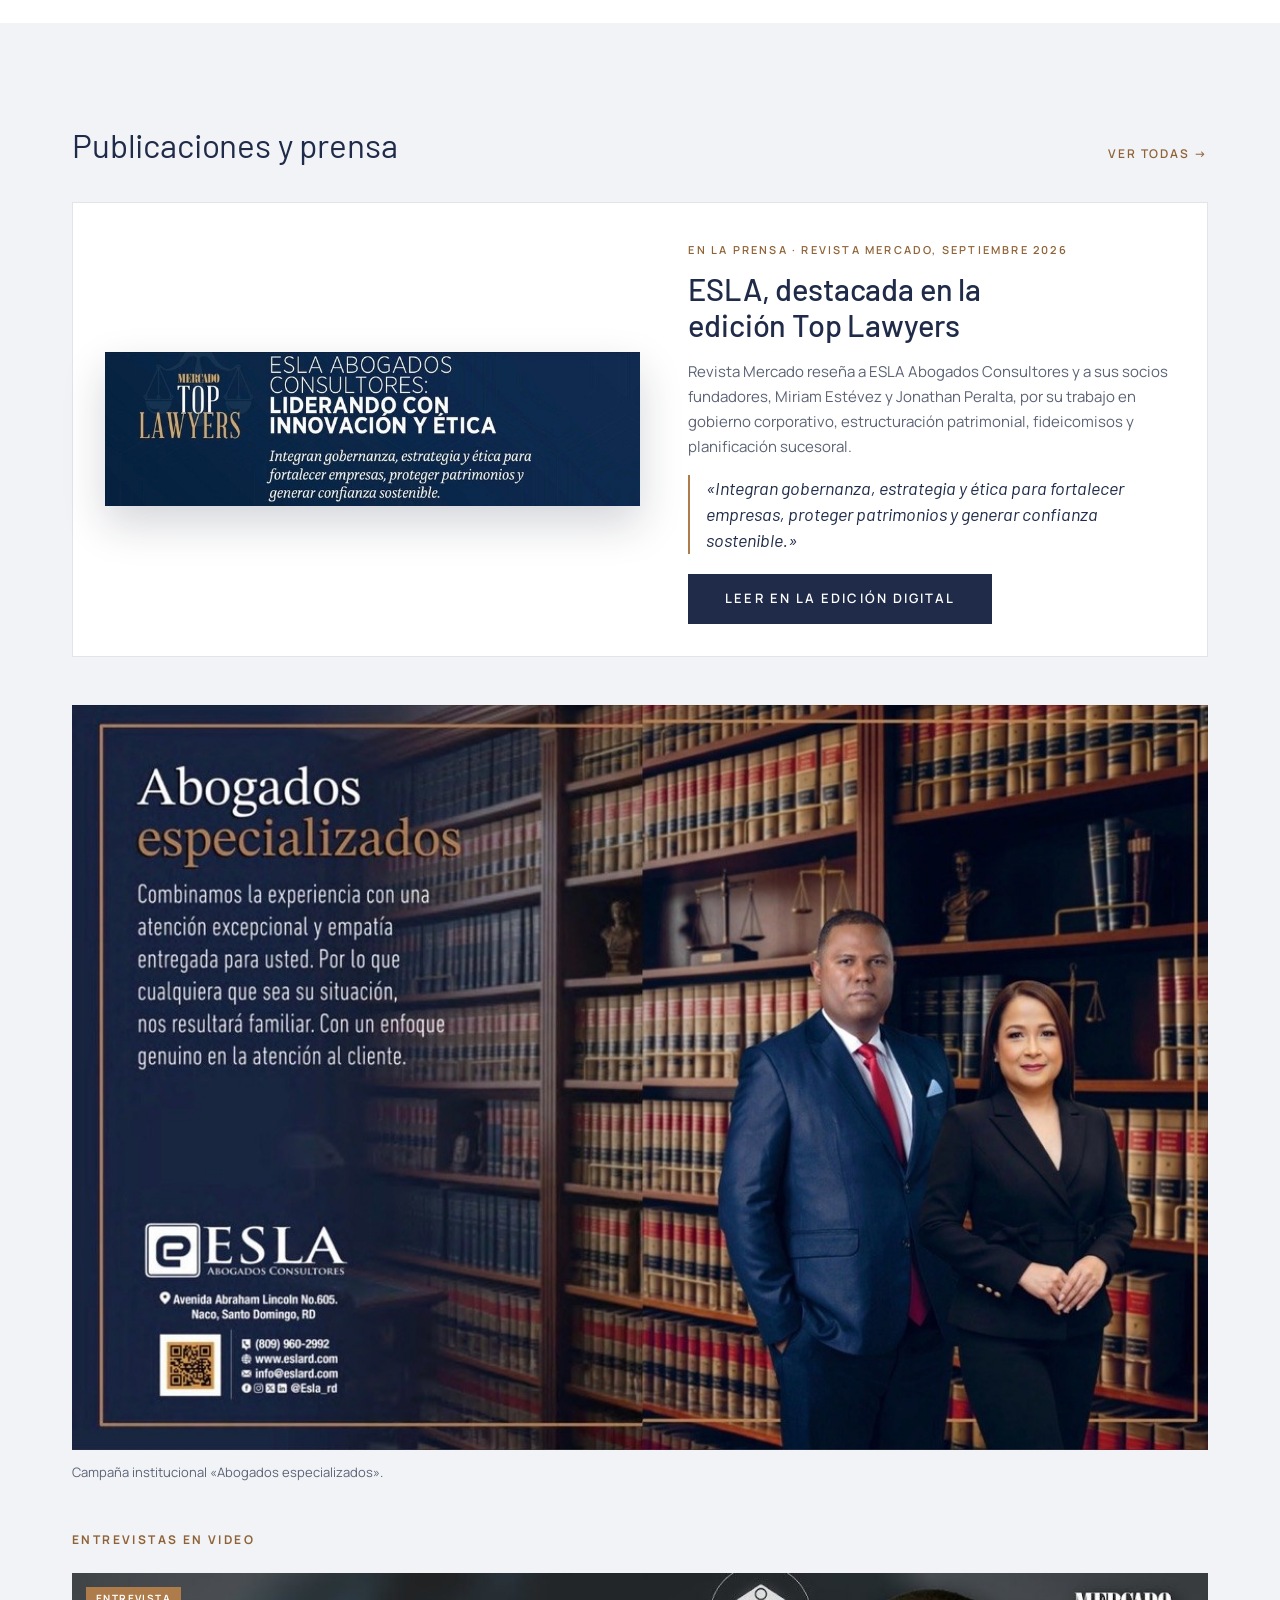
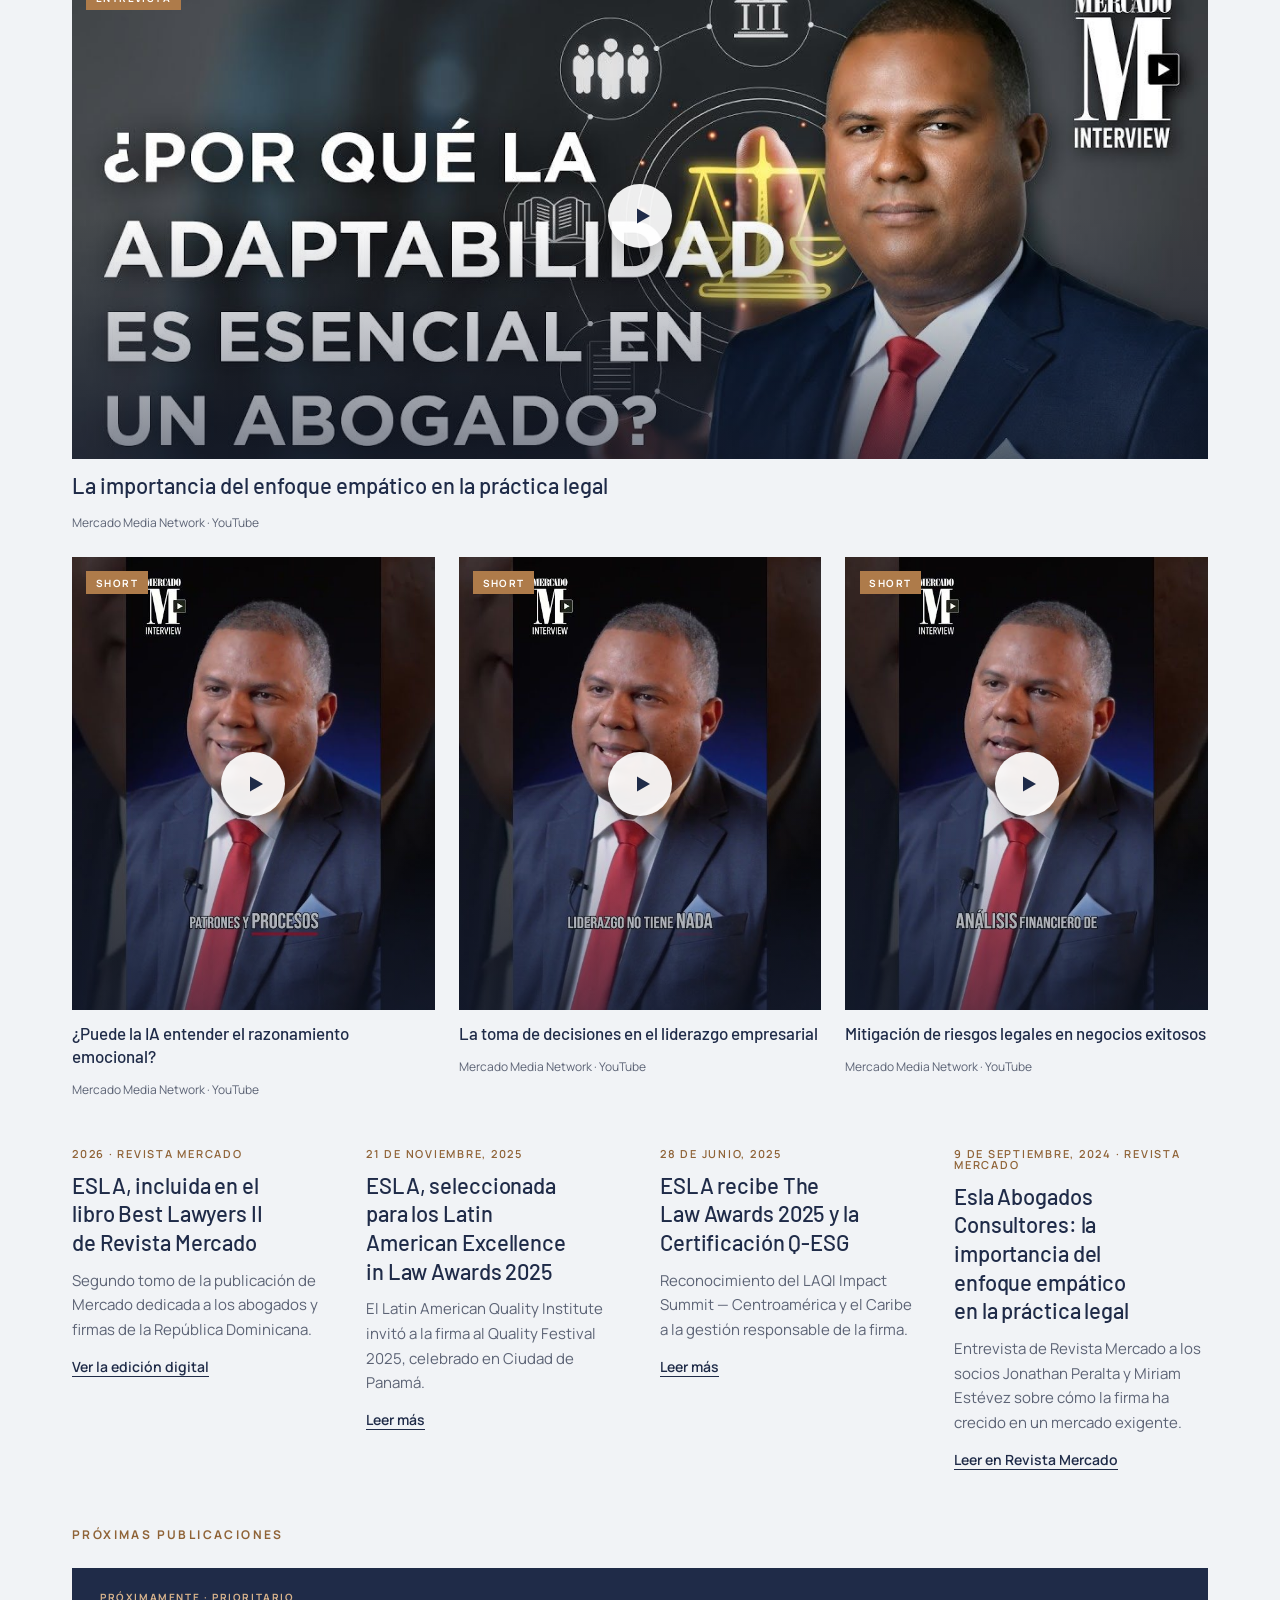
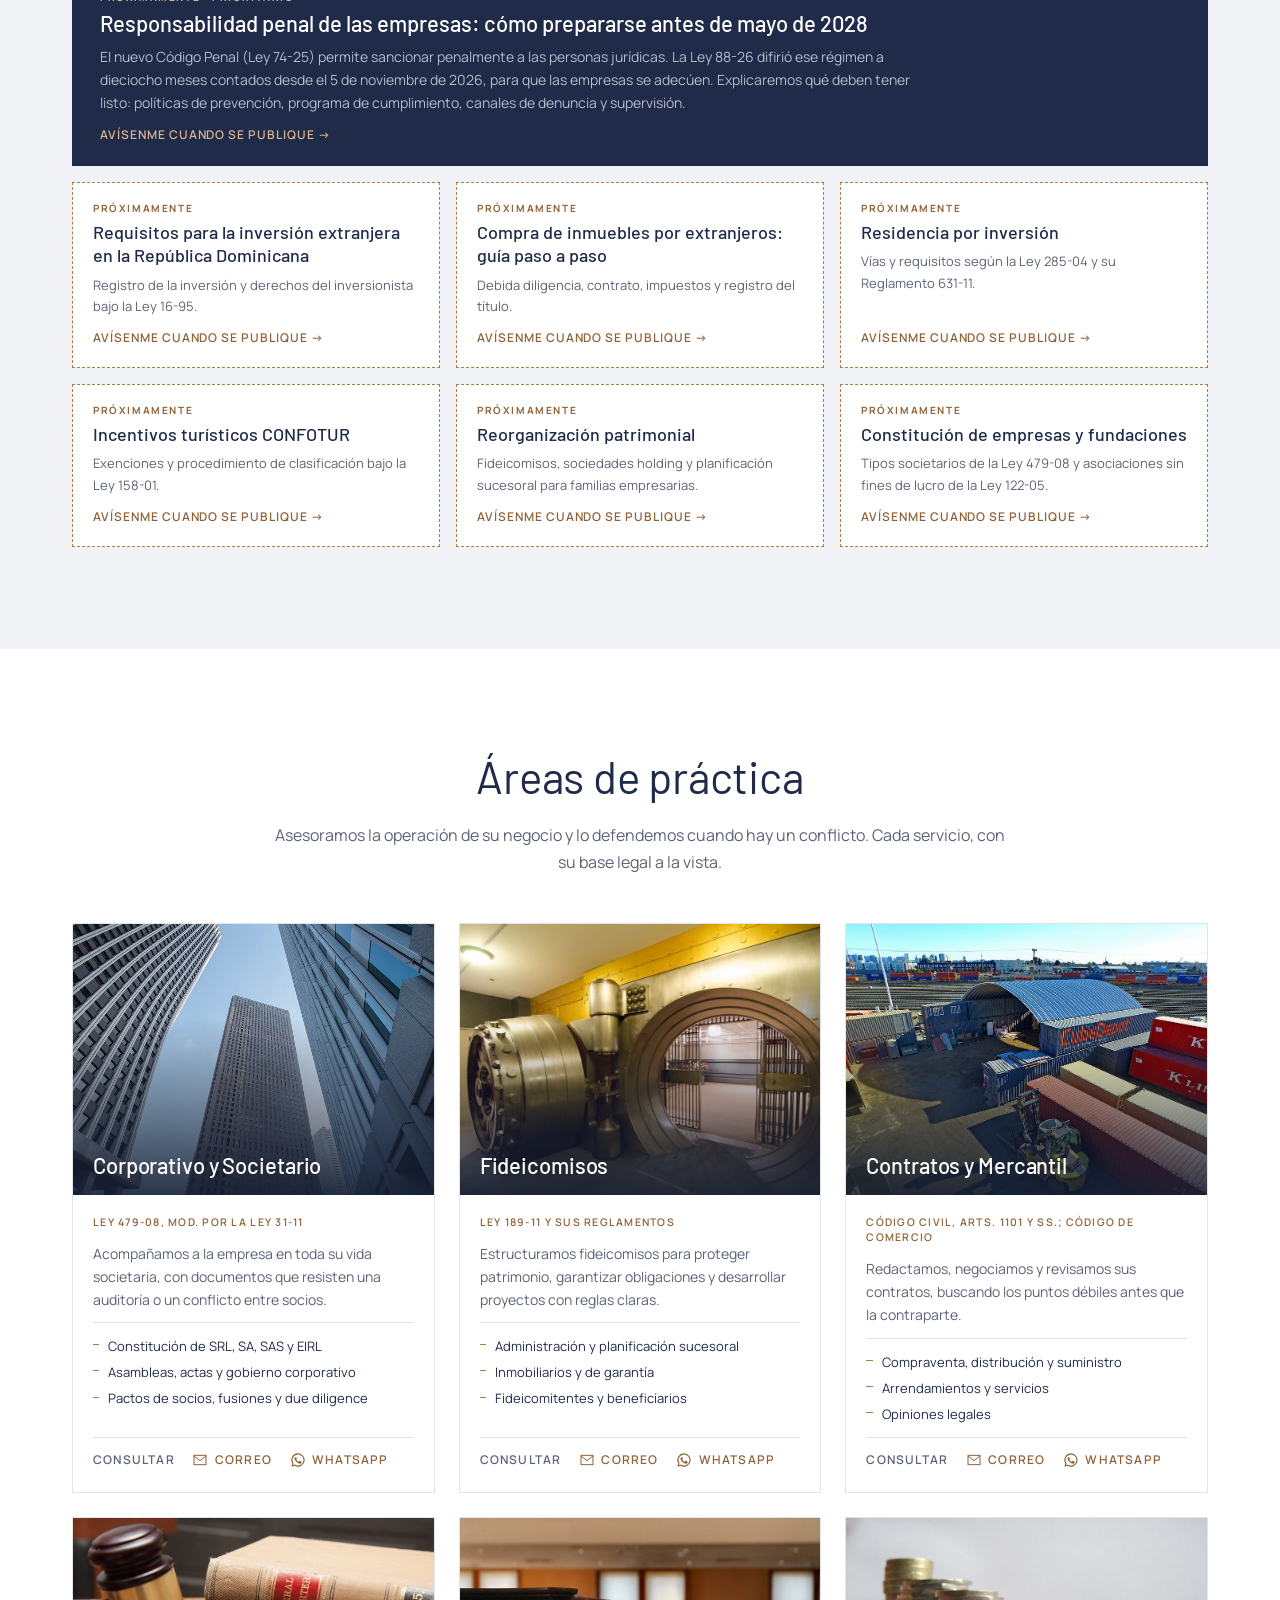
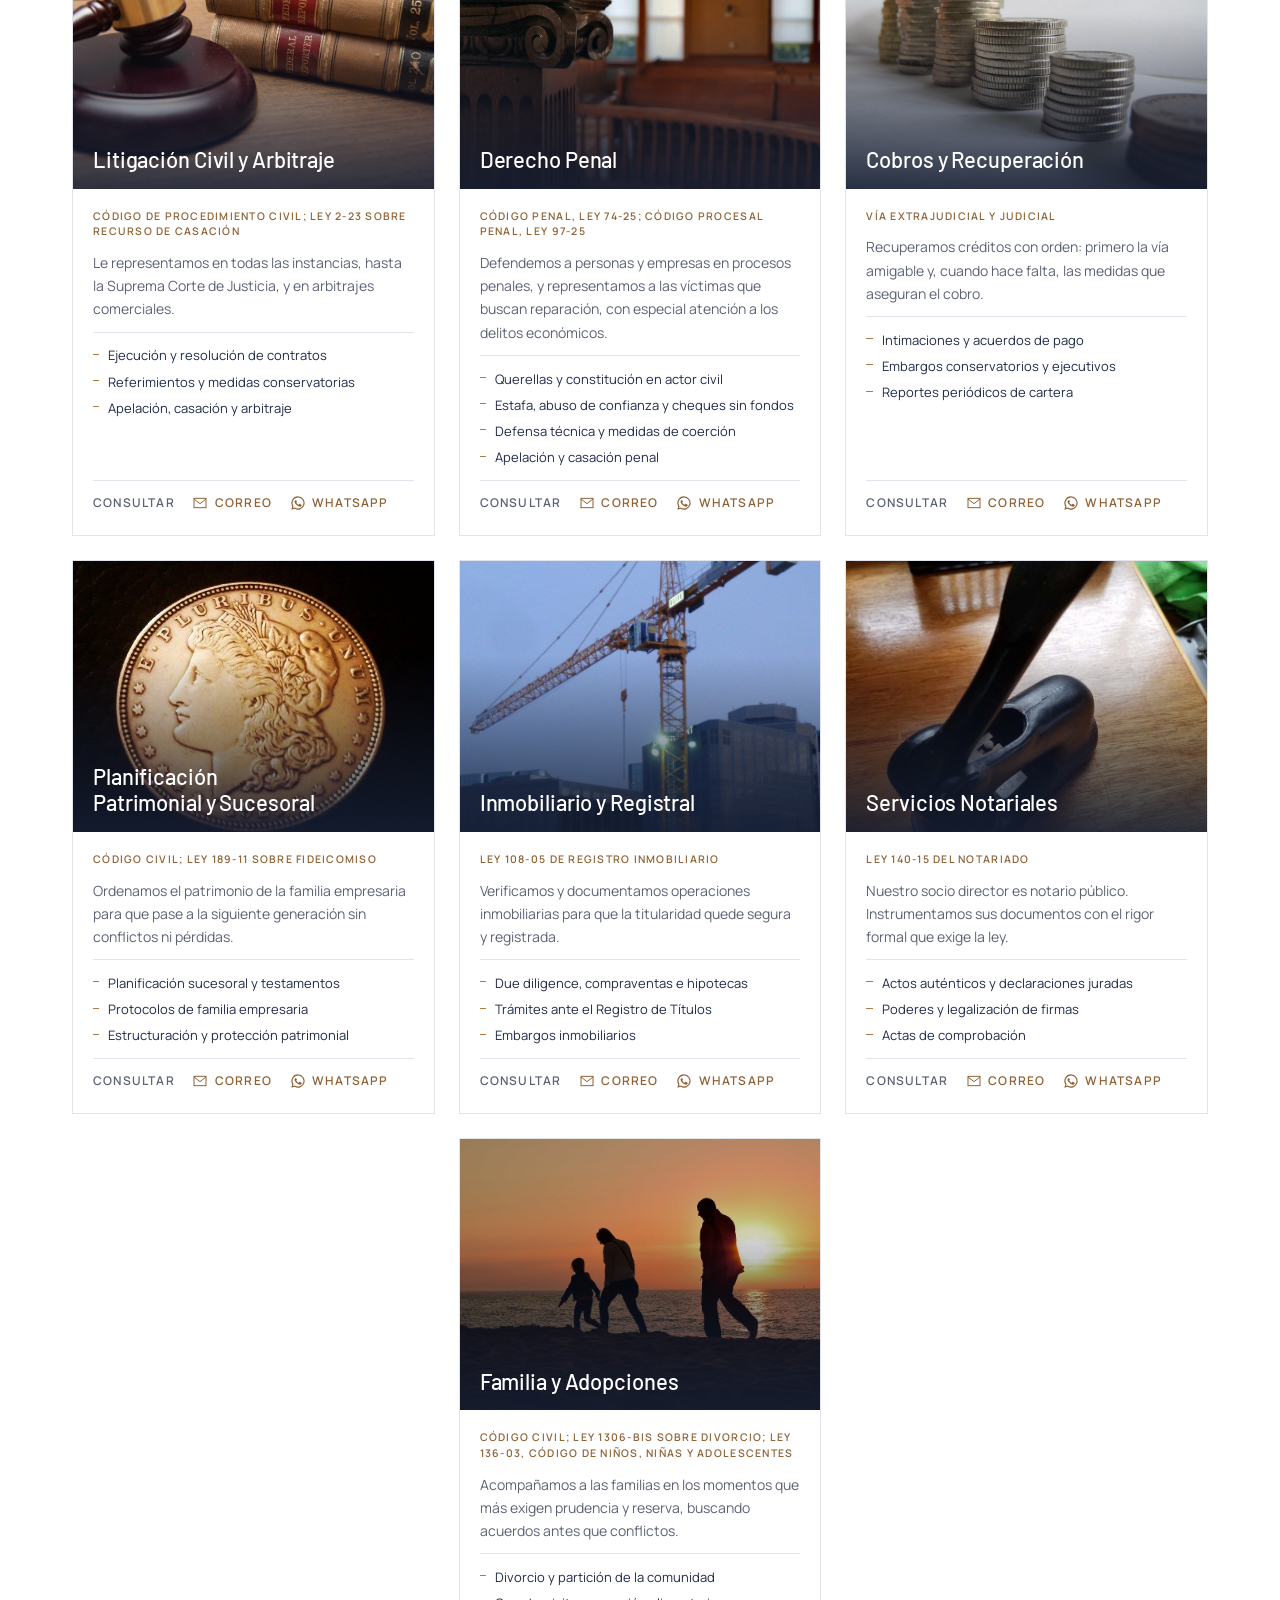
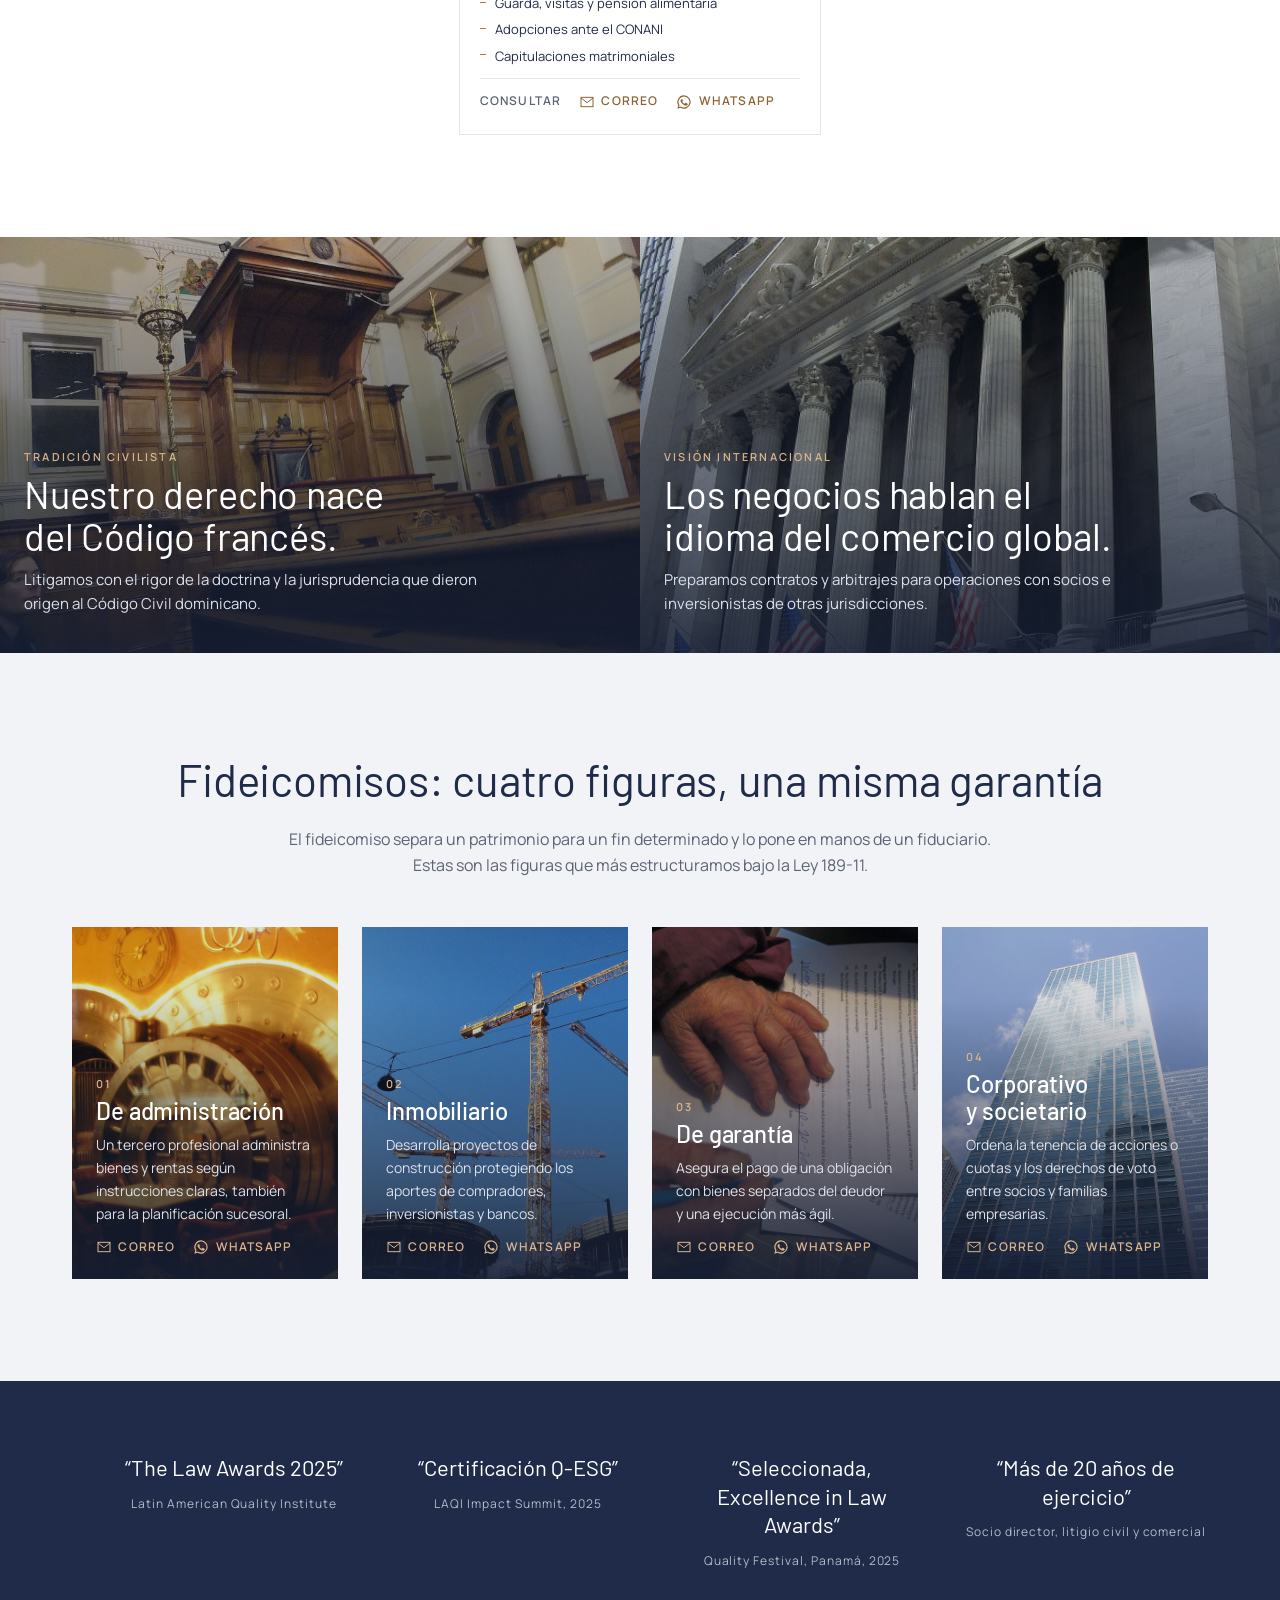
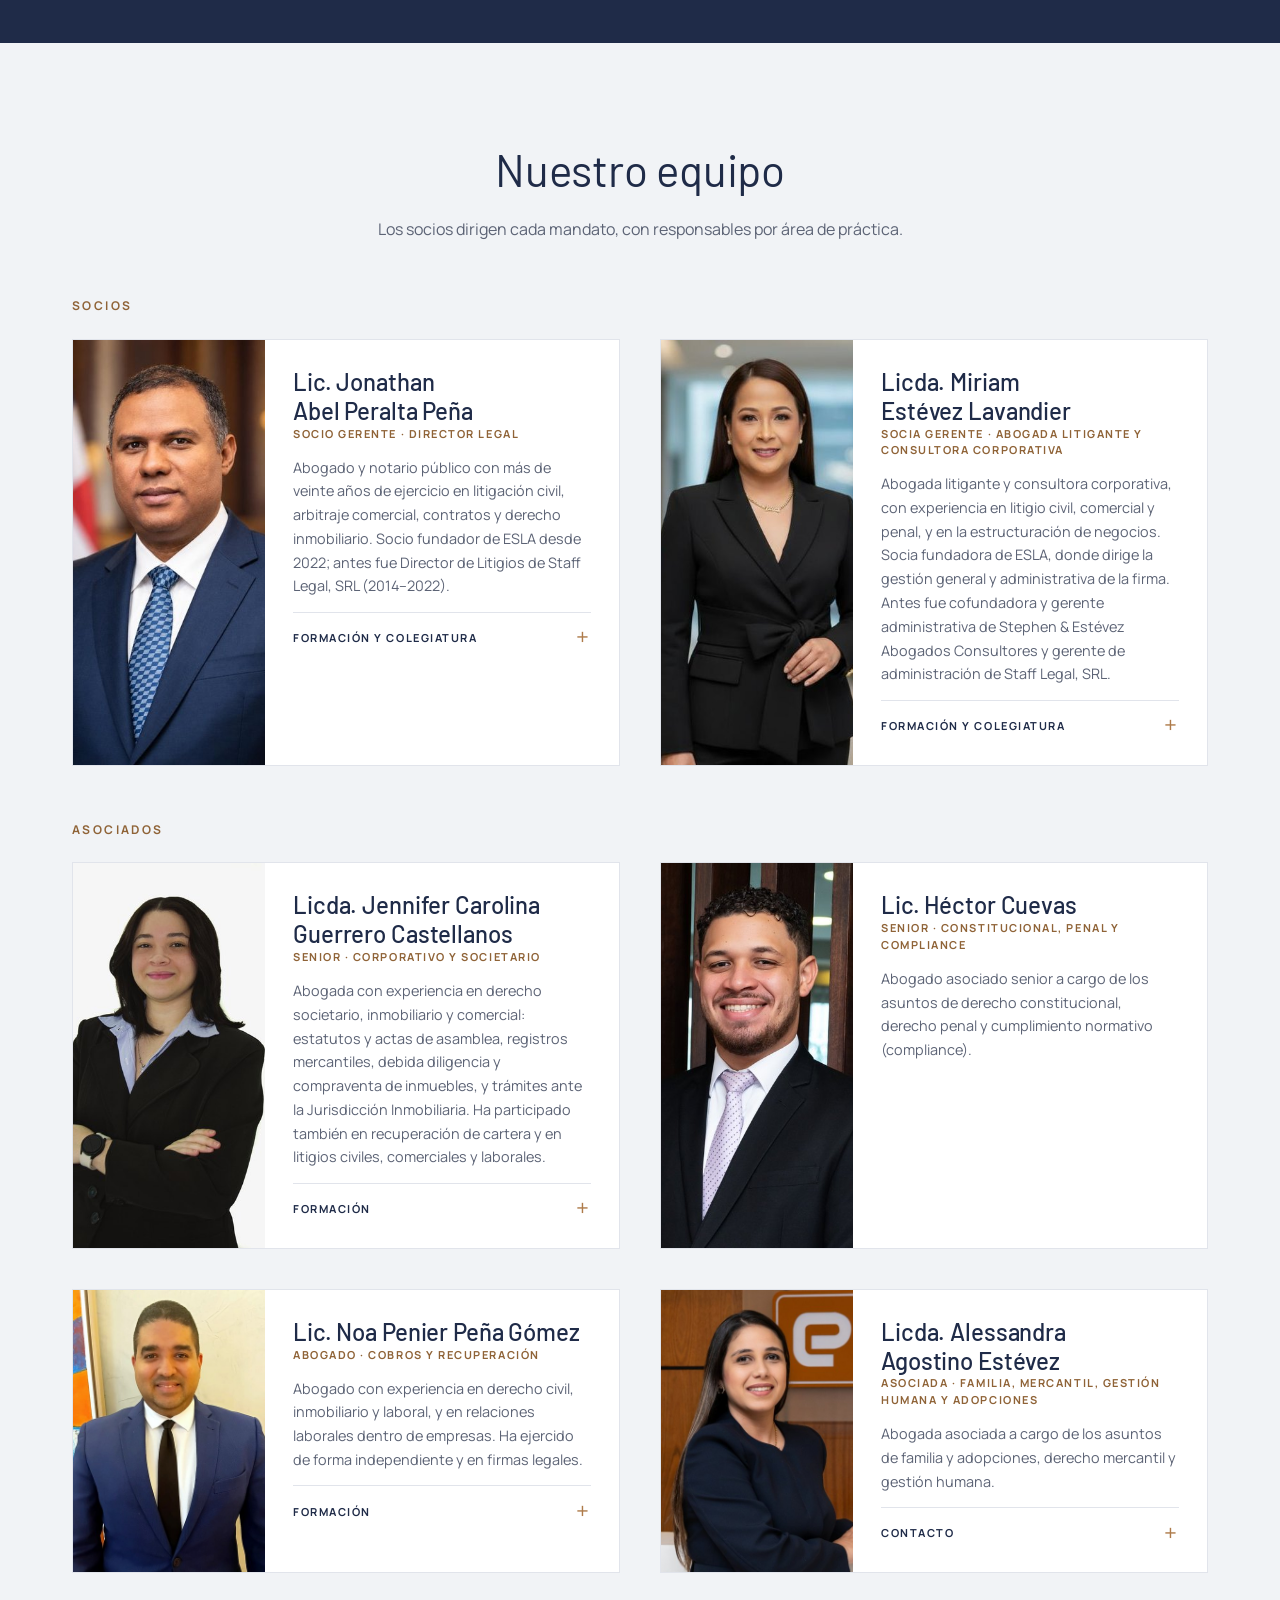
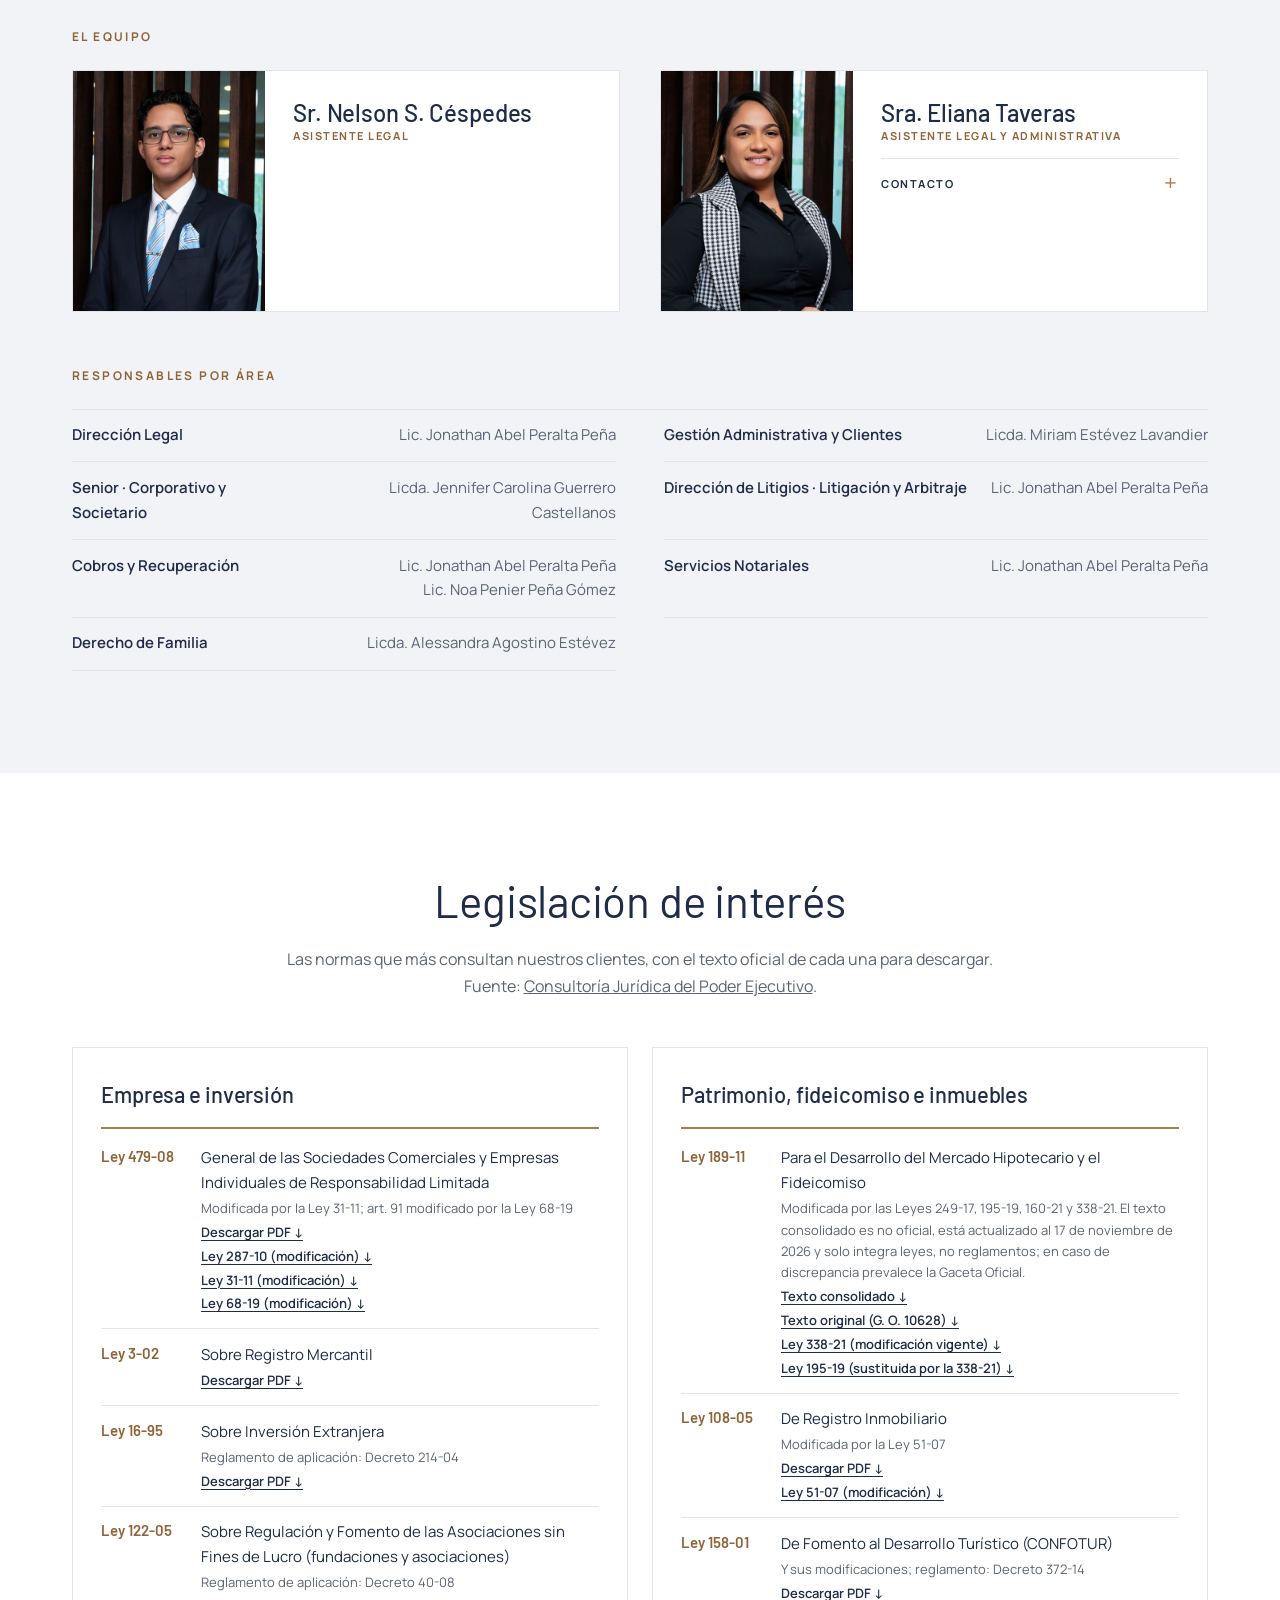
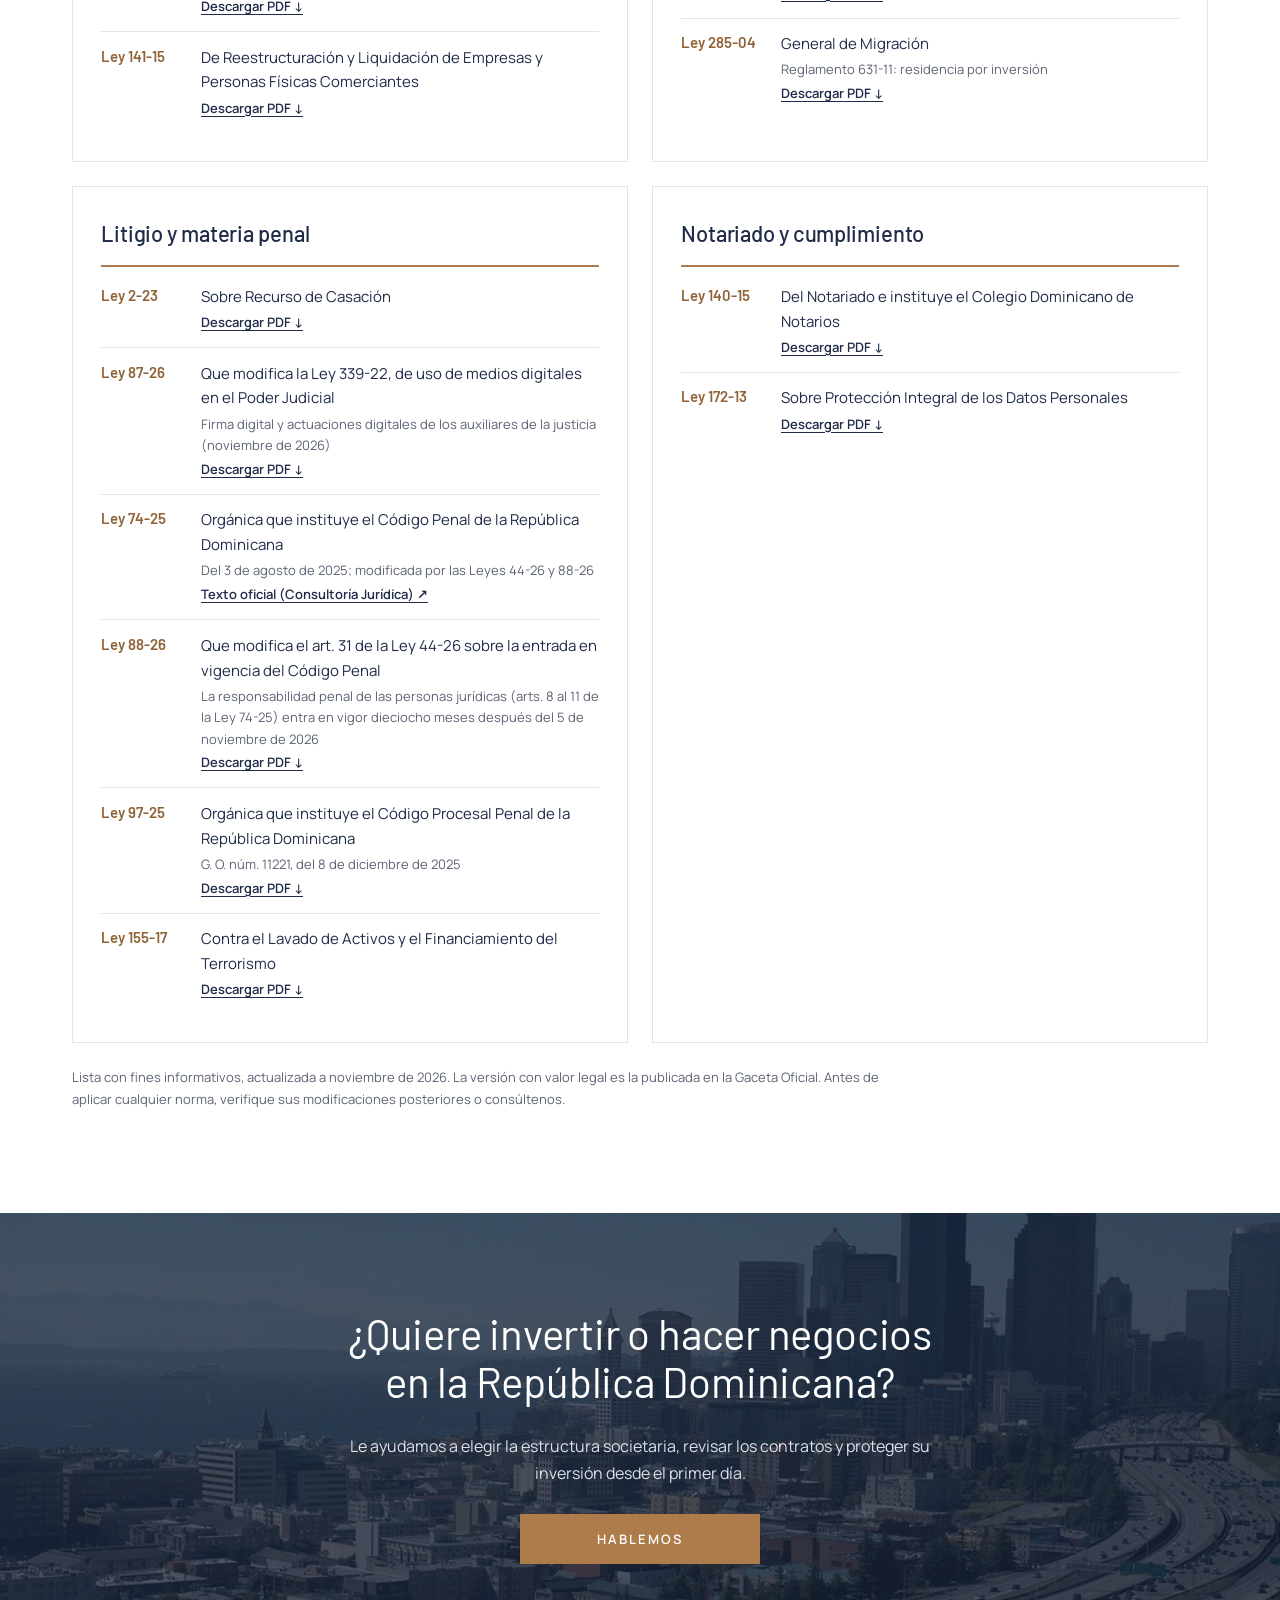
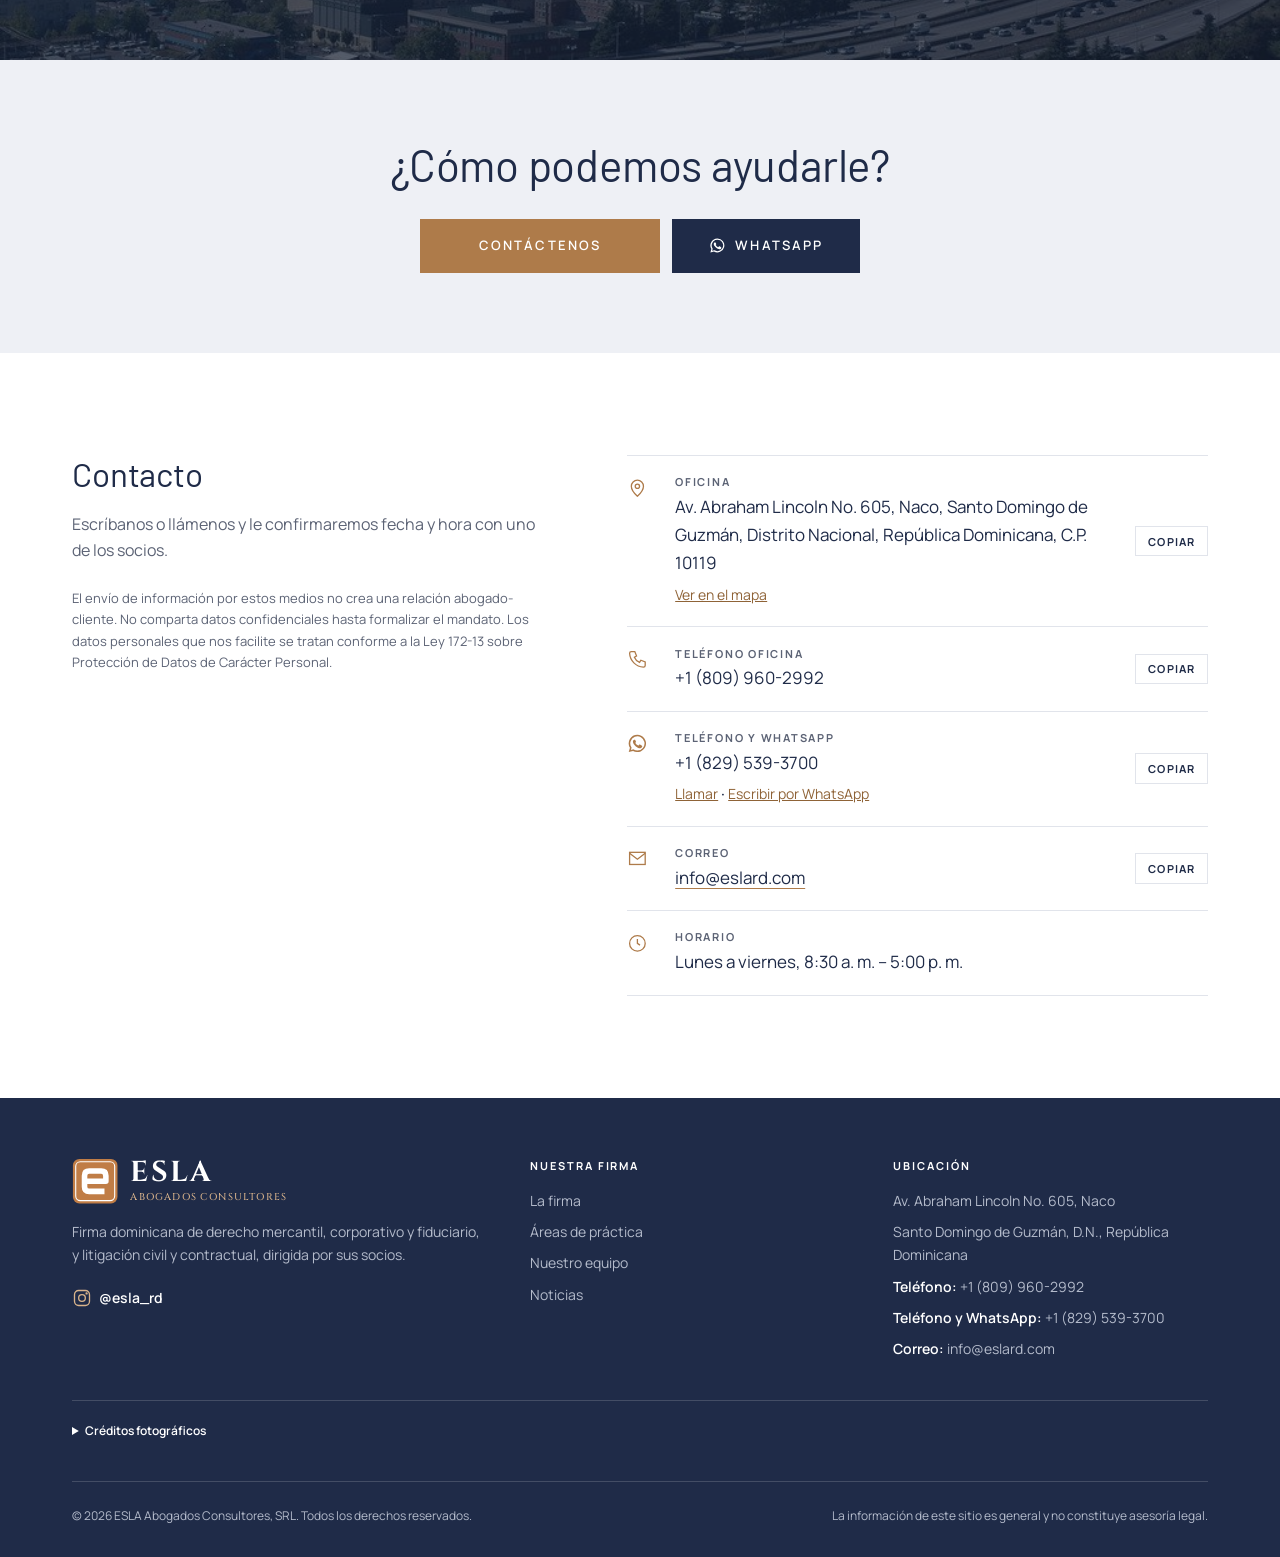
==== commit 4208b1ff: "Agregar al Lic. Héctor Cuevas, asociado senior (Constitucional, Penal y Compliance) Co-Authored-By: " ====
--- a/index.html
+++ b/index.html
@@ -903,6 +903,16 @@
               <dt><span lang="es">Correo</span><span lang="en">Email</span></dt><dd><a href="mailto:jguerrero@eslard.com">jguerrero@eslard.com</a></dd>
             </dl>
           </details>
+        </div>
+      </article>
+      <article class="partner">
+        <div class="portrait"><img src="assets/hcuevas.jpg" alt="Lic. Héctor Cuevas" width="480" height="600" loading="lazy"></div>
+        <div class="partner-body">
+          <div>
+            <h3>Lic. Héctor Cuevas</h3>
+            <div class="role"><span lang="es">Senior · Constitucional, Penal y Compliance</span><span lang="en">Senior Associate · Constitutional, Criminal Law and Compliance</span></div>
+          </div>
+          <p><span lang="es">Abogado asociado senior a cargo de los asuntos de derecho constitucional, derecho penal y cumplimiento normativo (compliance).</span><span lang="en">Senior associate in charge of constitutional law, criminal law and regulatory compliance matters.</span></p>
         </div>
       </article>
       <article class="partner">
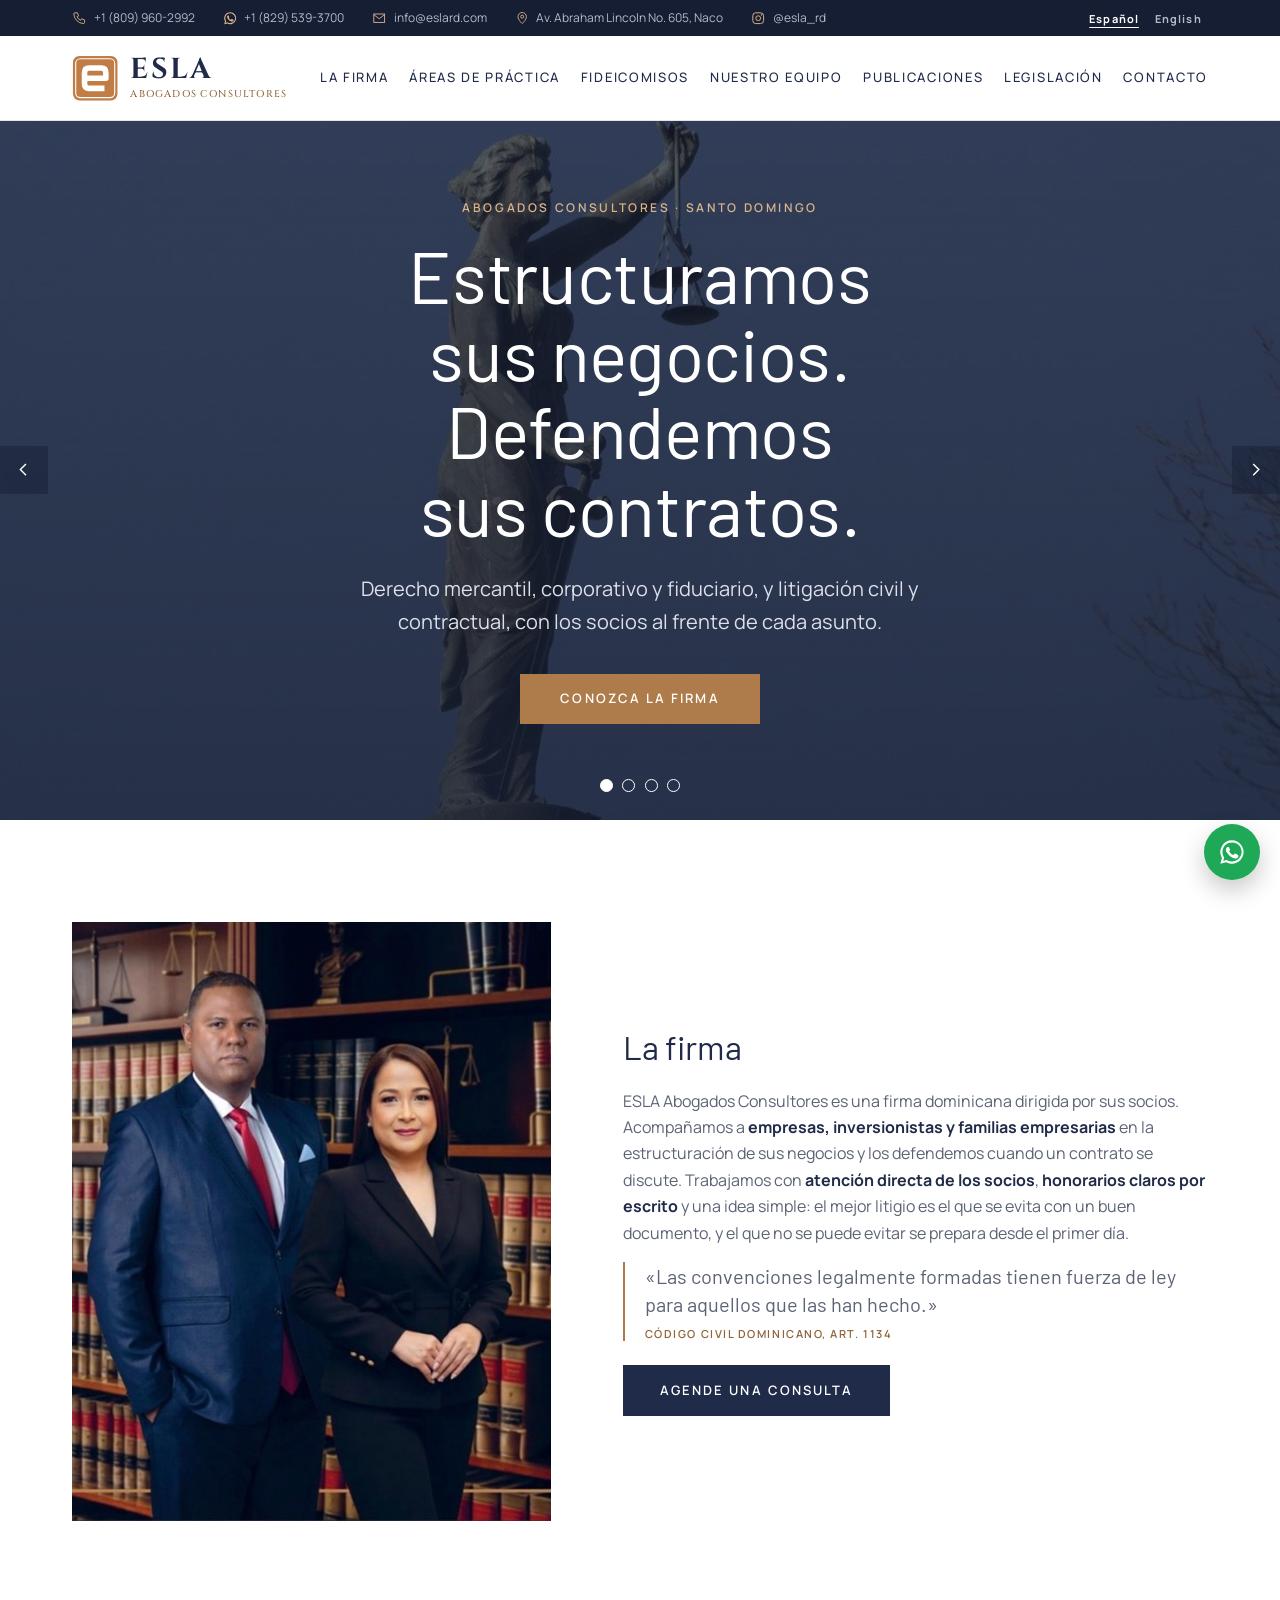
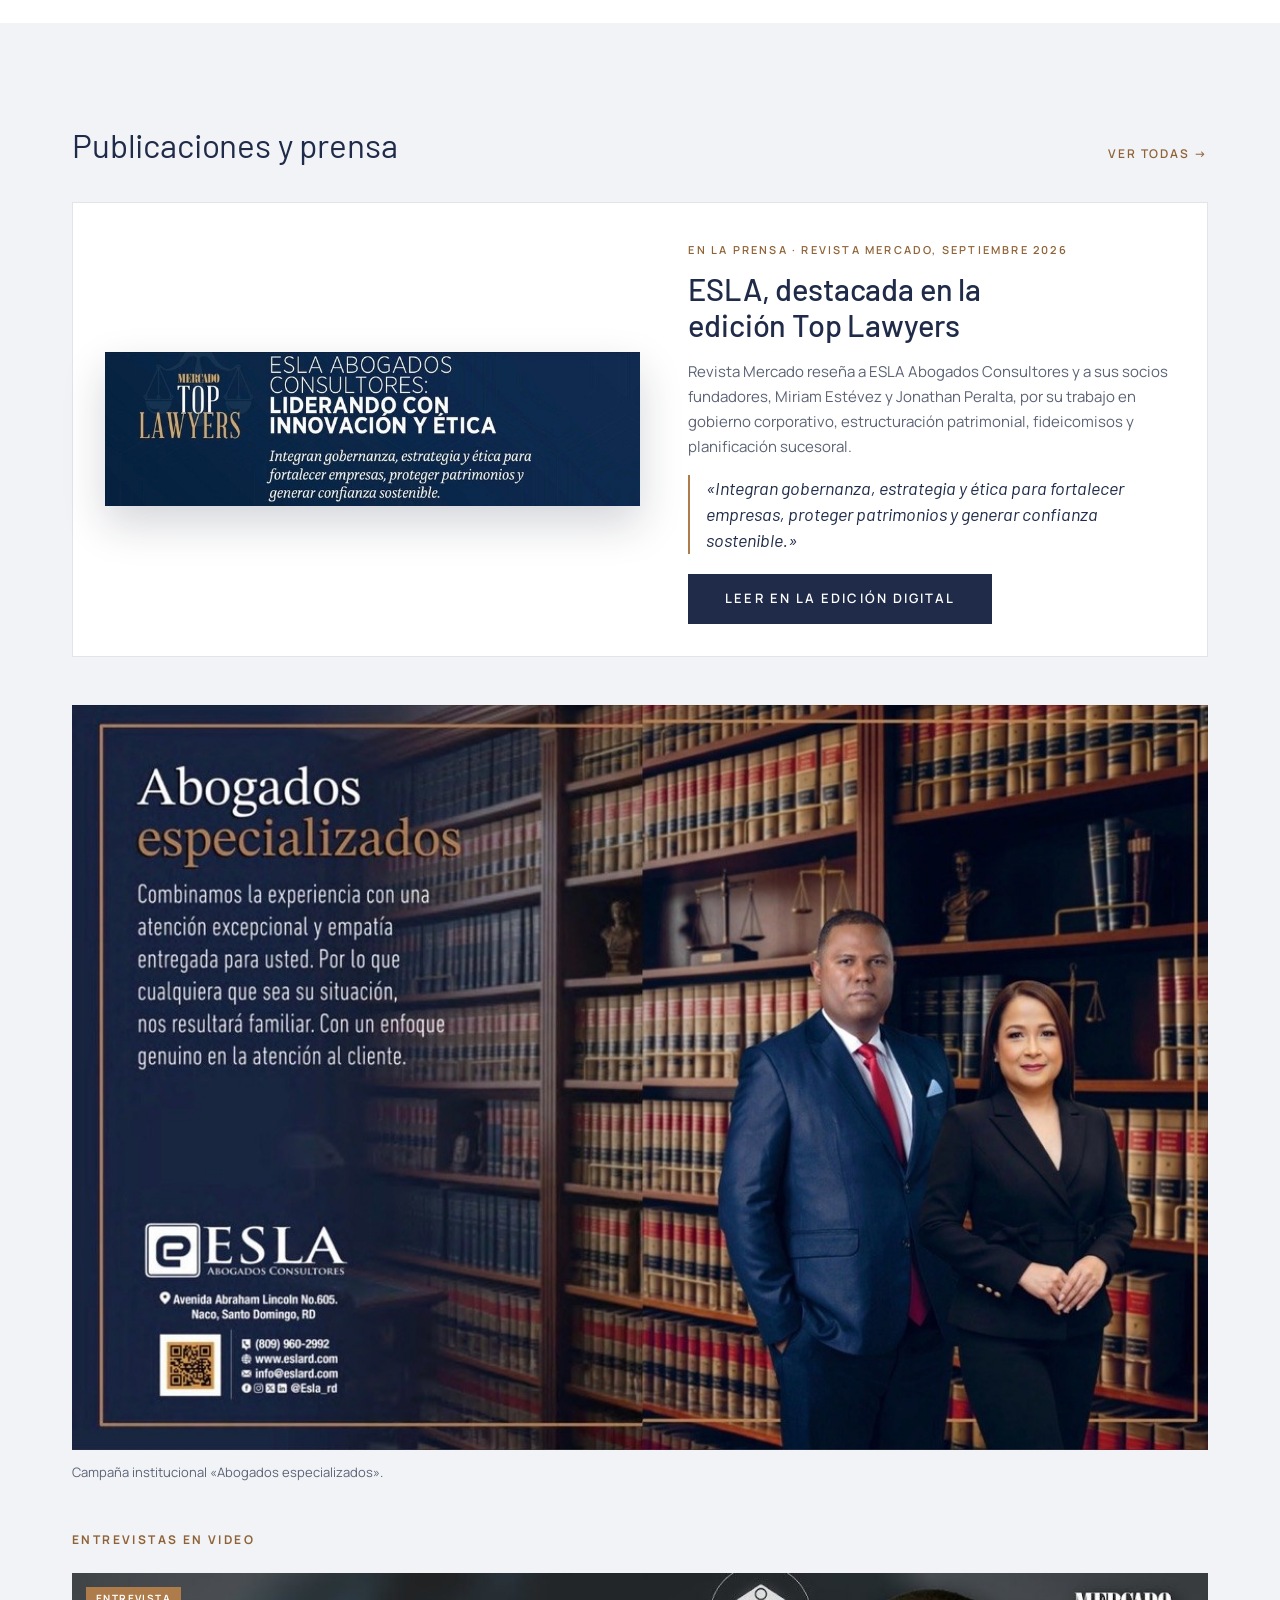
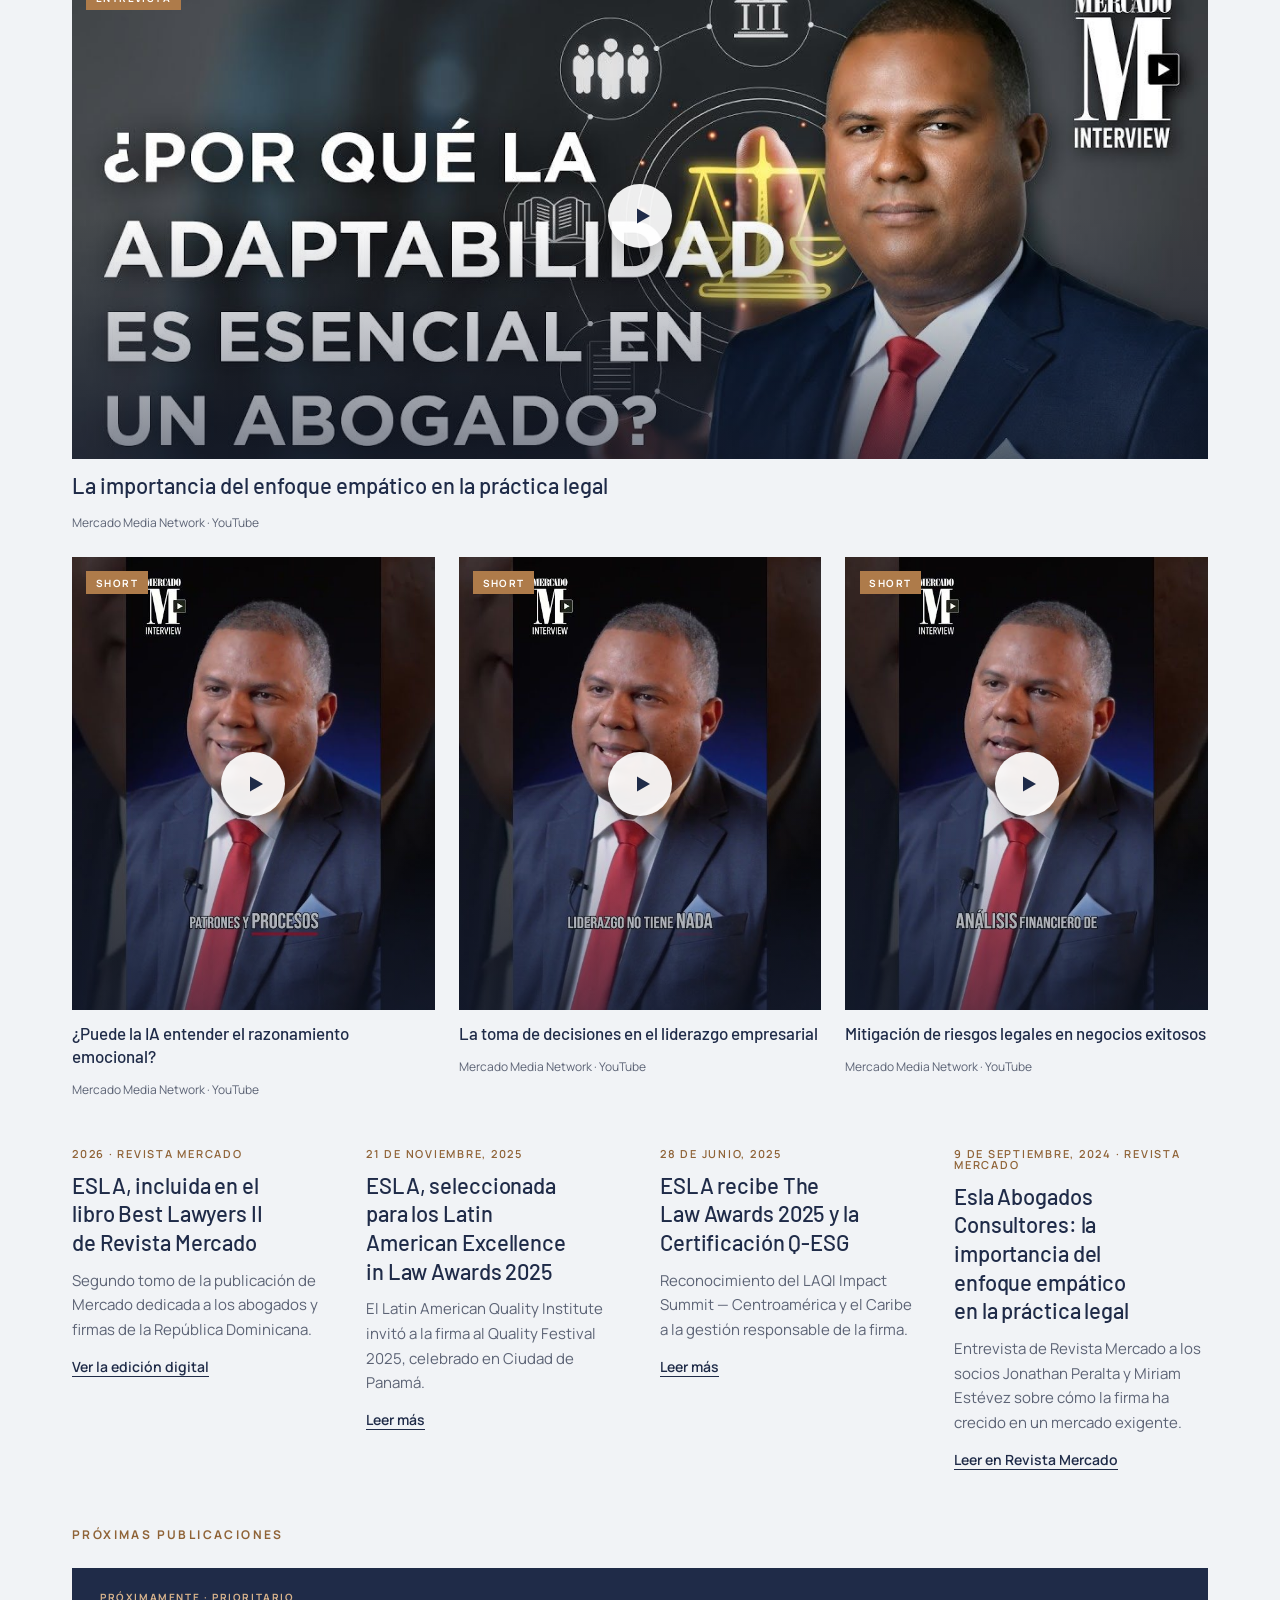
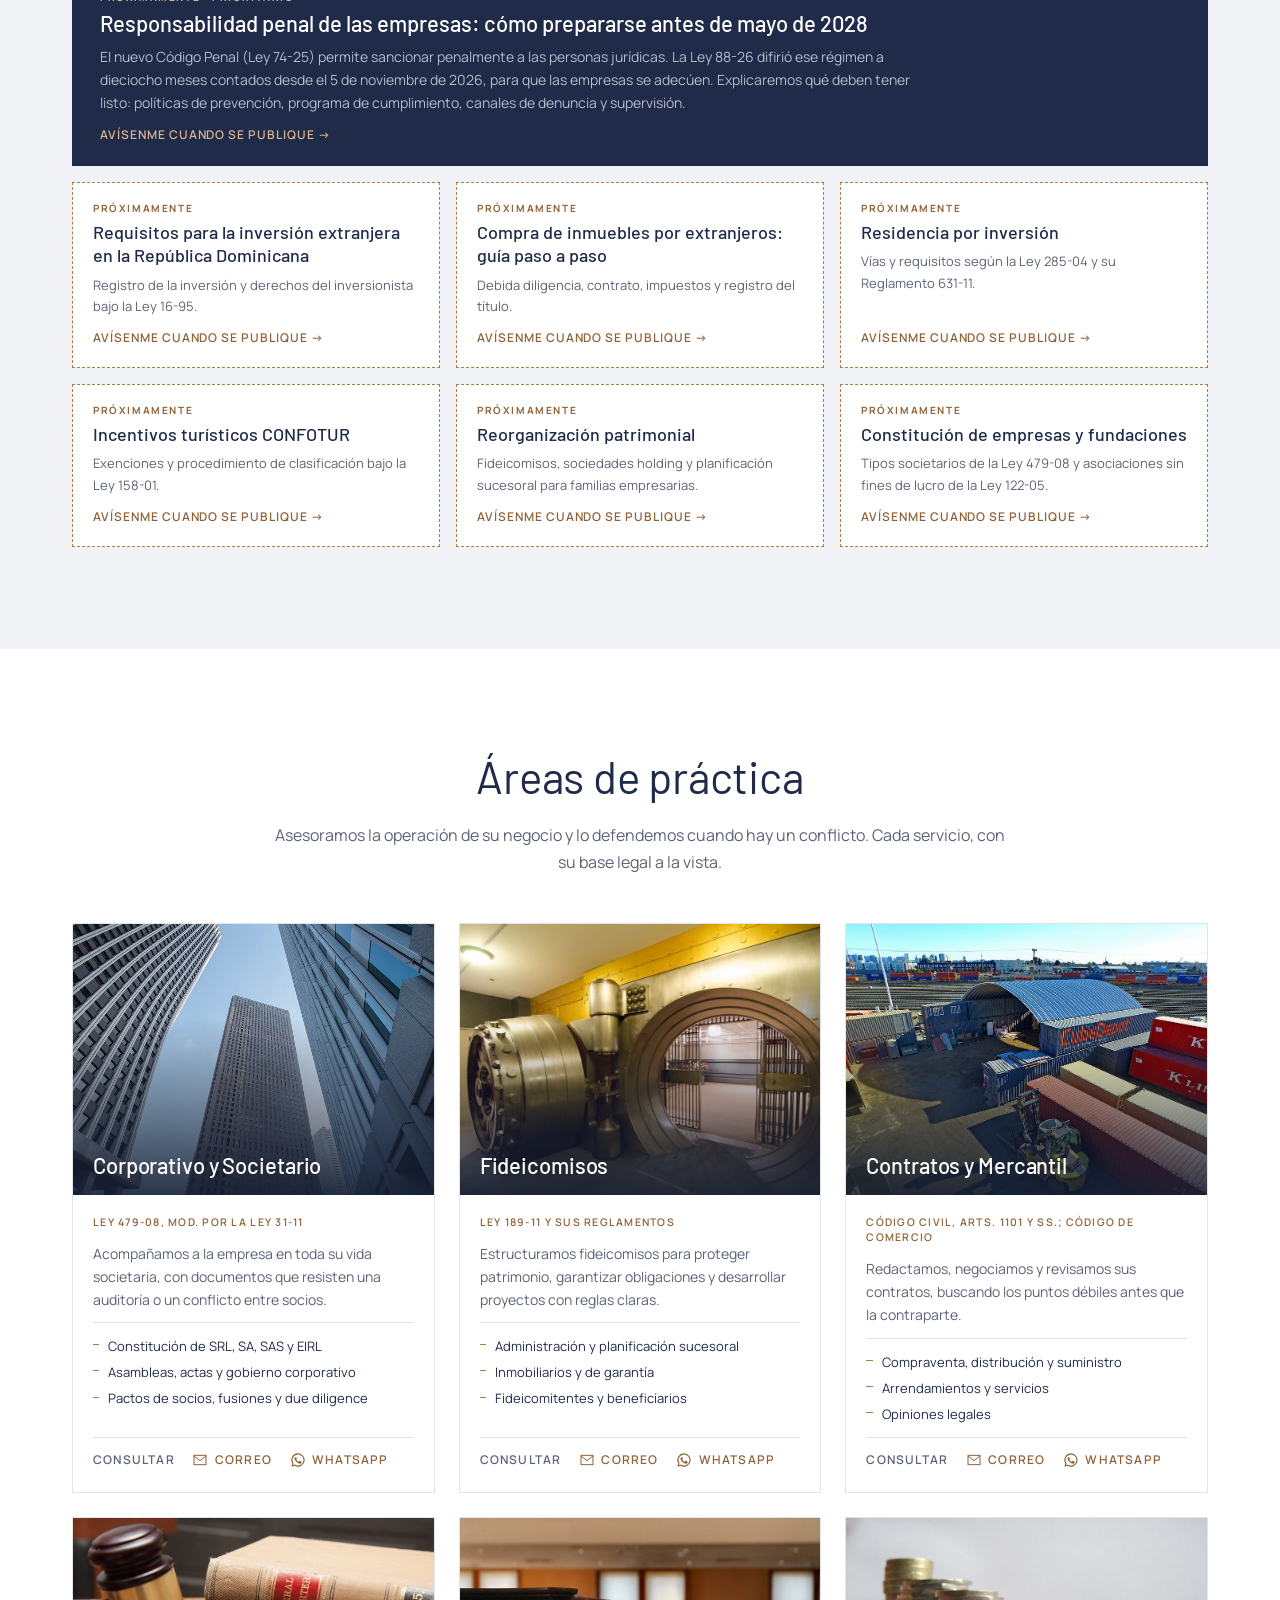
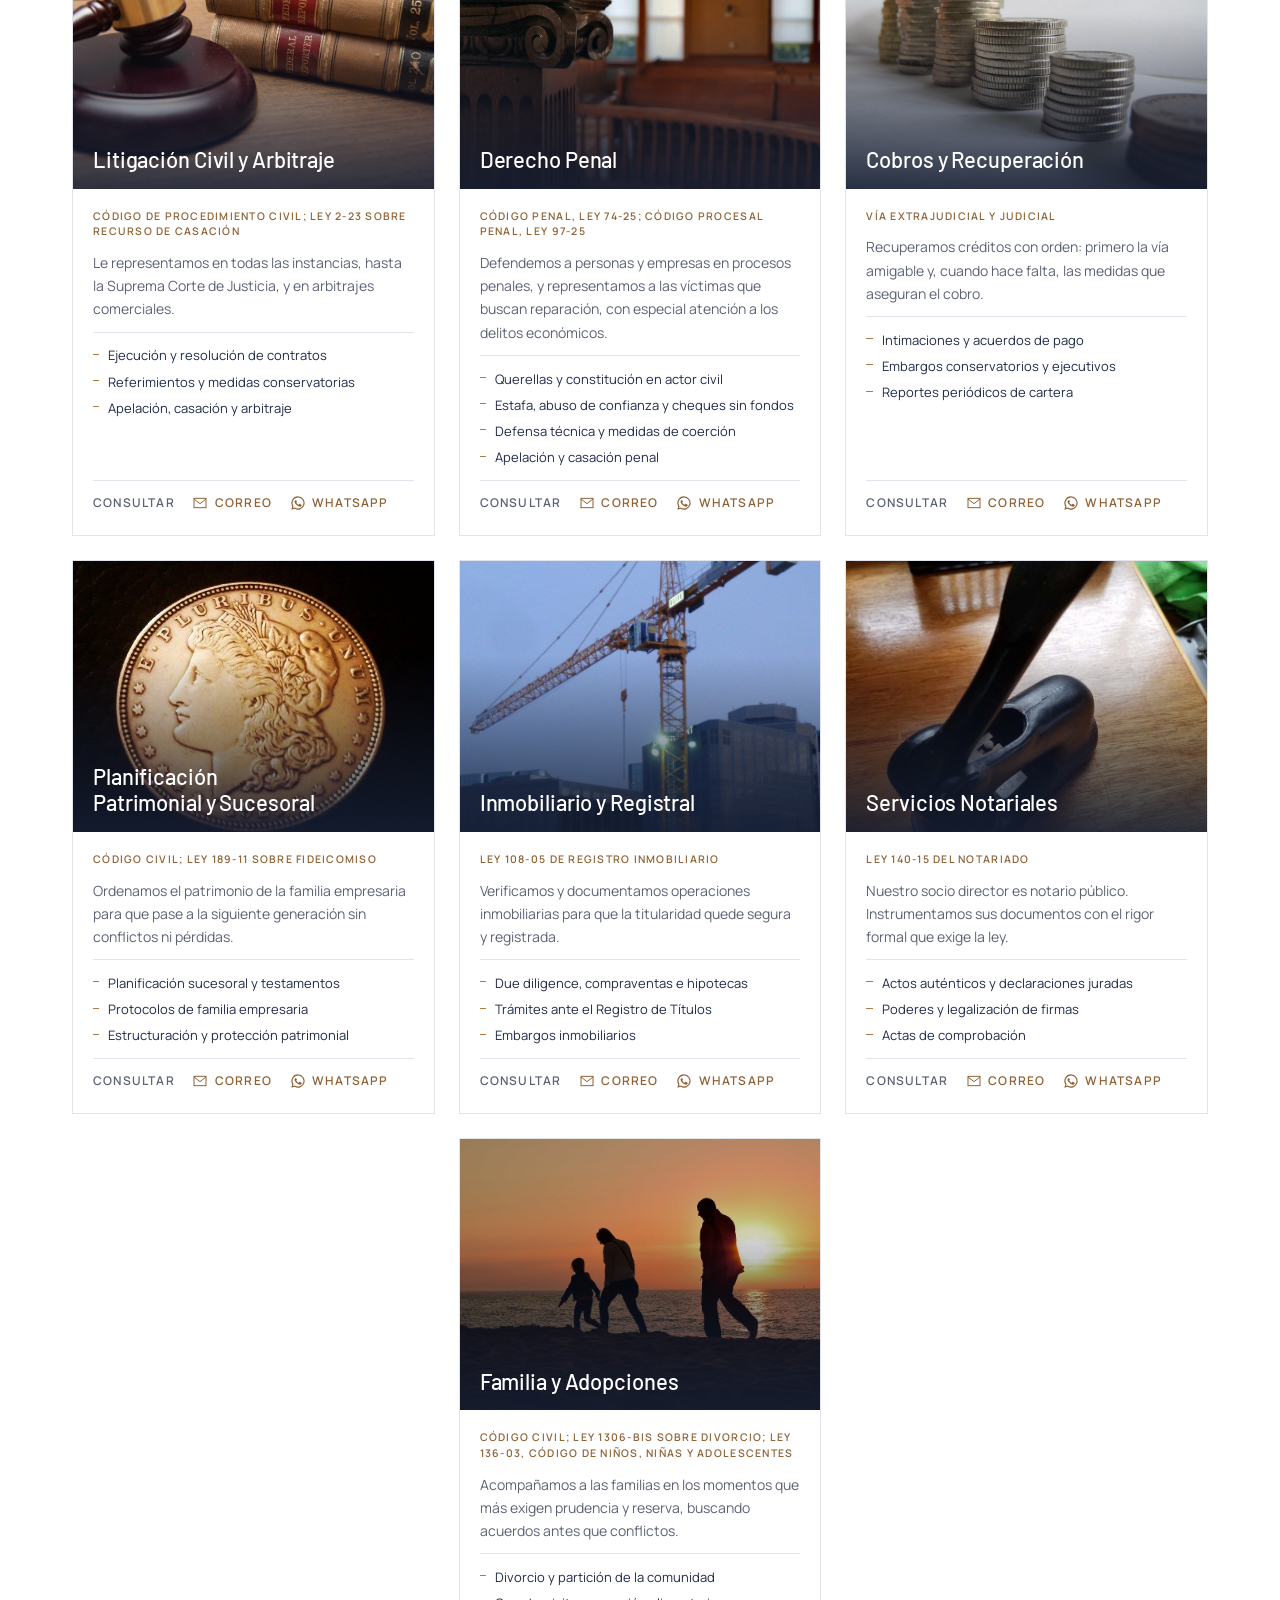
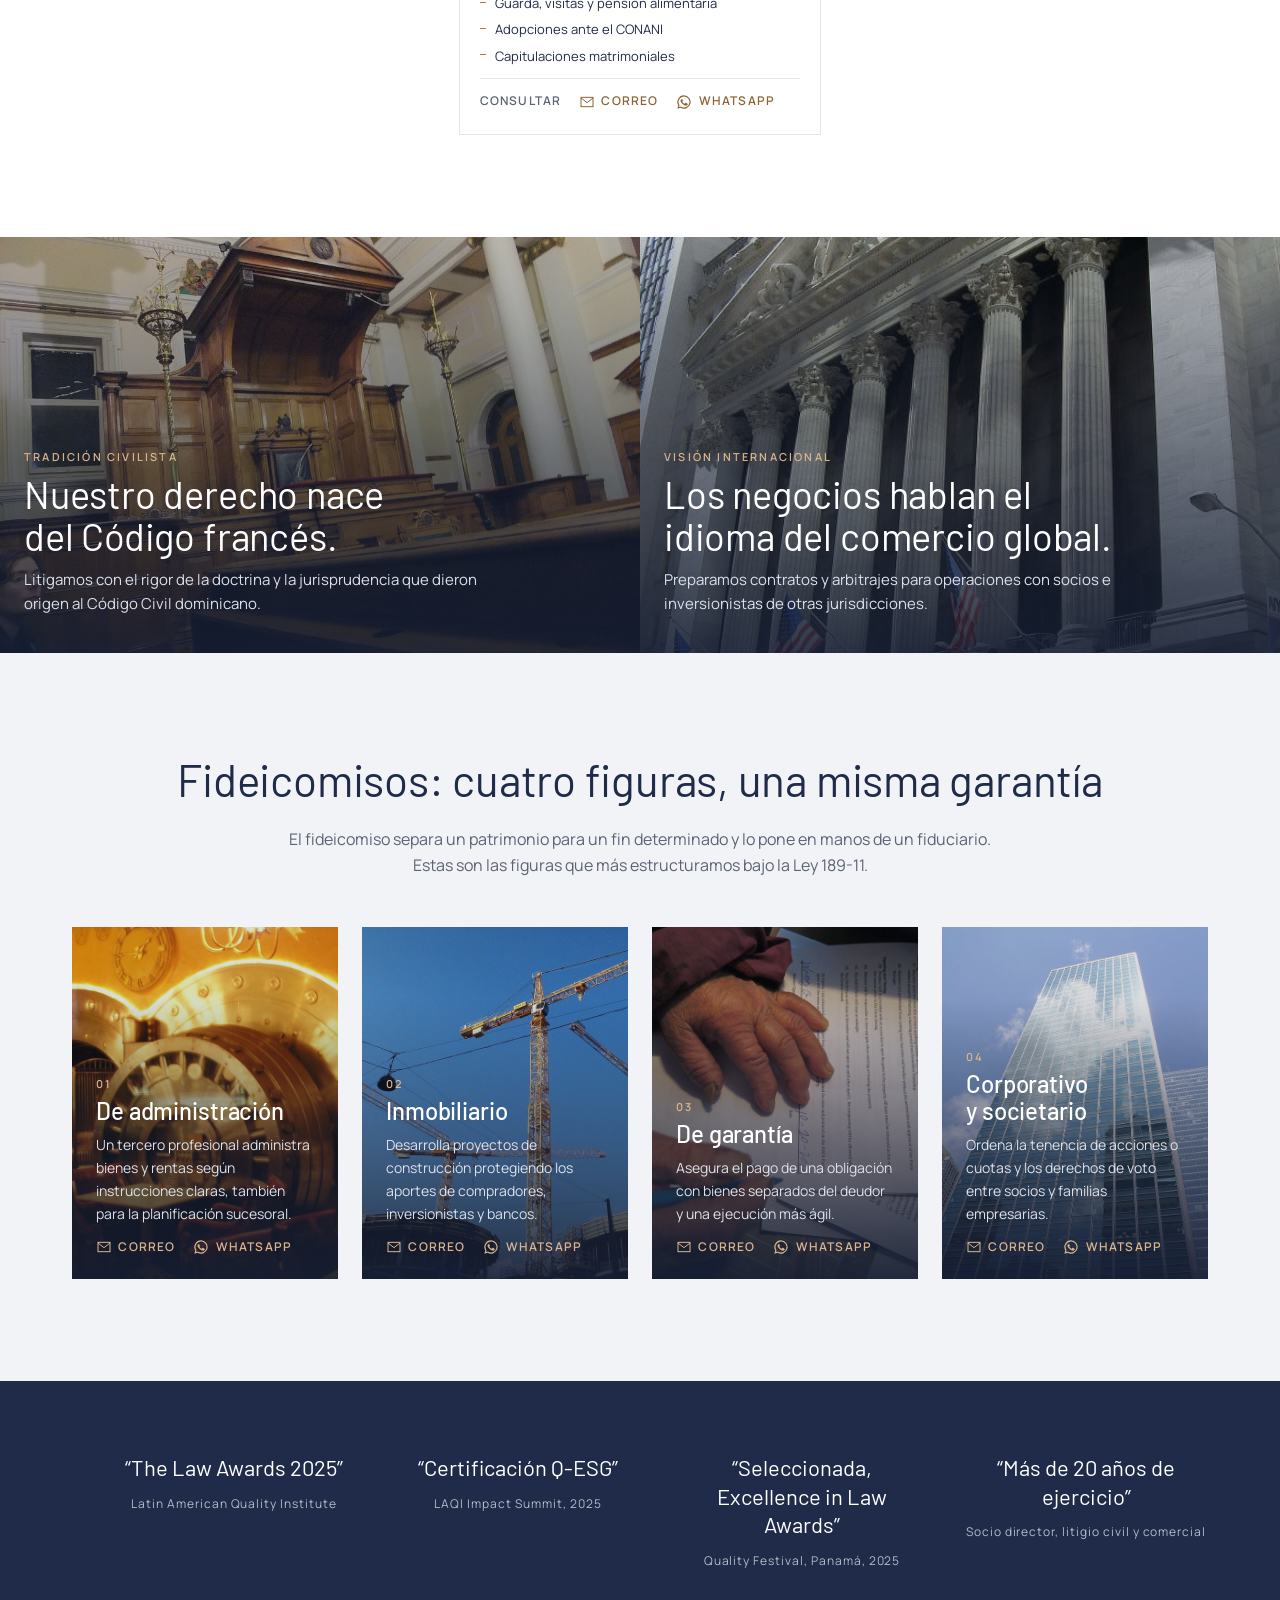
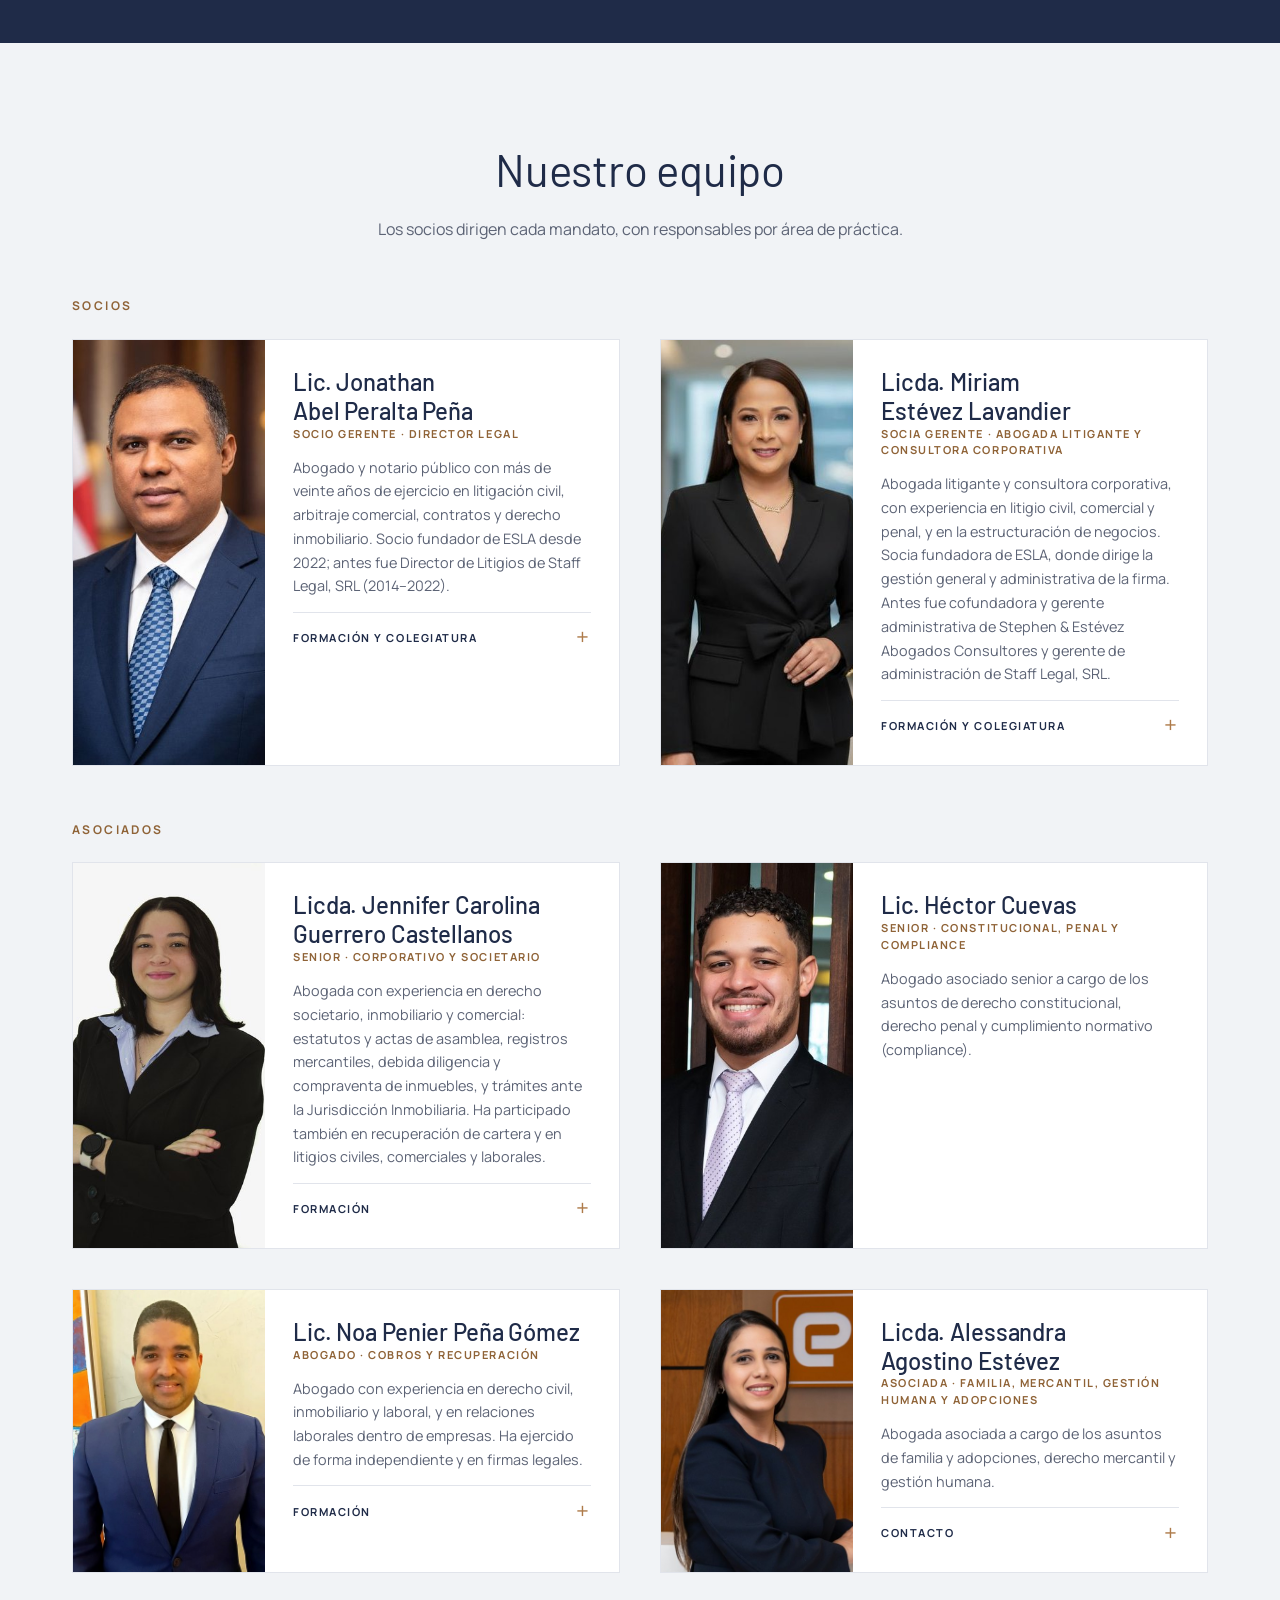
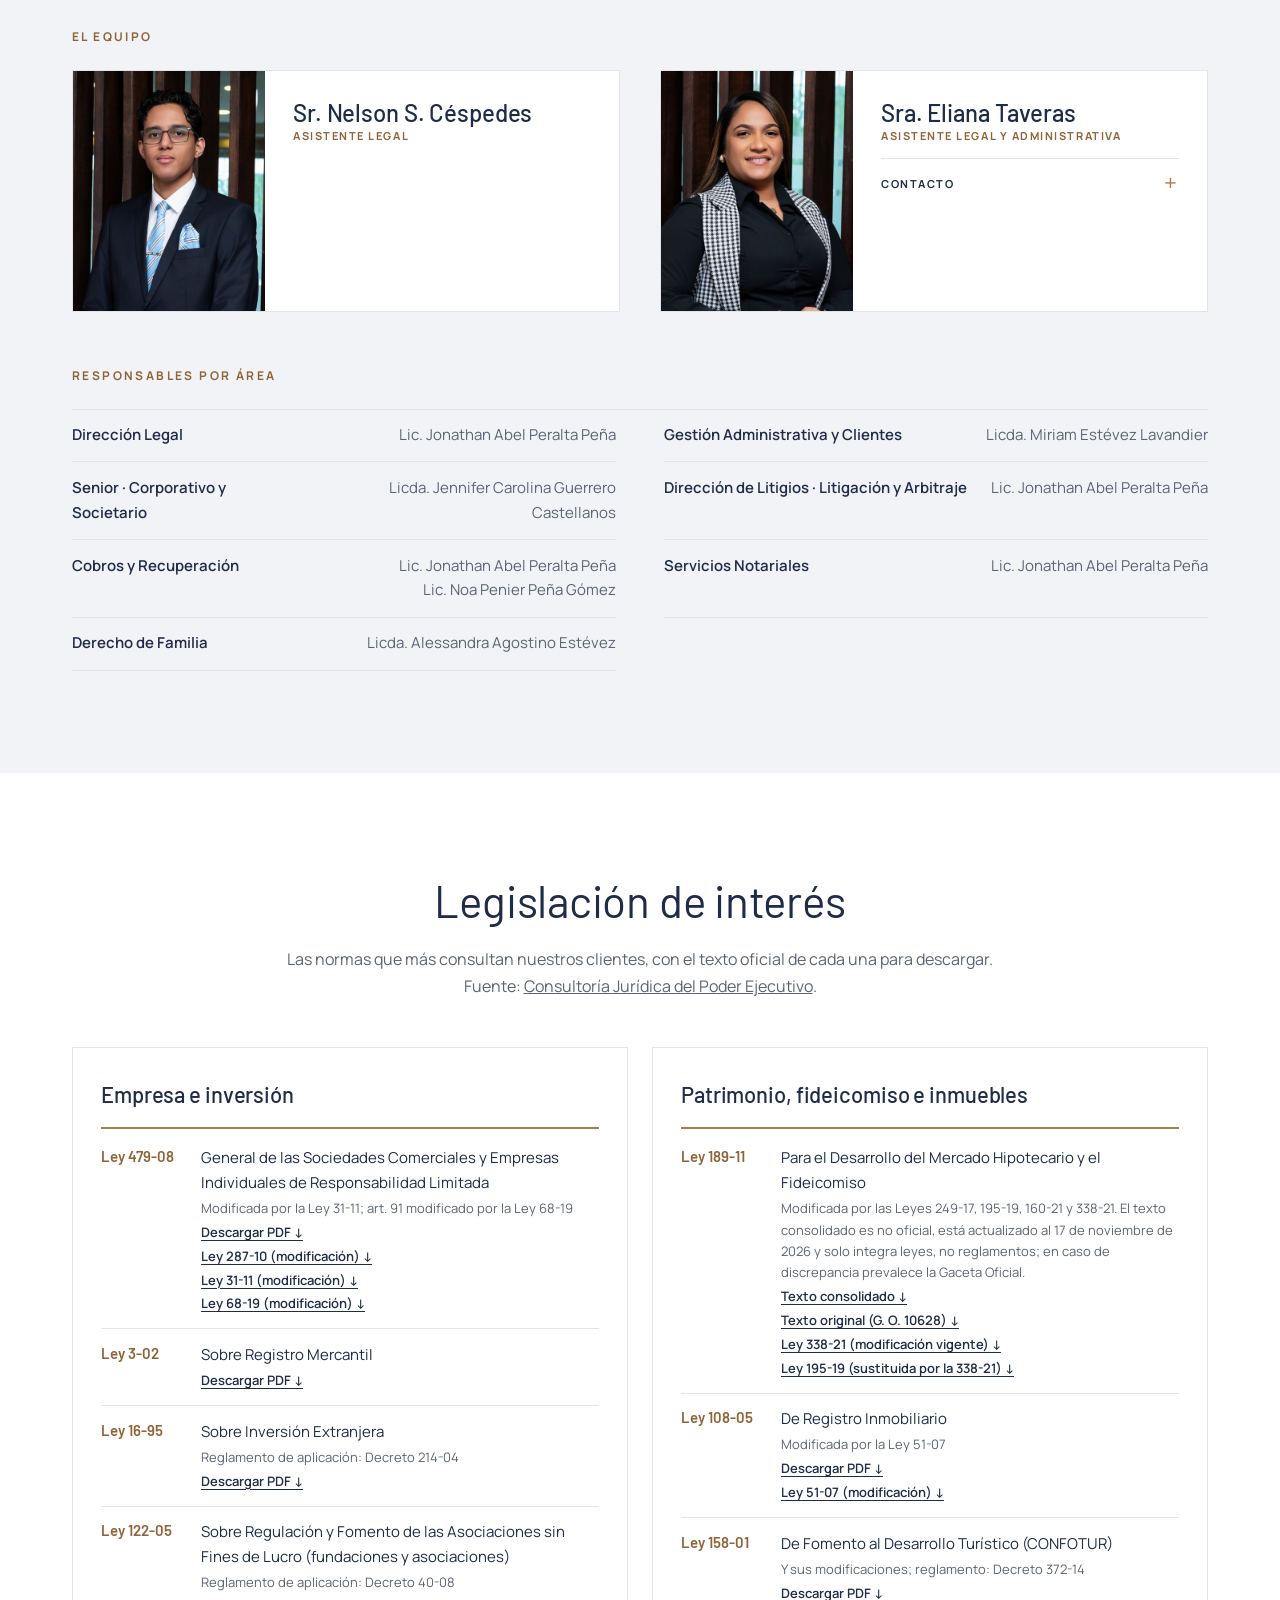
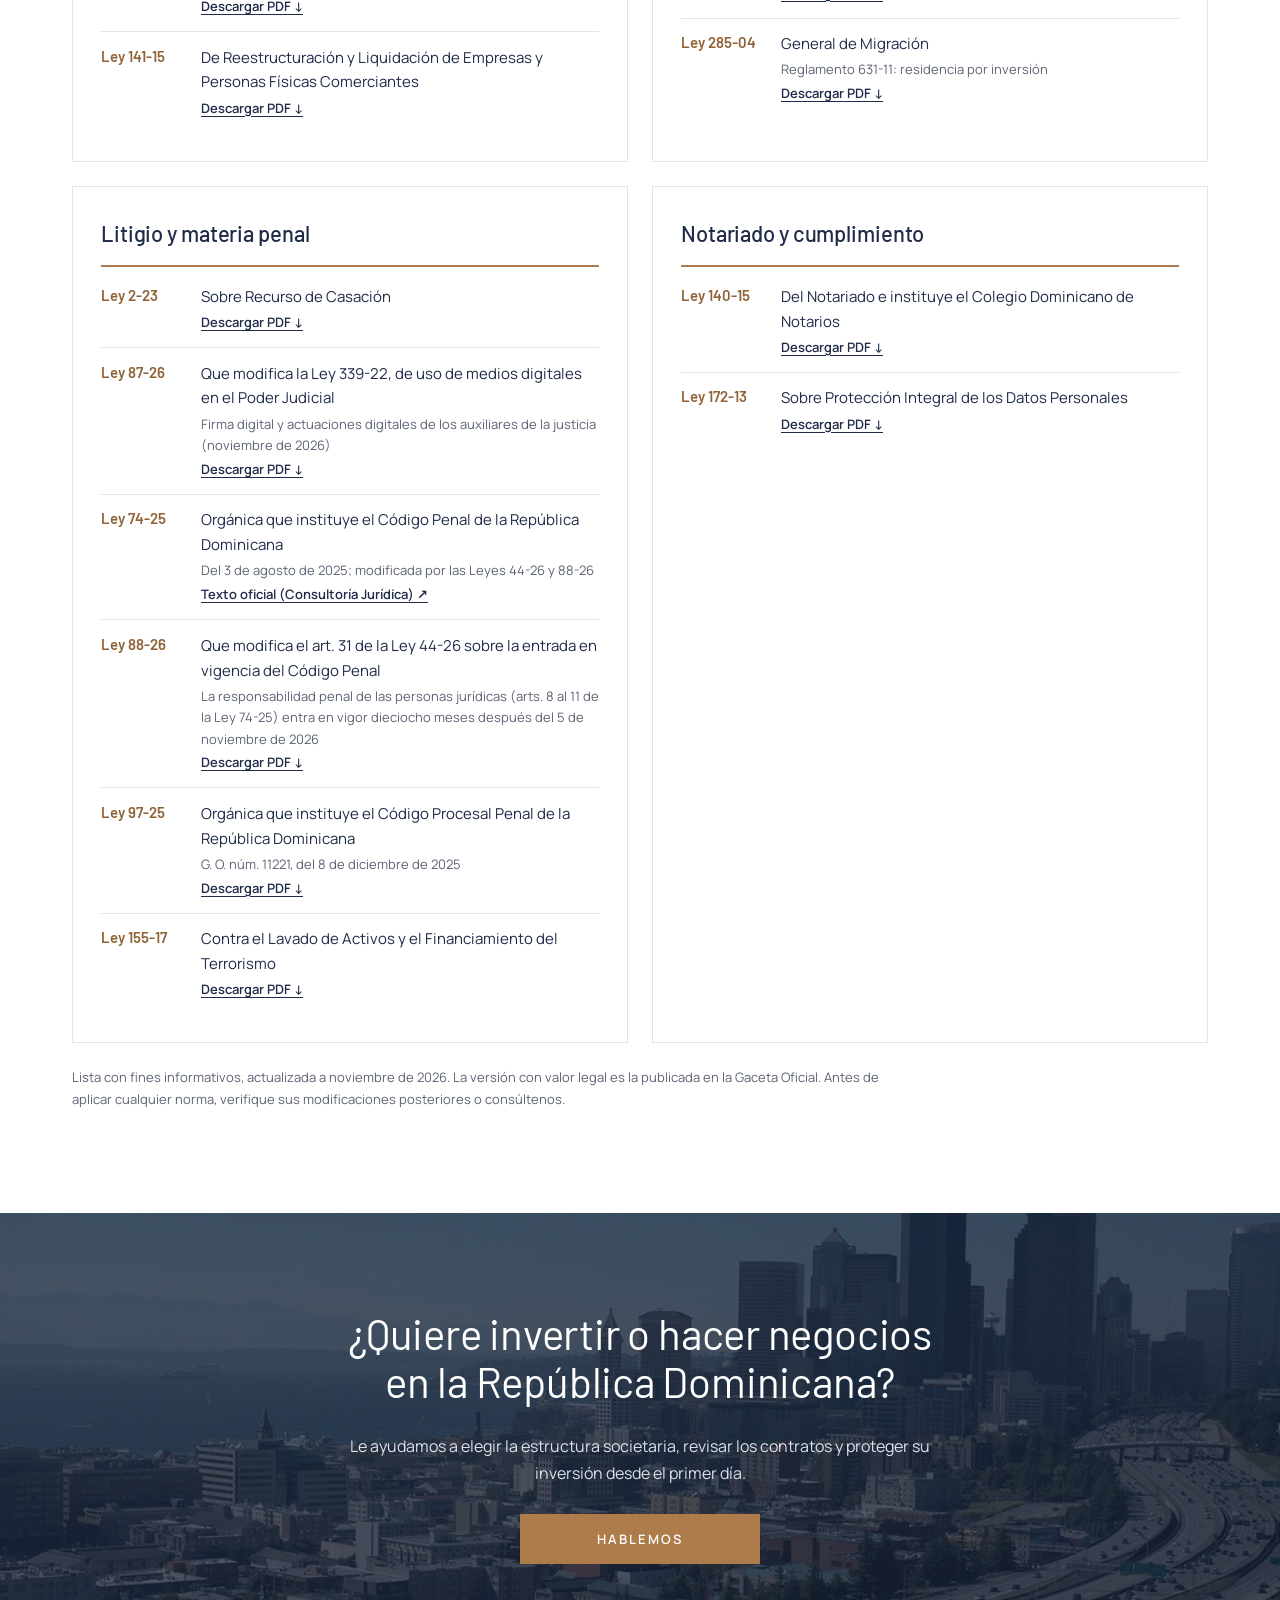
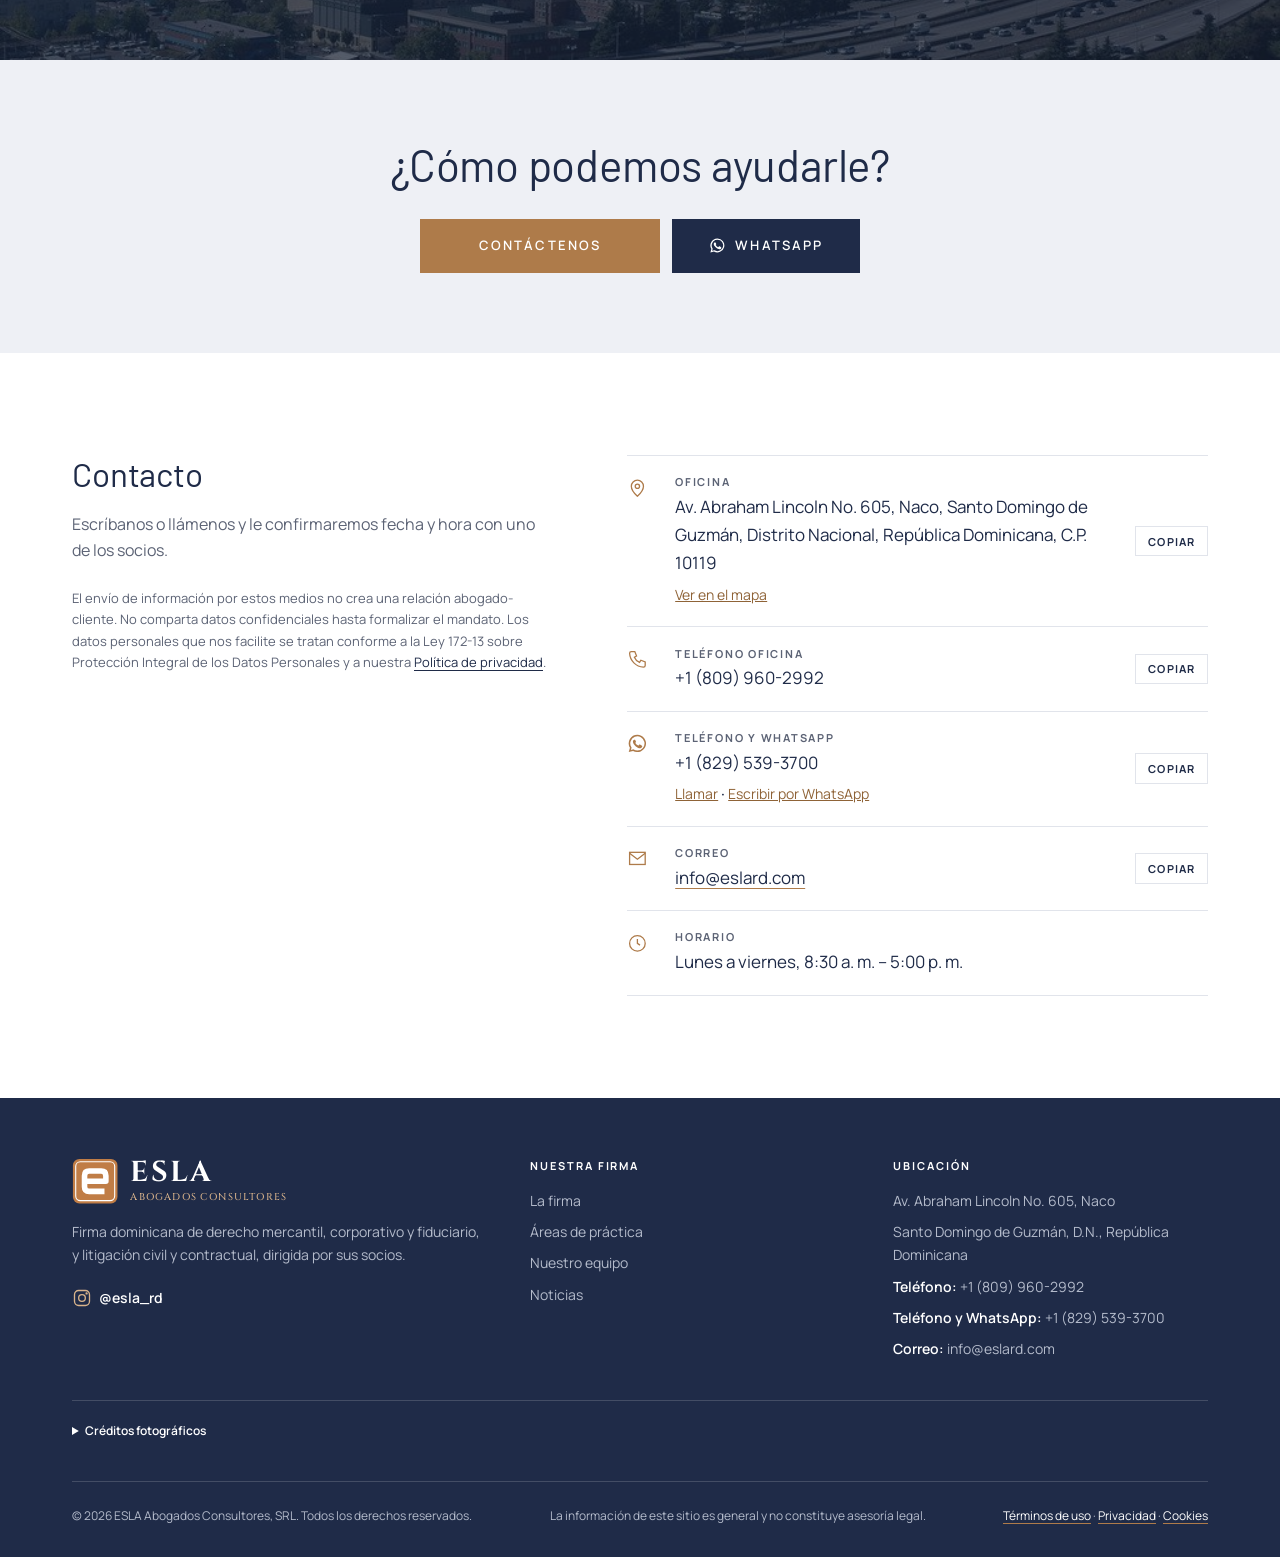
==== commit b0de1856: "Agregar el Aviso legal: términos de uso, privacidad y cookies - legal.html: Términos y condiciones d" ====
--- a/index.html
+++ b/index.html
@@ -399,6 +399,8 @@
 footer p { margin: 0; }
 footer strong { color: #FFFFFF; font-weight: 600; }
 .foot-bottom { border-top: 1px solid var(--on-dark-line); padding-top: 1.5rem; display: flex; flex-wrap: wrap; gap: 0.75rem 2rem; justify-content: space-between; font-size: 0.75rem; }
+.legal-links a { color: #FFFFFF; text-decoration: underline; text-underline-offset: 3px; text-decoration-color: var(--gold); }
+.notice a { color: var(--navy); text-underline-offset: 3px; }
 
 /* Floating WhatsApp button */
 .wa-float {
@@ -1071,8 +1073,8 @@
       <h2 class="title-left"><span lang="es">Contacto</span><span lang="en">Contact</span></h2>
       <p style="color:var(--muted);margin:1rem 0 0;max-width:34rem"><span lang="es">Escríbanos o llámenos y le confirmaremos fecha y hora con uno de los socios.</span><span lang="en">Write or call us and we will confirm a date and time with one of the partners. Please note that our partners practice in Spanish.</span></p>
       <p class="notice">
-        <span lang="es">El envío de información por estos medios no crea una relación abogado-cliente. No comparta datos confidenciales hasta formalizar el mandato. Los datos personales que nos facilite se tratan conforme a la Ley 172-13 sobre Protección de Datos de Carácter Personal.</span>
-        <span lang="en">Contacting us through these channels does not create an attorney-client relationship. Please do not share confidential information until an engagement is formalized. Personal data you provide is handled under Dominican Law 172-13 on Personal Data Protection.</span>
+        <span lang="es">El envío de información por estos medios no crea una relación abogado-cliente. No comparta datos confidenciales hasta formalizar el mandato. Los datos personales que nos facilite se tratan conforme a la Ley 172-13 sobre Protección Integral de los Datos Personales y a nuestra <a href="legal.html#privacidad">Política de privacidad</a>.</span>
+        <span lang="en">Contacting us through these channels does not create an attorney-client relationship. Please do not share confidential information until an engagement is formalized. Personal data you provide is handled under Dominican Law 172-13 on Personal Data Protection and our <a href="legal.html#privacidad">Privacy Policy</a> (in Spanish).</span>
       </p>
     </div>
     <div class="contact-list">
@@ -1145,6 +1147,7 @@
     <div class="foot-bottom">
       <p><span lang="es">© <span class="yr-now">2026</span> ESLA Abogados Consultores, SRL. Todos los derechos reservados.</span><span lang="en">© <span class="yr-now">2026</span> ESLA Abogados Consultores, SRL. All rights reserved.</span></p>
       <p><span lang="es">La información de este sitio es general y no constituye asesoría legal.</span><span lang="en">The information on this site is general and is not legal advice.</span></p>
+      <p class="legal-links"><a href="legal.html#terminos"><span lang="es">Términos de uso</span><span lang="en">Terms of use</span></a> · <a href="legal.html#privacidad"><span lang="es">Privacidad</span><span lang="en">Privacy</span></a> · <a href="legal.html#cookies">Cookies</a></p>
     </div>
   </div>
 </footer>
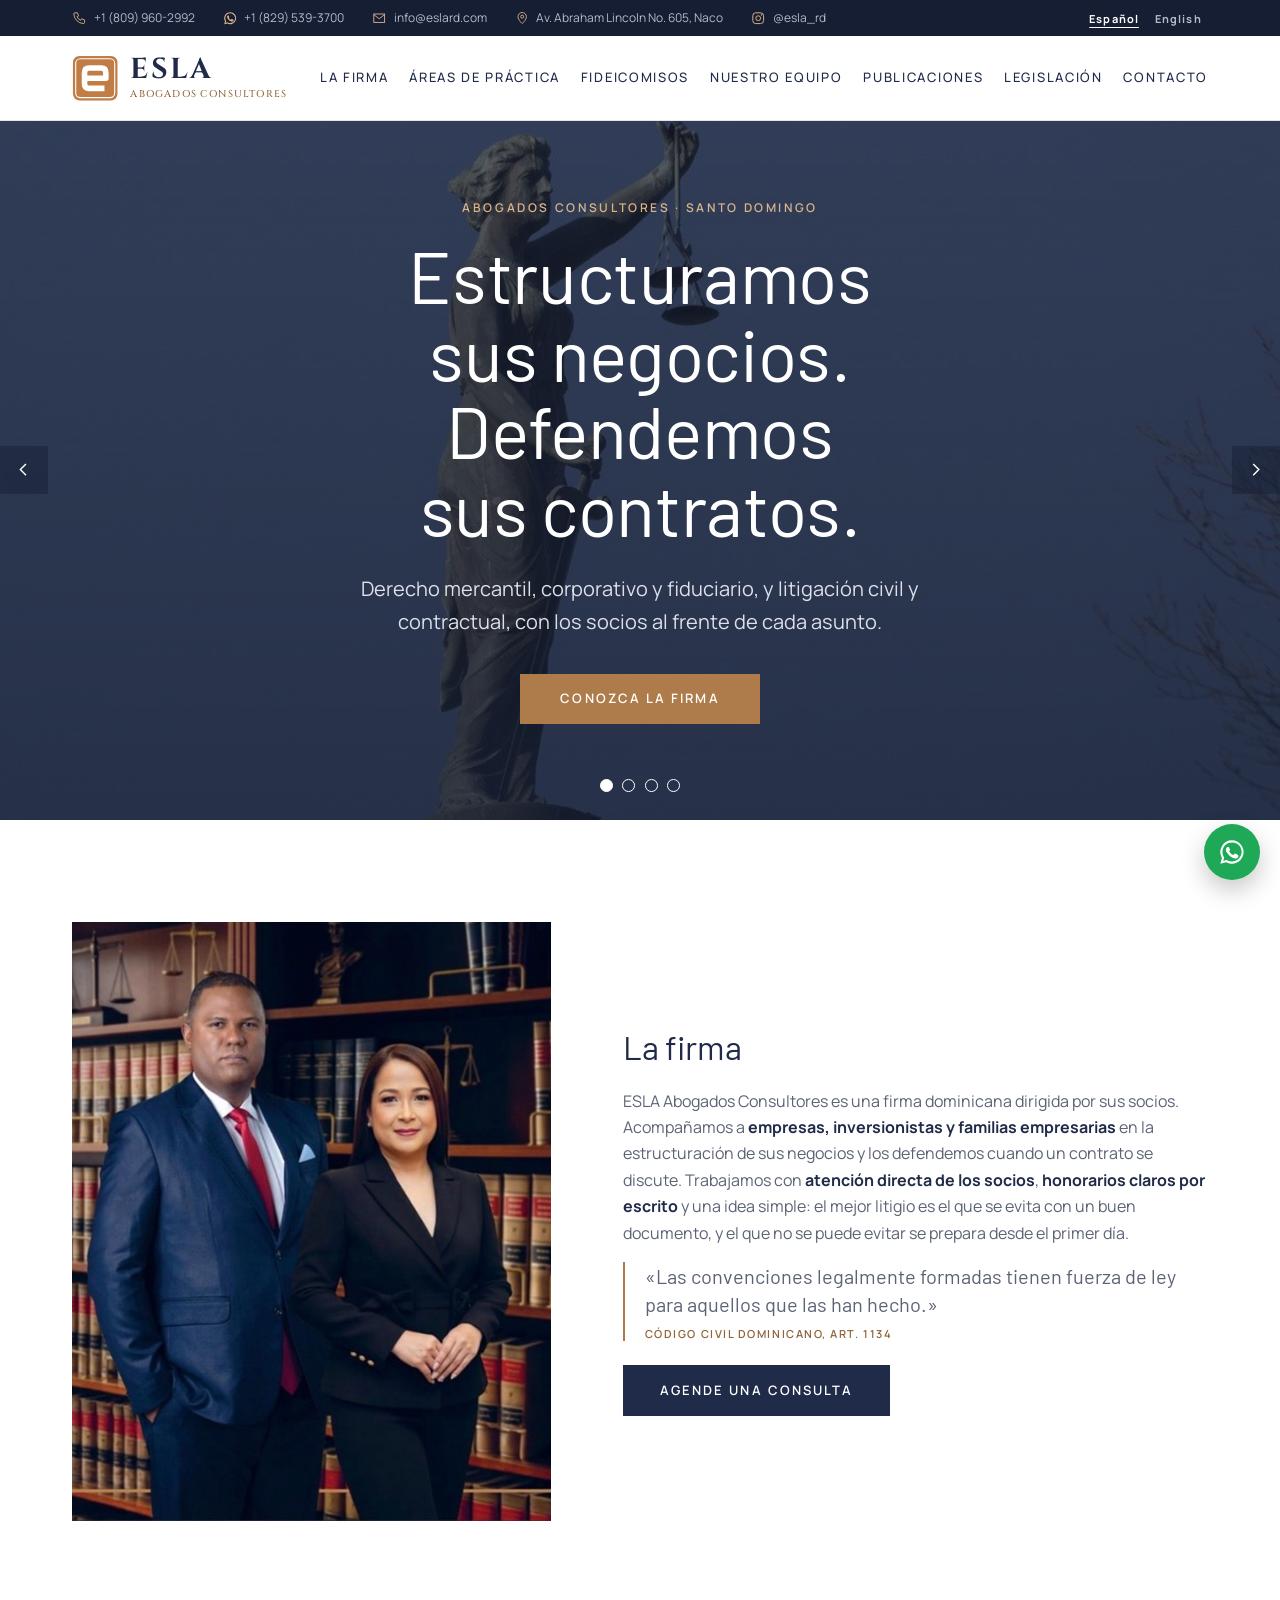
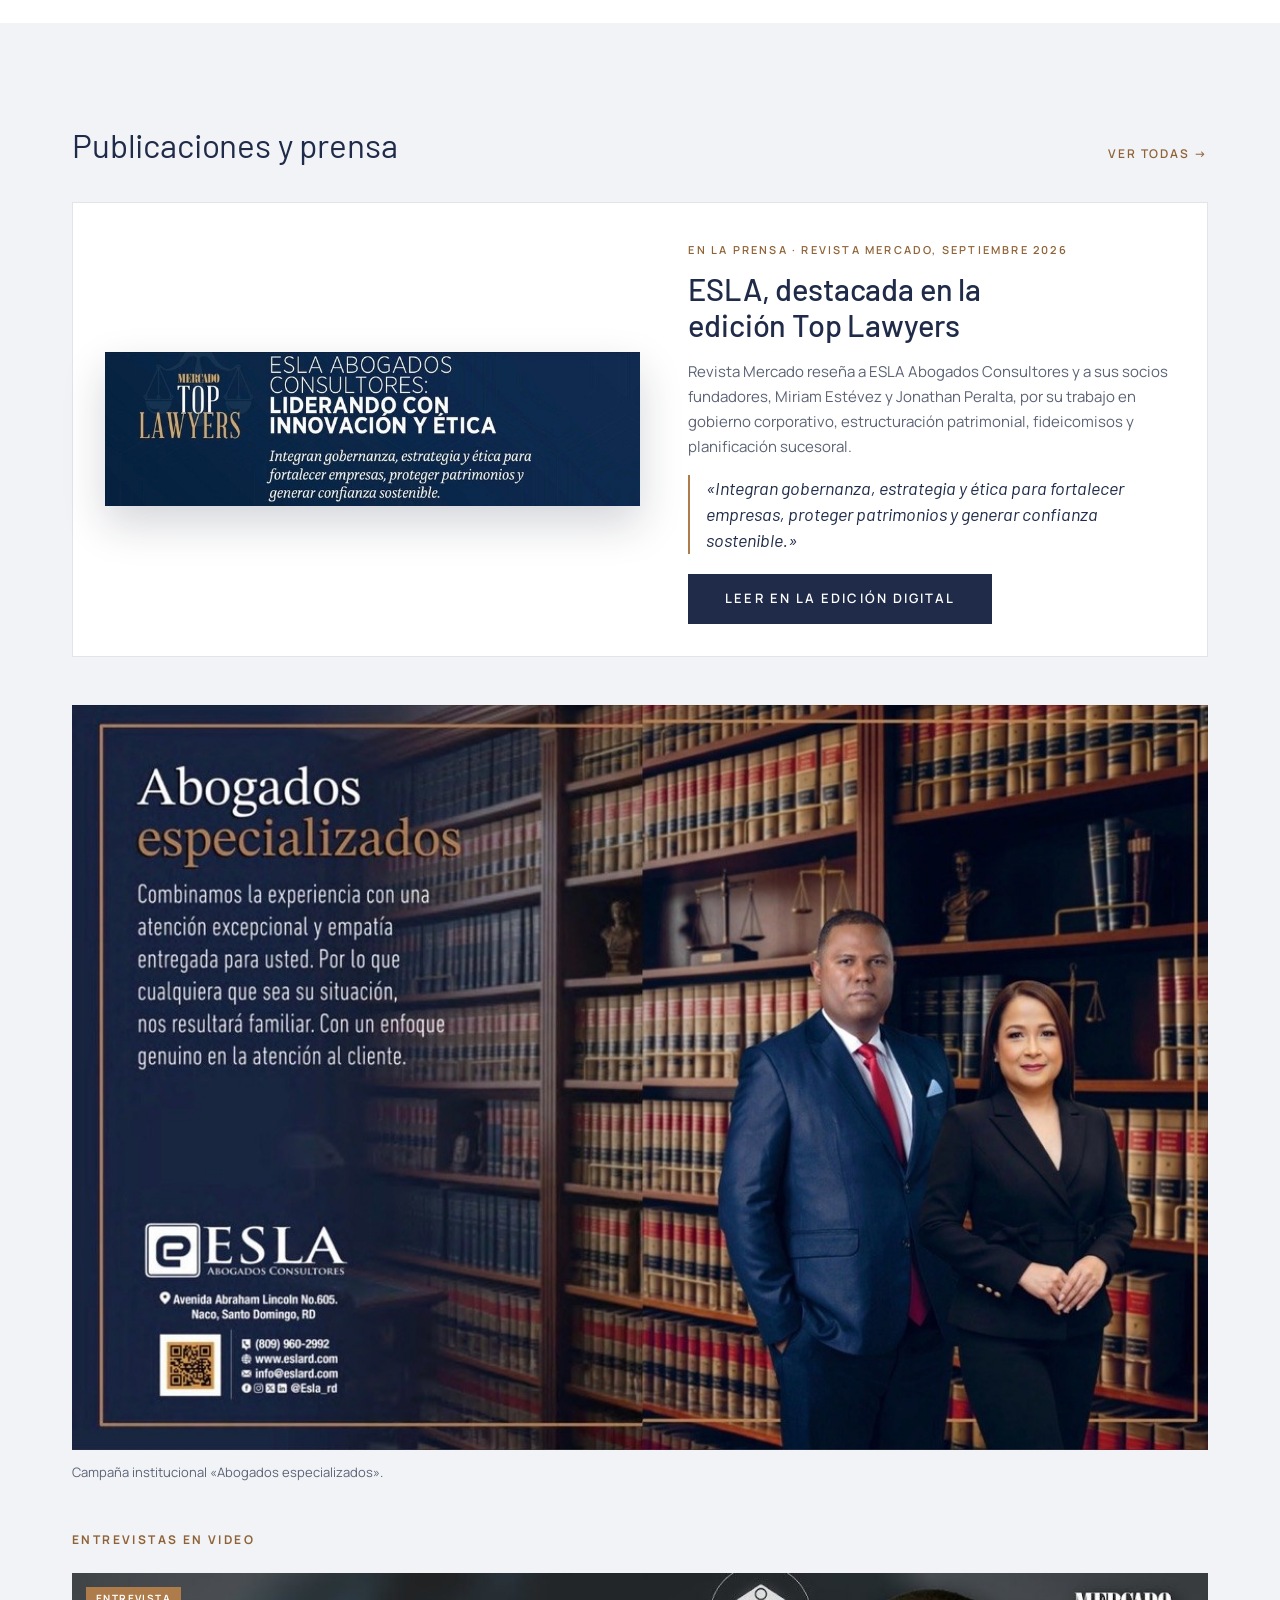
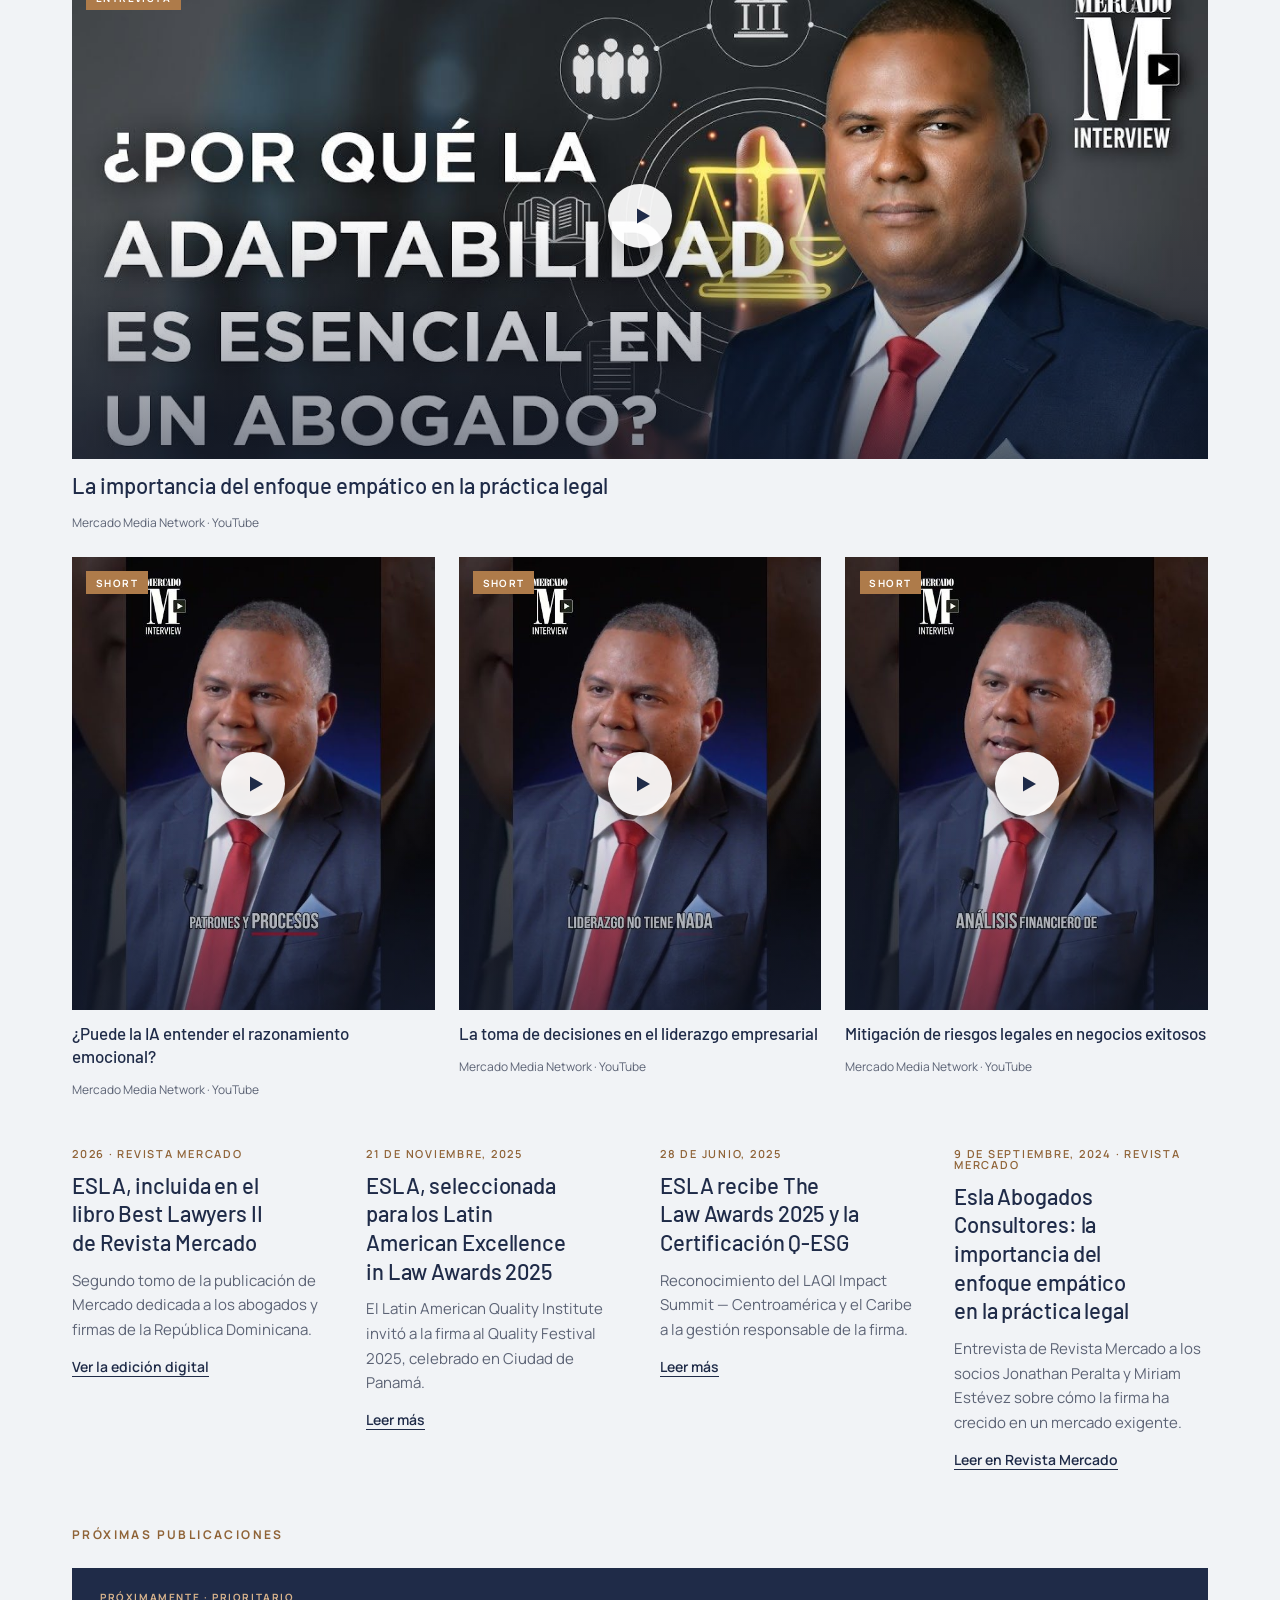
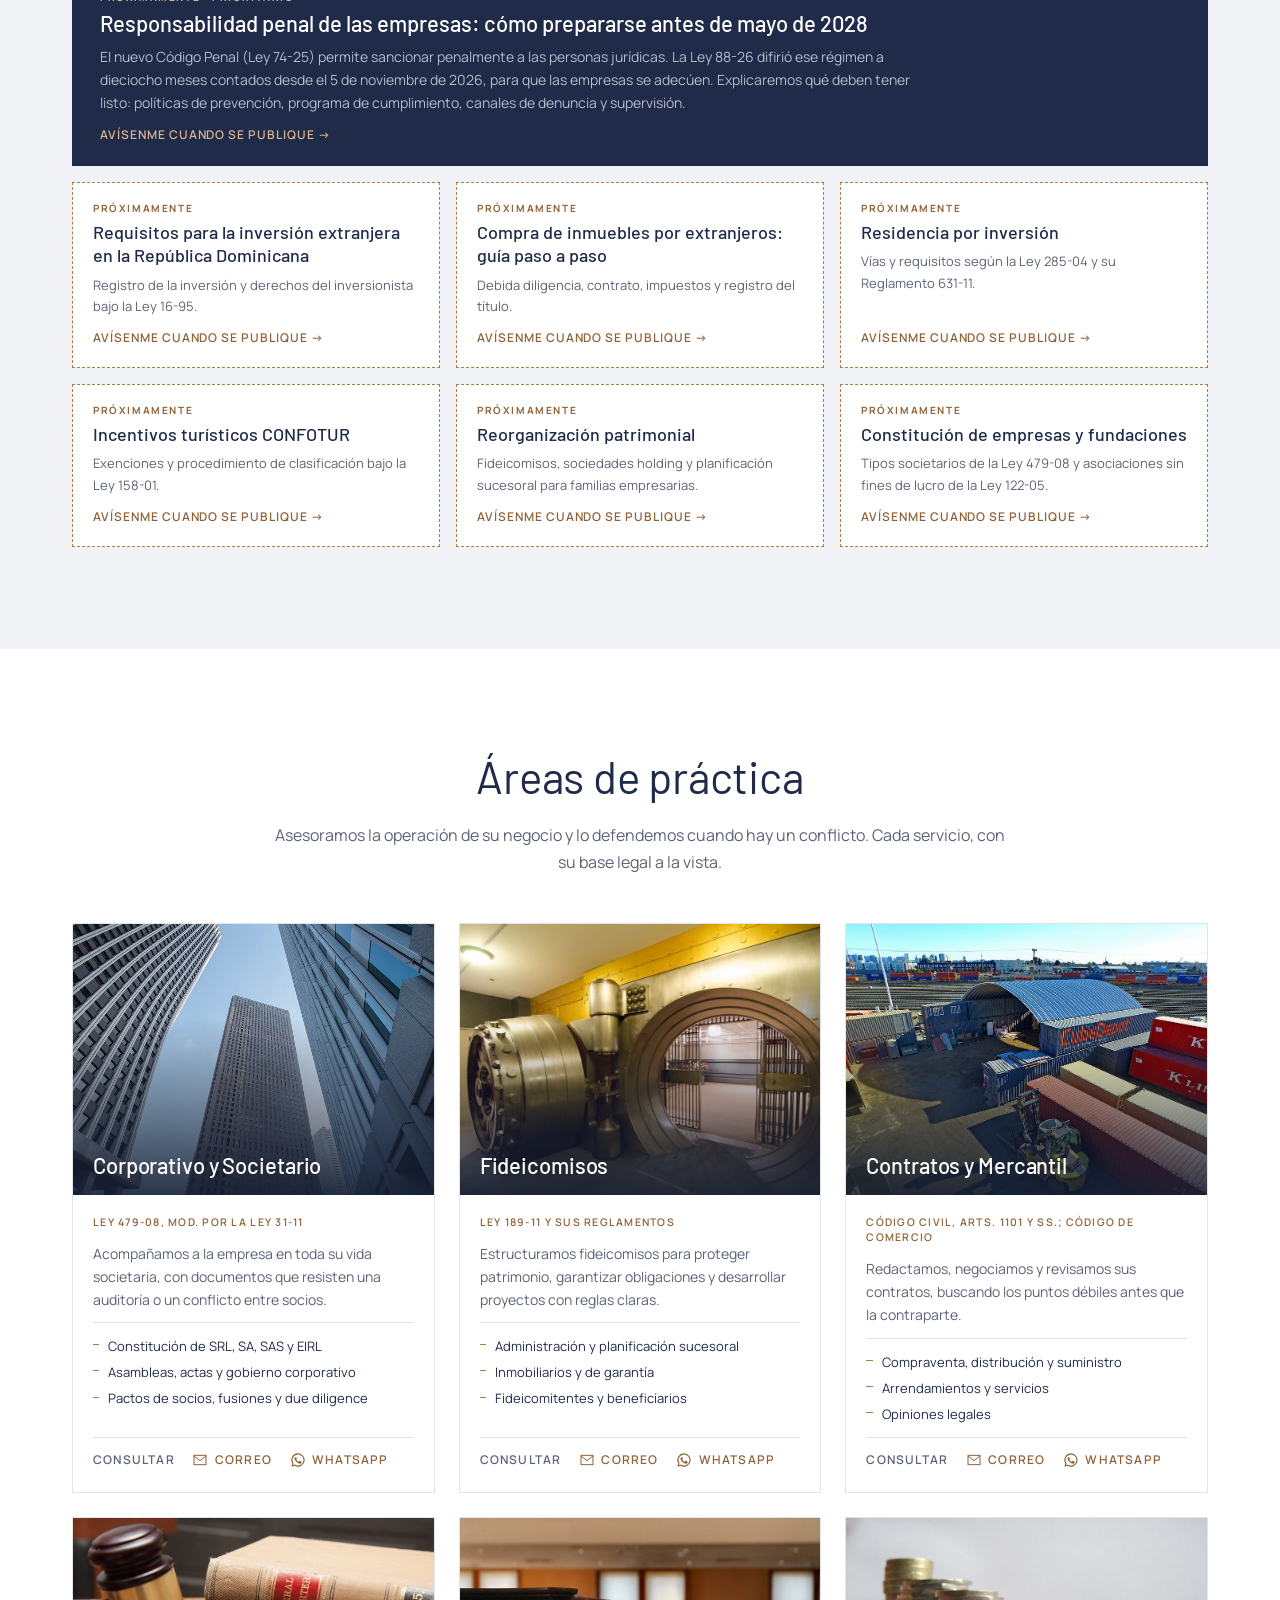
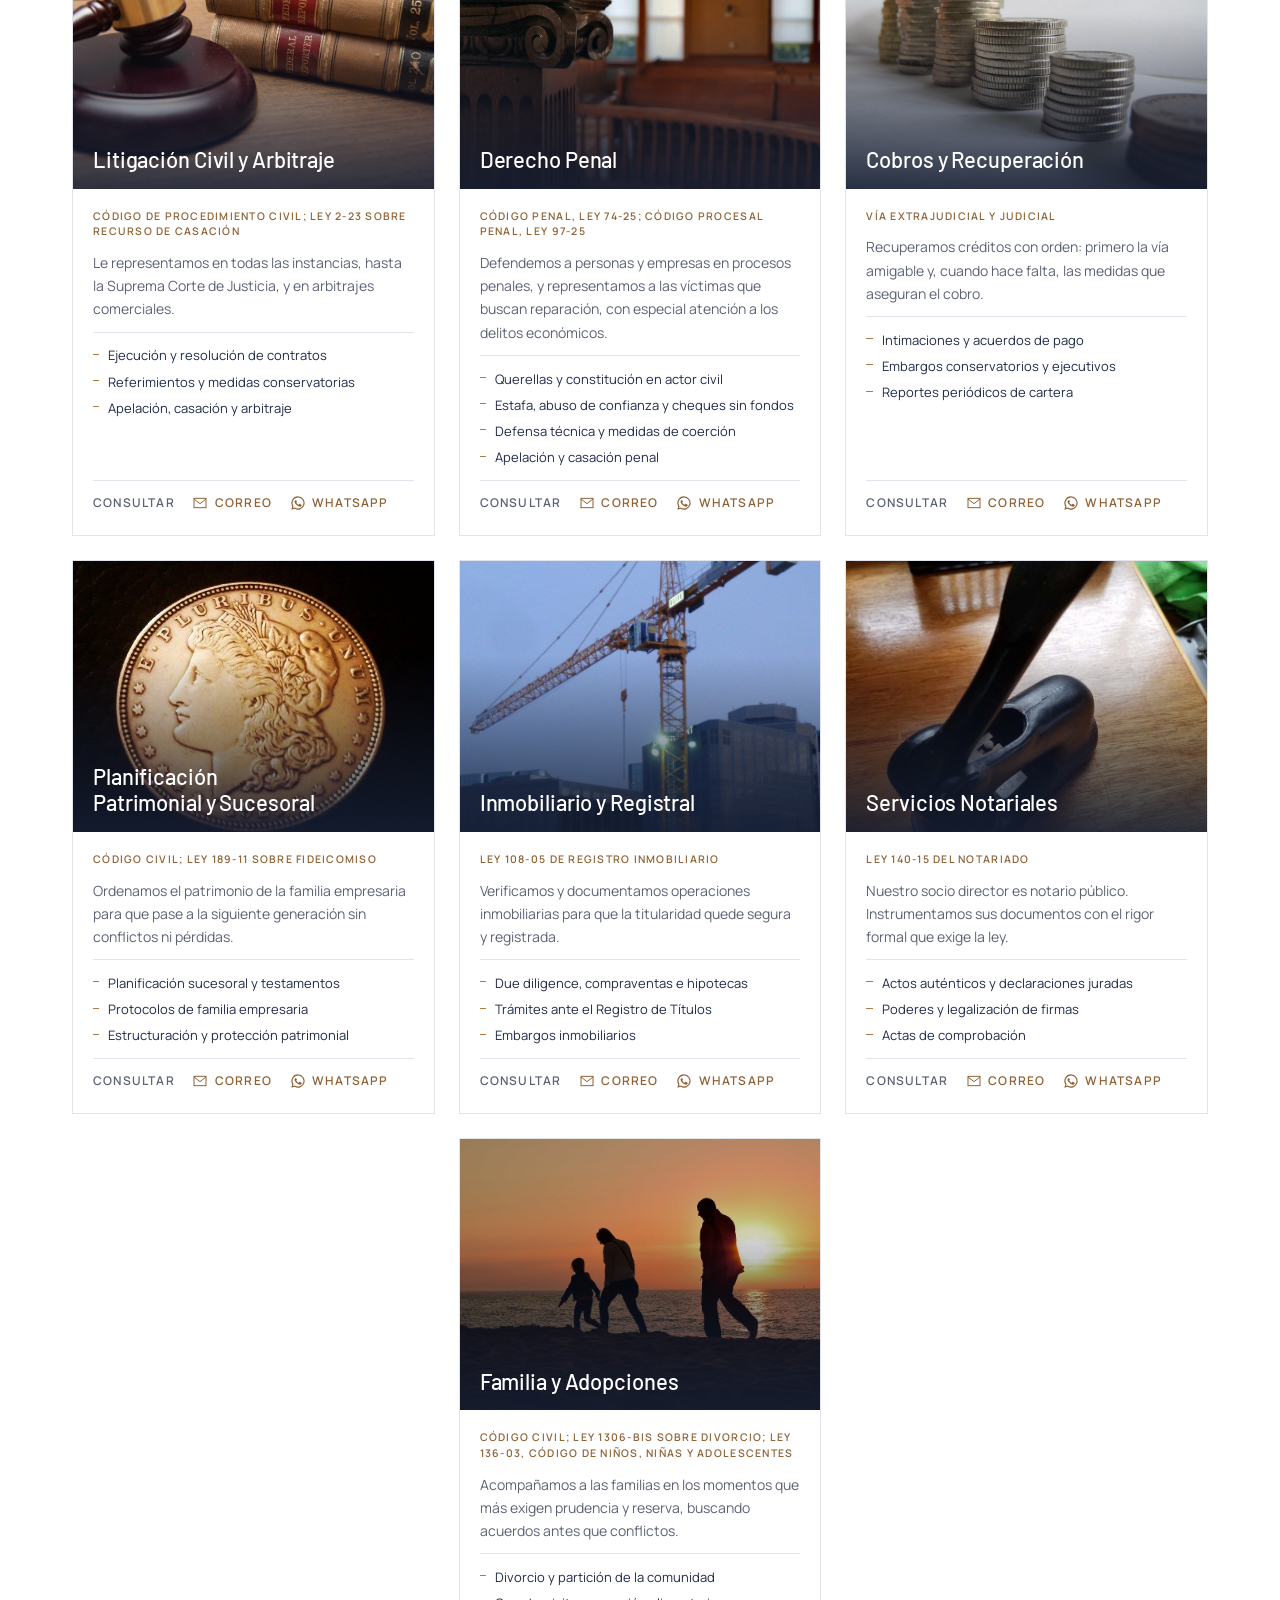
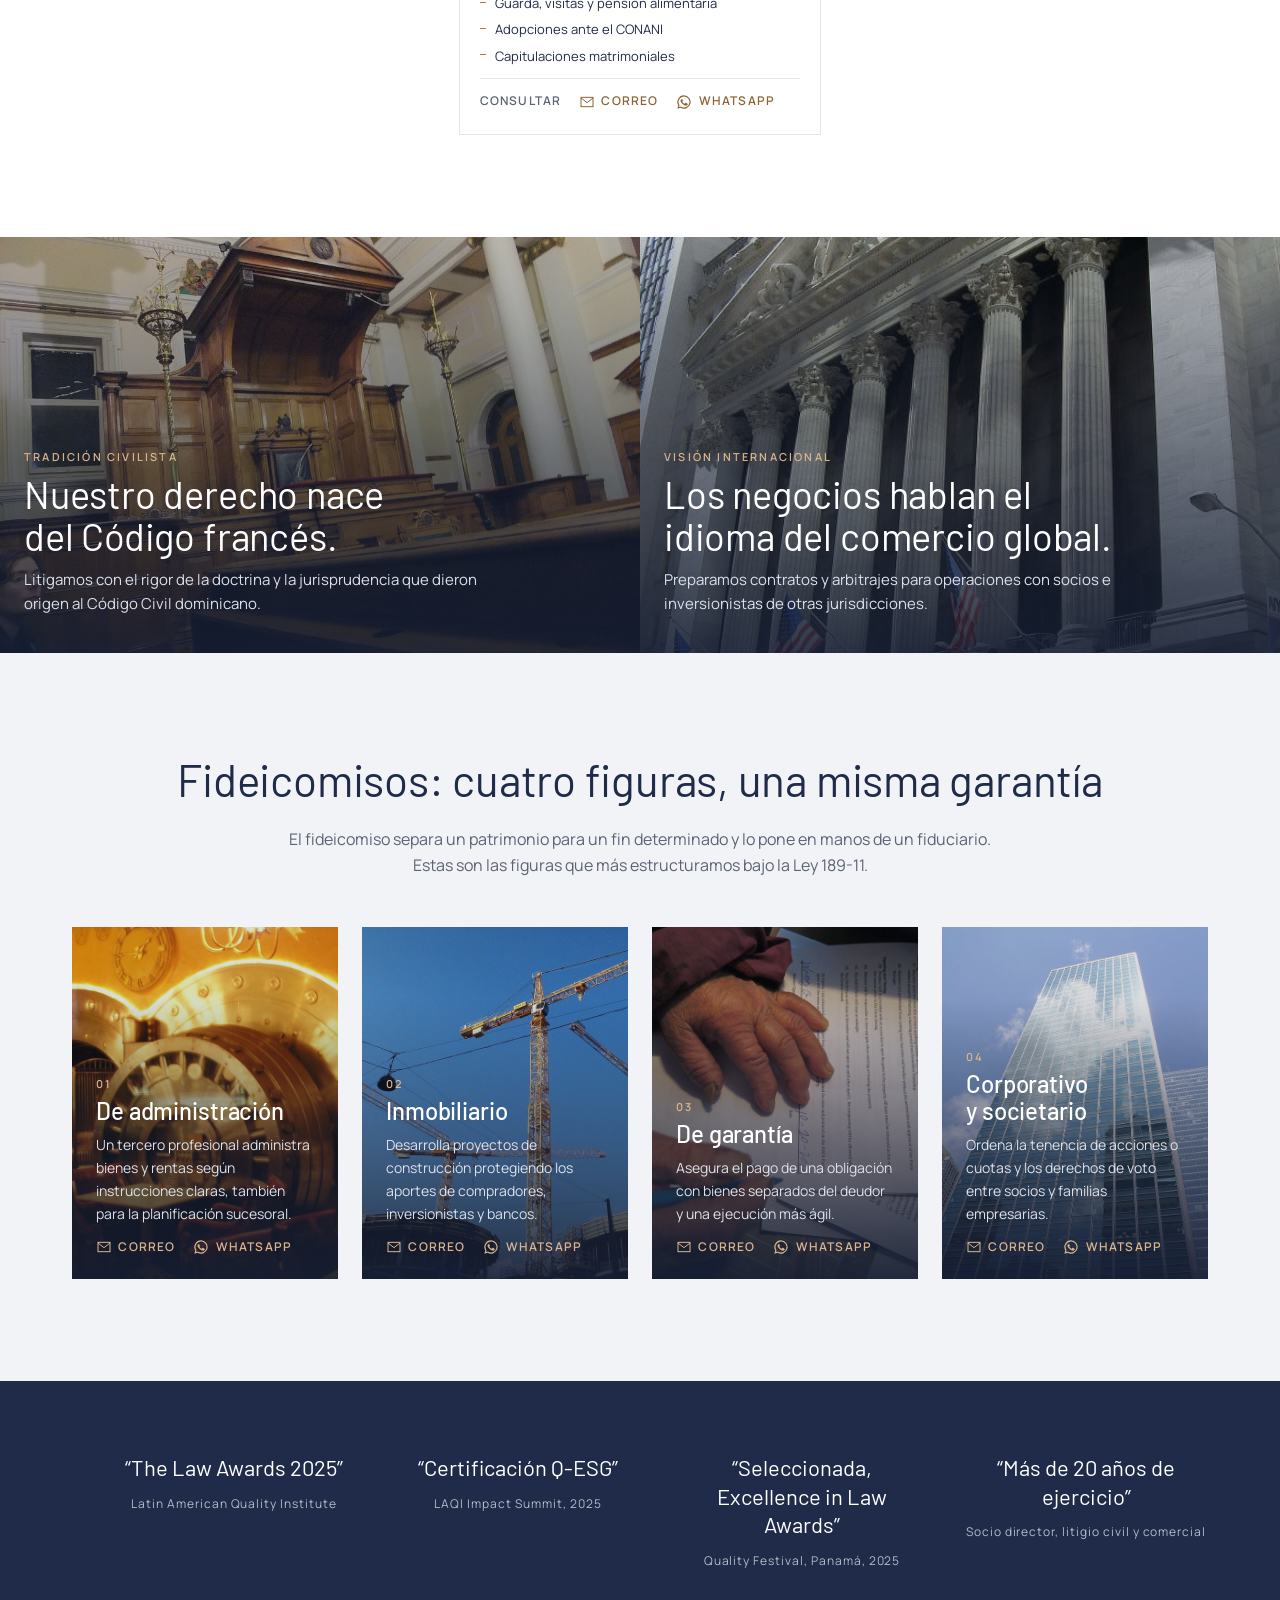
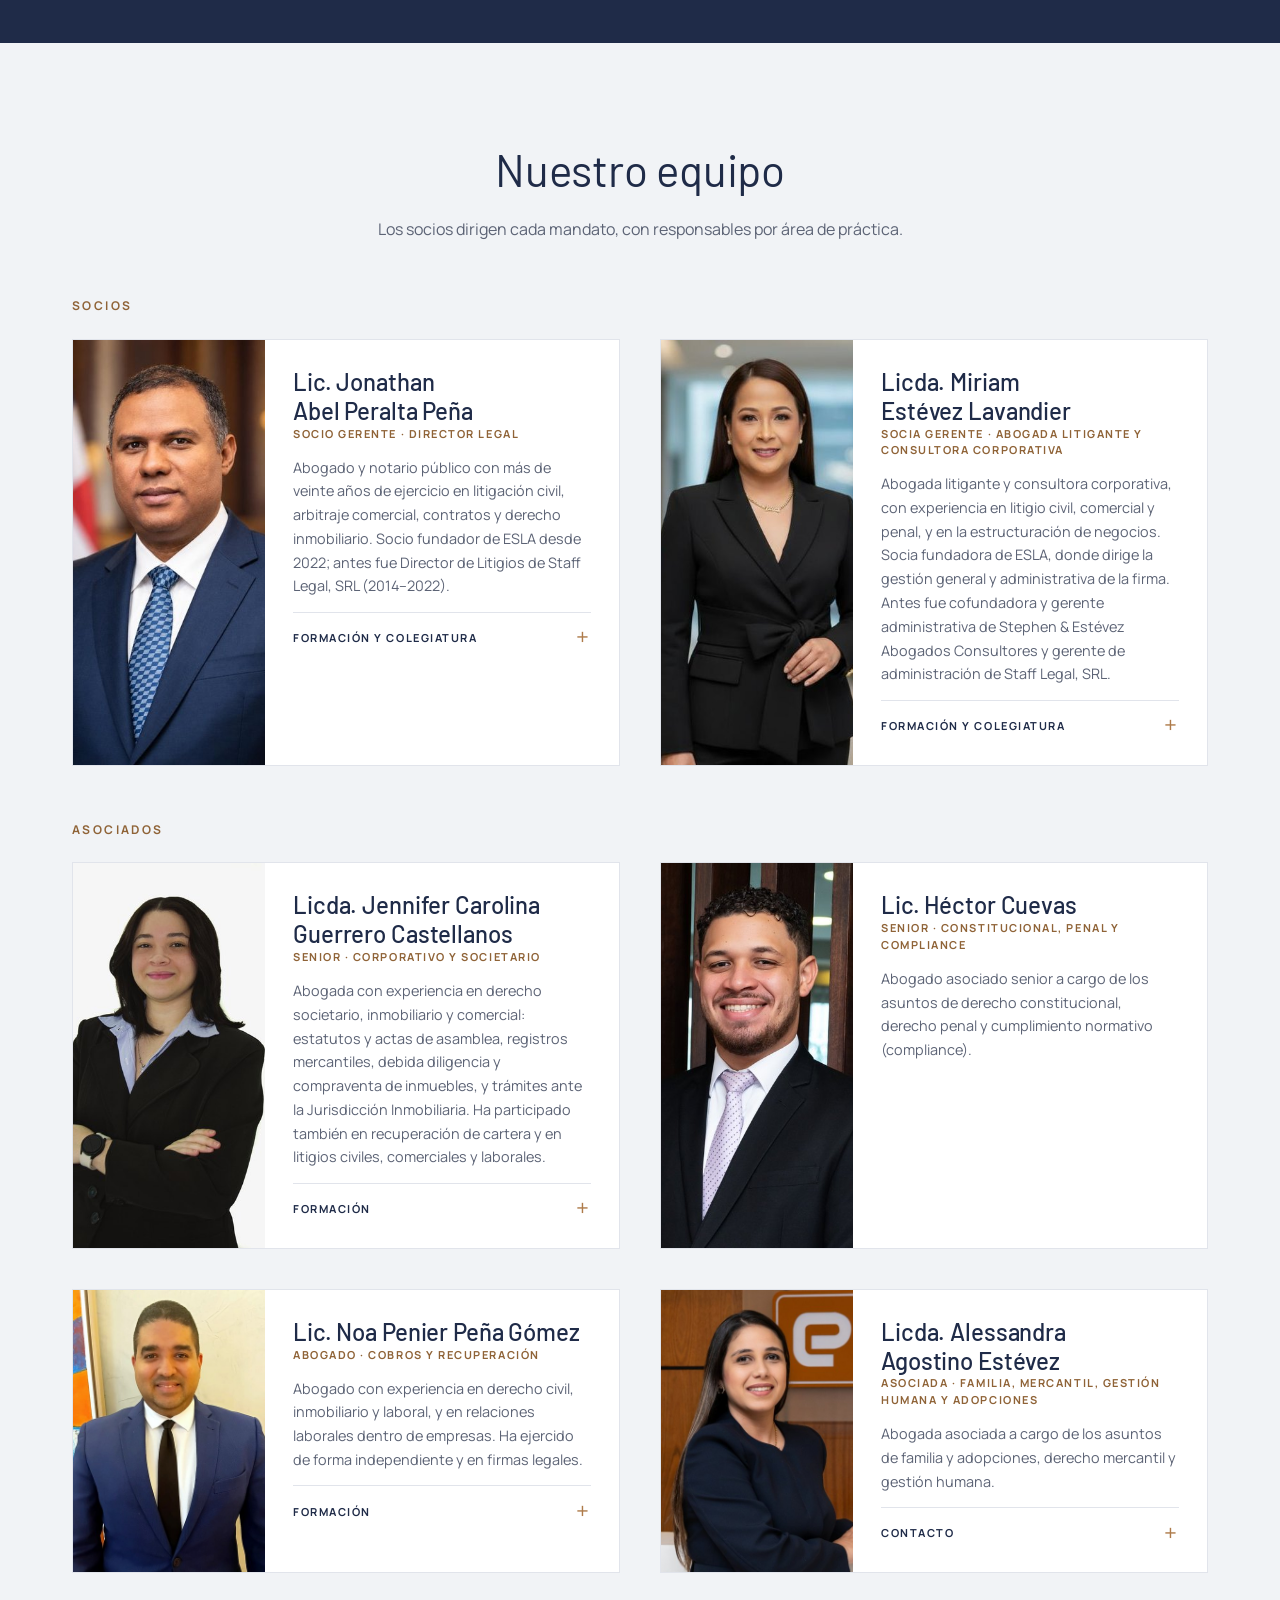
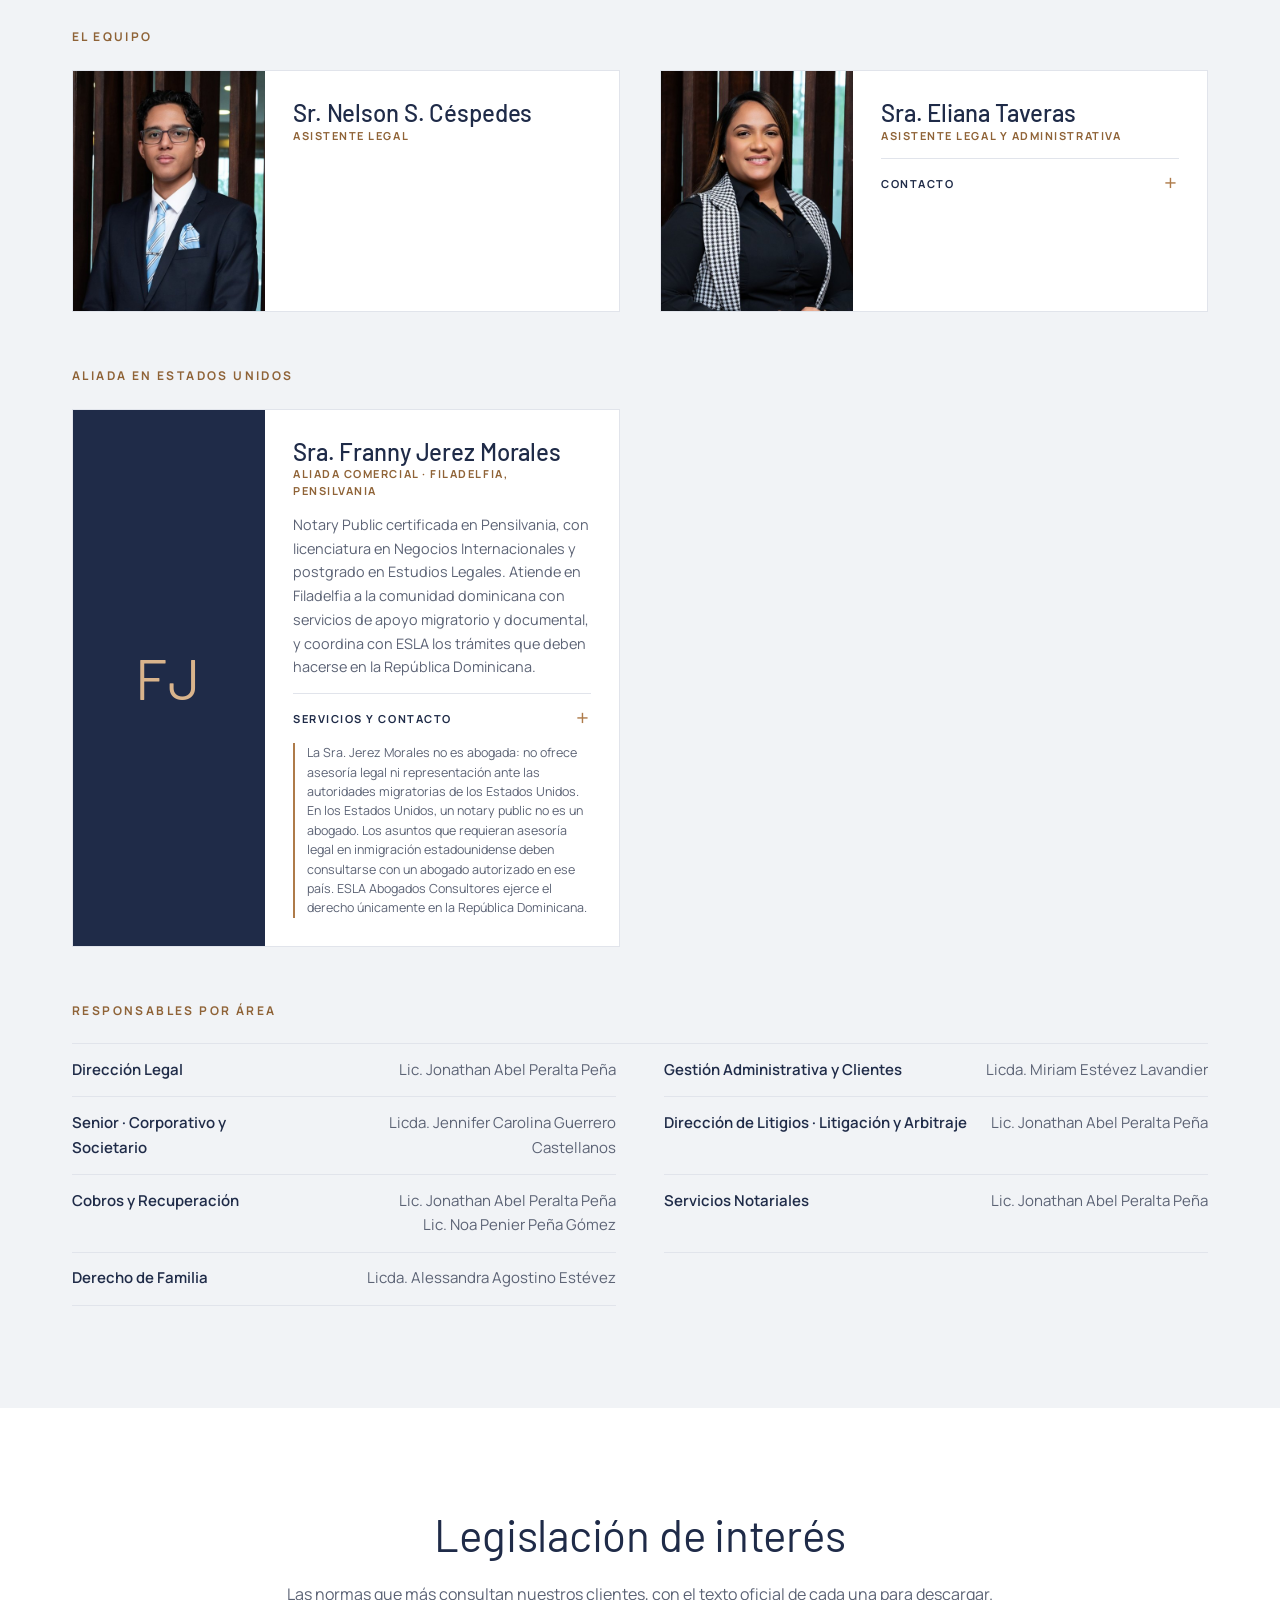
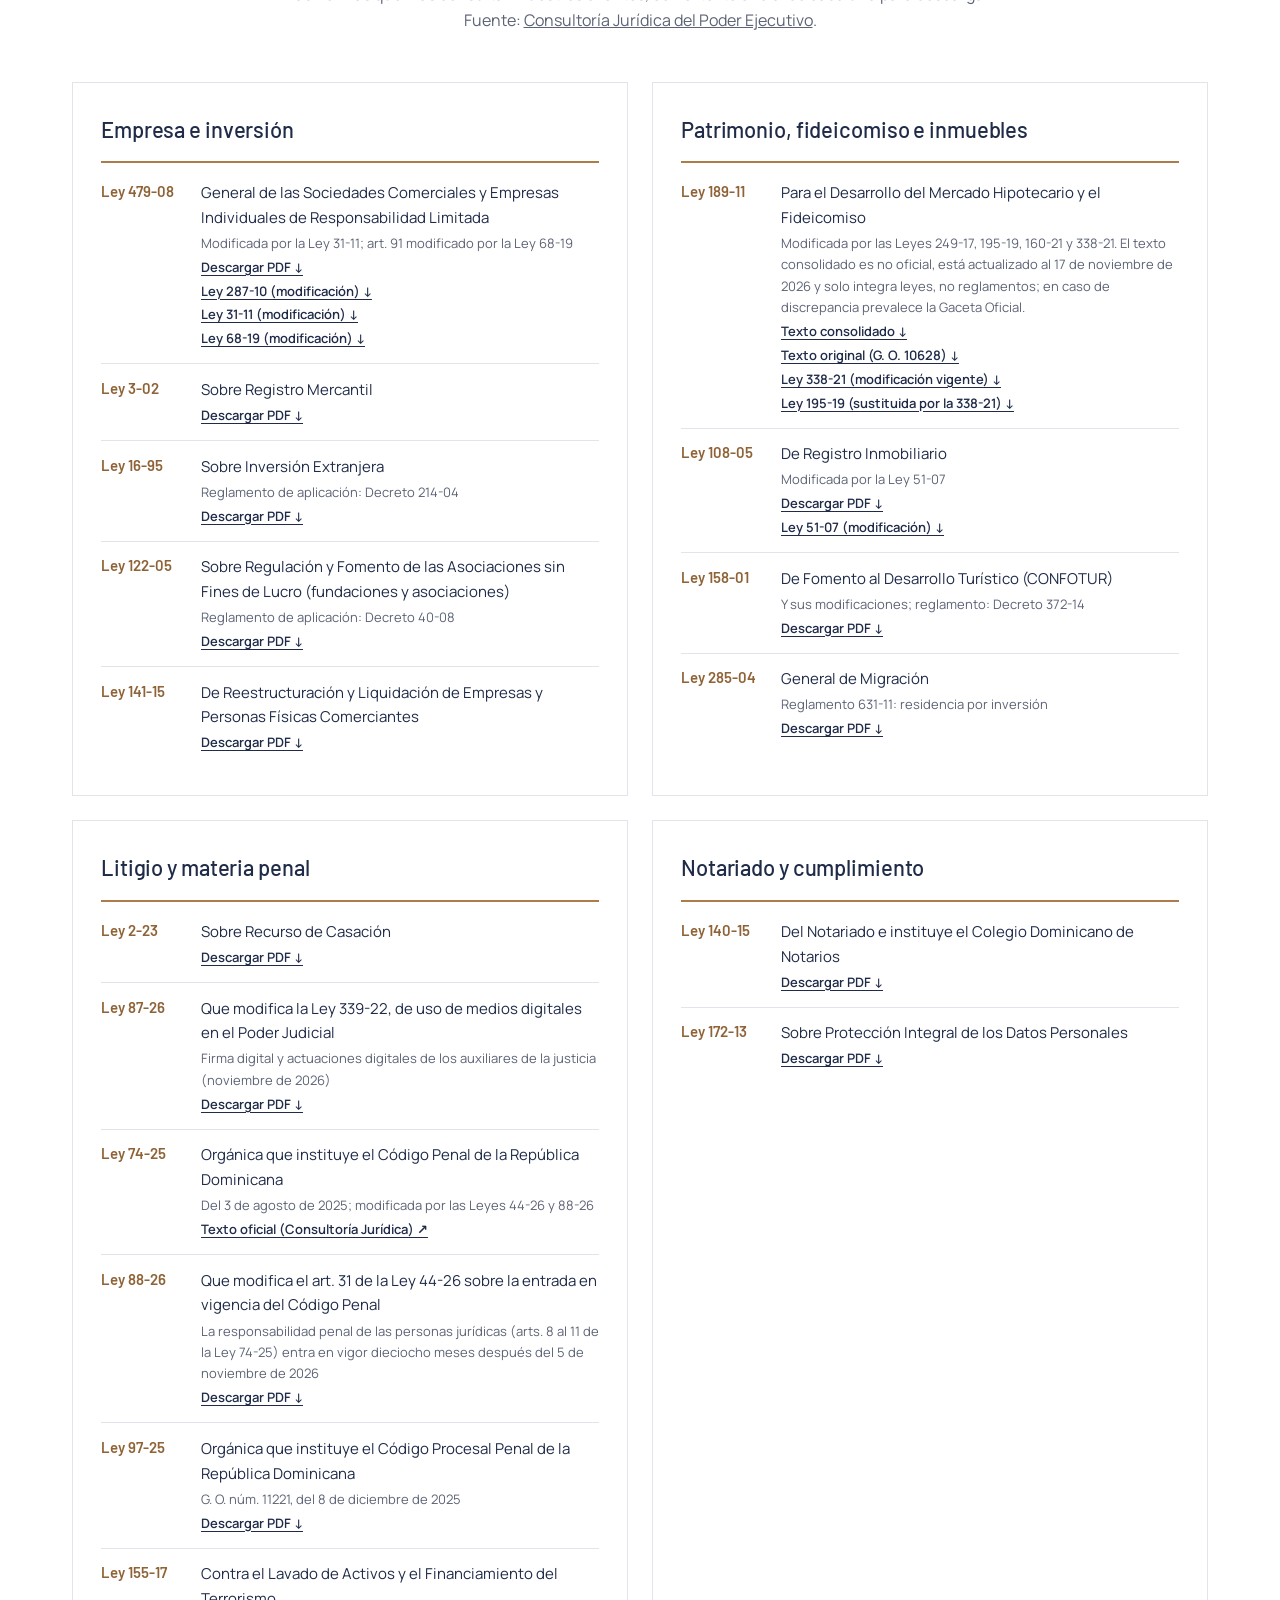
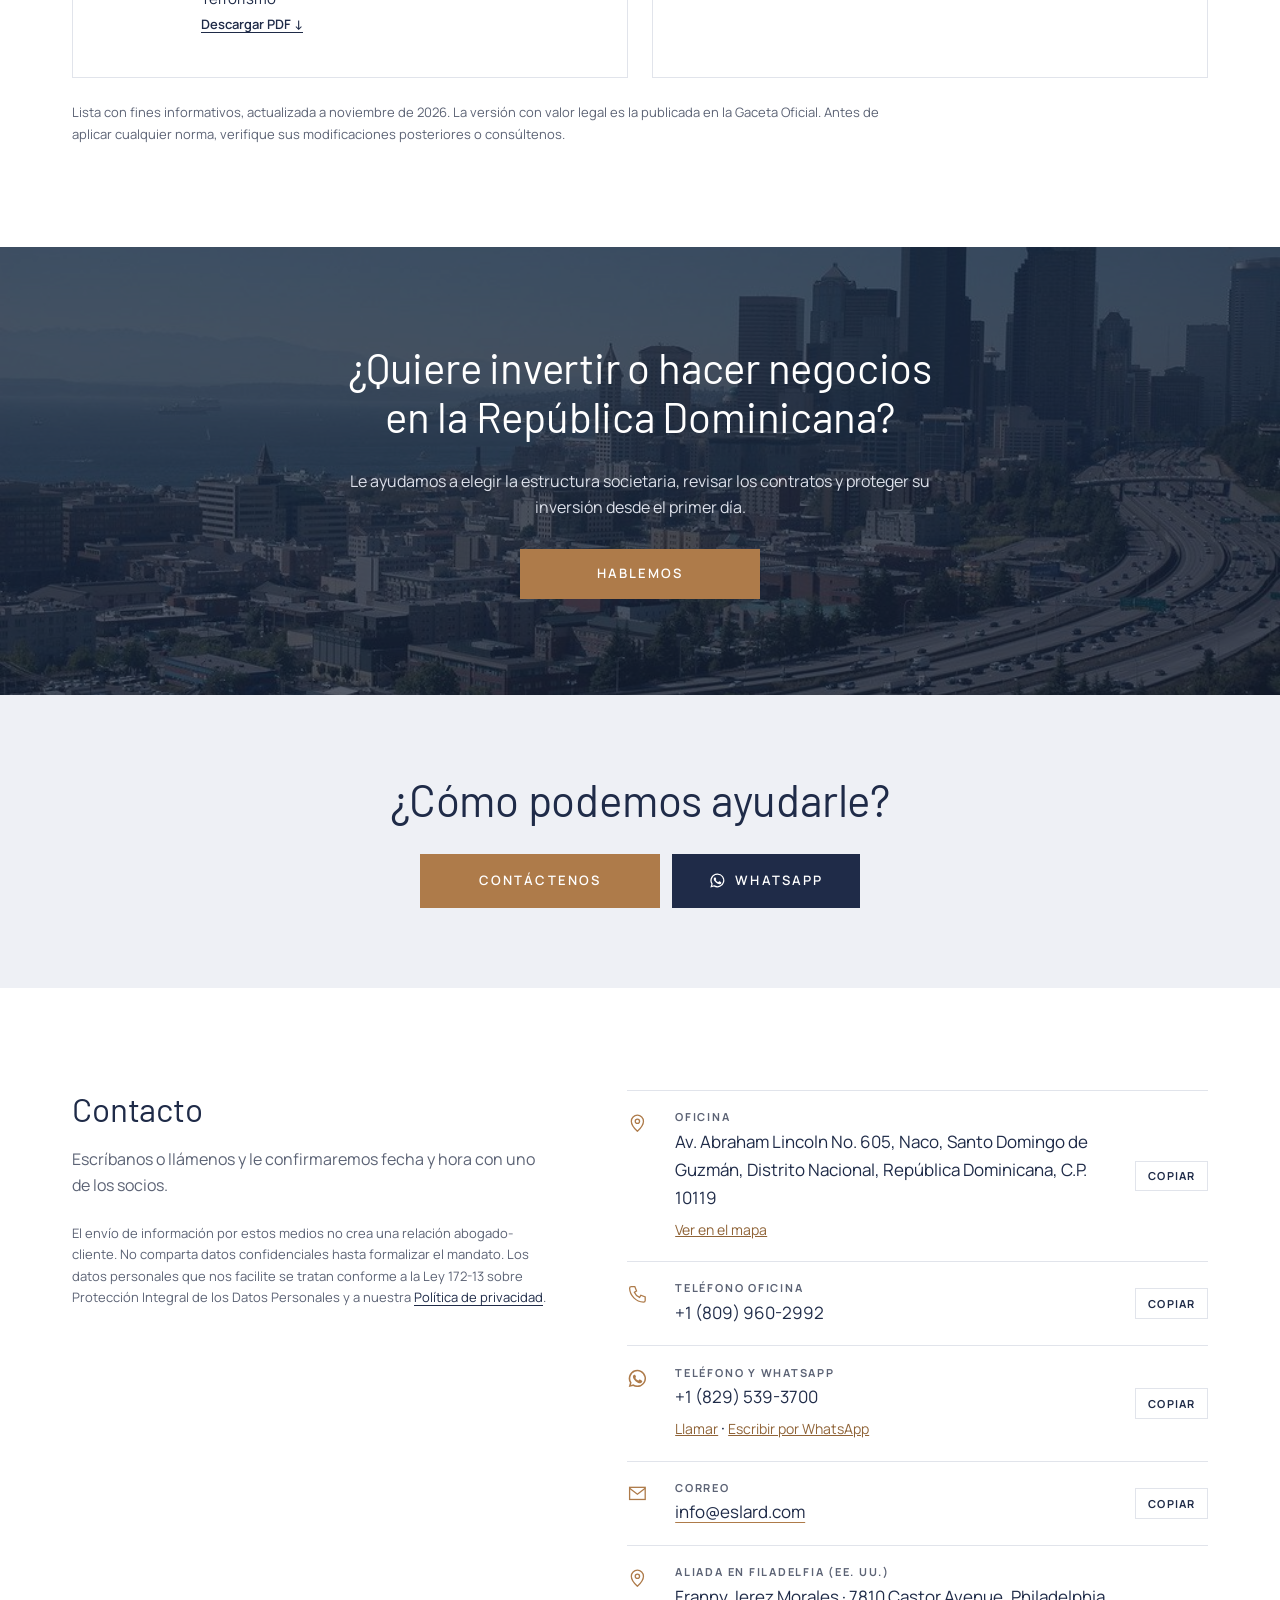
==== commit f493ee20: "Agregar a la aliada en Filadelfia y el video institucional - Página web: nueva sección «Aliada en Es" ====
--- a/index.html
+++ b/index.html
@@ -349,6 +349,7 @@
 .portrait { position: relative; background: var(--navy); min-height: 15rem; }
 .portrait img { position: absolute; inset: 0; width: 100%; height: 100%; object-fit: cover; object-position: 50% 15%; }
 .portrait .initials { position: absolute; inset: 0; display: grid; place-items: center; font: 400 3.5rem/1 var(--f-head); letter-spacing: 0.06em; color: var(--gold-soft); }
+.ally-note { font-size: 0.78rem !important; line-height: 1.55; border-left: 2px solid var(--gold); padding-left: 0.75rem; }
 .portrait .note { position: absolute; left: 0.75rem; bottom: 0.75rem; font-size: 0.75rem; }
 .partner-body { padding: 1.75rem; display: grid; gap: 0.85rem; align-content: start; min-width: 0; }
 .partner h3 { font-size: 1.5rem; line-height: 1.2; font-weight: 500; }
@@ -983,6 +984,39 @@
               <dt><span lang="es">Correo</span><span lang="en">Email</span></dt><dd><a href="mailto:etaveras@eslard.com">etaveras@eslard.com</a></dd>
             </dl>
           </details>
+        </div>
+      </article>
+    </div>
+
+    <h3 class="sub-title"><span lang="es">Aliada en Estados Unidos</span><span lang="en">Our ally in the United States</span></h3>
+    <div class="partners">
+      <article class="partner ally">
+        <div class="portrait"><span class="initials" aria-hidden="true">FJ</span></div>
+        <div class="partner-body">
+          <div>
+            <h3>Sra. Franny Jerez Morales</h3>
+            <div class="role"><span lang="es">Aliada comercial · Filadelfia, Pensilvania</span><span lang="en">Business ally · Philadelphia, Pennsylvania</span></div>
+          </div>
+          <p><span lang="es">Notary Public certificada en Pensilvania, con licenciatura en Negocios Internacionales y postgrado en Estudios Legales. Atiende en Filadelfia a la comunidad dominicana con servicios de apoyo migratorio y documental, y coordina con ESLA los trámites que deben hacerse en la República Dominicana.</span><span lang="en">Pennsylvania-commissioned Notary Public, with a degree in International Business and graduate studies in Legal Studies. She serves the Dominican community in Philadelphia with immigration-support and document services, and coordinates with ESLA on matters that must be handled in the Dominican Republic.</span></p>
+          <details class="cv">
+            <summary><span lang="es">Servicios y contacto</span><span lang="en">Services and contact</span></summary>
+            <dl>
+              <dt><span lang="es">Servicios en Filadelfia</span><span lang="en">Services in Philadelphia</span></dt>
+              <dd><ul>
+                <li><span lang="es">Interpretación certificada para entrevistas ante USCIS</span><span lang="en">Certified interpreting for USCIS interviews</span></li>
+                <li><span lang="es">Traducciones oficiales y apostillas</span><span lang="en">Official translations and apostilles</span></li>
+                <li><span lang="es">Preparación y organización de documentos para peticiones familiares, ciudadanía y visas de turismo B1/B2</span><span lang="en">Preparing and organizing documents for family petitions, citizenship and B1/B2 visitor visas</span></li>
+                <li><span lang="es">Clases personalizadas de ciudadanía y preparación para entrevistas</span><span lang="en">One-on-one citizenship classes and interview preparation</span></li>
+                <li><span lang="es">Seguimiento de casos</span><span lang="en">Case follow-up</span></li>
+                <li><span lang="es">Gestión de pasaportes estadounidenses para adultos y menores, y del CRBA</span><span lang="en">U.S. passport applications for adults and minors, and CRBA filings</span></li>
+                <li><span lang="es">Trámites de nacionalidad dominicana, en coordinación con ESLA</span><span lang="en">Dominican citizenship procedures, in coordination with ESLA</span></li>
+                <li><span lang="es">Servicios de Notary Public en Pensilvania</span><span lang="en">Notary Public services in Pennsylvania</span></li>
+              </ul></dd>
+              <dt><span lang="es">Dirección</span><span lang="en">Address</span></dt><dd>7810 Castor Avenue, Philadelphia, PA 19152</dd>
+              <dt><span lang="es">Teléfono</span><span lang="en">Phone</span></dt><dd><a href="tel:+12156187514">+1 (215) 618-7514</a></dd>
+            </dl>
+          </details>
+          <p class="ally-note"><span lang="es">La Sra. Jerez Morales no es abogada: no ofrece asesoría legal ni representación ante las autoridades migratorias de los Estados Unidos. En los Estados Unidos, un notary public no es un abogado. Los asuntos que requieran asesoría legal en inmigración estadounidense deben consultarse con un abogado autorizado en ese país. ESLA Abogados Consultores ejerce el derecho únicamente en la República Dominicana.</span><span lang="en">Ms. Jerez Morales is not an attorney: she does not give legal advice or represent anyone before U.S. immigration authorities. In the United States, a notary public is not an attorney. Matters that require U.S. immigration legal advice should be referred to a licensed U.S. attorney. ESLA Abogados Consultores practices law only in the Dominican Republic.</span></p>
         </div>
       </article>
     </div>
@@ -1082,6 +1116,7 @@
       <div class="ci"><svg aria-hidden="true"><use href="#i-phone"/></svg><div><span class="k"><span lang="es">Teléfono oficina</span><span lang="en">Office phone</span></span><span class="v">+1 (809) 960-2992</span></div><button class="copy" type="button" id="copy-tel" data-copy="+1 (809) 960-2992"><span lang="es">Copiar</span><span lang="en">Copy</span></button></div>
       <div class="ci"><svg aria-hidden="true"><use href="#i-wa"/></svg><div><span class="k"><span lang="es">Teléfono y WhatsApp</span><span lang="en">Phone and WhatsApp</span></span><span class="v">+1 (829) 539-3700<br><a href="tel:+18295393700"><span lang="es">Llamar</span><span lang="en">Call</span></a> · <a href="https://wa.me/18295393700" target="_blank" rel="noopener"><span lang="es">Escribir por WhatsApp</span><span lang="en">Message on WhatsApp</span></a></span></div><button class="copy" type="button" id="copy-wa" data-copy="+1 (829) 539-3700"><span lang="es">Copiar</span><span lang="en">Copy</span></button></div>
       <div class="ci"><svg aria-hidden="true"><use href="#i-mail"/></svg><div><span class="k"><span lang="es">Correo</span><span lang="en">Email</span></span><span class="v"><a class="mail" href="mailto:info@eslard.com?subject=Consulta%20desde%20la%20p%C3%A1gina%20web">info@eslard.com</a></span></div><button class="copy" type="button" id="copy-mail" data-copy="info@eslard.com"><span lang="es">Copiar</span><span lang="en">Copy</span></button></div>
+      <div class="ci"><svg aria-hidden="true"><use href="#i-pin"/></svg><div><span class="k"><span lang="es">Aliada en Filadelfia (EE. UU.)</span><span lang="en">Ally in Philadelphia (U.S.)</span></span><span class="v">Franny Jerez Morales · 7810 Castor Avenue, Philadelphia, PA 19152<br><a href="tel:+12156187514">+1 (215) 618-7514</a></span></div><button class="copy" type="button" id="copy-phl" data-copy="7810 Castor Avenue, Philadelphia, PA 19152 · +1 (215) 618-7514"><span lang="es">Copiar</span><span lang="en">Copy</span></button></div>
       <div class="ci"><svg aria-hidden="true"><use href="#i-clock"/></svg><div><span class="k"><span lang="es">Horario</span><span lang="en">Hours</span></span><span class="v"><span lang="es">Lunes a viernes, 8:30 a. m. – 5:00 p. m.</span><span lang="en">Monday to Friday, 8:30 a.m. – 5:00 p.m.</span></span></div><span></span></div>
     </div>
   </div>
@@ -1114,6 +1149,7 @@
           <li><strong><span lang="es">Teléfono:</span><span lang="en">Phone:</span></strong> <a href="tel:+18099602992">+1 (809) 960-2992</a></li>
           <li><strong><span lang="es">Teléfono y WhatsApp:</span><span lang="en">Phone and WhatsApp:</span></strong> <a href="https://wa.me/18295393700" target="_blank" rel="noopener">+1 (829) 539-3700</a></li>
           <li><strong><span lang="es">Correo:</span><span lang="en">Email:</span></strong> <a href="mailto:info@eslard.com?subject=Consulta%20desde%20la%20p%C3%A1gina%20web">info@eslard.com</a></li>
+          <li><strong><span lang="es">Filadelfia (EE. UU.):</span><span lang="en">Philadelphia (U.S.):</span></strong> 7810 Castor Avenue, PA 19152 · <a href="tel:+12156187514">+1 (215) 618-7514</a></li>
         </ul>
       </div>
     </div>
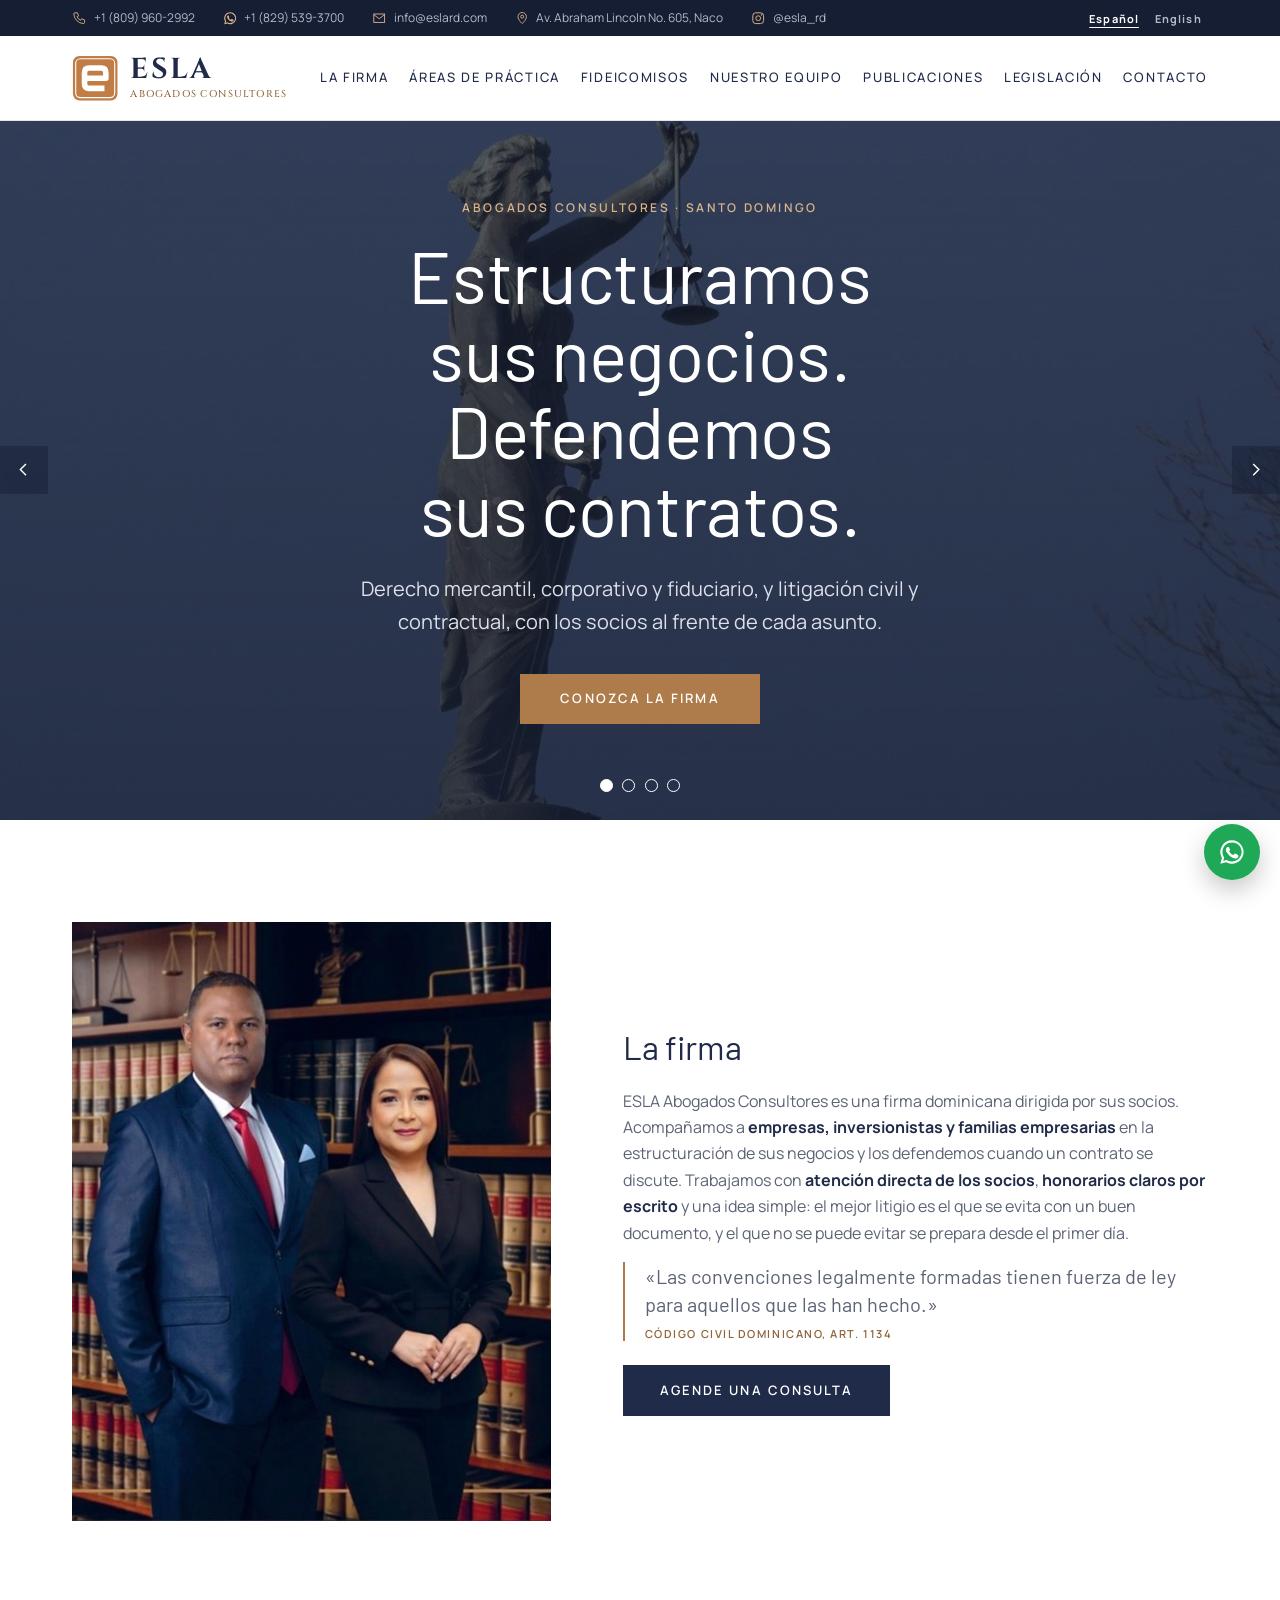
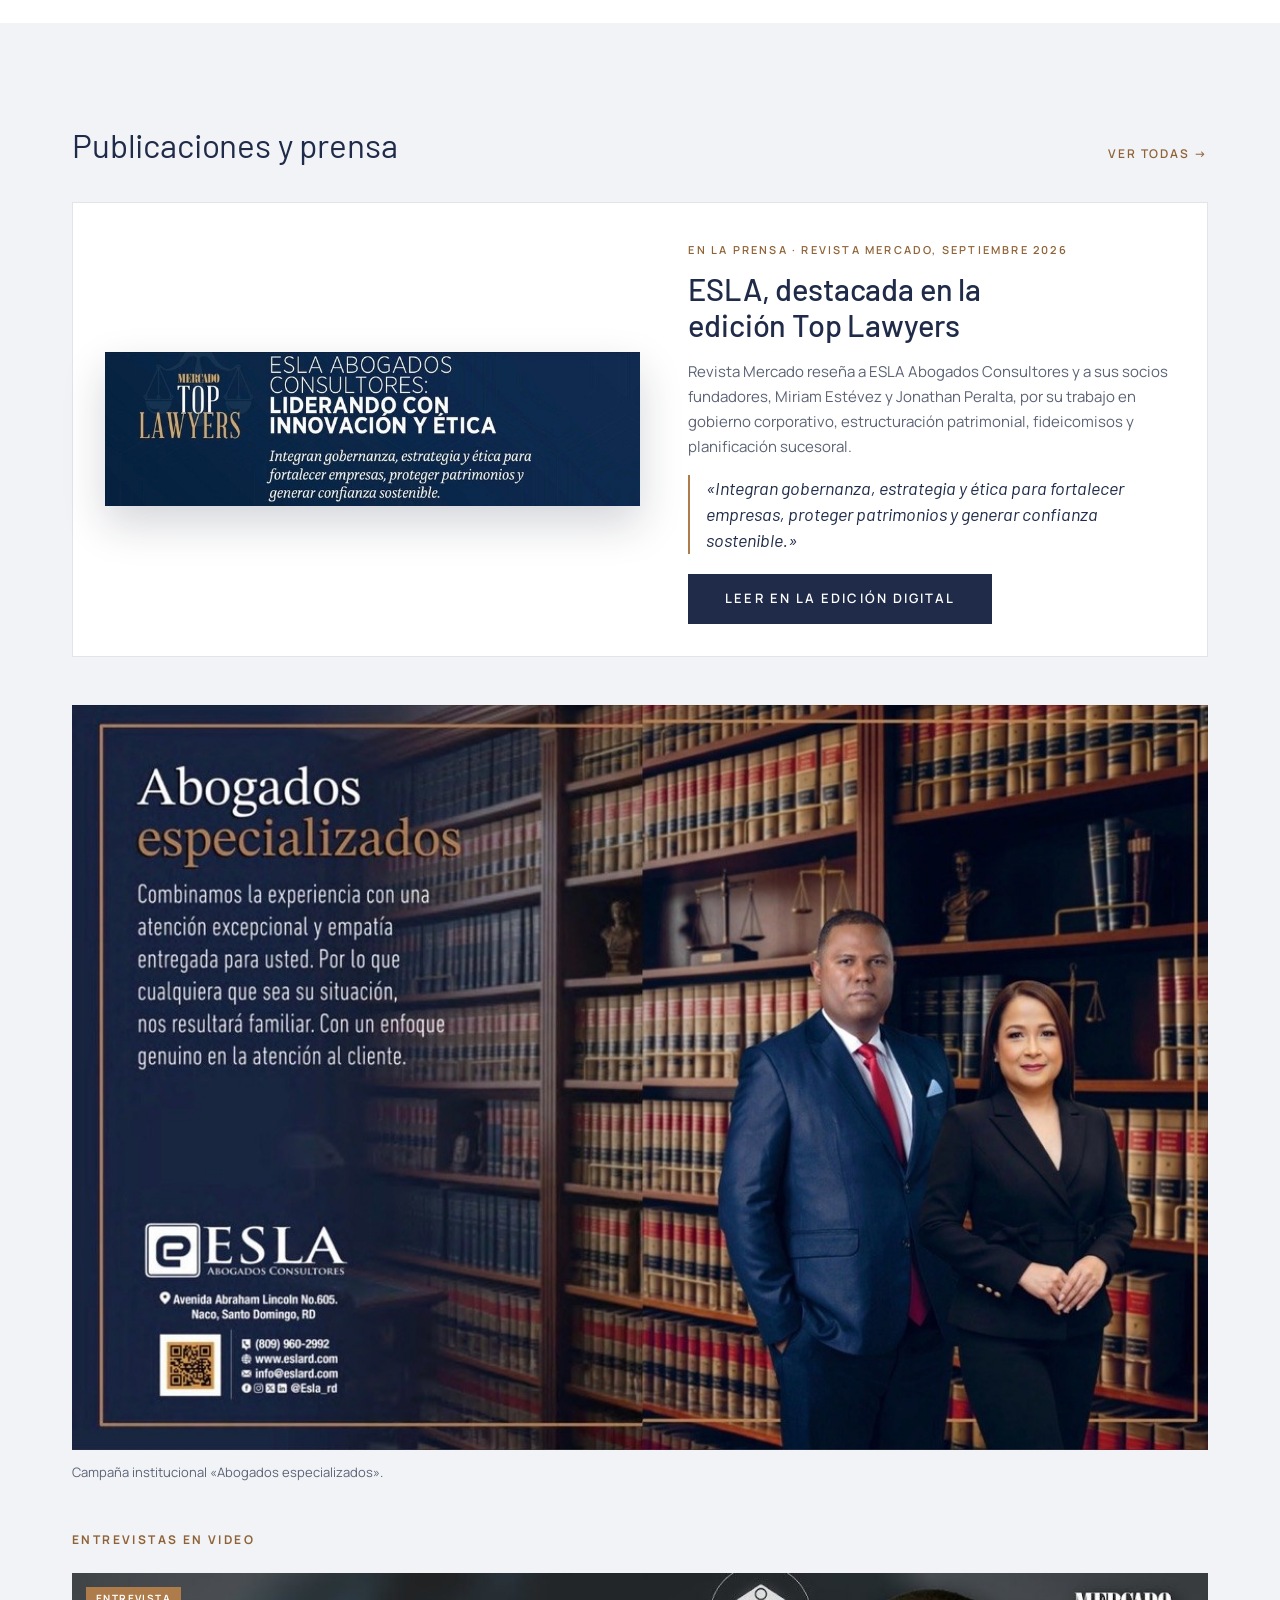
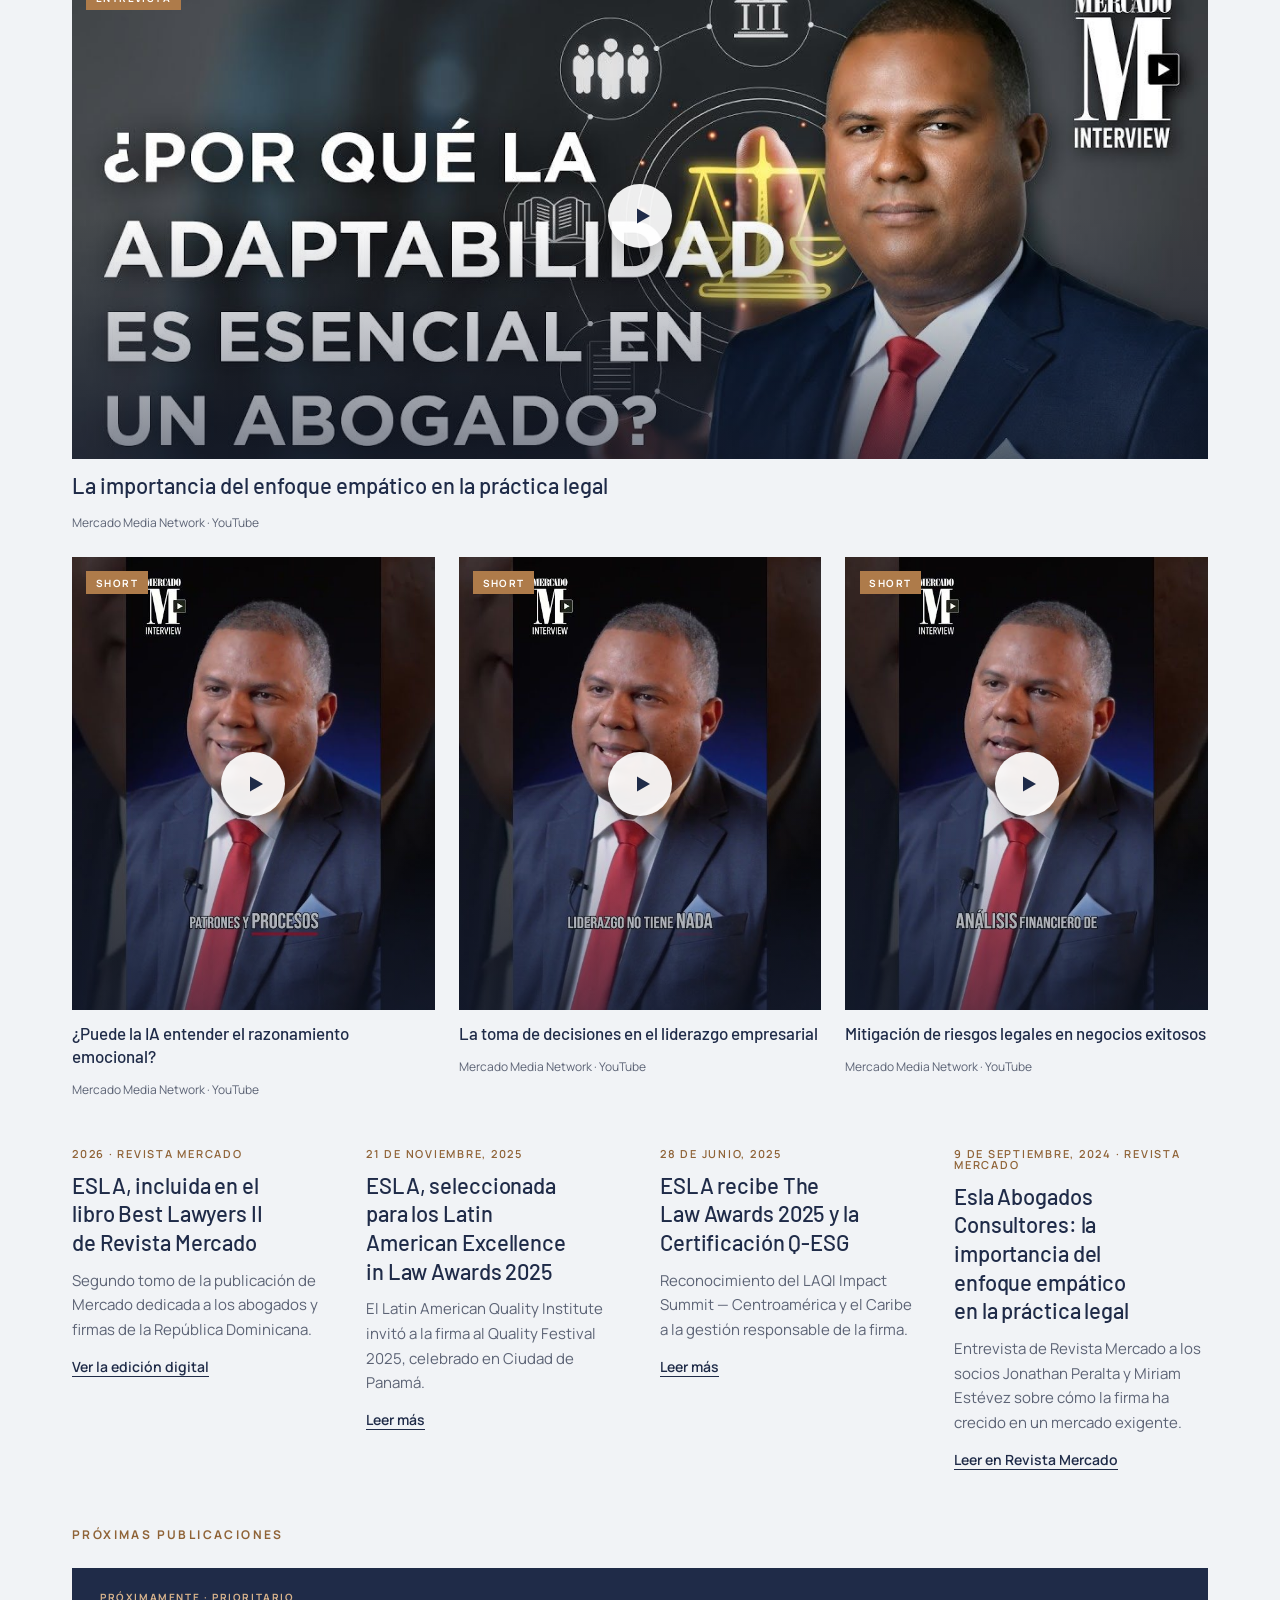
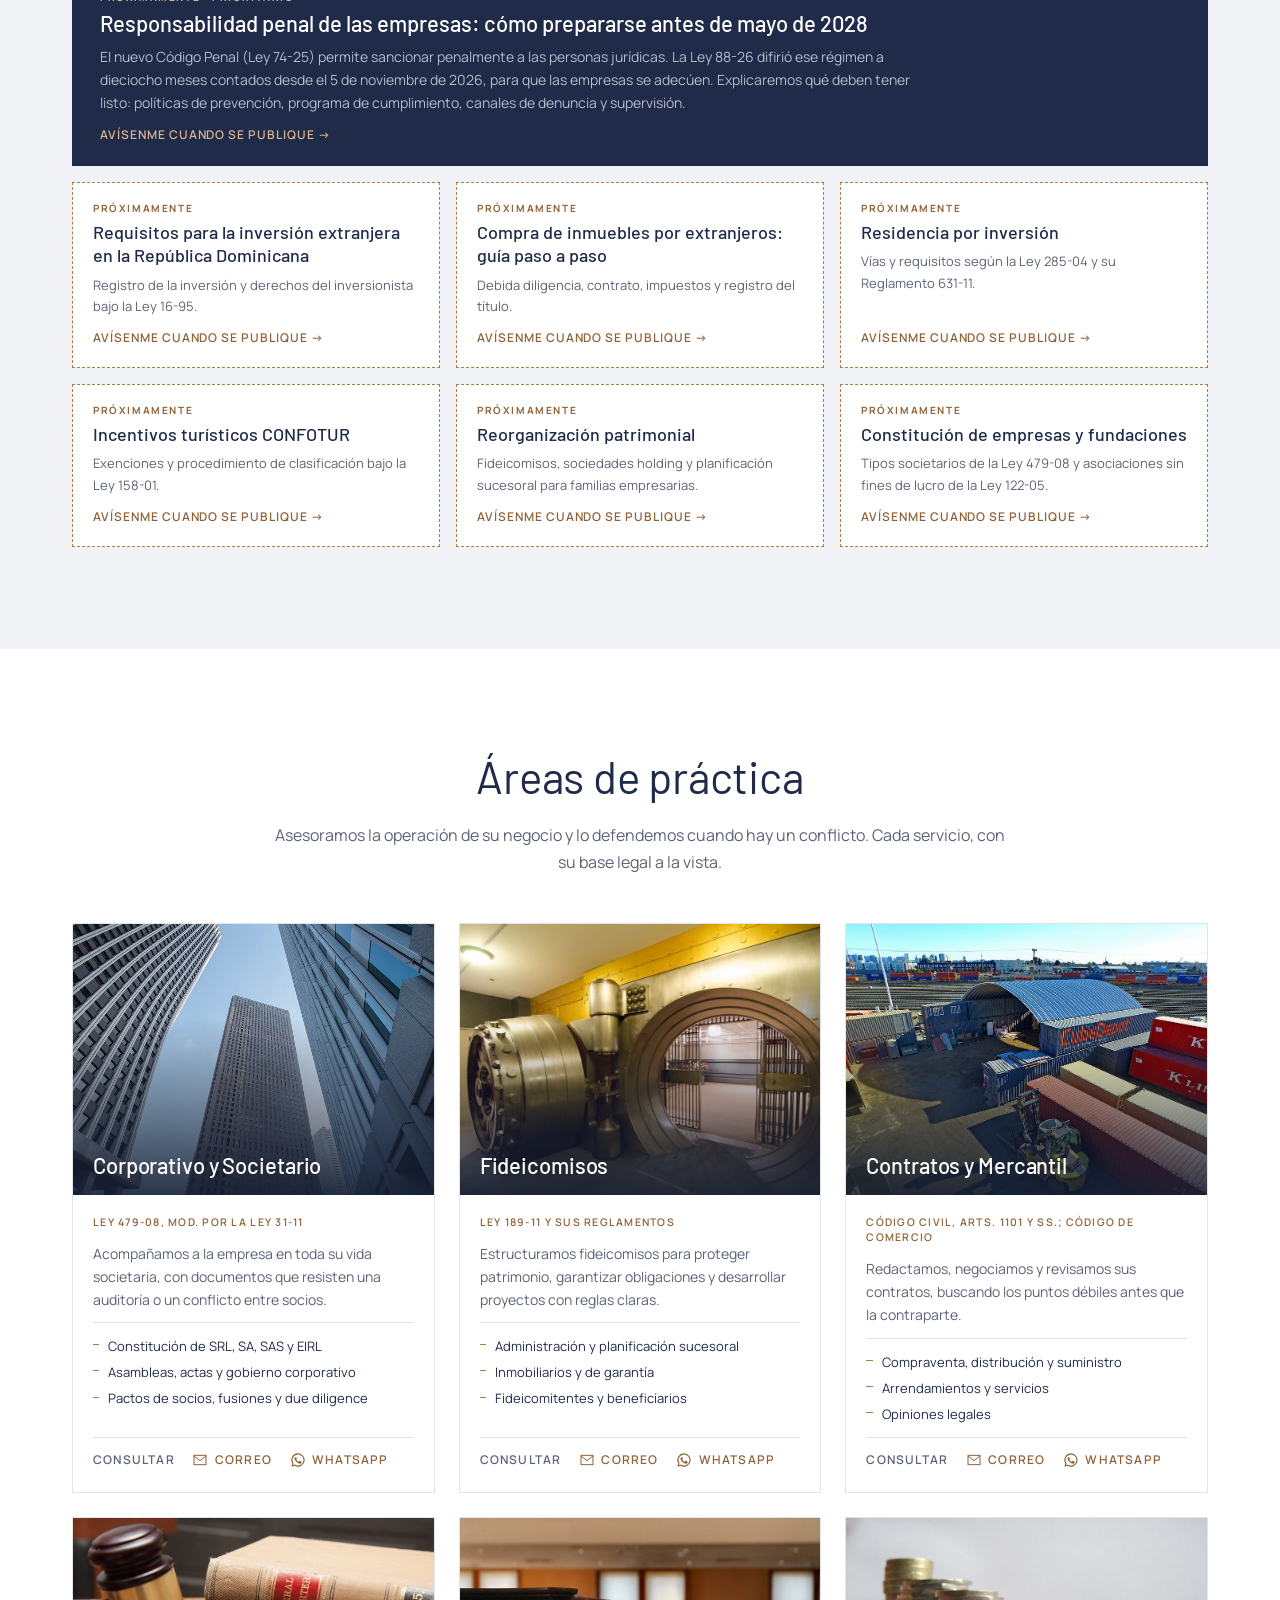
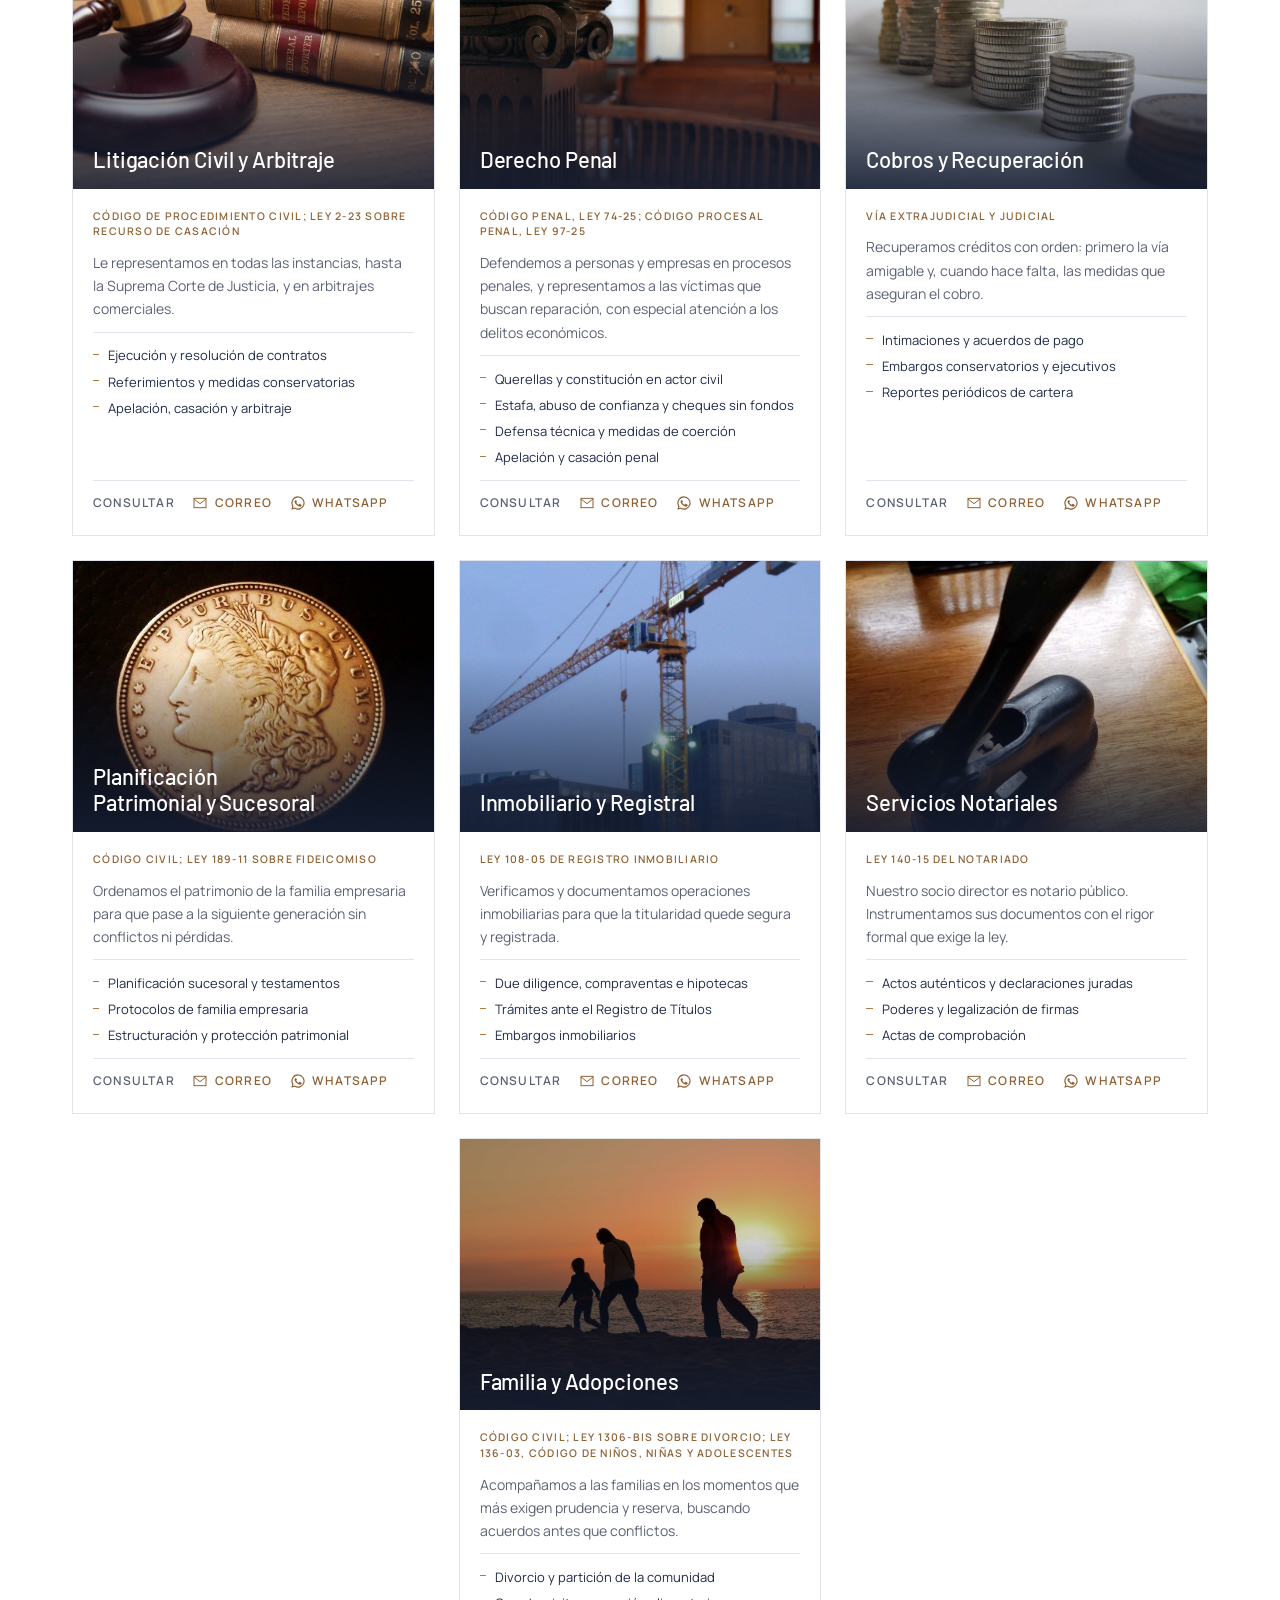
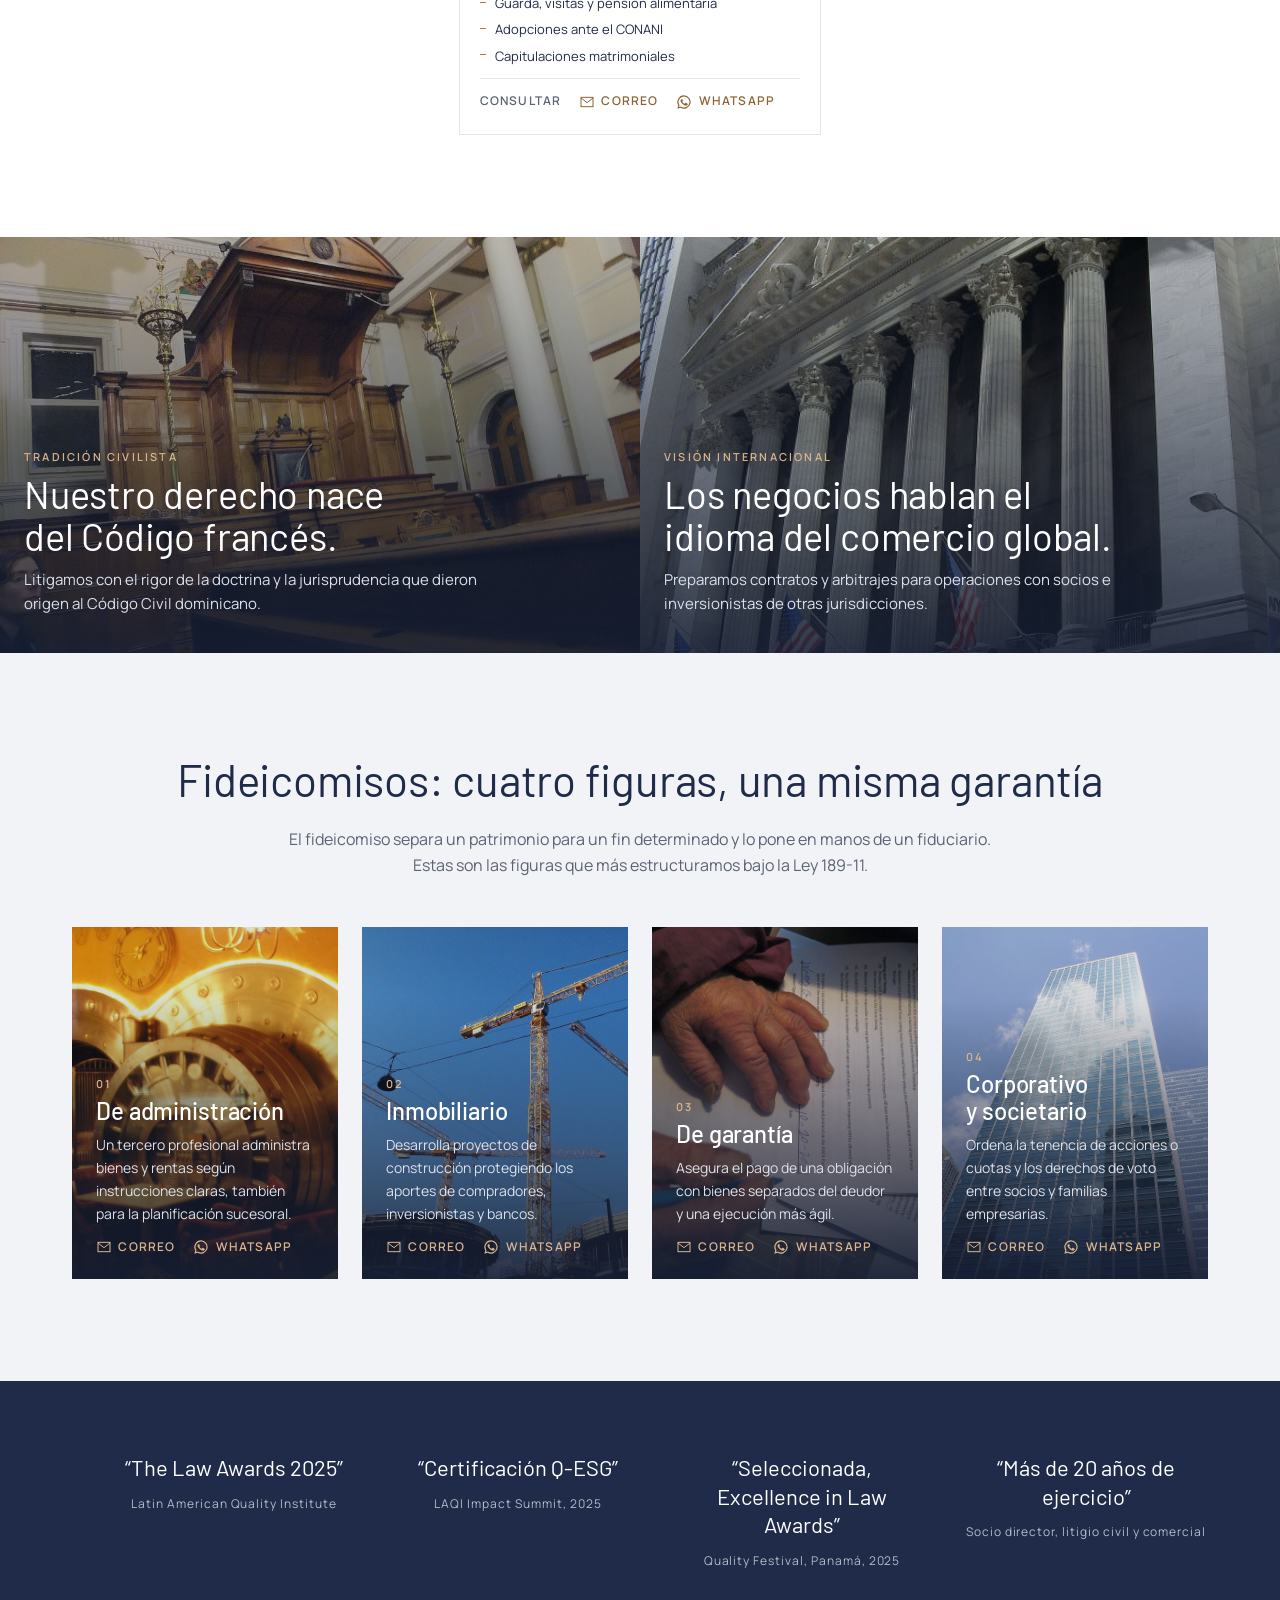
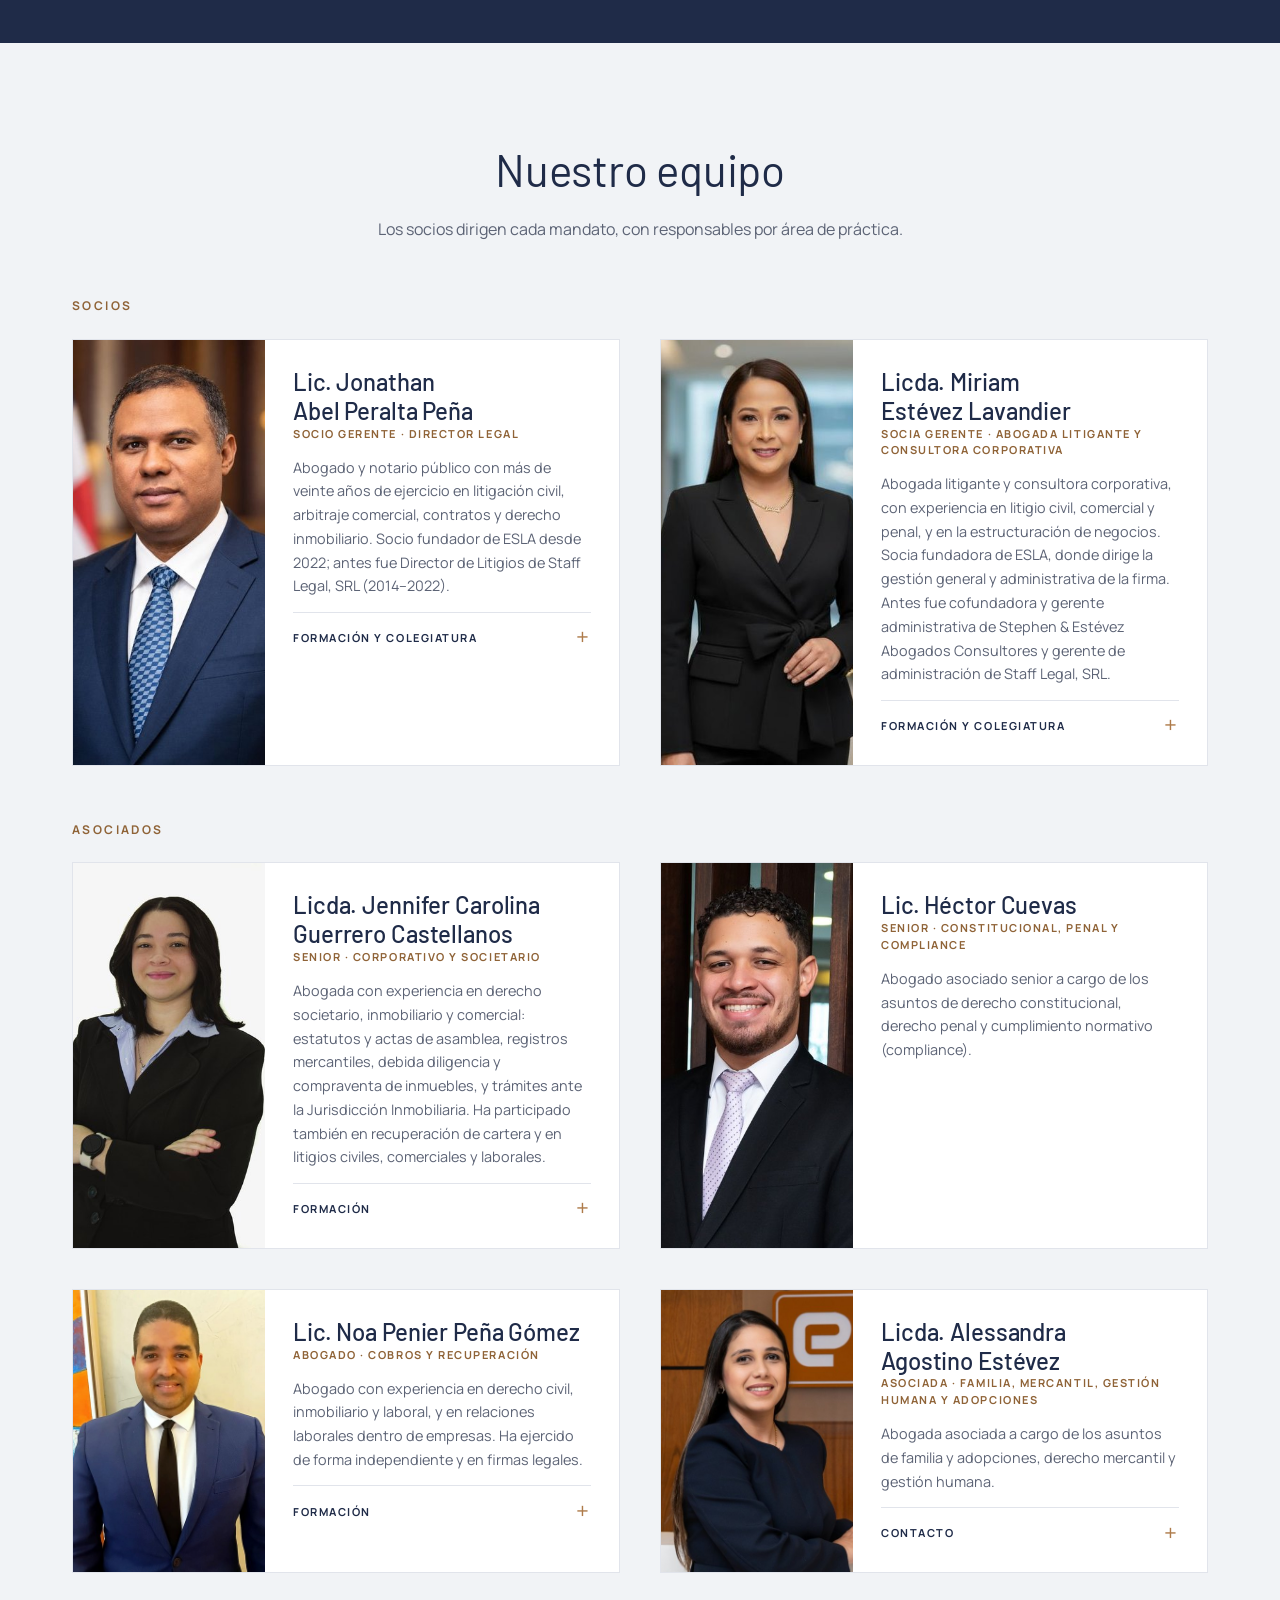
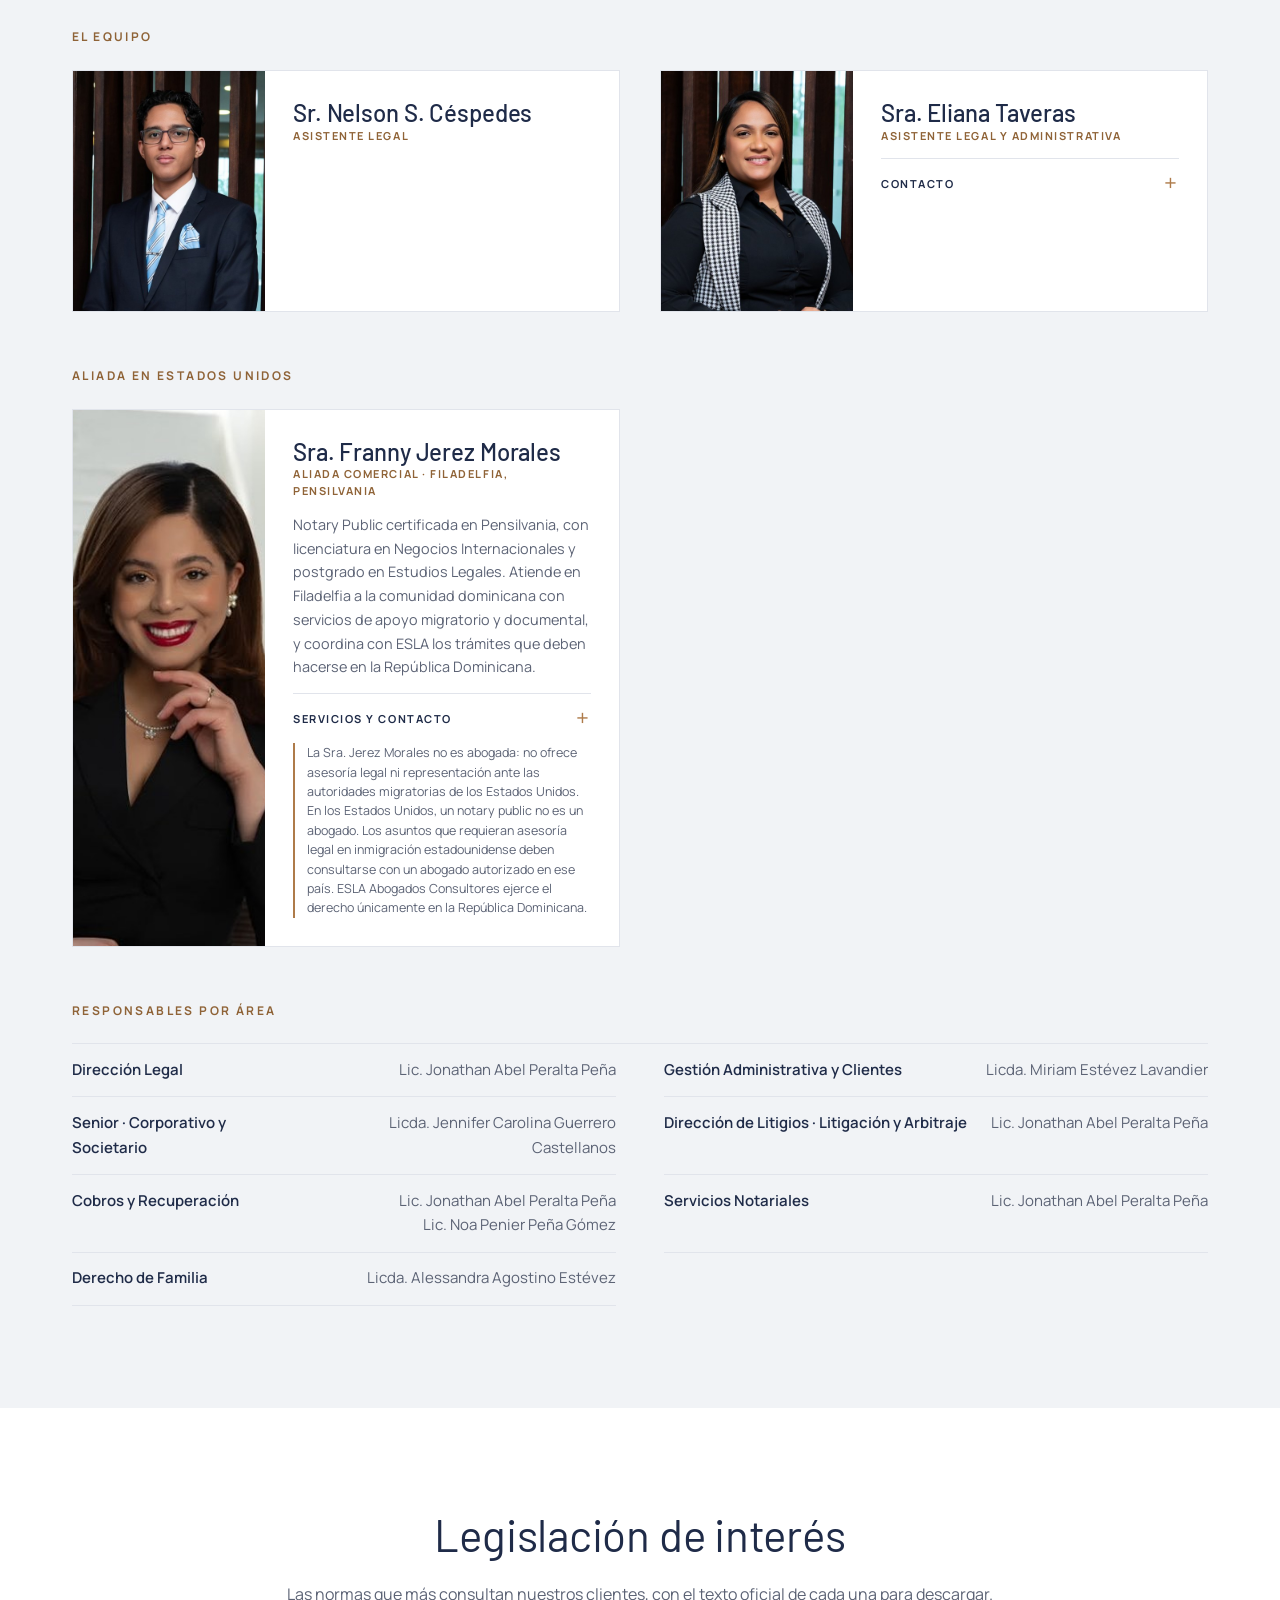
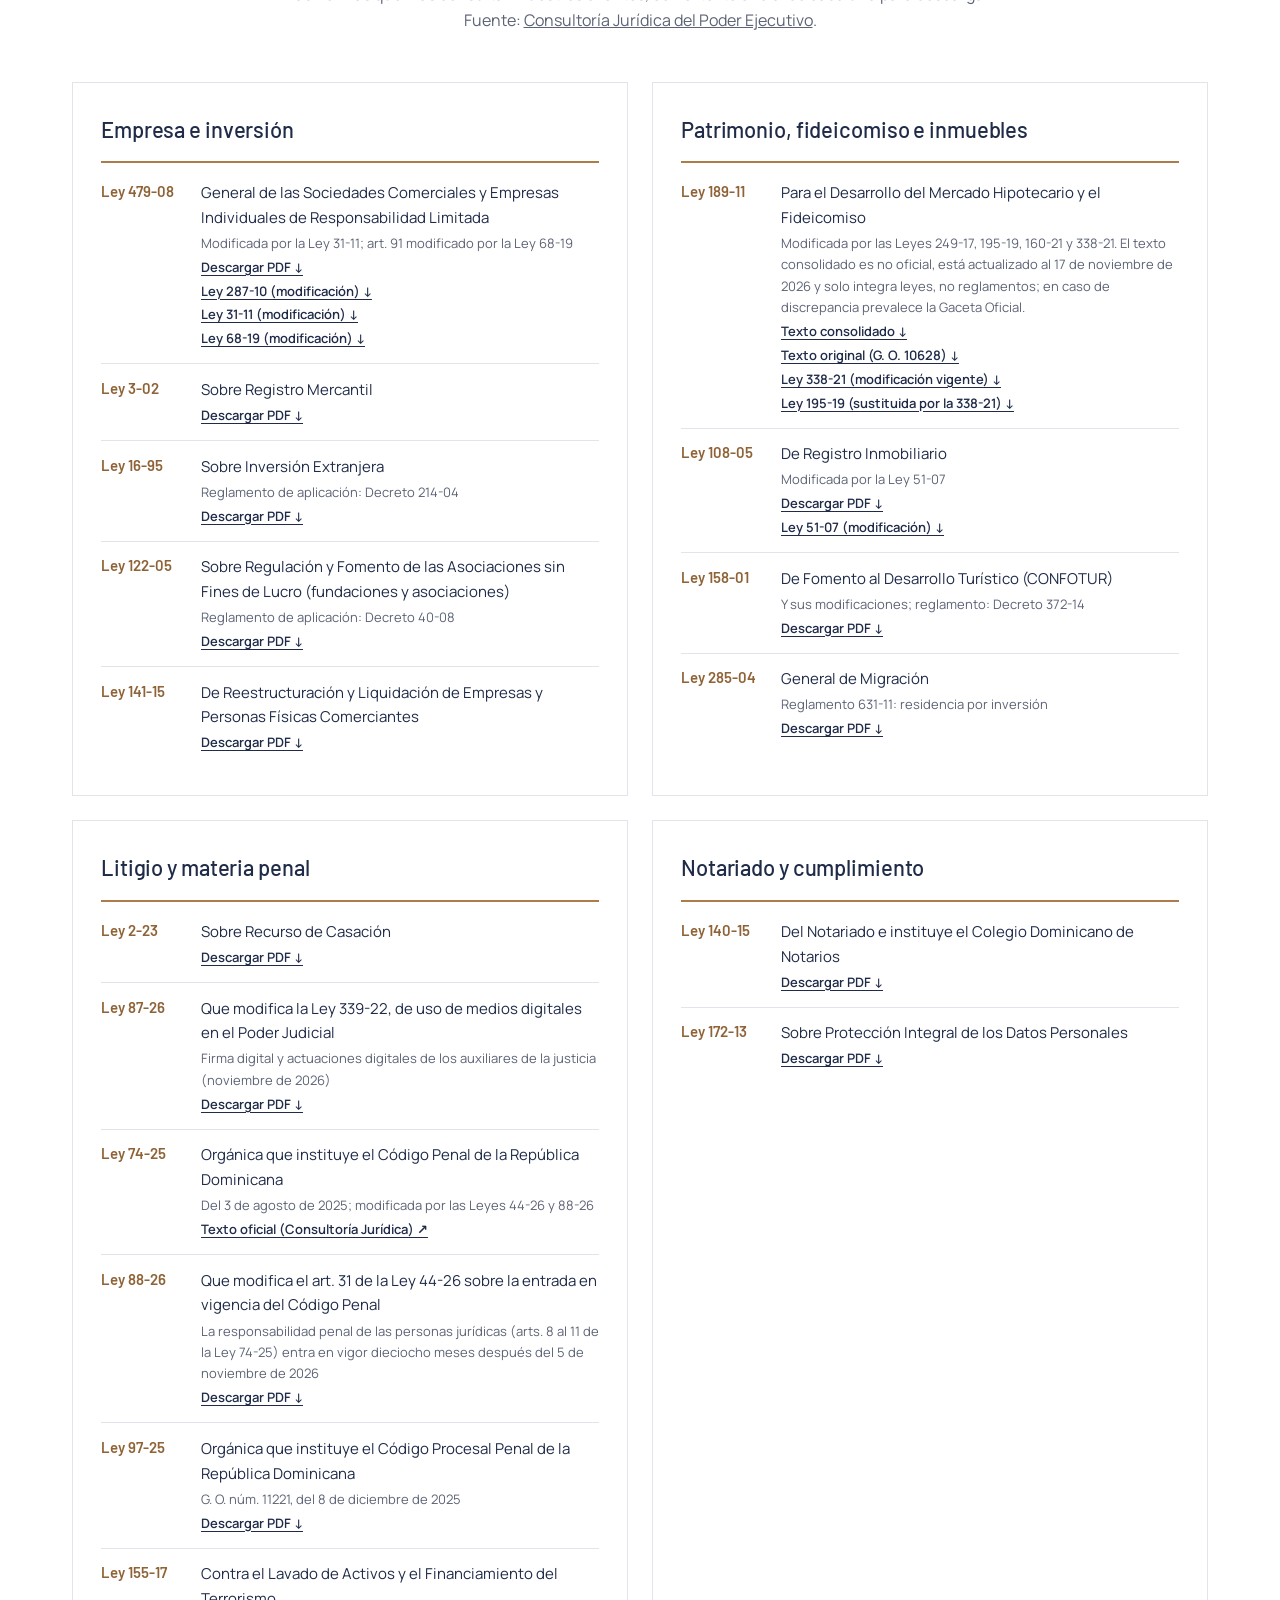
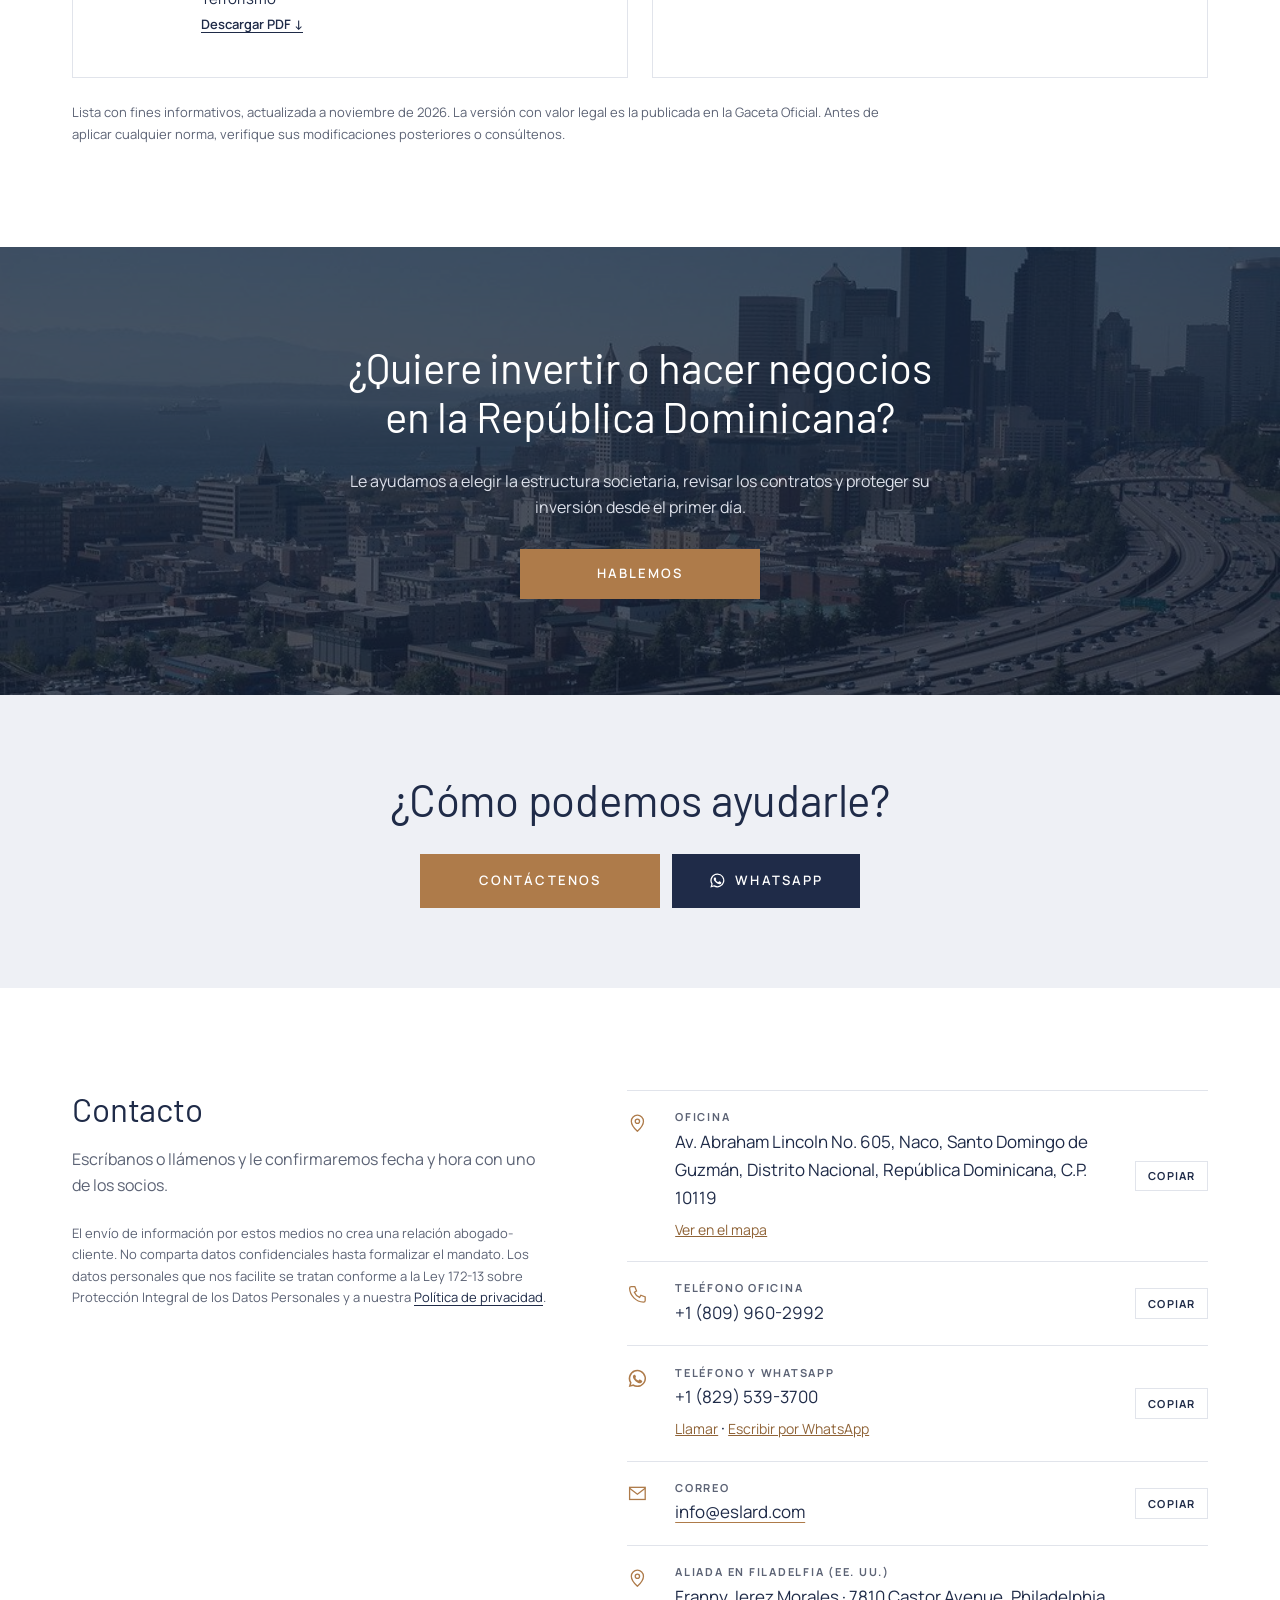
==== commit 8907950b: "Agregar la foto de la Sra. Franny Jerez Morales en la página y en el libro Co-Authored-By: Claude Op" ====
--- a/index.html
+++ b/index.html
@@ -991,7 +991,7 @@
     <h3 class="sub-title"><span lang="es">Aliada en Estados Unidos</span><span lang="en">Our ally in the United States</span></h3>
     <div class="partners">
       <article class="partner ally">
-        <div class="portrait"><span class="initials" aria-hidden="true">FJ</span></div>
+        <div class="portrait"><img src="assets/fjerez.jpg" alt="Sra. Franny Jerez Morales" width="480" height="600" loading="lazy"></div>
         <div class="partner-body">
           <div>
             <h3>Sra. Franny Jerez Morales</h3>
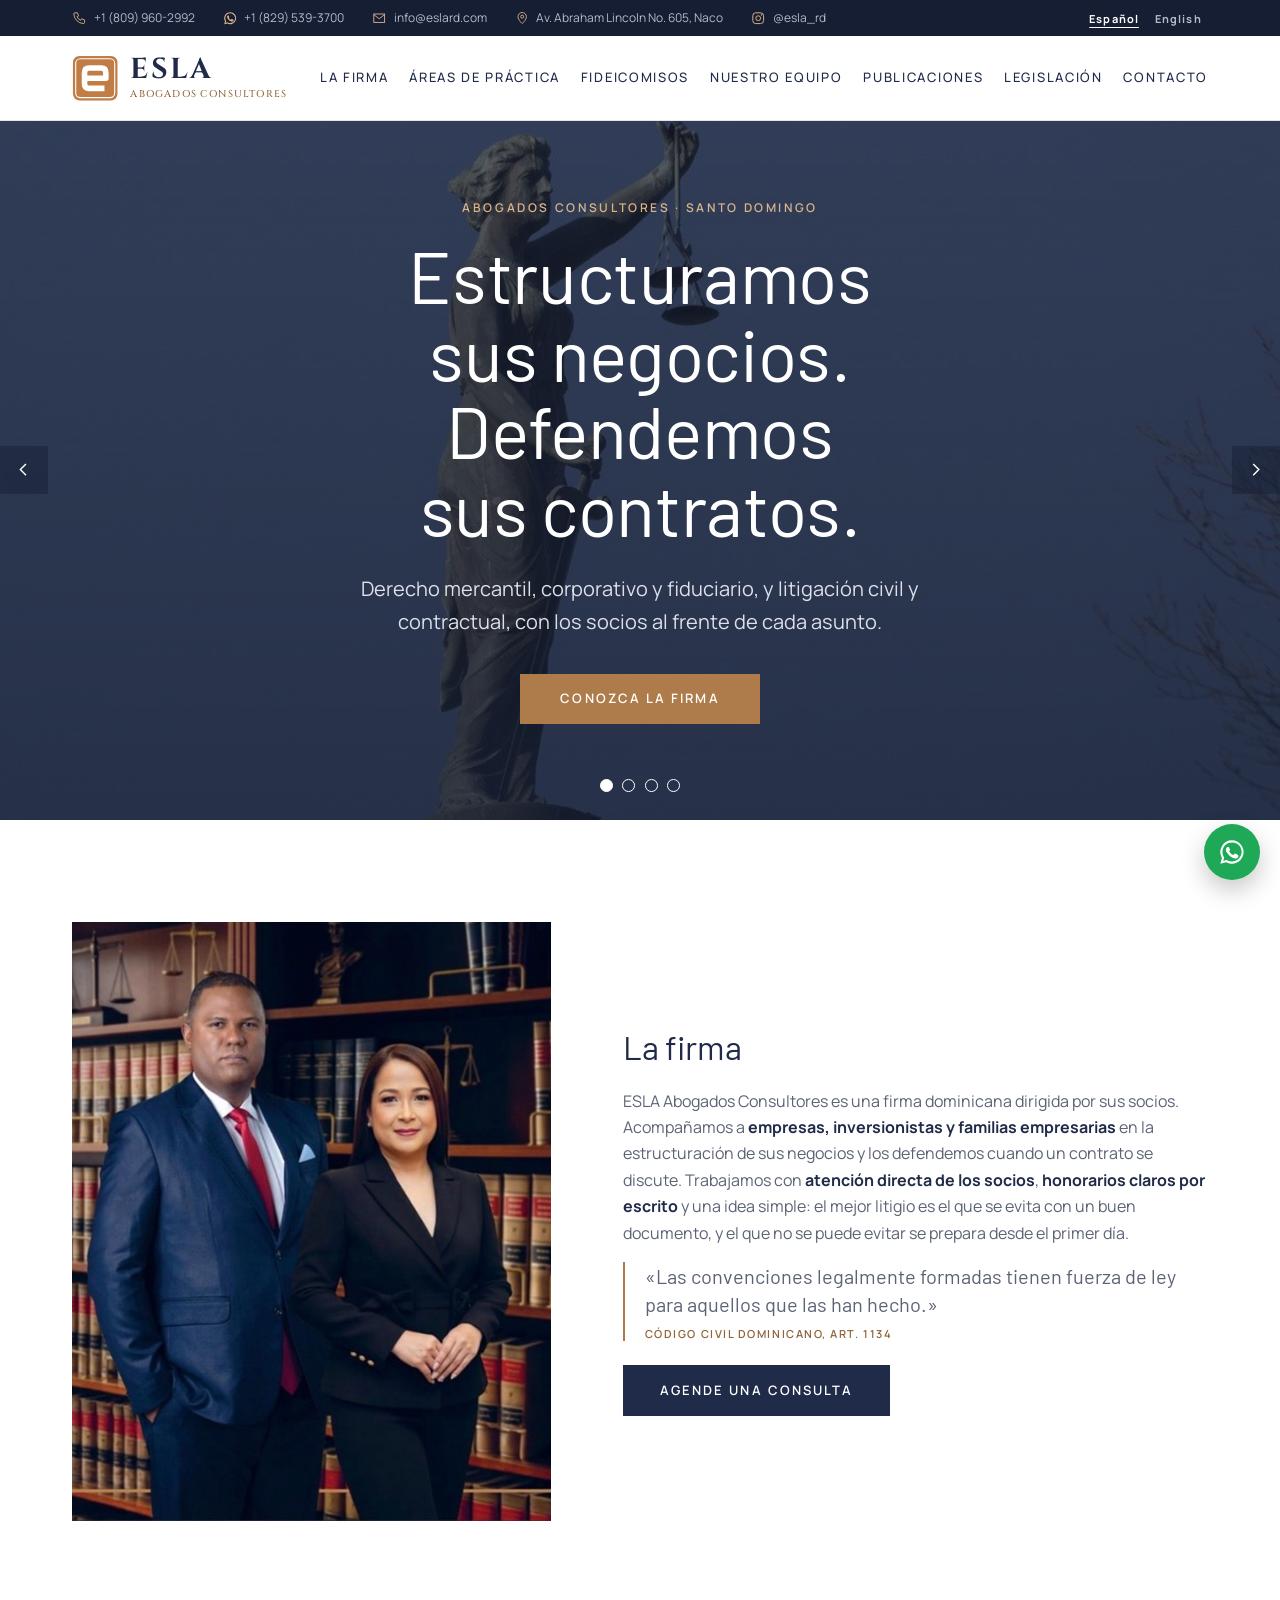
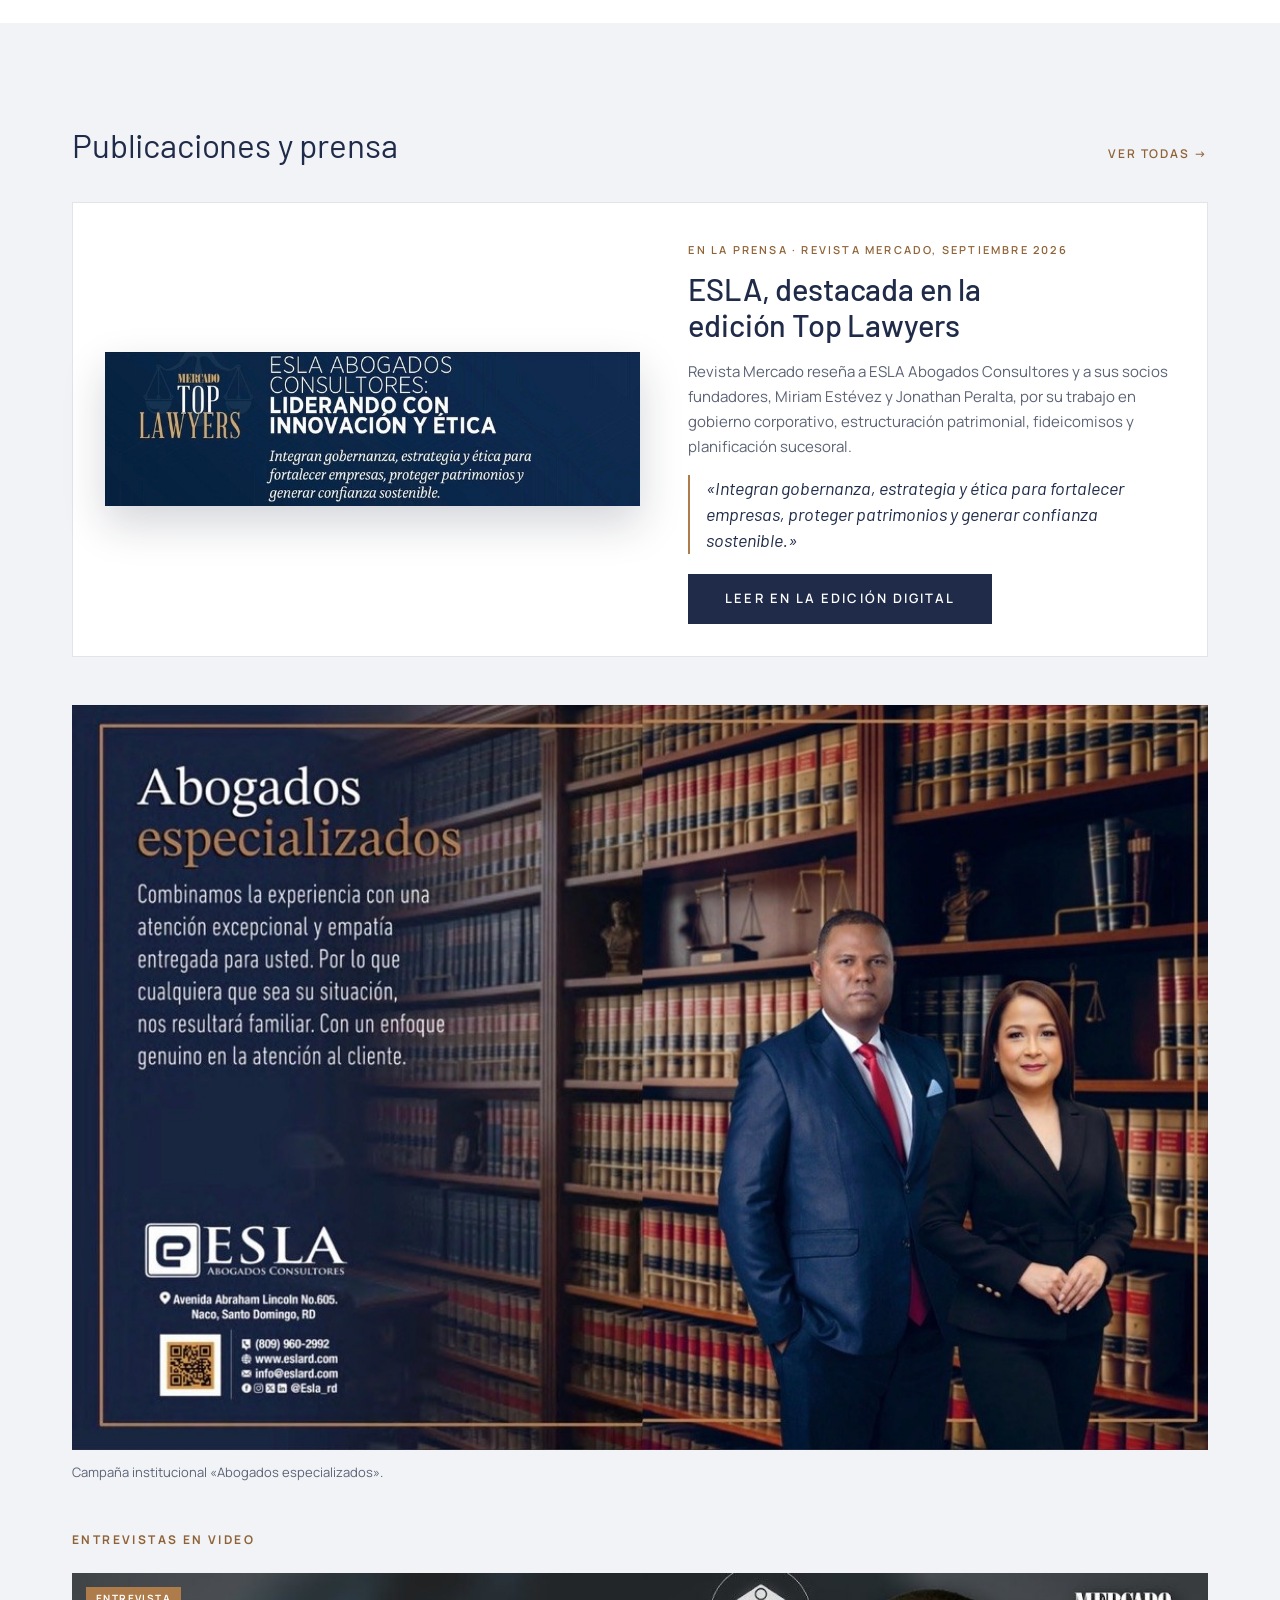
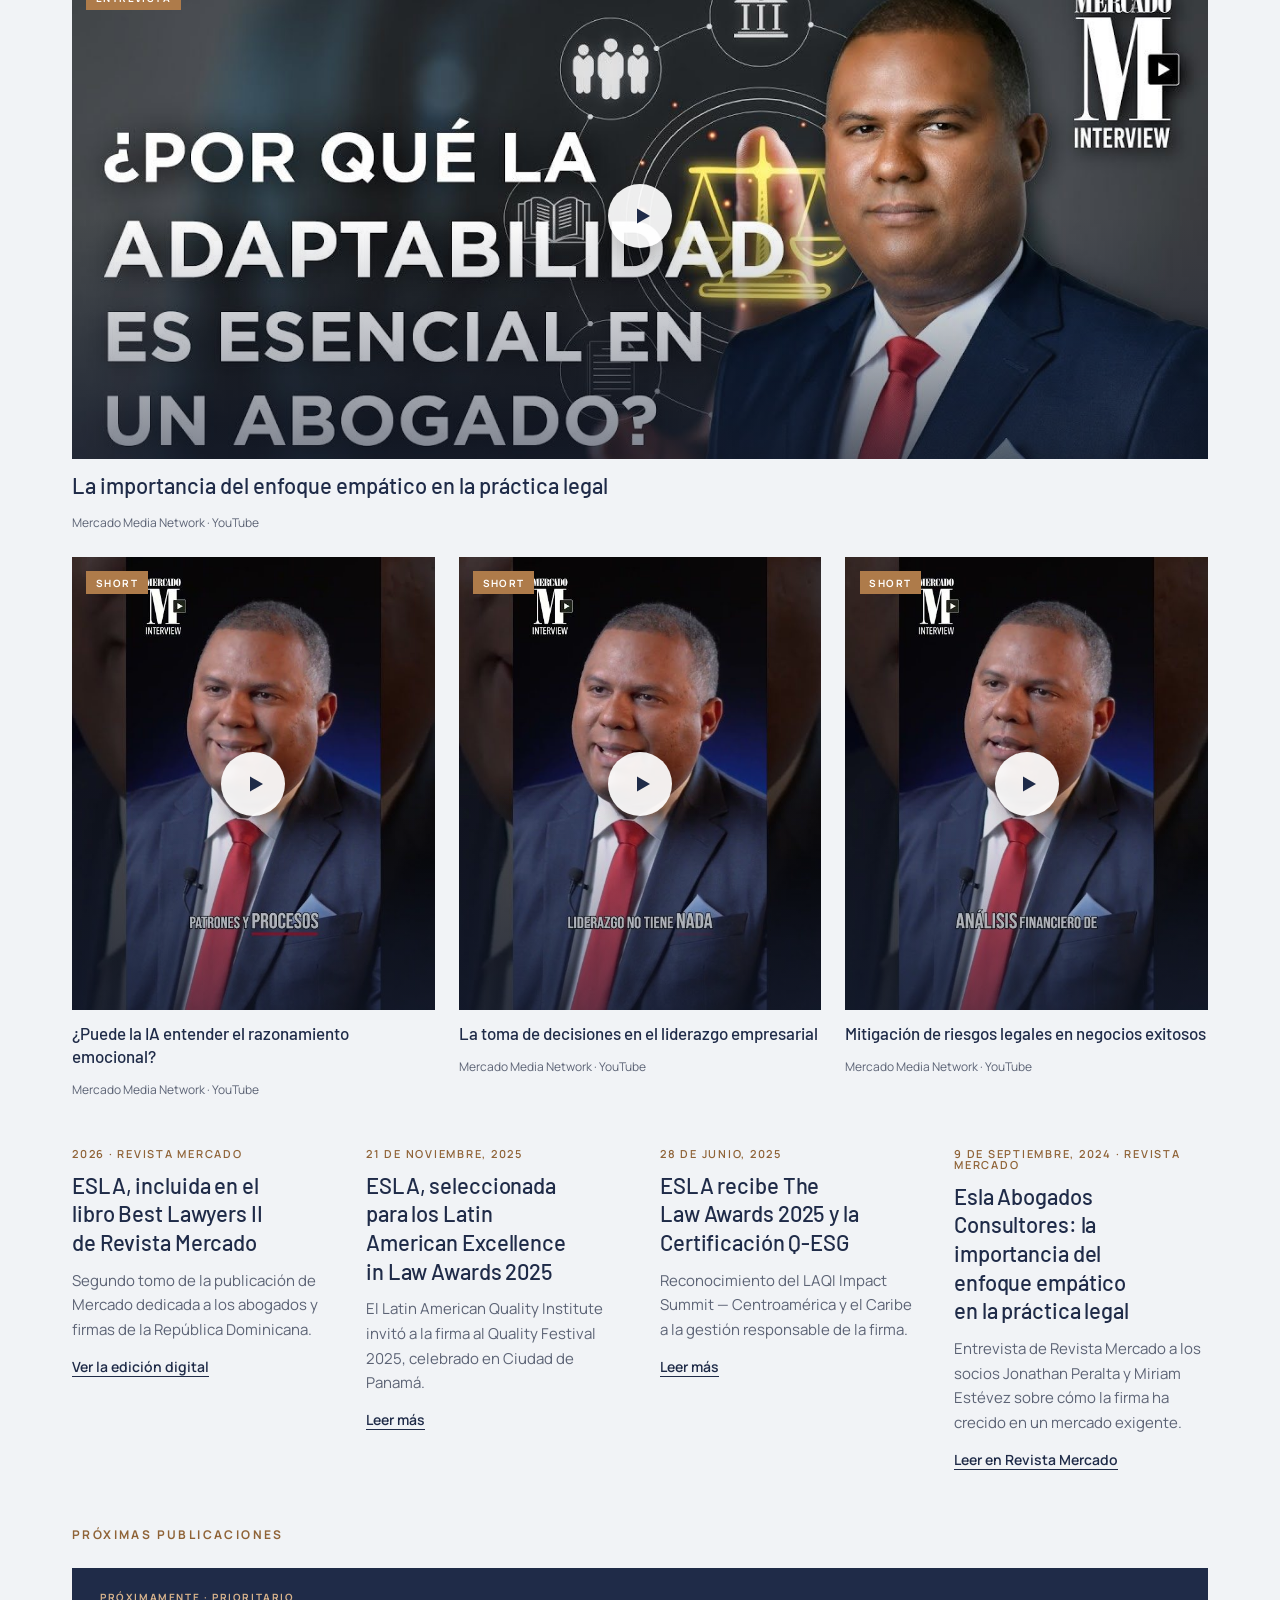
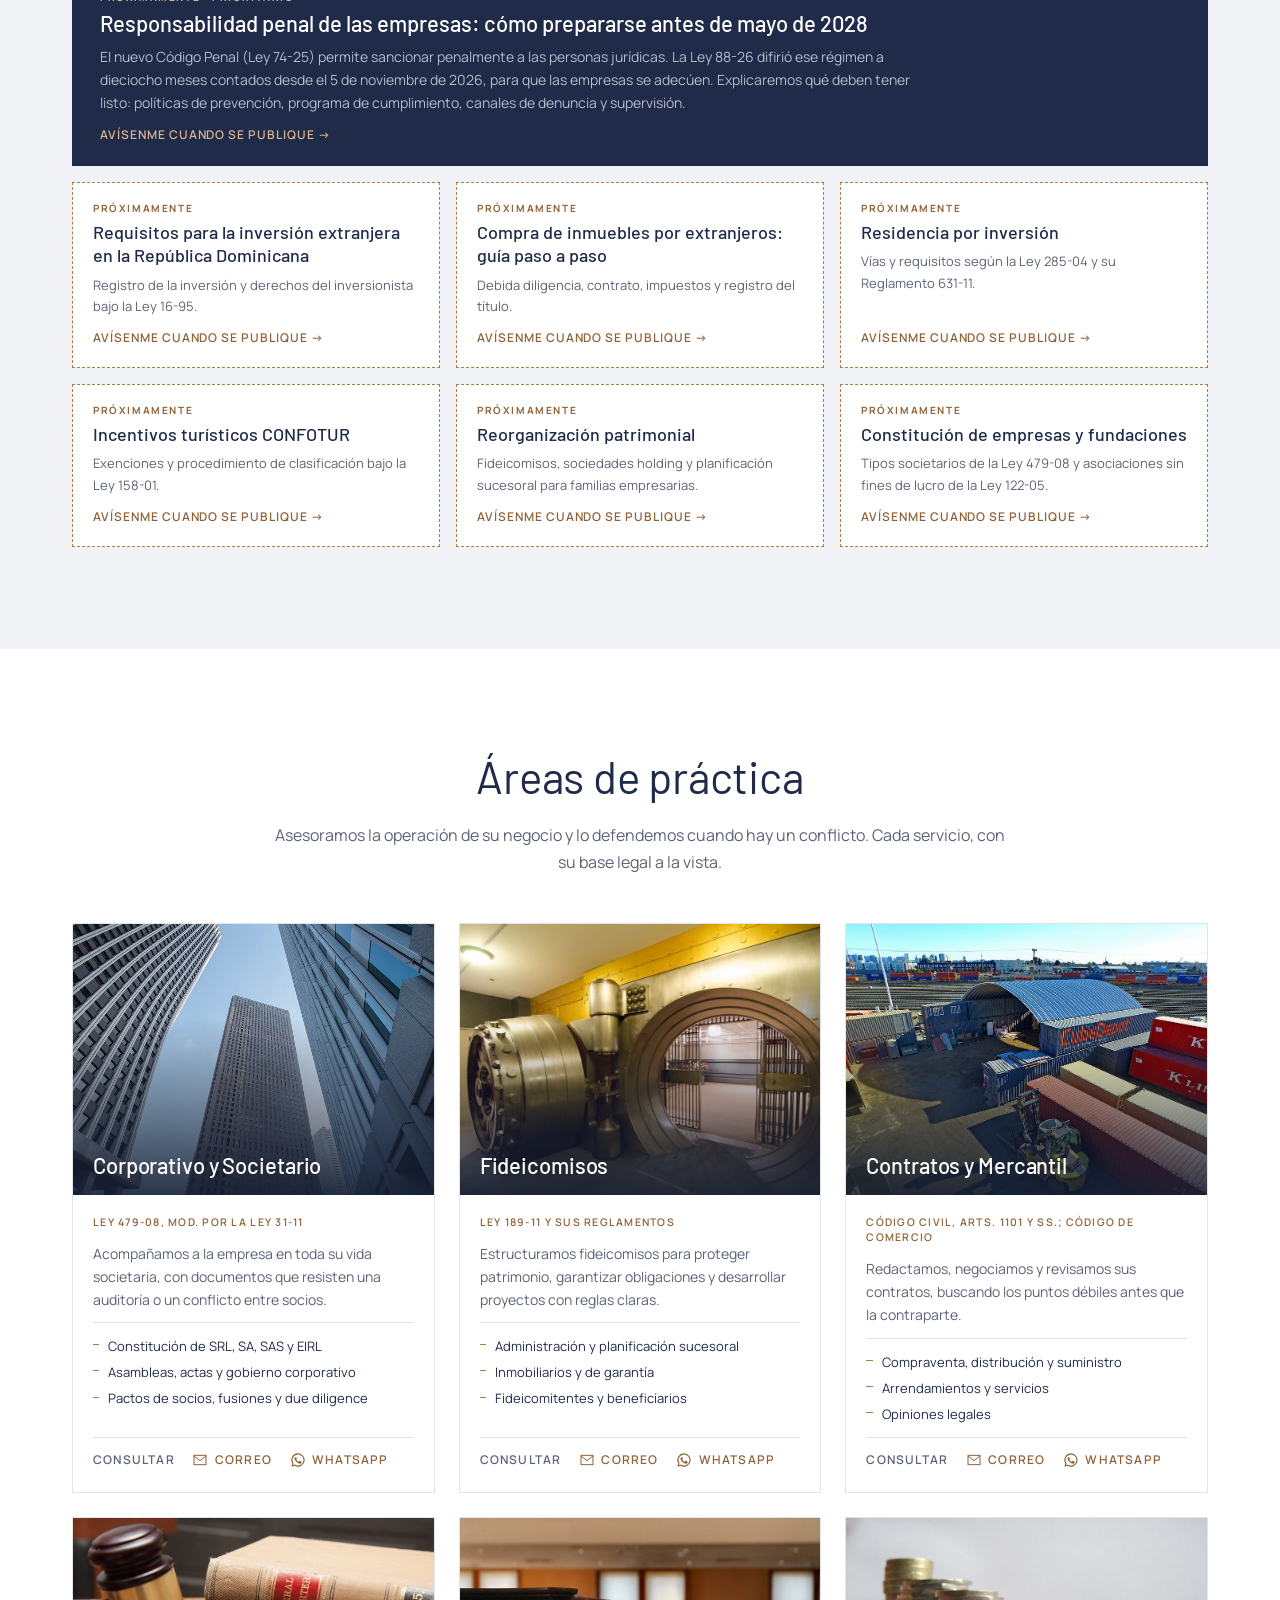
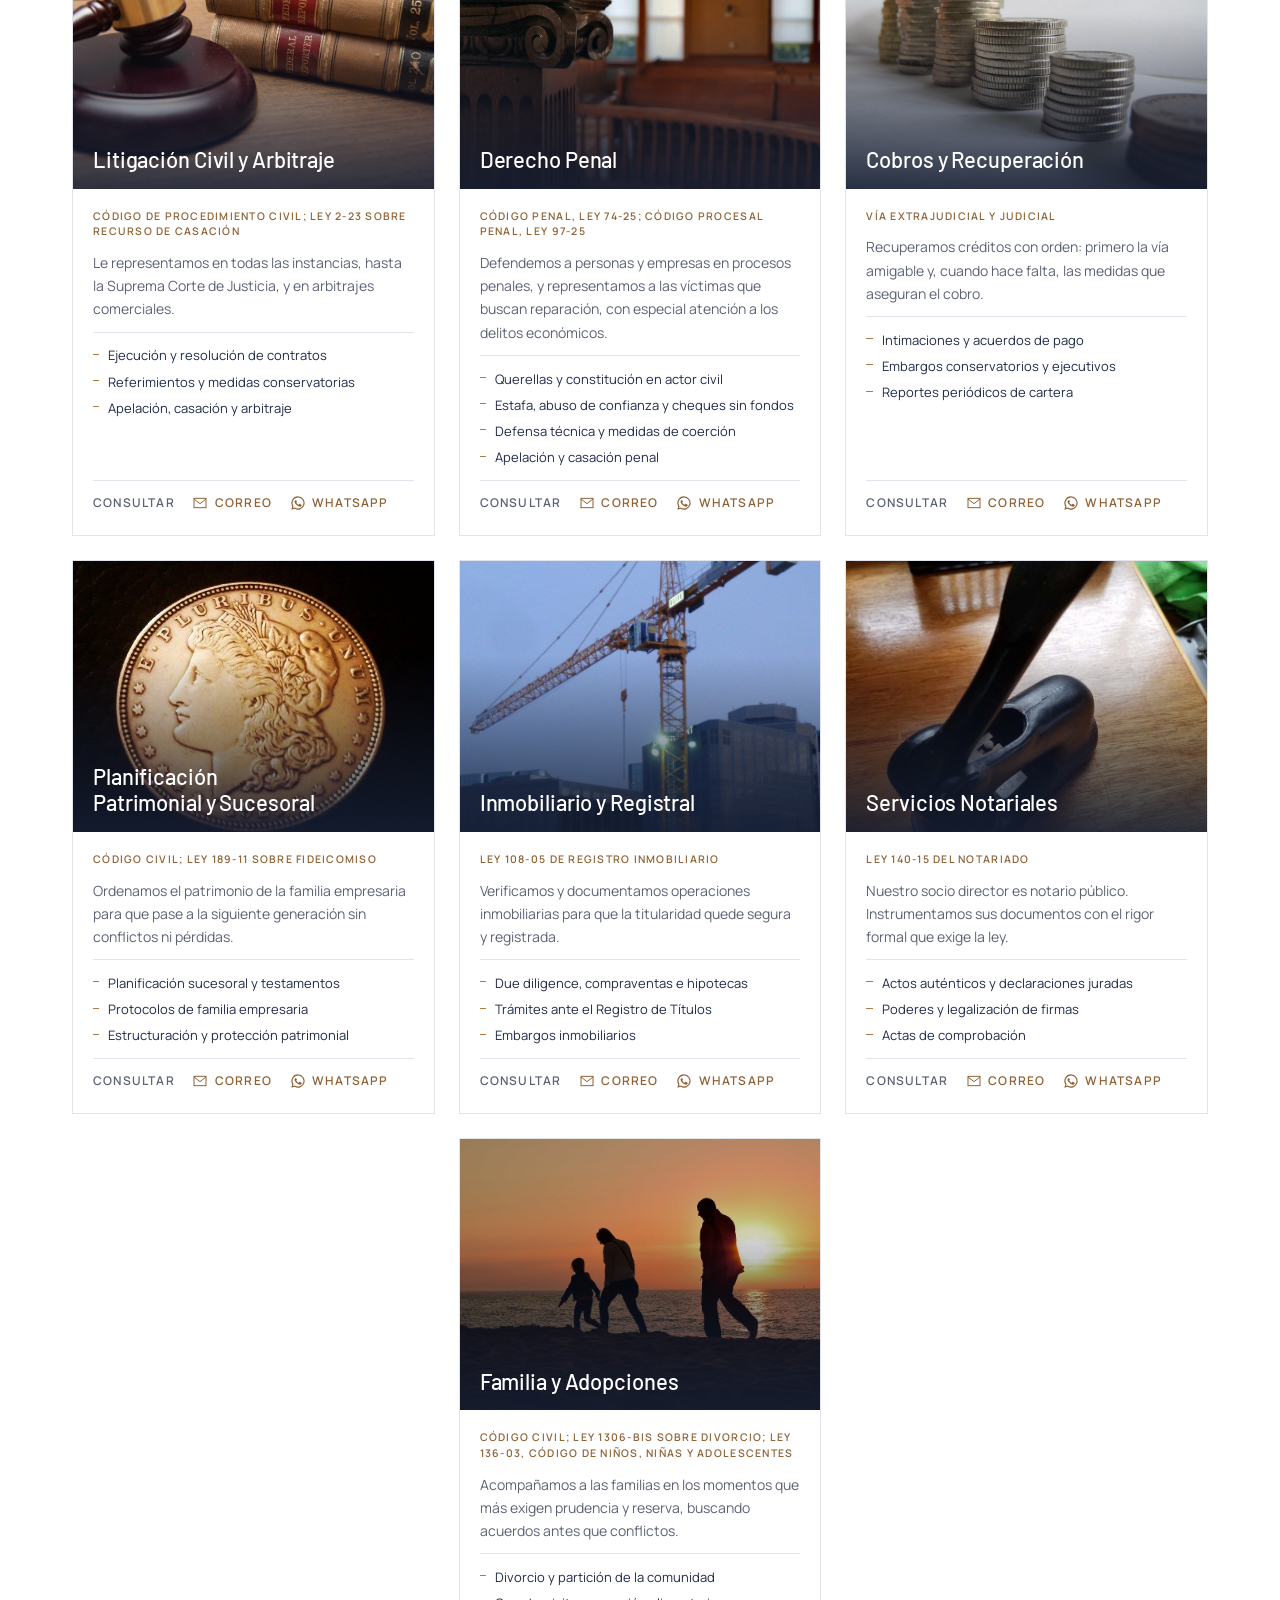
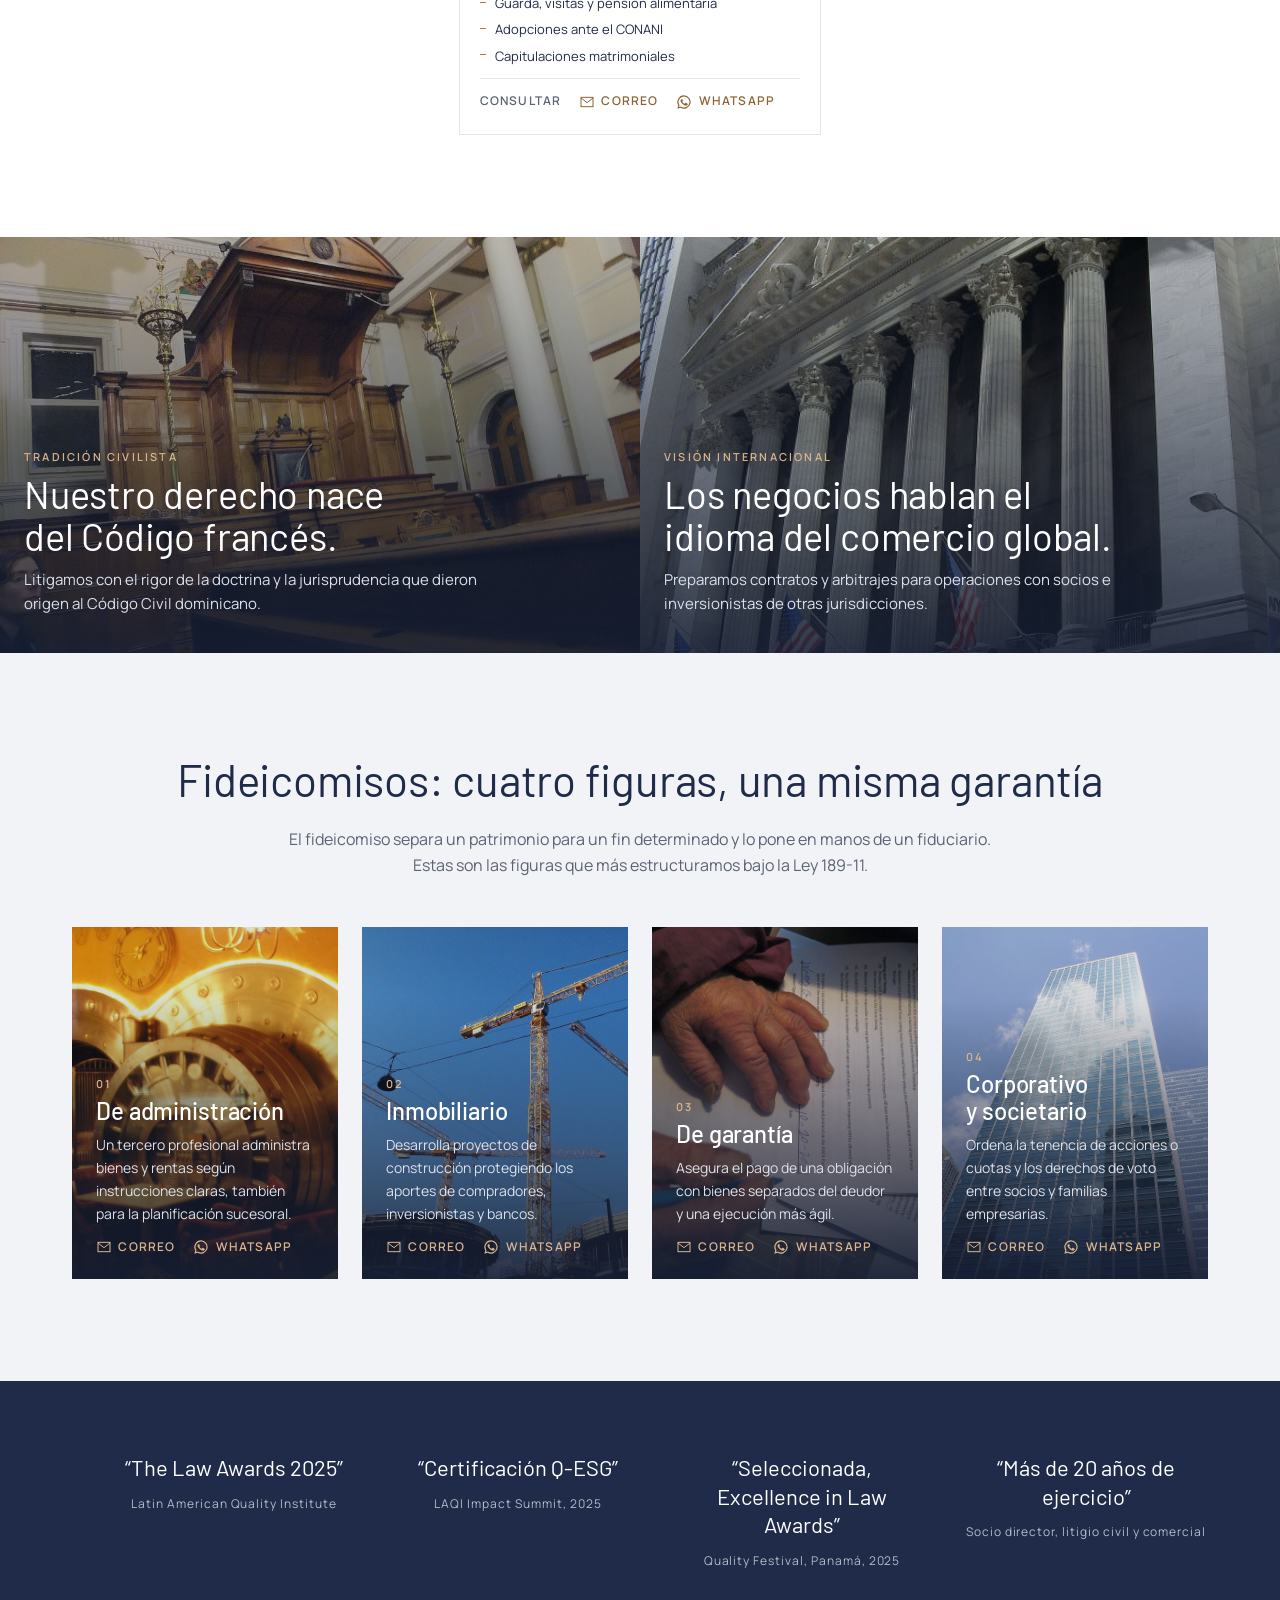
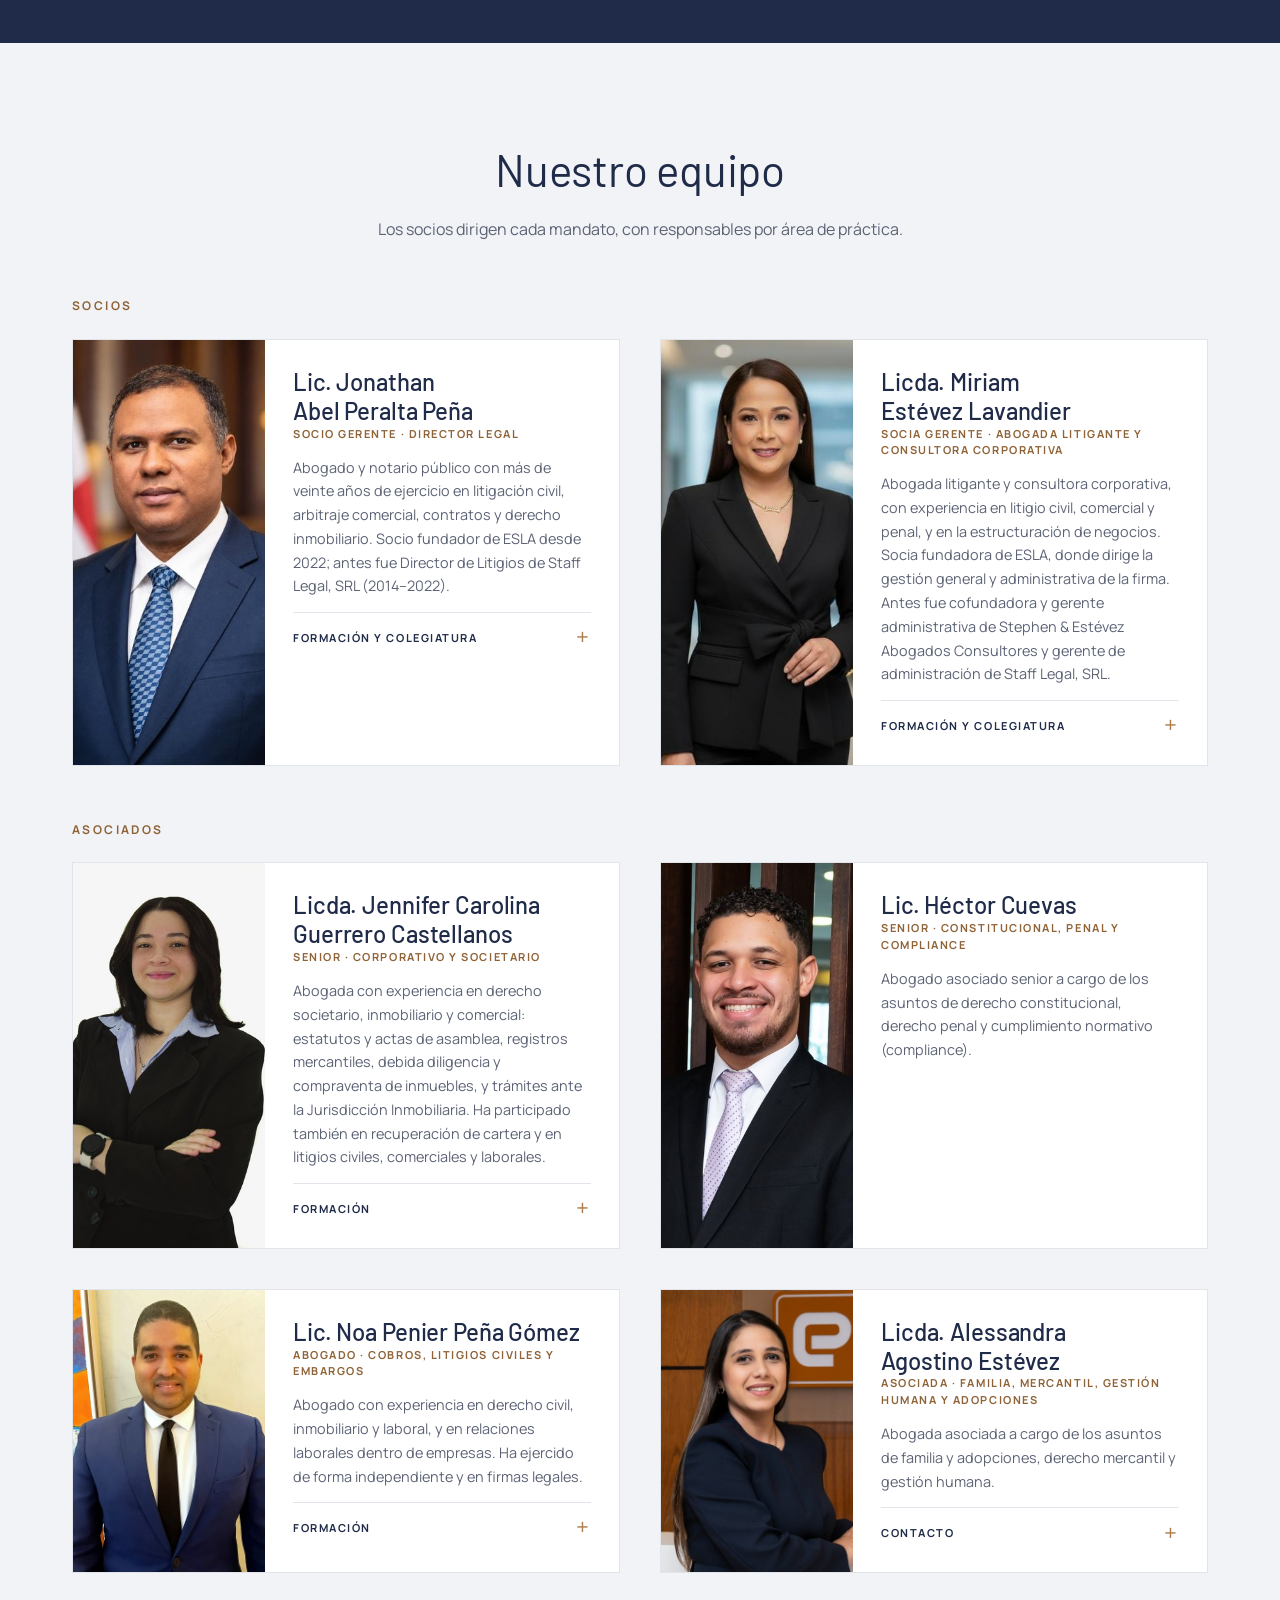
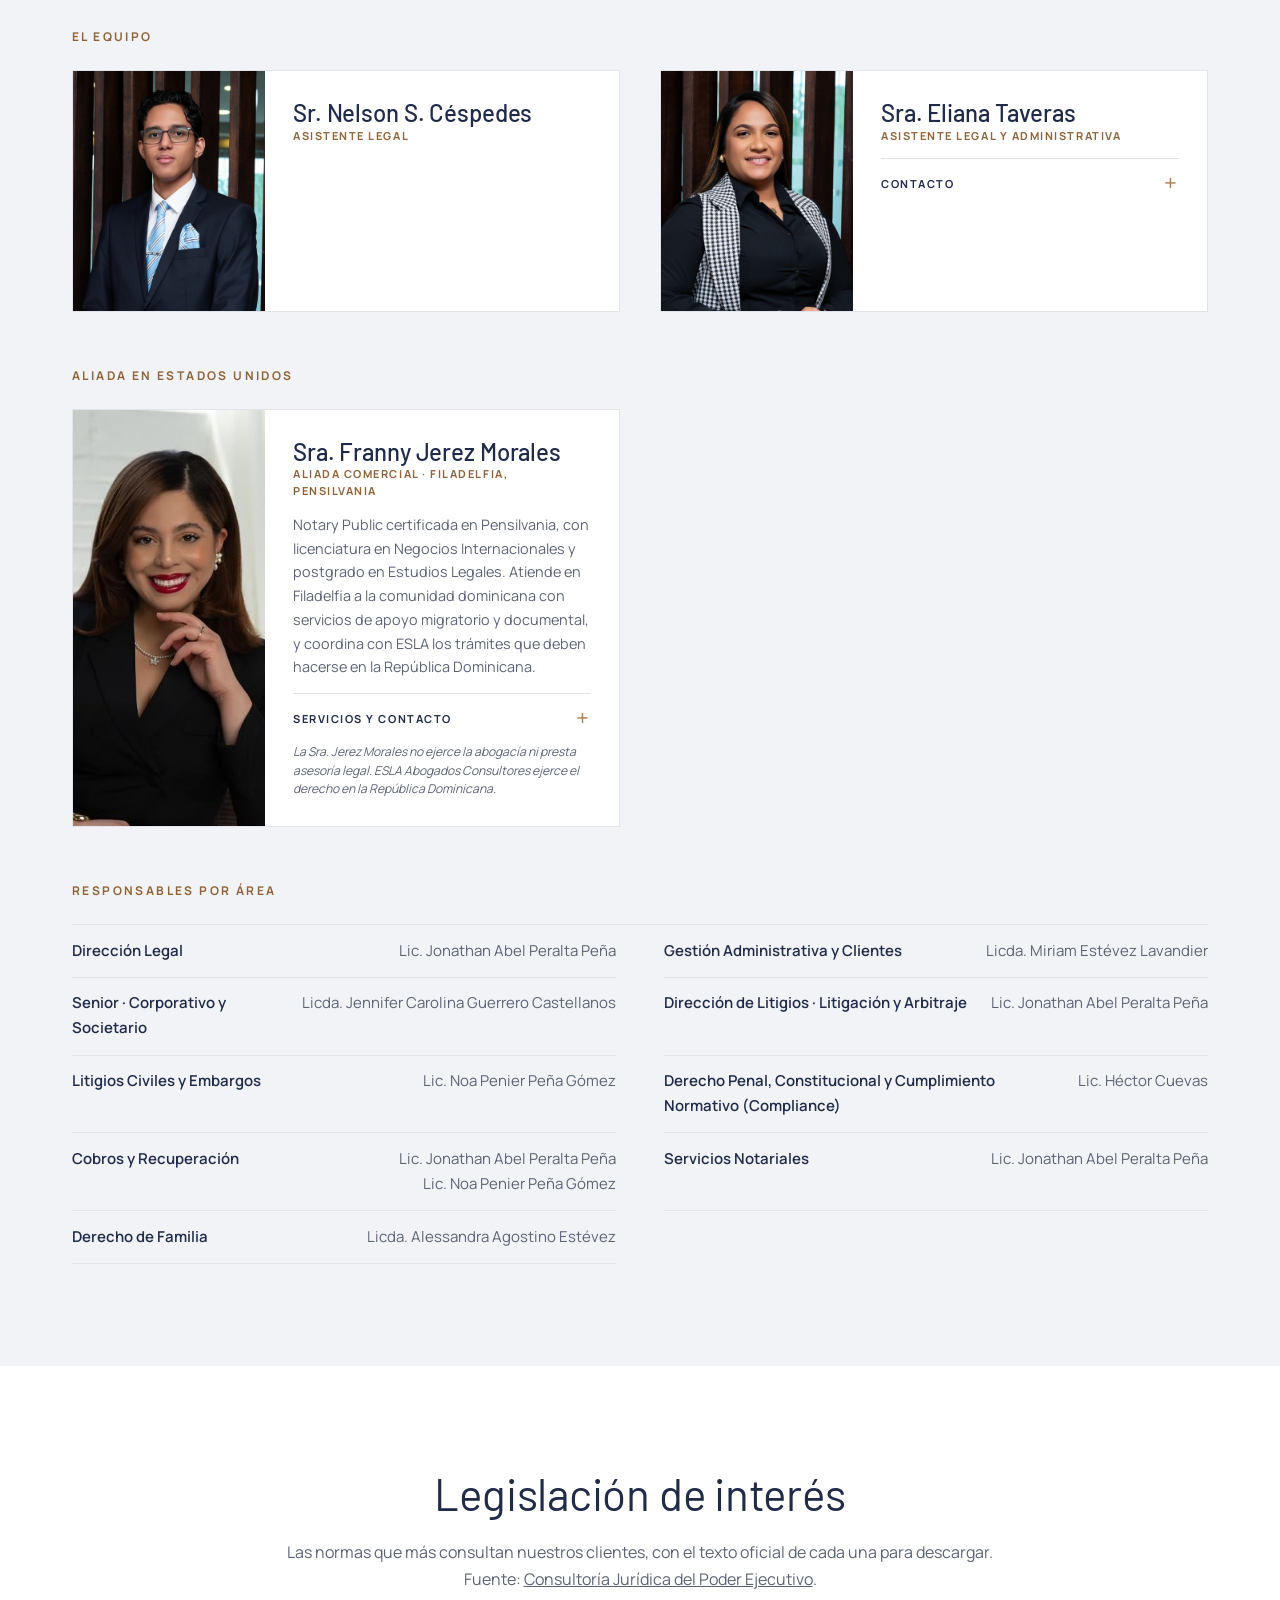
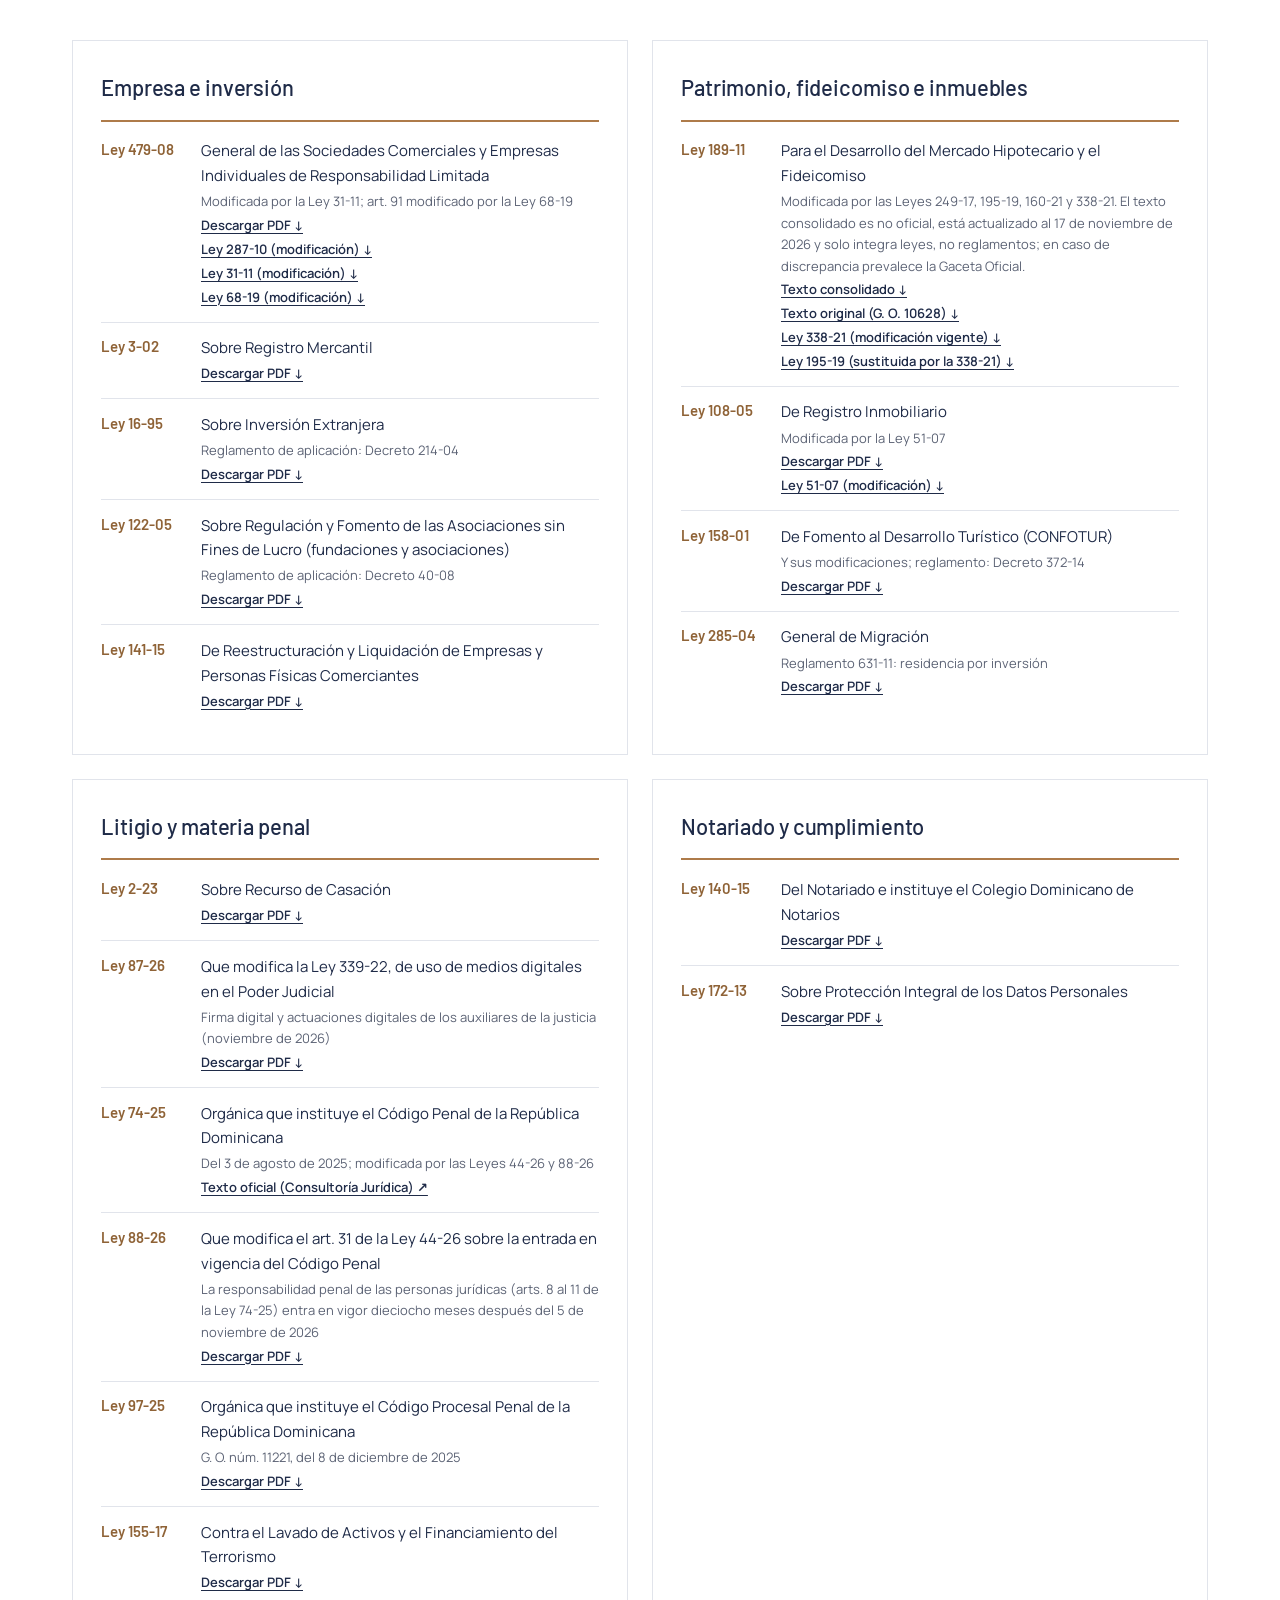
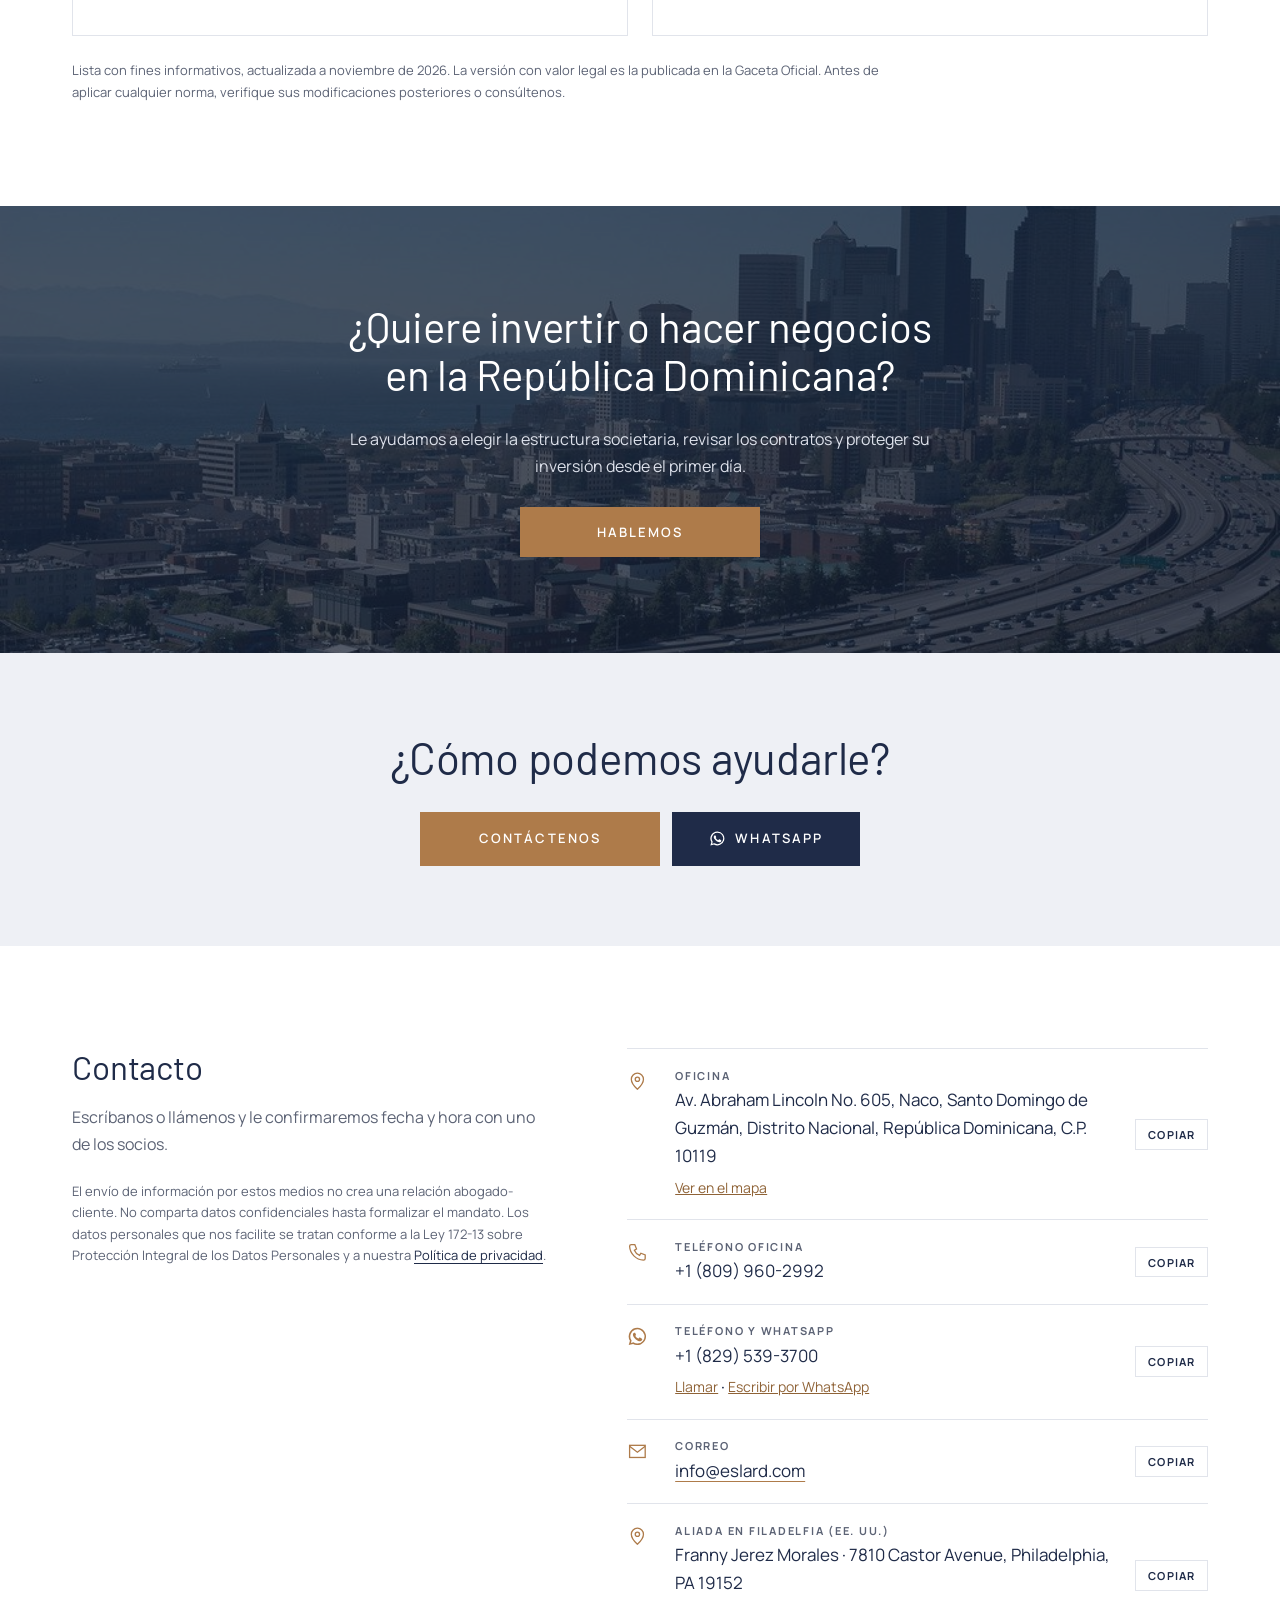
==== commit 32e2b71c: "Responsables por área: Lic. Noa Peña (Litigios Civiles y Embargos) y Lic. Héctor Cuevas (Penal, Cons" ====
--- a/index.html
+++ b/index.html
@@ -229,7 +229,7 @@
 @media (min-width: 760px) { .areas-lead { grid-template-columns: repeat(2, minmax(0, 1fr)); column-gap: 3rem; } }
 .areas-lead li { display: flex; justify-content: space-between; gap: 1rem; padding-block: 0.85rem; border-bottom: 1px solid var(--line); font-size: 0.9375rem; }
 .areas-lead li span:first-child { font-weight: 600; }
-.areas-lead li span:last-child { color: var(--muted); text-align: right; }
+.areas-lead li span:last-child { color: var(--muted); text-align: right; flex-shrink: 0; max-width: 58%; }
 
 /* Photo credits */
 .credits { border-top: 1px solid var(--on-dark-line); padding-top: 1.25rem; font-size: 0.75rem; }
@@ -349,7 +349,7 @@
 .portrait { position: relative; background: var(--navy); min-height: 15rem; }
 .portrait img { position: absolute; inset: 0; width: 100%; height: 100%; object-fit: cover; object-position: 50% 15%; }
 .portrait .initials { position: absolute; inset: 0; display: grid; place-items: center; font: 400 3.5rem/1 var(--f-head); letter-spacing: 0.06em; color: var(--gold-soft); }
-.ally-note { font-size: 0.78rem !important; line-height: 1.55; border-left: 2px solid var(--gold); padding-left: 0.75rem; }
+.ally-note { font-size: 0.76rem !important; line-height: 1.5; font-style: italic; color: var(--muted); margin-top: 0.9rem; }
 .portrait .note { position: absolute; left: 0.75rem; bottom: 0.75rem; font-size: 0.75rem; }
 .partner-body { padding: 1.75rem; display: grid; gap: 0.85rem; align-content: start; min-width: 0; }
 .partner h3 { font-size: 1.5rem; line-height: 1.2; font-weight: 500; }
@@ -923,7 +923,7 @@
         <div class="partner-body">
           <div>
             <h3>Lic. Noa Penier Peña Gómez</h3>
-            <div class="role"><span lang="es">Abogado · Cobros y Recuperación</span><span lang="en">Associate · Debt Collection</span></div>
+            <div class="role"><span lang="es">Abogado · Cobros, Litigios Civiles y Embargos</span><span lang="en">Associate · Debt Collection, Civil Litigation and Attachments</span></div>
           </div>
           <p><span lang="es">Abogado con experiencia en derecho civil, inmobiliario y laboral, y en relaciones laborales dentro de empresas. Ha ejercido de forma independiente y en firmas legales.</span><span lang="en">Lawyer with experience in civil, real estate and labor law, and in corporate labor relations. He has practiced independently and with law firms.</span></p>
           <details class="cv">
@@ -1016,7 +1016,7 @@
               <dt><span lang="es">Teléfono</span><span lang="en">Phone</span></dt><dd><a href="tel:+12156187514">+1 (215) 618-7514</a></dd>
             </dl>
           </details>
-          <p class="ally-note"><span lang="es">La Sra. Jerez Morales no es abogada: no ofrece asesoría legal ni representación ante las autoridades migratorias de los Estados Unidos. En los Estados Unidos, un notary public no es un abogado. Los asuntos que requieran asesoría legal en inmigración estadounidense deben consultarse con un abogado autorizado en ese país. ESLA Abogados Consultores ejerce el derecho únicamente en la República Dominicana.</span><span lang="en">Ms. Jerez Morales is not an attorney: she does not give legal advice or represent anyone before U.S. immigration authorities. In the United States, a notary public is not an attorney. Matters that require U.S. immigration legal advice should be referred to a licensed U.S. attorney. ESLA Abogados Consultores practices law only in the Dominican Republic.</span></p>
+          <p class="ally-note"><span lang="es">La Sra. Jerez Morales no ejerce la abogacía ni presta asesoría legal. ESLA Abogados Consultores ejerce el derecho en la República Dominicana.</span><span lang="en">Ms. Jerez Morales does not practice law or provide legal advice. ESLA Abogados Consultores practices law in the Dominican Republic.</span></p>
         </div>
       </article>
     </div>
@@ -1027,6 +1027,8 @@
         <li><span><span lang="es">Gestión Administrativa y Clientes</span><span lang="en">Administration and Clients</span></span><span>Licda. Miriam Estévez Lavandier</span></li>
         <li><span><span lang="es">Senior · Corporativo y Societario</span><span lang="en">Senior Associate · Corporate</span></span><span>Licda. Jennifer Carolina Guerrero Castellanos</span></li>
         <li><span><span lang="es">Dirección de Litigios · Litigación y Arbitraje</span><span lang="en">Head of Litigation and Arbitration</span></span><span>Lic. Jonathan Abel Peralta Peña</span></li>
+        <li><span><span lang="es">Litigios Civiles y Embargos</span><span lang="en">Civil Litigation and Attachments</span></span><span>Lic. Noa Penier Peña Gómez</span></li>
+        <li><span><span lang="es">Derecho Penal, Constitucional y Cumplimiento Normativo (Compliance)</span><span lang="en">Criminal, Constitutional Law and Compliance</span></span><span>Lic. Héctor Cuevas</span></li>
         <li><span><span lang="es">Cobros y Recuperación</span><span lang="en">Debt Collection</span></span><span>Lic. Jonathan Abel Peralta Peña<br>Lic. Noa Penier Peña Gómez</span></li>
         <li><span><span lang="es">Servicios Notariales</span><span lang="en">Notarial Services</span></span><span>Lic. Jonathan Abel Peralta Peña</span></li>
         <li><span><span lang="es">Derecho de Familia</span><span lang="en">Family Law</span></span><span>Licda. Alessandra Agostino Estévez</span></li>
